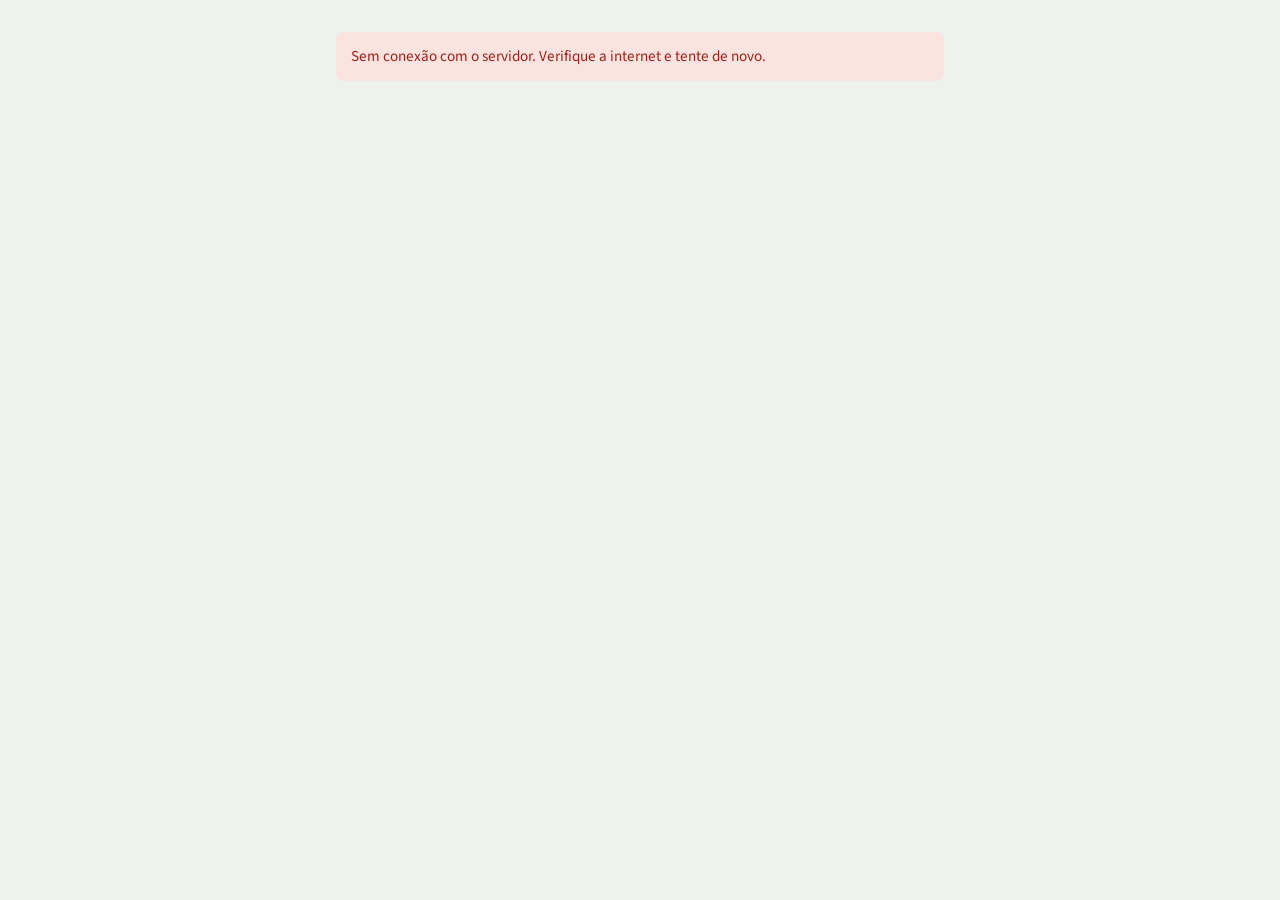
==== index.html @ ff725f74 "Add files via upload" ====
<!doctype html>
<html lang="pt-BR">
<head>
<meta charset="utf-8">
<meta name="viewport" content="width=device-width,initial-scale=1,viewport-fit=cover">
<meta name="robots" content="noindex">
</head>
<body>
<title>Urna CIPA</title>
<link rel="preconnect" href="https://fonts.googleapis.com">
<link rel="preconnect" href="https://fonts.gstatic.com" crossorigin>
<link rel="stylesheet" href="https://fonts.googleapis.com/css2?family=Archivo:wdth,wght@75..100,500..800&family=JetBrains+Mono:wght@500;700&family=Source+Sans+3:wght@400;600;700&display=swap">
<style>
/* Tema único claro (sem modo escuro). Layout: faixa da empresa no topo, coluna única para o eleitor (pensada para celular),
   painel em grade para a comissão. Teclas CONFIRMA / CORRIGE / BRANCO seguem a urna brasileira. */
:root{
  --bg:#eef2ee; --surface:#ffffff; --surface-2:#e4ebe5; --fg:#13211b; --muted:#56675f; --line:#cfd9d2;
  --brand:#0f6b4f; --on-brand:#ffffff; --brand-ink:var(--brand);
  --attn-bg:#fdf1c7; --attn-ink:#5a4300; --attn-line:#e9c64a;
  --ok-bg:#dcf1e3; --ok-ink:#145c33; --info-bg:#dfe9f6; --info-ink:#1d4f84; --bad-bg:#fbe3e0; --bad-ink:#9c2219;
  --fill-danger:#b3261e; --key-branco:#f6f6f0; --key-corrige:#e8792b; --key-confirma:#1f8a4c;
  --shadow:0 1px 2px rgba(19,33,27,.06),0 6px 20px rgba(19,33,27,.06);
  --f-display:'Archivo','Arial Narrow',Arial,sans-serif;
  --f-body:'Source Sans 3','Segoe UI',Roboto,Arial,sans-serif;
  --f-mono:'JetBrains Mono',ui-monospace,Menlo,Consolas,monospace;
  --r:10px;
}
:root,:root[data-theme="dark"]{color-scheme:light}
*{box-sizing:border-box}
body{background:var(--bg);color:var(--fg);font-family:var(--f-body);font-size:16px;line-height:1.5;-webkit-font-smoothing:antialiased}
h1,h2,h3{font-family:var(--f-display);font-stretch:88%;line-height:1.15;margin:0;text-wrap:balance}
h1{font-size:clamp(1.6rem,4vw,2.1rem);font-weight:800}
h2{font-size:1.3rem;font-weight:750}
h3{font-size:1.05rem;font-weight:700}
p{margin:0}
button,input,select,textarea{font:inherit;color:inherit}
textarea.input{resize:vertical}
:focus-visible{outline:3px solid color-mix(in srgb,var(--brand) 60%,transparent);outline-offset:2px}
.wrap{max-width:1120px;margin:0 auto;padding-inline:16px}
.narrow{max-width:640px}
.stack{display:flex;flex-direction:column;gap:16px}
.row{display:flex;flex-wrap:wrap;gap:10px;align-items:center}
.muted{color:var(--muted)}
.small{font-size:.875rem}
.eyebrow{font-family:var(--f-display);font-size:.75rem;font-weight:700;letter-spacing:.09em;text-transform:uppercase;color:var(--muted)}
.mono{font-family:var(--f-mono)}
.num{font-variant-numeric:tabular-nums}

/* faixa da empresa */
.mast{background:var(--brand);color:var(--on-brand)}
.mast .wrap{display:flex;align-items:center;gap:14px;padding-block:14px}
.mast-logo{width:52px;height:52px;border-radius:10px;background:#fff;display:grid;place-items:center;overflow:hidden;flex:none}
.mast-logo img{max-width:44px;max-height:44px;object-fit:contain}
.mast-emp{font-family:var(--f-display);font-weight:750;font-size:1.1rem;font-stretch:90%;line-height:1.2}
.mast-tit{opacity:.85;font-size:.92rem}
.mast-txt{min-width:0}
.mast-home{display:flex;align-items:center;gap:14px;background:none;border:0;padding:0;color:inherit;text-align:left;cursor:pointer;min-width:0}
.mast-home:disabled{cursor:default}
.mast-nav{margin-left:auto;display:flex;gap:10px;align-items:center}
.navbtn{display:inline-flex;align-items:center;gap:8px;min-height:42px;padding:0 16px;border-radius:999px;border:1.5px solid rgba(255,255,255,.6);background:transparent;color:#fff;font-weight:700;font-size:.92rem;cursor:pointer;white-space:nowrap;transition:background .15s,transform .15s}
.navbtn:hover{background:rgba(255,255,255,.14)}
.navbtn:active{transform:translateY(1px)}
.navbtn svg{width:18px;height:18px;flex:none}
.navbtn.solid{background:#fff;color:var(--brand);border-color:#fff}
.navbtn.solid:hover{background:#eef2ee}
.navbtn.on{box-shadow:0 0 0 3px rgba(255,255,255,.35)}
.navbtn:focus-visible{outline:3px solid #fff;outline-offset:2px}
.navbtn .sm{display:none}
@media (max-width:640px){
  .mast .wrap{flex-wrap:wrap;padding-block:10px;gap:10px}
  .mast-logo{width:42px;height:42px}.mast-logo img{max-width:34px;max-height:34px}
  .mast-emp{font-size:1rem}.mast-tit{font-size:.82rem}
  .mast-nav{width:100%;margin-left:0}
  .navbtn{flex:1;justify-content:center;min-height:40px;padding:0 10px;font-size:.88rem}
  .navbtn .lg{display:none}.navbtn .sm{display:inline}
}
/* tela inicial: cabe numa tela, sem rolagem */
.start{display:grid;grid-template-columns:minmax(0,1.05fr) minmax(0,.95fr);gap:clamp(24px,5vw,72px);align-items:center;min-height:calc(100vh - 96px);padding-block:20px;max-width:1120px}
.start-intro{display:flex;flex-direction:column;gap:14px;min-width:0}
.start-intro h1{font-size:clamp(2rem,3.6vw,3rem);line-height:1.05}
.start-intro .status-line{margin:0}
.lead{font-size:1.08rem;max-width:46ch}
.passos{list-style:none;margin:6px 0 0;padding:0;display:flex;flex-direction:column;gap:10px}
.passos li{display:flex;gap:12px;align-items:center}
.passos li>b{flex:none;width:30px;height:30px;border-radius:50%;background:var(--surface);border:1.5px solid var(--line);display:grid;place-items:center;font-family:var(--f-display);font-size:.9rem}
.passos .kc{display:inline-block;padding:0 6px;border-radius:4px;background:var(--key-confirma);color:#fff;font-family:var(--f-display);font-size:.8rem;letter-spacing:.05em}
.start-form{padding:24px}
.start-form .stack{gap:14px}
@media (max-width:860px){
  .start{grid-template-columns:1fr;min-height:0;gap:14px;padding-block:14px 16px;align-items:start}
  .start-intro{gap:8px}
  .start-intro h1{font-size:1.5rem}
  .lead{font-size:.95rem}
  .passos{display:none}
  .start-form{padding:18px}
  .start-form .stack{gap:12px}
  .start-form .input{padding:10px 12px}
}

/* cartões e formulários */
.card{background:var(--surface);border:1px solid var(--line);border-radius:var(--r);padding:20px;box-shadow:var(--shadow);min-width:0}
.card.flat{box-shadow:none}
.field{display:flex;flex-direction:column;gap:6px;min-width:0}
.field label{font-weight:600;font-size:.92rem}
.field .hint{font-size:.82rem;color:var(--muted)}
.input{width:100%;padding:11px 12px;border:1.5px solid var(--line);border-radius:8px;background:var(--surface);font-size:1rem}
.input:focus{border-color:var(--brand);outline:none;box-shadow:0 0 0 3px color-mix(in srgb,var(--brand) 22%,transparent)}
.input.code{font-family:var(--f-mono);font-size:1.35rem;letter-spacing:.12em;text-transform:uppercase}
.input:disabled{opacity:.6}
.grid2{display:grid;grid-template-columns:repeat(auto-fit,minmax(220px,1fr));gap:14px}
.btn{display:inline-flex;align-items:center;justify-content:center;gap:8px;padding:11px 18px;border-radius:8px;border:1.5px solid transparent;background:var(--brand);color:var(--on-brand);font-weight:700;cursor:pointer;text-decoration:none;min-height:44px}
.btn:hover{filter:brightness(1.07)}
.btn:disabled{opacity:.45;cursor:not-allowed;filter:none}
.btn.ghost{background:transparent;color:var(--fg);border-color:var(--line)}
.btn.ghost:hover{background:var(--surface-2)}
.btn.danger{background:var(--fill-danger);color:#fff}
.btn.attn{background:#f2c230;color:#2b2000}
.btn.big{padding:14px 22px;font-size:1.05rem;width:100%}
.btn.armed{background:var(--fill-danger);color:#fff;border-color:transparent}
.linkbtn{background:none;border:0;padding:4px 0;color:var(--brand-ink);font-weight:600;cursor:pointer;text-decoration:underline;text-underline-offset:3px}
.msg{padding:12px 14px;border-radius:8px;font-size:.95rem;border:1px solid transparent}
.msg.err{background:var(--bad-bg);color:var(--bad-ink)}
.msg.ok{background:var(--ok-bg);color:var(--ok-ink)}
.msg.attn{background:var(--attn-bg);color:var(--attn-ink);border-color:var(--attn-line)}
.msg.info{background:var(--info-bg);color:var(--info-ink)}

/* status */
.pill{display:inline-flex;align-items:center;gap:7px;padding:4px 11px;border-radius:99px;font-size:.82rem;font-weight:700;white-space:nowrap}
.pill::before{content:"";width:8px;height:8px;border-radius:50%;background:currentColor}
.s-configuracao{background:var(--surface-2);color:var(--muted)}
.s-aberta{background:var(--ok-bg);color:var(--ok-ink)}
.s-aguardando_prorrogacao{background:var(--attn-bg);color:var(--attn-ink)}
.s-aguardando_encerramento{background:var(--info-bg);color:var(--info-ink)}
.s-encerrada{background:var(--surface-2);color:var(--fg)}

/* eleitor */
.voter{padding-block:24px 120px}
.status-line{display:flex;flex-wrap:wrap;gap:8px 12px;align-items:center;margin-bottom:16px}
.foot{padding-block:8px 32px;display:flex;justify-content:center}
.cand-grid{--cw:180px;--cols:5;display:flex;flex-wrap:wrap;justify-content:center;gap:14px;max-width:min(100%,calc(var(--cw) * var(--cols) + 14px * (var(--cols) - 1)));margin-inline:auto}
.cand-grid.poucos{--cw:220px}
.cand-grid.muitos{--cw:156px}
.cand{flex:0 1 var(--cw);width:var(--cw);position:relative;display:flex;flex-direction:column;text-align:left;padding:0;border:2px solid var(--line);border-radius:12px;background:var(--surface);cursor:pointer;overflow:hidden;min-width:0}
.cand img{width:100%;aspect-ratio:1;object-fit:cover;display:block;background:var(--surface-2)}
.cand .ph{width:100%;aspect-ratio:1;display:grid;place-items:center;background:var(--surface-2);font-family:var(--f-display);font-size:2.4rem;font-weight:800;color:var(--muted)}
.cand .cb{padding:10px 12px 12px;display:flex;flex-direction:column;gap:2px;min-width:0}
.cand .ap{font-family:var(--f-display);font-weight:800;font-size:1.15rem;font-stretch:88%;line-height:1.15;overflow-wrap:anywhere}
.cand .nm{font-size:.85rem;color:var(--muted);line-height:1.3;overflow-wrap:anywhere}
.cand .st{font-size:.78rem;font-weight:700;letter-spacing:.04em;text-transform:uppercase;color:var(--brand-ink);margin-top:4px}
@media (max-width:560px){.cand-grid,.cand-grid.poucos,.cand-grid.muitos{--cw:calc(50% - 7px);max-width:100%}}
.cand[aria-pressed="true"]{border-color:var(--key-confirma);box-shadow:0 0 0 3px color-mix(in srgb,var(--key-confirma) 35%,transparent)}
.cand[aria-pressed="true"]::after{content:"✓";position:absolute;top:8px;right:8px;width:32px;height:32px;border-radius:50%;background:var(--key-confirma);color:#fff;display:grid;place-items:center;font-weight:800;font-size:1.1rem}
.urna-bar{position:fixed;left:0;right:0;bottom:0;background:var(--surface);border-top:1px solid var(--line);box-shadow:0 -6px 24px rgba(0,0,0,.08);padding-bottom:env(safe-area-inset-bottom,0px);z-index:20}
.urna-bar .wrap{display:flex;flex-wrap:wrap;gap:10px 16px;align-items:center;justify-content:space-between;padding-block:12px}
.escolha{min-width:0;flex:1 1 220px}
.escolha strong{font-family:var(--f-display);font-size:1.2rem;font-stretch:88%;display:block;overflow-wrap:anywhere}
.keys{display:flex;gap:8px;flex:1 1 320px}
.key{flex:1;min-height:52px;border-radius:8px;border:1.5px solid rgba(0,0,0,.18);font-family:var(--f-display);font-weight:800;letter-spacing:.06em;font-size:.95rem;cursor:pointer;color:#1a1a1a}
.key.branco{background:var(--key-branco)}
.key.corrige{background:var(--key-corrige)}
.key.confirma{background:var(--key-confirma);color:#fff;flex:1.4}
.key:disabled{opacity:.4;cursor:not-allowed}
.fim{min-height:60vh;display:grid;place-items:center;text-align:center}
.fim-word{font-family:var(--f-display);font-size:clamp(5rem,22vw,9rem);font-weight:800;font-stretch:80%;line-height:1;color:var(--fg);letter-spacing:.04em}

/* painel */
.staffbar{background:var(--surface);border-bottom:1px solid var(--line);position:sticky;top:env(safe-area-inset-top,0px);z-index:10}
.staffbar .wrap{display:flex;flex-wrap:wrap;gap:8px 14px;align-items:center;padding-block:10px}
.staffbar .who{margin-left:auto;display:flex;gap:10px;align-items:center;flex-wrap:wrap}
.role{font-family:var(--f-display);font-size:.72rem;font-weight:800;letter-spacing:.08em;text-transform:uppercase;padding:3px 8px;border-radius:4px;background:var(--brand);color:var(--on-brand)}
.tabs{display:flex;gap:4px;overflow-x:auto;padding-block:12px 0;scrollbar-width:thin}
.tab{padding:9px 14px;border:0;border-bottom:3px solid transparent;background:none;font-weight:600;color:var(--muted);cursor:pointer;white-space:nowrap}
.tab[aria-selected="true"]{color:var(--fg);border-bottom-color:var(--brand)}
.tabrule{border:0;border-top:1px solid var(--line);margin:0}
.painel{padding-block:20px 80px}
.over{display:grid;grid-template-columns:minmax(0,1.35fr) minmax(0,1fr);gap:16px}
@media (max-width:820px){.over{grid-template-columns:1fr}}
.g-num{font-family:var(--f-display);font-weight:800;font-stretch:82%;font-size:clamp(3rem,9vw,4.4rem);line-height:1;font-variant-numeric:tabular-nums}
.g-num small{font-family:var(--f-body);font-size:1rem;font-weight:600;color:var(--muted);margin-left:8px;font-stretch:100%}
.g-bar{position:relative;height:18px;border-radius:99px;background:var(--surface-2);margin:28px 0 14px}
.g-fill{position:absolute;inset:0 auto 0 0;border-radius:99px;background:var(--brand);transition:width .6s}
.g-meta{position:absolute;top:-24px;bottom:-4px;width:0;border-left:2px dashed var(--fg)}
.g-meta span{position:absolute;top:0;left:6px;font-size:.75rem;font-weight:700;white-space:nowrap}
.g-meta.right span{left:auto;right:6px}
.stats{display:grid;grid-template-columns:repeat(auto-fit,minmax(120px,1fr));gap:12px;margin:0}
.stats div{background:var(--surface-2);border-radius:8px;padding:10px 12px}
.stats dt{font-size:.78rem;color:var(--muted);font-weight:600}
.stats dd{margin:0;font-family:var(--f-display);font-weight:750;font-size:1.35rem;font-variant-numeric:tabular-nums}
.check{display:flex;gap:10px;align-items:flex-start;padding:7px 0}
.check i{flex:none;width:22px;height:22px;border-radius:50%;display:grid;place-items:center;font-style:normal;font-size:.8rem;font-weight:800;margin-top:1px}
.check.ok i{background:var(--ok-bg);color:var(--ok-ink)}
.check.no i{background:var(--bad-bg);color:var(--bad-ink)}
.confs{display:flex;gap:6px;margin:10px 0}
.confs span{flex:1;height:10px;border-radius:99px;background:var(--surface-2)}
.confs span.on{background:var(--key-confirma)}
.scroll{overflow-x:auto;border:1px solid var(--line);border-radius:8px}
table.tbl{width:100%;border-collapse:collapse;font-size:.92rem}
.tbl th{text-align:left;font-size:.75rem;letter-spacing:.06em;text-transform:uppercase;color:var(--muted);background:var(--surface-2);padding:9px 12px;white-space:nowrap}
.tbl td{padding:9px 12px;border-top:1px solid var(--line);vertical-align:middle}
.tbl td.r,.tbl th.r{text-align:right}
.tbl tr.win td{background:color-mix(in srgb,var(--key-confirma) 10%,transparent)}
.thumb{width:40px;height:40px;border-radius:6px;object-fit:cover;display:block;background:var(--surface-2)}
.tag{display:inline-block;padding:2px 8px;border-radius:4px;font-size:.75rem;font-weight:800;letter-spacing:.04em;text-transform:uppercase}
.tag.tit{background:var(--key-confirma);color:#fff}
.tag.sup{background:var(--info-bg);color:var(--info-ink)}
.ccards{display:grid;grid-template-columns:repeat(auto-fill,minmax(230px,1fr));gap:12px}
.ccard{display:flex;gap:12px;align-items:center;padding:12px;border:1px solid var(--line);border-radius:10px;background:var(--surface);min-width:0}
.ccard img,.ccard .ph{width:64px;height:64px;border-radius:8px;object-fit:cover;flex:none;background:var(--surface-2)}
.ccard .ph{display:grid;place-items:center;font-weight:800;color:var(--muted)}
.ccard .t{min-width:0;flex:1}
.ccard .t b{display:block;font-family:var(--f-display);font-stretch:88%;font-size:1.05rem;overflow-wrap:anywhere}
.newcode{font-family:var(--f-mono);font-weight:700;font-size:clamp(2rem,8vw,3rem);letter-spacing:.08em;text-align:center;padding:16px;border:2px dashed var(--line);border-radius:10px;background:var(--surface-2)}
.toast{position:fixed;left:16px;right:16px;bottom:calc(16px + env(safe-area-inset-bottom,0px));max-width:460px;margin:0 auto;z-index:60;padding:12px 16px;border-radius:8px;background:var(--fg);color:var(--bg);font-weight:600;box-shadow:0 8px 30px rgba(0,0,0,.25)}
.sitlist{display:flex;flex-wrap:wrap;gap:8px}
.sitlist label{display:flex;gap:8px;align-items:center;padding:8px 12px;border:1px solid var(--line);border-radius:8px;background:var(--surface);cursor:pointer}
.preview-mast{border-radius:10px;overflow:hidden}

/* barra de demonstração */
.demo-band{position:fixed;right:16px;bottom:calc(16px + env(safe-area-inset-bottom,0px));z-index:40}
.demo-band .btn{background:#f2c230;color:#2b2000;box-shadow:0 6px 20px rgba(0,0,0,.2)}
body.has-urna .demo-band{bottom:calc(150px + env(safe-area-inset-bottom,0px))}
.drawer{position:fixed;inset:0;z-index:50;background:rgba(10,16,13,.5);display:flex;justify-content:flex-end}
.drawer-in{width:min(460px,100%);height:100%;overflow-y:auto;background:var(--bg);padding:20px 16px 40px;display:flex;flex-direction:column;gap:16px}
.cred td{font-family:var(--f-mono);font-size:.85rem}
@media (max-width:560px){.hide-sm{display:none}.demo-band .btn{min-height:38px;padding:6px 12px;font-size:.85rem}}
@media (prefers-reduced-motion:reduce){*{transition:none!important;animation:none!important}}
</style>

<div id="app"></div>
<div id="toast" class="toast" role="status" hidden></div>

<script>
'use strict';
/* =====================================================================
   CONFIGURAÇÃO DO CLIENTE
   Deixe em branco para rodar em MODO DEMONSTRAÇÃO (dados fictícios).
   Para uma eleição real, cole a URL e a chave "anon public" do Supabase.
   ===================================================================== */
const CONFIG = {
  SUPABASE_URL: 'https://cdyummugdvipgplbkftq.supabase.co',
  SUPABASE_ANON_KEY: 'sb_publishable_3yXXkA01XgHQavktUXSwGA_Ww9DUqAD'
};

const DEMO = !CONFIG.SUPABASE_URL;
const TZ = 'America/Sao_Paulo';
const LIB = {
  jspdf: 'https://cdnjs.cloudflare.com/ajax/libs/jspdf/2.5.1/jspdf.umd.min.js',
  xlsx: 'https://cdnjs.cloudflare.com/ajax/libs/xlsx/0.18.5/xlsx.full.min.js'
};

/* ---------------- utilitários ---------------- */
const $ = (s, el = document) => el.querySelector(s);
const $$ = (s, el = document) => Array.from(el.querySelectorAll(s));
const esc = s => String(s ?? '').replace(/[&<>"']/g, c => ({ '&': '&amp;', '<': '&lt;', '>': '&gt;', '"': '&quot;', "'": '&#39;' }[c]));
const sleep = ms => new Promise(r => setTimeout(r, ms));
const clone = x => JSON.parse(JSON.stringify(x));
const loaded = {};
function loadScript(u) {
  if (!loaded[u]) loaded[u] = new Promise((res, rej) => {
    const s = document.createElement('script'); s.src = u; s.onload = res;
    s.onerror = () => { delete loaded[u]; rej(new Error('Não foi possível carregar um componente. Verifique a internet e tente de novo.')); };
    document.head.appendChild(s);
  });
  return loaded[u];
}
const fmtDT = iso => iso ? new Intl.DateTimeFormat('pt-BR', { timeZone: TZ, day: '2-digit', month: '2-digit', year: 'numeric', hour: '2-digit', minute: '2-digit' }).format(new Date(iso)) : '—';
const fmtD = d => d ? String(d).slice(0, 10).split('-').reverse().join('/') : '—';
const pctN = (a, b) => b ? 100 * a / b : 0;
const fmtPct = v => v.toLocaleString('pt-BR', { minimumFractionDigits: 1, maximumFractionDigits: 1 }) + '%';
const faseNome = f => f === 1 ? '1º período' : 'Prorrogação ' + (f - 1);
const primeiroNome = n => String(n || '').trim().split(/\s+/)[0] || '';
const normNome = n => String(n || '').normalize('NFD').replace(/[\u0300-\u036f]/g, '').toLowerCase().replace(/\s+/g, ' ').trim();
const iniciais = n => String(n || '').trim().split(/\s+/).filter(Boolean).slice(0, 2).map(p => p[0]).join('').toUpperCase();
function dur(ms) {
  if (ms <= 0) return 'encerrado';
  const s = Math.floor(ms / 1000), m = Math.floor(s / 60), h = Math.floor(m / 60);
  if (h >= 1) return `${h}h ${String(m % 60).padStart(2, '0')}min`;
  return `${m}min ${String(s % 60).padStart(2, '0')}s`;
}
function parseDataBR(s) {
  const m = String(s || '').trim().match(/^(\d{1,2})\/(\d{1,2})\/(\d{4})$/);
  if (!m) return null;
  const d = +m[1], mo = +m[2], y = +m[3];
  const dt = new Date(Date.UTC(y, mo - 1, d));
  if (dt.getUTCFullYear() !== y || dt.getUTCMonth() !== mo - 1 || dt.getUTCDate() !== d || y < 1900) return null;
  return `${y}-${String(mo).padStart(2, '0')}-${String(d).padStart(2, '0')}`;
}
function mascaraData(el) {
  el.addEventListener('input', () => {
    const v = el.value.replace(/\D/g, '').slice(0, 8);
    el.value = v.length > 4 ? `${v.slice(0, 2)}/${v.slice(2, 4)}/${v.slice(4)}` : v.length > 2 ? `${v.slice(0, 2)}/${v.slice(2)}` : v;
  });
}
function mascaraCodigo(el) {
  el.addEventListener('input', () => {
    const v = el.value.toUpperCase().replace(/[^A-Z0-9]/g, '').slice(0, 8);
    el.value = v.length > 4 ? v.slice(0, 4) + '-' + v.slice(4) : v;
  });
}
const STATUS = {
  configuracao: 'Em preparação',
  aberta: 'Votação aberta',
  aguardando_prorrogacao: 'Pausada · abaixo do mínimo',
  aguardando_encerramento: 'Período concluído · mínimo atingido',
  encerrada: 'Encerrada'
};
const pill = st => `<span class="pill s-${esc(st)}">${esc(STATUS[st] || st)}</span>`;
const PERFIL = { admin: 'Administrador', presidente: 'Presidente da Comissão Eleitoral', mesario: 'Comissão Eleitoral' };

let toastT;
function toast(msg) {
  const t = $('#toast'); t.textContent = msg; t.hidden = false;
  clearTimeout(toastT); toastT = setTimeout(() => { t.hidden = true; }, 4200);
}
/* botão de confirmação em dois cliques (o visualizador não exibe confirm()) */
function armar(btn, rotulo, fn) {
  btn.addEventListener('click', async () => {
    if (btn.dataset.armed !== '1') {
      btn.dataset.armed = '1'; btn.dataset.orig = btn.textContent; btn.textContent = rotulo; btn.classList.add('armed');
      btn._t = setTimeout(() => { btn.dataset.armed = ''; btn.textContent = btn.dataset.orig; btn.classList.remove('armed'); }, 5000);
      return;
    }
    clearTimeout(btn._t); btn.dataset.armed = ''; btn.classList.remove('armed'); btn.textContent = btn.dataset.orig;
    btn.disabled = true;
    try { await fn(); } catch (e) { toast(e.message); } finally { btn.disabled = false; }
  });
}
async function salvarArquivo(nome, blob) {
  try {
    if (window.claude && typeof window.claude.use === 'function') {
      const dl = await window.claude.use('downloads');
      if (dl) {
        try { await dl.save({ filename: nome, data: blob }); }
        catch (e) { if (e && e.code !== 'declined') toast('Não foi possível salvar o arquivo.'); }
        return;
      }
    }
  } catch (e) { /* segue para o download comum */ }
  const a = document.createElement('a');
  a.href = URL.createObjectURL(blob); a.download = nome; document.body.appendChild(a); a.click();
  setTimeout(() => { URL.revokeObjectURL(a.href); a.remove(); }, 3000);
}
function lerImagem(file, max, quadrada) {
  return new Promise((res, rej) => {
    const fr = new FileReader();
    fr.onload = () => {
      const img = new Image();
      img.onload = () => {
        let sx = 0, sy = 0, sw = img.width, sh = img.height;
        if (quadrada) { const s = Math.min(sw, sh); sx = (sw - s) / 2; sy = (sh - s) / 2; sw = sh = s; }
        const k = Math.min(1, max / Math.max(sw, sh));
        const c = document.createElement('canvas'); c.width = Math.round(sw * k); c.height = Math.round(sh * k);
        const g = c.getContext('2d');
        if (quadrada) { g.fillStyle = '#fff'; g.fillRect(0, 0, c.width, c.height); }
        g.drawImage(img, sx, sy, sw, sh, 0, 0, c.width, c.height);
        res(quadrada ? c.toDataURL('image/jpeg', 0.85) : c.toDataURL('image/png'));
      };
      img.onerror = () => rej(new Error('Não foi possível ler a imagem. Use JPG ou PNG.'));
      img.src = fr.result;
    };
    fr.onerror = () => rej(new Error('Não foi possível ler o arquivo.'));
    fr.readAsDataURL(file);
  });
}

/* =====================================================================
   API REAL (Supabase) — todas as regras ficam no banco
   ===================================================================== */
async function rpc(fn, args = {}) {
  let r;
  try {
    r = await fetch(`${CONFIG.SUPABASE_URL.replace(/\/$/, '')}/rest/v1/rpc/${fn}`, {
      method: 'POST',
      // aceita a chave anon antiga (eyJ...) ou a nova chave publishable (sb_publishable_...);
      // a publishable não é um token e vai só no cabeçalho apikey
      headers: Object.assign({ apikey: CONFIG.SUPABASE_ANON_KEY, 'Content-Type': 'application/json' },
        /^eyJ/.test(CONFIG.SUPABASE_ANON_KEY) ? { Authorization: 'Bearer ' + CONFIG.SUPABASE_ANON_KEY } : {}),
      body: JSON.stringify(args)
    });
  } catch (e) { throw new Error('Sem conexão com o servidor. Verifique a internet e tente de novo.'); }
  const txt = await r.text(); let data = null;
  try { data = txt ? JSON.parse(txt) : null; } catch (e) { /* resposta vazia */ }
  if (!r.ok) throw new Error((data && data.message) || 'O servidor recusou a operação.');
  if (data && data.ok === false) throw new Error(data.erro);
  return data;
}
const RealAPI = {
  estado: () => rpc('estado_publico'),
  candidatos: t => t ? rpc('admin_candidatos', { p_token: t }) : rpc('candidatos_publicos'),
  eleitorEntrar: (m, n, c) => rpc('eleitor_entrar', { p_matricula: m, p_nascimento: n, p_codigo: c }),
  votar: (t, e) => rpc('votar', { p_token: t, p_escolha: e }),
  equipeEntrar: (l, s) => rpc('equipe_entrar', { p_login: l, p_senha: s }),
  equipeSair: t => rpc('equipe_sair', { p_token: t }),
  trocarSenha: (t, a, n) => rpc('trocar_senha', { p_token: t, p_atual: a, p_nova: n }),
  painel: t => rpc('painel', { p_token: t }),
  naoVotaram: (t, b) => rpc('nao_votaram', { p_token: t, p_busca: b }),
  reemitir: (t, m, n) => rpc('reemitir_codigo', { p_token: t, p_matricula: m, p_nome: n }),
  abrir: t => rpc('abrir_votacao', { p_token: t }),
  solicitarProrrogacao: t => rpc('solicitar_prorrogacao', { p_token: t }),
  confirmarPedido: t => rpc('confirmar_pedido', { p_token: t }),
  solicitarEncerramento: t => rpc('solicitar_encerramento', { p_token: t }),
  resultado: t => rpc('resultado', { p_token: t }),
  log: t => rpc('ver_log', { p_token: t }),
  resumoEleitores: t => rpc('resumo_eleitores', { p_token: t }),
  salvarConfig: (t, c) => rpc('admin_salvar_config', { p_token: t, p_cfg: c }),
  importarEleitores: (t, l, s) => rpc('admin_importar_eleitores', { p_token: t, p_linhas: l, p_substituir: s }),
  salvarCandidato: (t, c) => rpc('admin_salvar_candidato', { p_token: t, p_cand: c }),
  excluirCandidato: (t, id) => rpc('admin_excluir_candidato', { p_token: t, p_id: id }),
  gerarCodigos: (t, s) => rpc('admin_gerar_codigos', { p_token: t, p_somente_novos: s }),
  listarEquipe: t => rpc('admin_listar_equipe', { p_token: t }),
  salvarMembro: (t, m) => rpc('admin_salvar_equipe', { p_token: t, p_membro: m }),
  excluirMembro: (t, id) => rpc('admin_excluir_equipe', { p_token: t, p_id: id }),
  desbloquearMembro: (t, id) => rpc('admin_desbloquear_equipe', { p_token: t, p_id: id }),
  senhaProvisoria: (t, id) => rpc('admin_senha_provisoria', { p_token: t, p_id: id }),
  reiniciar: (t, c) => rpc('admin_reiniciar', { p_token: t, p_confirmacao: c }),
  encerrarForcado: (t, c, j) => rpc('admin_encerrar_forcado', { p_token: t, p_confirmacao: c, p_justificativa: j })
};

/* =====================================================================
   API DE DEMONSTRAÇÃO — mesmas regras do banco, rodando no navegador
   ===================================================================== */
function makeDemo() {
  const KEY = 'urnacipa-demo-v2';
  let S;
  const now = () => Date.now() + (S.offset || 0);
  const iso = t => new Date(t).toISOString();
  const bloqueio = n => n > 0 && n % 5 === 0 ? iso(now() + Math.min(15 * (n / 5), 60) * 60000) : null;
  const horaHM = t => new Intl.DateTimeFormat('pt-BR', { timeZone: TZ, hour: '2-digit', minute: '2-digit' }).format(new Date(t));
  const senhaOk = p => { if (String(p || '').length < 10) throw new Error('A senha precisa ter pelo menos 10 caracteres.'); if (/TROQUE-ESTA-SENHA/i.test(p)) throw new Error('Troque a senha de exemplo por uma senha sua.'); };
  const save = () => { try { localStorage.setItem(KEY, JSON.stringify(S)); } catch (e) { /* armazenamento indisponível */ } };
  const load = () => { try { const t = localStorage.getItem(KEY); return t ? JSON.parse(t) : null; } catch (e) { return null; } };
  const tok = () => Math.random().toString(36).slice(2) + Math.random().toString(36).slice(2);
  const norm = s => String(s || '').toUpperCase().replace(/[^A-Z0-9]/g, '');
  const fail = m => { save(); throw new Error(m); };
  const ALFA = 'ABCDEFGHJKMNPQRSTUVWXYZ23456789';
  const novoCodigo = () => { let r = ''; for (let i = 0; i < 8; i++) { r += ALFA[Math.floor(Math.random() * 31)]; if (i === 3) r += '-'; } return r; };
  const log = (ator, acao, detalhe = '') => S.log.push({ id: ++S.seq, quando: iso(now()), ator, acao, detalhe });
  const apto = e => !S.config.situacoes_aptas.length || S.config.situacoes_aptas.includes(e.situacao);
  const contagem = () => { let aptos = 0, votantes = 0; for (const e of S.eleitores) { if (apto(e)) aptos++; if (e.votou) votantes++; } return { aptos, votantes }; };
  const metaOk = (f, v, a) => a > 0 && (f === 1 ? v * 2 >= a : v * 3 >= a);
  const pendente = () => S.prorrogacoes.find(p => !p.concluida_em) || null;
  const pubCfg = () => { const c = S.config; return { empresa: c.empresa, cnpj: c.cnpj, endereco: c.endereco, titulo: c.titulo, gestao: c.gestao, logo: c.logo, cor: c.cor, url_site: c.url_site, vagas_titulares: c.vagas_titulares, vagas_suplentes: c.vagas_suplentes, duracao_horas: c.duracao_horas }; };
  function atualizar() {
    const E = S.eleicao;
    if (E.status === 'aberta' && now() < Date.parse(E.fim)) {
      const { aptos, votantes } = contagem();
      if (aptos > 0 && votantes >= aptos && !S.eleitores.some(e => apto(e) && !e.votou)) {
        E.status = 'aguardando_encerramento';
        log('Sistema', 'Período encerrado', `${faseNome(E.fase)}: todos os ${aptos} eleitores aptos votaram (100%). Encerramento liberado antes do prazo.`);
        save();
      }
      return E;
    }
    if (E.status === 'aberta' && now() >= Date.parse(E.fim)) {
      const { aptos, votantes } = contagem(); const p = fmtPct(pctN(votantes, aptos));
      if (metaOk(E.fase, votantes, aptos)) {
        E.status = 'aguardando_encerramento';
        log('Sistema', 'Período encerrado', `${faseNome(E.fase)}: ${votantes} de ${aptos} eleitores votaram (${p}). Meta atingida.`);
      } else {
        E.status = 'aguardando_prorrogacao';
        log('Sistema', 'Meta não atingida', `${faseNome(E.fase)}: ${votantes} de ${aptos} eleitores votaram (${p}). Mínimo exigido: ${E.fase === 1 ? '50%' : '1/3'}. Votação pausada.`);
      }
      save();
    }
    return E;
  }
  function sessao(t) {
    const s = S.sess[t]; const m = s && S.equipe.find(x => x.id === s.id && x.ativo);
    if (!m) throw new Error('Sessão expirada. Entre novamente.');
    return m;
  }
  function staff(t, perfis) {
    const m = sessao(t);
    if (m.trocar_senha) throw new Error('Crie a sua senha pessoal antes de continuar.');
    if (!perfis.includes(m.perfil)) throw new Error('Seu perfil não tem permissão para esta ação.');
    return m;
  }
  const TODOS = ['admin', 'presidente', 'mesario'];
  const EVENTOS = ['Votação aberta', 'Período encerrado', 'Meta não atingida', 'Prorrogação solicitada', 'Prorrogação confirmada', 'Prorrogação aprovada', 'Votação encerrada', 'Encerramento administrativo', 'Encerramento solicitado', 'Encerramento confirmado', 'Senha provisória emitida', 'Acesso desbloqueado'];
  function ultimo(acoes) { for (let i = S.log.length - 1; i >= 0; i--) if (acoes.includes(S.log[i].acao)) return { em: S.log[i].quando, por: S.log[i].ator }; return null; }
  function preparacao() {
    const c = S.config, { aptos } = contagem();
    const equipe = S.equipe.filter(m => m.ativo && m.perfil !== 'admin');
    let eq = ultimo(['Equipe alterada']);
    if (!eq && equipe.length) eq = { em: equipe.map(m => m.criado_em || '').sort().pop() || null, por: null };
    const el = ultimo(['Eleitores importados']), ca = ultimo(['Candidato cadastrado', 'Candidato alterado', 'Candidato excluído']), co = ultimo(['Códigos gerados']);
    const mes = equipe.filter(m => m.perfil === 'mesario').length;
    const tudo = c.cadastrada_em && el && ca && eq && eq.em && co && aptos > 0 && S.candidatos.length > 0 && mes >= c.confirmacoes_necessarias;
    return {
      empresa: { em: c.cadastrada_em || null, por: c.cadastrada_por || null }, eleitores: el, total_eleitores: S.eleitores.length, aptos,
      candidatos: ca, total_candidatos: S.candidatos.length, equipe: eq,
      presidente: equipe.filter(m => m.perfil === 'presidente').map(m => m.nome).sort().join(', ') || null, mesarios: mes,
      codigos: co, apta_em: tudo ? [c.cadastrada_em, el.em, ca.em, eq.em, co.em].sort().pop() : null
    };
  }
  function resultado() {
    const c = S.config, cont = {}; let brancos = 0, nulos = 0;
    for (const v of S.votos) { if (v.escolha === 'BRANCO') brancos++; else if (v.escolha === 'NULO') nulos++; else cont[v.escolha] = (cont[v.escolha] || 0) + 1; }
    const cands = S.candidatos.map(k => ({ id: k.id, nome: k.nome, apelido: k.apelido, setor: k.setor, admissao: k.admissao, foto: k.foto, votos: cont[String(k.id)] || 0 }))
      .sort((a, b) => b.votos - a.votos || (a.admissao || '9999').localeCompare(b.admissao || '9999') || a.nome.localeCompare(b.nome));
    cands.forEach((k, i) => { k.posicao = i + 1; k.condicao = k.votos > 0 ? (i < c.vagas_titulares ? 'Titular' : i < c.vagas_titulares + c.vagas_suplentes ? 'Suplente' : '') : ''; });
    const { aptos, votantes } = contagem(); const E = S.eleicao;
    return clone({
      config: c, fase: E.fase, aberta_em: E.aberta_em, encerrada_em: E.encerrada_em, encerrada_por: E.encerrada_por,
      encerramento_tipo: E.encerramento_tipo || 'normal', justificativa: E.justificativa || null,
      confirmacoes_encerramento: (S.prorrogacoes.find(p => p.tipo === 'encerramento' && p.concluida_em) || { confirmacoes: [] }).confirmacoes.map(c => ({ nome: c.nome, em: c.em })),
      aptos, votantes, brancos, nulos, total_votos: S.votos.length, candidatos: cands,
      eventos: S.log.filter(l => EVENTOS.includes(l.acao) && (!S.eleicao.aberta_em || Date.parse(l.quando) >= Date.parse(S.eleicao.aberta_em))),
      equipe: S.equipe.filter(m => m.ativo && m.perfil !== 'admin').sort((a, b) => b.perfil.localeCompare(a.perfil) || a.nome.localeCompare(b.nome)).map(m => ({ nome: m.nome, perfil: m.perfil })),
      preparacao: preparacao(),
      votos_por_fase: Object.entries(S.votos.reduce((a, v) => { a[v.fase] = (a[v.fase] || 0) + 1; return a; }, {})).map(([fase, votos]) => ({ fase: +fase, votos }))
    });
  }
  const api = {
    async estado() { await sleep(80); const E = atualizar(); return clone({ config: pubCfg(), status: E.status, fase: E.fase, inicio: E.inicio, fim: E.fim, agora: iso(now()), resultado: E.status === 'encerrada' ? resultado() : null }); },
    async candidatos(t) { if (t) staff(t, ['admin']); return clone(S.candidatos.slice().sort((a, b) => a.apelido.localeCompare(b.apelido, 'pt')).map(k => t ? k : (({ matricula, ...r }) => r)(k))); },
    async eleitorEntrar(m, n, c) {
      await sleep(250); const E = atualizar(); const errMsg = 'Dados não conferem. Confira matrícula, data de nascimento e código.';
      if (E.status !== 'aberta') fail('A votação não está aberta neste momento.');
      const r = S.eleitores.find(e => e.matricula === String(m).trim()); if (!r) fail(errMsg);
      if (r.bloqueado_ate && Date.parse(r.bloqueado_ate) > now()) fail(`Muitas tentativas incorretas. Tente de novo depois das ${horaHM(r.bloqueado_ate)}.`);
      if (!r.codigo || r.nascimento !== n || norm(r.codigo) !== norm(c)) { r.tentativas = (r.tentativas || 0) + 1; r.bloqueado_ate = bloqueio(r.tentativas); if (r.bloqueado_ate) log('Sistema', 'Eleitor bloqueado', `Matrícula ${r.matricula}: ${r.tentativas} tentativas incorretas. Acesso bloqueado até ${fmtDT(r.bloqueado_ate)}.`); save(); fail(errMsg); }
      if (r.votou) fail('Seu voto já foi registrado. Cada pessoa vota uma única vez.');
      if (!apto(r)) fail('Sua situação cadastral não permite votar nesta eleição. Procure a comissão eleitoral.');
      const t = tok(); r.sessao = t; r.sessao_expira = now() + 600000; r.tentativas = 0; r.bloqueado_ate = null; save();
      return { ok: true, token: t, nome: r.nome };
    },
    async votar(t, esc) {
      await sleep(300); const E = atualizar();
      if (E.status !== 'aberta') fail('O período de votação terminou.');
      const r = S.eleitores.find(e => e.sessao === t && e.sessao_expira > now()); if (!r) fail('Sua sessão expirou. Entre novamente com seu código.');
      if (r.votou) fail('Seu voto já foi registrado.');
      if (esc !== 'BRANCO' && esc !== 'NULO' && !S.candidatos.some(k => String(k.id) === String(esc))) fail('Opção de voto inválida.');
      S.votos.splice(Math.floor(Math.random() * (S.votos.length + 1)), 0, { escolha: String(esc), fase: E.fase }); r.votou = true; r.sessao = null; save(); return { ok: true };
    },
    async equipeEntrar(l, s) {
      await sleep(200); const m = S.equipe.find(x => x.ativo && x.login === String(l).trim().toLowerCase());
      if (m && m.bloqueado_ate && Date.parse(m.bloqueado_ate) > now()) throw new Error(`Acesso bloqueado por tentativas incorretas. Tente de novo depois das ${horaHM(m.bloqueado_ate)}.`);
      if (!m || m.senha !== s) { if (m) { m.tentativas = (m.tentativas || 0) + 1; m.bloqueado_ate = bloqueio(m.tentativas); if (m.bloqueado_ate) log('Sistema', 'Login bloqueado', `${m.nome}: ${m.tentativas} senhas incorretas. Acesso bloqueado até ${fmtDT(m.bloqueado_ate)}.`); save(); } throw new Error('Login ou senha incorretos.'); }
      m.tentativas = 0; m.bloqueado_ate = null;
      const t = tok(); S.sess[t] = { id: m.id }; log(m.nome, 'Acesso ao painel', m.perfil); save();
      return { ok: true, token: t, nome: m.nome, perfil: m.perfil, trocar_senha: !!m.trocar_senha };
    },
    async equipeSair(t) { delete S.sess[t]; save(); return { ok: true }; },
    async trocarSenha(t, a, n) { const m = sessao(t); if (m.senha !== a) throw new Error('A senha atual não confere.'); senhaOk(n); if (n === a) throw new Error('A nova senha precisa ser diferente da atual.'); m.senha = n; m.trocar_senha = false; log(m.nome, 'Senha alterada'); save(); return { ok: true }; },
    async painel(t) {
      await sleep(60); const m = staff(t, TODOS); const E = atualizar(); const { aptos, votantes } = contagem(); const p = pendente();
      return clone({
        perfil: m.perfil, nome: m.nome, login: m.login, status: E.status, fase: E.fase, inicio: E.inicio, fim: E.fim, agora: iso(now()), aptos, votantes, config: S.config,
        prorrogacao: p ? { ...p, eu_confirmei: p.confirmacoes.some(c => c.equipe_id === m.id) } : null,
        mesarios: S.equipe.filter(x => x.ativo && x.perfil === 'mesario').length, candidatos: S.candidatos.length, eleitores: S.eleitores.length,
        sem_codigo: S.eleitores.filter(e => apto(e) && !e.codigo).length, codigos_gerados_em: E.codigos_gerados_em, encerrada_em: E.encerrada_em, encerrada_por: E.encerrada_por,
        encerramento_tipo: E.encerramento_tipo || 'normal', justificativa: E.justificativa || null
      });
    },
    async naoVotaram(t, b) {
      const m = staff(t, TODOS); b = String(b || '').trim().toLowerCase(); if (!b) { log(m.nome, 'Consultou lista de quem não votou'); save(); }
      const base = S.eleitores.filter(e => !e.votou && apto(e));
      const itens = base.filter(e => !b || e.nome.toLowerCase().includes(b) || e.matricula.startsWith(b) || e.setor.toLowerCase().includes(b))
        .sort((x, y) => x.setor.localeCompare(y.setor) || x.nome.localeCompare(y.nome)).slice(0, 300).map(e => ({ matricula: e.matricula, nome: e.nome, setor: e.setor }));
      return { total: base.length, itens };
    },
    async reemitir(t, mat, n) {
      const m = staff(t, ['mesario', 'presidente']); const E = atualizar();
      if (!['configuracao', 'aberta', 'aguardando_prorrogacao'].includes(E.status)) throw new Error('Não é possível emitir códigos nesta etapa da eleição.');
      const r = S.eleitores.find(e => e.matricula === String(mat).trim());
      if (!r || normNome(r.nome) !== normNome(n)) throw new Error('Matrícula e nome completo não conferem com o cadastro.');
      if (!apto(r)) throw new Error(`Este empregado não está apto a votar (situação: ${r.situacao}).`);
      if (r.votou) throw new Error('Este eleitor já votou. Não é possível emitir novo código.');
      if ((r.reemissoes || 0) >= 3 && m.perfil !== 'presidente') throw new Error('Este eleitor já recebeu 3 novos códigos. Só o presidente da comissão eleitoral pode emitir outro.');
      r.codigo = novoCodigo(); r.reemissoes = (r.reemissoes || 0) + 1; r.sessao = null;
      log(m.nome, 'Código reemitido', `Matrícula ${r.matricula} (${r.reemissoes}ª reemissão)`); save();
      return { ok: true, codigo: r.codigo, nome: r.nome, matricula: r.matricula, reemissoes: r.reemissoes, bloqueado_ate: r.bloqueado_ate && Date.parse(r.bloqueado_ate) > now() ? r.bloqueado_ate : null };
    },
    async abrir(t) {
      const m = staff(t, ['presidente']); const E = atualizar(); const c = S.config; const { aptos } = contagem();
      if (E.status !== 'configuracao') throw new Error('A votação já foi aberta.');
      if (!aptos) throw new Error('Importe a lista de eleitores antes de abrir a votação.');
      if (!E.codigos_gerados_em || S.eleitores.some(e => apto(e) && !e.codigo)) throw new Error('Gere os códigos de acesso de todos os eleitores antes de abrir a votação.');
      if (!S.candidatos.length) throw new Error('Cadastre os candidatos antes de abrir a votação.');
      if (S.equipe.filter(x => x.ativo && x.perfil === 'mesario').length < c.confirmacoes_necessarias) throw new Error(`Cadastre pelo menos ${c.confirmacoes_necessarias} membros da comissão eleitoral antes de abrir a votação.`);
      const fim = now() + c.duracao_horas * 3600000;
      Object.assign(E, { status: 'aberta', fase: 1, inicio: iso(now()), aberta_em: iso(now()), fim: iso(fim) });
      log(m.nome, 'Votação aberta', `1º período de ${c.duracao_horas} horas, até ${fmtDT(iso(fim))}. ${aptos} eleitores aptos.`); save(); return { ok: true };
    },
    async solicitarProrrogacao(t) {
      const m = staff(t, ['presidente']); const E = atualizar(); const c = S.config;
      if (E.status !== 'aguardando_prorrogacao') throw new Error('A prorrogação só pode ser pedida quando o período termina abaixo da participação mínima.');
      if (pendente()) throw new Error('Já existe um pedido aguardando os membros da comissão eleitoral.');
      S.prorrogacoes.push({ id: ++S.seq, tipo: 'prorrogacao', fase_destino: E.fase + 1, solicitada_em: iso(now()), solicitada_por: m.nome, concluida_em: null, confirmacoes: [] });
      log(m.nome, 'Prorrogação solicitada', `${faseNome(E.fase + 1)} por mais ${c.duracao_horas} horas. Aguardando ${c.confirmacoes_necessarias} confirmações de membros da comissão eleitoral.`); save(); return { ok: true };
    },
    async solicitarEncerramento(t) {
      const m = staff(t, ['presidente']); const E = atualizar(); const c = S.config;
      if (E.status !== 'aguardando_encerramento') {
        if (E.status === 'aberta') throw new Error('O encerramento fica disponível ao fim do período ou quando todos votarem.');
        if (E.status === 'aguardando_prorrogacao') throw new Error('A participação ficou abaixo do mínimo. É preciso prorrogar a votação.');
        throw new Error('A votação não pode ser encerrada nesta etapa.');
      }
      if (pendente()) throw new Error('Já existe um pedido aguardando os membros da comissão eleitoral.');
      S.prorrogacoes.push({ id: ++S.seq, tipo: 'encerramento', fase_destino: E.fase, solicitada_em: iso(now()), solicitada_por: m.nome, concluida_em: null, confirmacoes: [] });
      log(m.nome, 'Encerramento solicitado', `Aguardando ${c.confirmacoes_necessarias} confirmações de membros da comissão eleitoral para encerrar e apurar.`); save(); return { ok: true };
    },
    async confirmarPedido(t) {
      const m = staff(t, ['mesario']); const E = atualizar(); const c = S.config; const p = pendente();
      if (!p || (p.tipo === 'prorrogacao' && E.status !== 'aguardando_prorrogacao') || (p.tipo === 'encerramento' && E.status !== 'aguardando_encerramento')) throw new Error('Não há pedido aguardando confirmação.');
      if (p.confirmacoes.some(x => x.equipe_id === m.id)) throw new Error('Você já confirmou este pedido.');
      p.confirmacoes.push({ equipe_id: m.id, nome: m.nome, em: iso(now()) });
      const n = p.confirmacoes.length; const ok = n >= c.confirmacoes_necessarias;
      if (p.tipo === 'prorrogacao') {
        log(m.nome, 'Prorrogação confirmada', faseNome(p.fase_destino));
        if (ok) {
          p.concluida_em = iso(now()); const fim = now() + c.duracao_horas * 3600000;
          Object.assign(E, { status: 'aberta', fase: p.fase_destino, inicio: iso(now()), fim: iso(fim) });
          log('Sistema', 'Prorrogação aprovada', `${n} confirmações. ${faseNome(p.fase_destino)} aberta até ${fmtDT(iso(fim))}. Mínimo exigido: 1/3 dos eleitores aptos.`);
        }
      } else {
        log(m.nome, 'Encerramento confirmado');
        if (ok) {
          const { aptos, votantes } = contagem(); p.concluida_em = iso(now());
          Object.assign(E, { status: 'encerrada', encerrada_em: iso(now()), encerrada_por: p.solicitada_por, encerramento_tipo: 'normal', justificativa: null });
          S.eleitores.forEach(e => { e.sessao = null; });
          log('Sistema', 'Votação encerrada', `Pedido de ${p.solicitada_por} confirmado por ${n} membros da comissão eleitoral (${p.confirmacoes.map(x => x.nome).join(', ')}). ${votantes} de ${aptos} eleitores votaram (${fmtPct(pctN(votantes, aptos))}). Apuração liberada.`);
        }
      }
      save(); return { ok: true, tipo: p.tipo, confirmacoes: n, aprovada: ok };
    },
    async resultado(t) { staff(t, TODOS); const E = atualizar(); if (E.status !== 'encerrada') throw new Error('O resultado só aparece depois do encerramento da votação.'); return resultado(); },
    async log(t) { staff(t, ['admin', 'presidente']); return clone(S.log.slice().reverse().slice(0, 5000)); },
    async resumoEleitores(t) {
      staff(t, ['admin', 'presidente']); const E = atualizar(); const { aptos, votantes } = contagem(); const sit = {};
      S.eleitores.forEach(e => { sit[e.situacao] = (sit[e.situacao] || 0) + 1; });
      return { total: S.eleitores.length, aptos, votantes, sem_codigo: S.eleitores.filter(e => apto(e) && !e.codigo).length, codigos_gerados_em: E.codigos_gerados_em, situacoes: Object.entries(sit).sort((a, b) => b[1] - a[1]).map(([situacao, total]) => ({ situacao, total })) };
    },
    async salvarConfig(t, cfg) {
      const m = staff(t, ['admin']); const E = atualizar(); const c = S.config;
      const cnpjAntes = c.cnpj, empAntes = c.empresa;
      ['empresa', 'cnpj', 'endereco', 'titulo', 'gestao', 'cor', 'url_site'].forEach(k => { if (cfg[k] != null) c[k] = String(cfg[k]); });
      if ('logo' in cfg) c.logo = cfg.logo;
      if (E.status === 'configuracao') {
        const lim = (k, a, b) => { if (cfg[k] != null) { const v = parseInt(cfg[k], 10); if (!(v >= a && v <= b)) throw new Error('Valor fora do limite em ' + k.replace('_', ' ') + '.'); c[k] = v; } };
        lim('vagas_titulares', 1, 50); lim('vagas_suplentes', 0, 50); lim('duracao_horas', 1, 168); lim('confirmacoes_necessarias', 1, 9999);
        if (cfg.situacoes_aptas) c.situacoes_aptas = cfg.situacoes_aptas.slice();
      }
      // empresa nova: primeiro cadastro, ou troca de CNPJ (ou de razão social sem CNPJ) antes da abertura
      const outra = E.status === 'configuracao' && ((cfg.cnpj != null && cfg.cnpj !== cnpjAntes) || (!cnpjAntes && cfg.empresa != null && cfg.empresa !== empAntes));
      if ('empresa' in cfg && (!c.cadastrada_em || outra)) { c.cadastrada_em = iso(now()); c.cadastrada_por = m.nome; log(m.nome, 'Empresa cadastrada', c.empresa + (c.cnpj ? ' · CNPJ ' + c.cnpj : '')); }
      else log(m.nome, 'Configuração alterada');
      save(); return { ok: true };
    },
    async importarEleitores(t, linhas, sub) {
      const m = staff(t, ['admin']); const E = atualizar();
      if (E.status !== 'configuracao') throw new Error('A lista de eleitores fica bloqueada depois que a votação é aberta.');
      if (sub) { S.eleitores = []; E.codigos_gerados_em = null; }
      for (const l of linhas) {
        const ex = S.eleitores.find(e => e.matricula === l.matricula);
        const d = { matricula: String(l.matricula).trim(), nome: String(l.nome).trim(), nascimento: l.nascimento, celular: l.celular || null, setor: l.setor || '', situacao: l.situacao || 'Ativo' };
        if (ex) Object.assign(ex, d); else S.eleitores.push({ ...d, codigo: null, votou: false, tentativas: 0, bloqueado_ate: null, sessao: null });
      }
      log(m.nome, 'Eleitores importados', `${linhas.length} registros${sub ? ' (lista substituída)' : ''}`); save(); return { ok: true, importados: linhas.length };
    },
    async salvarCandidato(t, k) {
      const m = staff(t, ['admin']); const E = atualizar();
      if (E.status !== 'configuracao') throw new Error('Os candidatos ficam bloqueados depois que a votação é aberta.');
      if (!String(k.nome || '').trim() || !String(k.apelido || '').trim()) throw new Error('Informe o nome e o apelido do candidato.');
      const d = { nome: k.nome.trim(), apelido: k.apelido.trim(), setor: (k.setor || '').trim(), matricula: (k.matricula || '').trim() || null, admissao: k.admissao || null };
      if (k.id) { const ex = S.candidatos.find(x => x.id === +k.id); Object.assign(ex, d); if ('foto' in k) ex.foto = k.foto; log(m.nome, 'Candidato alterado', d.apelido); }
      else { S.candidatos.push({ id: ++S.seq, ...d, foto: k.foto || null }); log(m.nome, 'Candidato cadastrado', d.apelido); }
      save(); return { ok: true };
    },
    async excluirCandidato(t, id) {
      const m = staff(t, ['admin']); const E = atualizar();
      if (E.status !== 'configuracao') throw new Error('Os candidatos ficam bloqueados depois que a votação é aberta.');
      const k = S.candidatos.find(x => x.id === +id); S.candidatos = S.candidatos.filter(x => x.id !== +id);
      log(m.nome, 'Candidato excluído', k ? k.apelido : ''); save(); return { ok: true };
    },
    async gerarCodigos(t, so) {
      const m = staff(t, ['admin']); const E = atualizar();
      if (E.status !== 'configuracao') throw new Error('Depois da abertura, novos códigos são emitidos individualmente pelos membros da comissão eleitoral.');
      if (!so) S.eleitores.filter(e => !apto(e)).forEach(e => { e.codigo = null; });
      const out = [];
      S.eleitores.filter(e => apto(e) && (!so || !e.codigo)).forEach(e => { e.codigo = novoCodigo(); e.tentativas = 0; e.bloqueado_ate = null; out.push({ matricula: e.matricula, nome: e.nome, setor: e.setor, codigo: e.codigo }); });
      out.sort((a, b) => a.setor.localeCompare(b.setor) || a.nome.localeCompare(b.nome));
      E.codigos_gerados_em = iso(now());
      log(m.nome, 'Códigos gerados', `${out.length} códigos${so ? ' (somente novos eleitores)' : ' (todos os anteriores invalidados)'}`); save();
      return { ok: true, codigos: out };
    },
    async listarEquipe(t) { staff(t, ['admin']); return clone(S.equipe.filter(m => m.ativo).sort((a, b) => a.perfil.localeCompare(b.perfil) || a.nome.localeCompare(b.nome)).map(({ id, login, nome, perfil, trocar_senha, bloqueado_ate }) => ({ id, login, nome, perfil, trocar_senha: !!trocar_senha, bloqueado_ate: bloqueado_ate && Date.parse(bloqueado_ate) > now() ? bloqueado_ate : null }))); },
    async desbloquearMembro(t, id) {
      const m = staff(t, ['admin']); const x = S.equipe.find(q => q.id === +id && q.ativo); if (!x) throw new Error('Acesso não encontrado.');
      x.tentativas = 0; x.bloqueado_ate = null; log(m.nome, 'Acesso desbloqueado', `${x.nome} (${x.perfil})`); save(); return { ok: true };
    },
    async senhaProvisoria(t, id) {
      const m = staff(t, ['admin']); const E = atualizar(); const x = S.equipe.find(q => q.id === +id && q.ativo); if (!x) throw new Error('Acesso não encontrado.');
      if (x.id === m.id) throw new Error('Para a sua própria senha, use Conta e manutenção.');
      const al = 'ABCDEFGHJKMNPQRSTUVWXYZ23456789', r = crypto.getRandomValues(new Uint8Array(12)); let sn = '';
      r.forEach((v, i) => { sn += al[v % 31]; if (i === 3 || i === 7) sn += '-'; });
      Object.assign(x, { senha: sn, trocar_senha: true, tentativas: 0, bloqueado_ate: null });
      Object.keys(S.sess).forEach(k => { if (S.sess[k].id === x.id) delete S.sess[k]; });
      log(m.nome, 'Senha provisória emitida', `${x.nome} (${x.perfil})${['aberta', 'aguardando_prorrogacao', 'aguardando_encerramento'].includes(E.status) ? ' · durante a votação' : ''}`); save();
      return { ok: true, senha: sn, nome: x.nome, login: x.login };
    },
    async salvarMembro(t, x) {
      const m = staff(t, ['admin']); const E = atualizar(); const login = String(x.login || '').trim().toLowerCase(), nome = String(x.nome || '').trim(), senha = String(x.senha || '');
      if (['aberta', 'aguardando_prorrogacao', 'aguardando_encerramento'].includes(E.status)) throw new Error('Com a votação em andamento, a equipe fica travada: não é possível criar acessos nem mudar nome, login ou perfil. Para senha esquecida ou acesso bloqueado, use Desbloquear ou Senha provisória.');
      if (!login || !nome) throw new Error('Informe login e nome.');
      if (senha) senhaOk(senha);
      if (!x.id) {
        if (!senha) throw new Error('Defina uma senha inicial.');
        if (S.equipe.some(e => e.login === login)) throw new Error('Já existe alguém com este login.');
        S.equipe.push({ id: ++S.seq, login, nome, perfil: x.perfil, senha, ativo: true, criado_em: iso(now()) });
      } else {
        if (+x.id === m.id && x.perfil !== 'admin') throw new Error('Você não pode tirar o seu próprio perfil de administrador.');
        const e = S.equipe.find(q => q.id === +x.id); Object.assign(e, { login, nome, perfil: x.perfil }); if (senha) { e.senha = senha; e.tentativas = 0; e.bloqueado_ate = null; }
      }
      log(m.nome, 'Equipe alterada', `${nome} (${x.perfil})`); save(); return { ok: true };
    },
    async excluirMembro(t, id) {
      const m = staff(t, ['admin']); if (+id === m.id) throw new Error('Você não pode remover o seu próprio acesso.');
      const e = S.equipe.find(q => q.id === +id); if (e) { e.ativo = false; e.login += '#removido' + e.id; }
      Object.keys(S.sess).forEach(k => { if (S.sess[k].id === +id) delete S.sess[k]; });
      log(m.nome, 'Equipe alterada', (e ? e.nome : '') + ' removido(a)'); save(); return { ok: true };
    },
    async encerrarForcado(t, conf, just) {
      const m = staff(t, ['admin']); const E = atualizar();
      if (conf !== 'ENCERRAR') throw new Error('Digite ENCERRAR para confirmar.');
      just = String(just || '').trim();
      if (just.length < 10) throw new Error('Escreva a justificativa do encerramento (mínimo de 10 caracteres).');
      if (E.status === 'encerrada') throw new Error('A eleição já está encerrada.');
      const { aptos, votantes } = contagem(); const antes = E.status;
      S.prorrogacoes.forEach(p => { if (!p.concluida_em) p.concluida_em = iso(now()); });
      Object.assign(E, { status: 'encerrada', encerrada_em: iso(now()), encerrada_por: m.nome, encerramento_tipo: 'administrativo', justificativa: just, fim: !E.fim || Date.parse(E.fim) > now() ? iso(now()) : E.fim });
      S.eleitores.forEach(e => { e.sessao = null; });
      log(m.nome, 'Encerramento administrativo', `Etapa anterior: ${antes}. ${votantes} de ${aptos} eleitores votaram (${fmtPct(pctN(votantes, aptos))}). Justificativa: ${just}`);
      save(); return resultado();
    },
    async reiniciar(t, conf) {
      const m = staff(t, ['admin']); const E = atualizar();
      if (conf !== 'REINICIAR') throw new Error('Digite REINICIAR para confirmar.');
      if (!['configuracao', 'encerrada'].includes(E.status)) throw new Error('Não é possível reiniciar com a eleição em andamento.');
      S.votos = []; S.prorrogacoes = []; S.eleitores = []; S.candidatos = []; S.log = [];
      S.eleicao = { status: 'configuracao', fase: 1, inicio: null, fim: null, aberta_em: null, encerrada_em: null, encerrada_por: null, codigos_gerados_em: null, encerramento_tipo: 'normal', justificativa: null };
      log(m.nome, 'Sistema reiniciado', 'Dados da eleição anterior apagados.'); save(); return { ok: true };
    }
  };

  /* ---- dados fictícios ---- */
  function rng(seed) { return () => { seed |= 0; seed = seed + 0x6D2B79F5 | 0; let t = Math.imul(seed ^ seed >>> 15, 1 | seed); t = t + Math.imul(t ^ t >>> 7, 61 | t) ^ t; return ((t ^ t >>> 14) >>> 0) / 4294967296; }; }
  function avatar(hue) {
    const c = document.createElement('canvas'); c.width = c.height = 240; const g = c.getContext('2d');
    g.fillStyle = `hsl(${hue} 32% 40%)`; g.fillRect(0, 0, 240, 240);
    g.fillStyle = `hsl(${hue} 28% 80%)`; g.beginPath(); g.arc(120, 98, 48, 0, Math.PI * 2); g.fill();
    g.beginPath(); g.ellipse(120, 250, 92, 80, 0, Math.PI, 0); g.fill();
    return c.toDataURL('image/png');
  }
  function logoDemo() {
    const c = document.createElement('canvas'); c.width = 200; c.height = 200; const g = c.getContext('2d');
    g.fillStyle = '#1c3d5a'; g.beginPath(); g.moveTo(100, 12); g.lineTo(182, 46); g.lineTo(182, 104); g.quadraticCurveTo(182, 160, 100, 190); g.quadraticCurveTo(18, 160, 18, 104); g.lineTo(18, 46); g.closePath(); g.fill();
    g.fillStyle = '#f2c230'; g.font = '800 64px Arial, sans-serif'; g.textAlign = 'center'; g.textBaseline = 'middle'; g.fillText('ME', 100, 108);
    return c.toDataURL('image/png');
  }
  function seed(modo) {
    const r = rng(42); const pick = a => a[Math.floor(r() * a.length)];
    const t0 = Date.now();
    S = { v: 1, offset: 0, seq: 100, sess: {}, log: [], votos: [], prorrogacoes: [], candidatos: [], eleitores: [], equipe: [], config: {}, eleicao: {} };
    S.config = { cadastrada_em: new Date(t0 - 4 * 86400000).toISOString(), cadastrada_por: 'Administrador do sistema', empresa: 'Metalúrgica Exemplo Ltda.', cnpj: '00.000.000/0001-00', endereco: 'Av. Industrial, 1000 · Distrito Industrial · São Paulo/SP', titulo: 'Eleição da CIPA', gestao: '2026/2027', logo: logoDemo(), cor: '#1c3d5a', url_site: 'votacao.exemplo.com.br', vagas_titulares: 2, vagas_suplentes: 2, duracao_horas: 24, confirmacoes_necessarias: 3, situacoes_aptas: ['Ativo', 'Férias'] };
    S.equipe = [
      { id: 1, login: 'admin', nome: 'Administrador do sistema', perfil: 'admin', senha: 'admin123', ativo: true, criado_em: new Date(t0 - 5 * 86400000).toISOString() },
      { id: 2, login: 'presidente', nome: 'Marta Ribeiro Lopes', perfil: 'presidente', senha: 'presidente123', ativo: true, criado_em: new Date(t0 - 3 * 86400000 + 120000).toISOString() },
      { id: 3, login: 'mesario1', nome: 'Anderson Costa', perfil: 'mesario', senha: 'mesario123', ativo: true, criado_em: new Date(t0 - 3 * 86400000 + 120000).toISOString() },
      { id: 4, login: 'mesario2', nome: 'Beatriz Nogueira', perfil: 'mesario', senha: 'mesario123', ativo: true, criado_em: new Date(t0 - 3 * 86400000 + 120000).toISOString() },
      { id: 5, login: 'mesario3', nome: 'Cláudio Farias', perfil: 'mesario', senha: 'mesario123', ativo: true, criado_em: new Date(t0 - 3 * 86400000 + 120000).toISOString() },
      { id: 6, login: 'mesario4', nome: 'Daniela Prado', perfil: 'mesario', senha: 'mesario123', ativo: true, criado_em: new Date(t0 - 3 * 86400000 + 120000).toISOString() },
      { id: 7, login: 'mesario5', nome: 'Edson Martins', perfil: 'mesario', senha: 'mesario123', ativo: true, criado_em: new Date(t0 - 3 * 86400000 + 120000).toISOString() }
    ];
    const nomes = ['Adriana', 'Alexandre', 'Aline', 'Antônio', 'Bruno', 'Camila', 'Carlos', 'Cristiane', 'Diego', 'Eduardo', 'Elaine', 'Fábio', 'Fernanda', 'Gabriel', 'Gustavo', 'Juliana', 'Leandro', 'Luana', 'Luciano', 'Marcelo', 'Mariana', 'Natália', 'Paulo', 'Priscila', 'Rafael', 'Renata', 'Rodrigo', 'Sandra', 'Thiago', 'Vanessa', 'Wellington', 'Yasmin'];
    const sob = ['Almeida', 'Barbosa', 'Cardoso', 'Carvalho', 'Castro', 'Dias', 'Fernandes', 'Freitas', 'Gomes', 'Lima', 'Machado', 'Martins', 'Melo', 'Moreira', 'Oliveira', 'Pereira', 'Pinto', 'Ramos', 'Rocha', 'Santos', 'Silva', 'Soares', 'Souza', 'Teixeira', 'Vieira'];
    const setores = ['Produção', 'Produção', 'Produção', 'Manutenção', 'Logística', 'Qualidade', 'Expedição', 'Administrativo'];
    const usados = new Set();
    for (let i = 0; i < 60; i++) {
      let nome; do { nome = `${pick(nomes)} ${pick(sob)} ${pick(sob)}`; } while (usados.has(nome)); usados.add(nome);
      const y = 1966 + Math.floor(r() * 37), mo = 1 + Math.floor(r() * 12), d = 1 + Math.floor(r() * 28);
      S.eleitores.push({ matricula: String(204100 + i * 7), nome, nascimento: `${y}-${String(mo).padStart(2, '0')}-${String(d).padStart(2, '0')}`, celular: null, setor: pick(setores), situacao: i >= 54 ? (i >= 58 ? 'Afastado' : 'Férias') : 'Ativo', codigo: null, votou: false, tentativas: 0, bloqueado_ate: null, sessao: null });
    }
    const cands = [
      ['Roberto Alves Teixeira', 'Betão', 'Manutenção', '2009-03-02', 18], ['Carla Mendes Rocha', 'Carla da Qualidade', 'Qualidade', '2016-08-15', 150],
      ['José Carlos Pereira Júnior', 'Juninho', 'Produção', '2019-01-07', 30], ['Fátima Aparecida Nunes', 'Dona Fátima', 'Expedição', '2004-05-10', 330],
      ['Marcos Vinícius Lima', 'Marquinhos', 'Logística', '2016-08-15', 210], ['Patrícia Gomes da Silva', 'Paty', 'Administrativo', '2021-10-04', 280]];
    cands.forEach(([nome, apelido, setor, admissao, hue], i) => S.candidatos.push({ id: 11 + i, nome, apelido, setor, admissao, matricula: null, foto: avatar(hue) }));
    S.eleicao = { status: 'configuracao', fase: 1, inicio: null, fim: null, aberta_em: null, encerrada_em: null, encerrada_por: null, codigos_gerados_em: null };
    const L = (ms, ator, acao, det) => S.log.push({ id: ++S.seq, quando: new Date(t0 + ms).toISOString(), ator, acao, detalhe: det || '' });
    L(-4 * 86400000, 'Administrador do sistema', 'Empresa cadastrada', 'Metalúrgica Exemplo Ltda. · CNPJ 00.000.000/0001-00');
    L(-3 * 86400000, 'Administrador do sistema', 'Eleitores importados', '60 registros (lista substituída)');
    L(-3 * 86400000 + 60000, 'Administrador do sistema', 'Candidato cadastrado', '6 candidatos');
    L(-3 * 86400000 + 120000, 'Administrador do sistema', 'Equipe alterada', 'Presidente e 5 membros da comissão eleitoral cadastrados');
    if (modo === 'andamento') {
      S.eleitores.filter(apto).forEach(e => { e.codigo = novoCodigo(); });
      S.eleicao.codigos_gerados_em = new Date(t0 - 2 * 86400000).toISOString();
      L(-2 * 86400000, 'Administrador do sistema', 'Códigos gerados', '58 códigos (todos os anteriores invalidados)');
      const ini = t0 - 15 * 3600000, fim = ini + 24 * 3600000;
      Object.assign(S.eleicao, { status: 'aberta', fase: 1, inicio: new Date(ini).toISOString(), aberta_em: new Date(ini).toISOString(), fim: new Date(fim).toISOString() });
      L(-15 * 3600000, 'Marta Ribeiro Lopes', 'Votação aberta', `1º período de 24 horas, até ${fmtDT(new Date(fim).toISOString())}. 58 eleitores aptos.`);
      const pesos = ['11', '12', '12', '13', '14', '14', '14', '15', '15', '16', 'BRANCO'];
      S.eleitores.filter(apto).slice(10, 27).forEach(e => { e.votou = true; S.votos.push({ escolha: pick(pesos), fase: 1 }); });
      L(-14 * 3600000, 'Beatriz Nogueira', 'Código reemitido', 'Matrícula ' + S.eleitores[30].matricula);
    }
    save();
  }
  S = load();
  if (!S || S.v !== 1) seed('andamento');
  api._demo = {
    reset: modo => seed(modo),
    agora: () => now(),
    simular(n) {
      const E = atualizar(); if (E.status !== 'aberta') throw new Error('Simulação disponível só com a votação aberta.');
      const livres = S.eleitores.filter(e => apto(e) && !e.votou && e.codigo).slice(8);
      const ops = S.candidatos.map(k => String(k.id)).concat(['BRANCO']);
      livres.sort(() => Math.random() - 0.5).slice(0, n).forEach(e => { e.votou = true; S.votos.push({ escolha: ops[Math.floor(Math.random() * ops.length)], fase: E.fase }); });
      save(); return Math.min(n, livres.length);
    },
    avancar() {
      const E = S.eleicao; if (E.status !== 'aberta') throw new Error('O relógio só avança com a votação aberta.');
      S.offset += Date.parse(E.fim) - now() + 1000; save(); atualizar();
    },
    testadores: () => S.eleitores.filter(e => apto(e) && !e.votou && e.codigo).slice(0, 6).map(e => ({ matricula: e.matricula, nascimento: e.nascimento, codigo: e.codigo, nome: e.nome })),
    equipe: () => S.equipe.filter(m => m.ativo).map(m => ({ login: m.login, senha: m.senha, perfil: m.perfil, nome: m.nome })),
    status: () => S.eleicao.status
  };
  return api;
}

const API = DEMO ? makeDemo() : RealAPI;

/* =====================================================================
   ESTADO DA TELA
   ===================================================================== */
const A = {
  view: 'eleitor', est: null, cands: null, skew: 0,
  voto: { step: 'login', token: null, nome: '', escolha: null },
  staff: null, painel: null, tab: 'acomp', codigos: null, editCand: null, editMembro: null, importacao: null
};
const agoraSrv = () => Date.now() + A.skew;
function ajustarRelogio(iso) { if (iso) A.skew = Date.parse(iso) - Date.now(); }
function aplicarMarca(cfg) {
  if (cfg && cfg.cor && /^#[0-9a-f]{6}$/i.test(cfg.cor)) document.documentElement.style.setProperty('--brand', cfg.cor);
}
function guardarStaff() { try { if (A.staff) sessionStorage.setItem('urnacipa-staff', JSON.stringify(A.staff)); else sessionStorage.removeItem('urnacipa-staff'); } catch (e) { /* indisponível */ } }
function lerStaff() { try { const t = sessionStorage.getItem('urnacipa-staff'); return t ? JSON.parse(t) : null; } catch (e) { return null; } }

const ICON = {
  comissao: '<svg viewBox="0 0 24 24" fill="none" stroke="currentColor" stroke-width="2" stroke-linecap="round" stroke-linejoin="round" aria-hidden="true"><circle cx="9" cy="8" r="3.2"></circle><path d="M3 20c0-3.3 2.7-6 6-6s6 2.7 6 6"></path><path d="M16 4.5a3 3 0 010 6"></path><path d="M18 14.5c1.9.8 3 2.8 3 5.5"></path></svg>'
};
/* nav: false = sem botões (prévia do admin); 'cedula' = durante o voto, sem botões */
function mast(cfg, nav) {
  cfg = cfg || {};
  const logo = cfg.logo ? `<div class="mast-logo"><img src="${esc(cfg.logo)}" alt=""></div>` : '';
  const sub = [cfg.titulo, cfg.gestao && 'Gestão ' + cfg.gestao].filter(Boolean).join(' · ');
  const atual = A.view;
  const links = nav ? `<nav class="mast-nav" aria-label="Acessos">
      <button type="button" class="navbtn solid${atual === 'equipe-login' ? ' on' : ''}" id="go-equipe" ${atual === 'equipe-login' ? 'aria-current="page"' : ''}>${ICON.comissao}<span class="lg">Acesso da comissão eleitoral</span><span class="sm">Comissão eleitoral</span></button>
    </nav>` : '';
  return `<header class="mast"><div class="wrap"><button type="button" class="mast-home" id="go-home" ${nav ? '' : 'tabindex="-1" disabled'} aria-label="Página inicial da votação">${logo}<div class="mast-txt"><div class="mast-emp">${esc(cfg.empresa || '')}</div><div class="mast-tit">${esc(sub)}</div></div></button>${links}</div></header>`;
}
function bindMast() {
  const g = $('#go-equipe'); if (g) g.onclick = () => { A.view = A.view === 'equipe-login' ? 'eleitor' : 'equipe-login'; render(); };
  const h = $('#go-home'); if (h && !h.disabled) h.onclick = () => { A.view = 'eleitor'; render(); };
}

/* =====================================================================
   TELAS DO ELEITOR
   ===================================================================== */
async function carregarEstado() {
  A.est = await API.estado(); ajustarRelogio(A.est.agora); aplicarMarca(A.est.config);
}
function renderEleitor() {
  document.body.classList.toggle('has-urna', A.voto.step === 'cedula');
  const E = A.est; const app = $('#app');
  if (!E) { app.innerHTML = `<main class="wrap narrow voter"><p class="muted">Carregando…</p></main>`; return; }
  let corpo = '';
  if (A.voto.step === 'cedula') corpo = telaCedula();
  else if (A.voto.step === 'fim') corpo = telaFim();
  else corpo = telaInicio();
  app.innerHTML = mast(E.config, A.voto.step !== 'cedula') + corpo + demoBand();
  bindMast();
  bindDemoBand();
  if (A.voto.step === 'cedula') bindCedula(); else if (A.voto.step === 'fim') bindFim(); else bindInicio();
}
function linhaStatus(E) {
  let t = '';
  if (E.status === 'aberta') t = `Vote até <b>${esc(fmtDT(E.fim))}</b>`;
  else if (E.status === 'configuracao') t = 'A votação ainda não começou.';
  else if (E.status === 'aguardando_prorrogacao') t = 'A votação está pausada. A comissão eleitoral vai decidir a prorrogação.';
  else if (E.status === 'aguardando_encerramento') t = 'O período de votação terminou. Aguarde a apuração.';
  else t = `Votação encerrada em ${esc(fmtDT(E.resultado && E.resultado.encerrada_em))}.`;
  return `<div class="status-line">${pill(E.status)}<span class="muted">${t}</span></div>`;
}
function telaInicio() {
  const E = A.est;
  if (E.status === 'encerrada' && E.resultado) return `<main class="wrap narrow voter">${linhaStatus(E)}${blocoEleitos(E.resultado, true)}</main>`;
  const aberta = E.status === 'aberta';
  return `<main class="wrap start">
    <section class="start-intro">
      ${linhaStatus(E)}
      <div class="eyebrow">Identificação do eleitor</div>
      <h1>Sua vez de escolher quem cuida da segurança de todos</h1>
      <p class="lead muted">Use os dados da sua cédula de acesso. O voto é secreto: o sistema registra que você votou, mas não em quem.</p>
      <ol class="passos">
        <li><b>1</b><span>Tenha em mãos a cédula de acesso entregue pelo RH.</span></li>
        <li><b>2</b><span>Informe matrícula, data de nascimento e código.</span></li>
        <li><b>3</b><span>Escolha seu candidato e toque em <b class="kc">CONFIRMA</b>.</span></li>
      </ol>
    </section>
    <div class="card start-form">
      <form id="f-login" class="stack" novalidate autocomplete="off">
        <div class="field"><label for="v-mat">Matrícula</label><input class="input" id="v-mat" inputmode="text" autocapitalize="characters" ${aberta ? '' : 'disabled'}></div>
        <div class="field"><label for="v-nasc">Data de nascimento</label><input class="input" id="v-nasc" inputmode="numeric" placeholder="dd/mm/aaaa" ${aberta ? '' : 'disabled'}></div>
        <div class="field"><label for="v-cod">Código de acesso</label><input class="input code" id="v-cod" placeholder="XXXX-XXXX" autocapitalize="characters" spellcheck="false" ${aberta ? '' : 'disabled'}><span class="hint">Está na cédula entregue pelo RH. Perdeu? Procure um membro da comissão eleitoral com seu crachá.</span></div>
        <div id="v-err" class="msg err" role="alert" hidden></div>
        <button class="btn big" id="v-entrar" ${aberta ? '' : 'disabled'}>Entrar e votar</button>
      </form>
    </div>
  </main>`;
}
function bindInicio() {
  const f = $('#f-login'); if (!f) return;
  mascaraData($('#v-nasc')); mascaraCodigo($('#v-cod'));
  f.addEventListener('submit', async ev => {
    ev.preventDefault();
    const err = $('#v-err'); err.hidden = true;
    const mat = $('#v-mat').value.trim(), nasc = parseDataBR($('#v-nasc').value), cod = $('#v-cod').value.trim();
    if (!mat || !nasc || cod.replace(/[^A-Z0-9]/gi, '').length !== 8) { err.textContent = 'Preencha matrícula, data de nascimento (dd/mm/aaaa) e o código de 8 caracteres.'; err.hidden = false; return; }
    const b = $('#v-entrar'); b.disabled = true; b.textContent = 'Conferindo…';
    try {
      const r = await API.eleitorEntrar(mat, nasc, cod);
      if (!A.cands) A.cands = await API.candidatos();
      A.voto = { step: 'cedula', token: r.token, nome: r.nome, escolha: null, desde: Date.now() };
      renderEleitor(); window.scrollTo(0, 0);
    } catch (e) { err.textContent = e.message; err.hidden = false; b.disabled = false; b.textContent = 'Entrar e votar'; }
  });
}
/* distribui os candidatos em linhas equilibradas (ex.: 6 = 3+3, 7 = 4+3) */
function colunasCedula(n) {
  const max = n > 8 ? 6 : 5; const linhas = Math.ceil(n / max) || 1;
  return Math.max(1, Math.ceil(n / linhas));
}
function telaCedula() {
  const cs = A.cands || [];
  return `<main class="wrap voter">
    <div class="stack" style="margin-bottom:22px;text-align:center;align-items:center">
      <div><div class="eyebrow">Cédula eletrônica · ${esc(faseNome(A.est.fase))}</div><h1>Olá, ${esc(primeiroNome(A.voto.nome))}. Escolha seu candidato.</h1></div>
      <p class="muted">Toque no candidato e depois em <b>CONFIRMA</b>. Para votar em branco, toque em <b>BRANCO</b>.</p>
    </div>
    <div class="cand-grid ${cs.length <= 3 ? 'poucos' : cs.length > 8 ? 'muitos' : ''}" style="--cols:${colunasCedula(cs.length)}" role="radiogroup" aria-label="Candidatos">
      ${cs.map(k => `<button type="button" class="cand" data-id="${esc(k.id)}" aria-pressed="false">
        ${k.foto ? `<img src="${esc(k.foto)}" alt="">` : `<div class="ph">${esc(iniciais(k.apelido))}</div>`}
        <div class="cb"><span class="ap">${esc(k.apelido)}</span><span class="nm">${esc(k.nome)}</span><span class="st">${esc(k.setor)}</span></div></button>`).join('')}
    </div>
    <div style="margin-top:18px;text-align:center"><button type="button" class="linkbtn" id="b-nulo">Anular meu voto</button></div>
  </main>
  <div class="urna-bar"><div class="wrap">
    <div class="escolha"><span class="eyebrow">Seu voto</span><strong id="sel">Nenhuma escolha</strong></div>
    <div class="keys"><button type="button" class="key branco" id="k-branco">BRANCO</button><button type="button" class="key corrige" id="k-corrige">CORRIGE</button><button type="button" class="key confirma" id="k-confirma" disabled>CONFIRMA</button></div>
  </div></div>`;
}
function bindCedula() {
  const marcar = esc0 => {
    A.voto.escolha = esc0;
    $$('.cand').forEach(b => b.setAttribute('aria-pressed', String(b.dataset.id === esc0)));
    const k = (A.cands || []).find(c => String(c.id) === esc0);
    $('#sel').textContent = esc0 === 'BRANCO' ? 'Voto em BRANCO' : esc0 === 'NULO' ? 'Voto NULO' : k ? `${k.apelido} · ${k.setor}` : 'Nenhuma escolha';
    $('#k-confirma').disabled = !esc0;
  };
  $$('.cand').forEach(b => b.onclick = () => marcar(b.dataset.id));
  $('#k-branco').onclick = () => marcar('BRANCO');
  $('#b-nulo').onclick = () => marcar('NULO');
  $('#k-corrige').onclick = () => marcar(null);
  $('#k-confirma').onclick = async () => {
    const b = $('#k-confirma'); b.disabled = true; b.textContent = 'GRAVANDO…';
    try {
      await API.votar(A.voto.token, A.voto.escolha);
      A.voto = { step: 'fim', token: null, nome: '', escolha: null }; renderEleitor(); window.scrollTo(0, 0);
    } catch (e) {
      toast(e.message); b.textContent = 'CONFIRMA'; b.disabled = false;
      if (/sessão|terminou|já foi/i.test(e.message)) { A.voto = { step: 'login', token: null, nome: '', escolha: null }; await carregarEstado().catch(() => {}); renderEleitor(); }
    }
  };
}
let fimT;
function telaFim() {
  return `<main class="wrap narrow voter"><div class="fim"><div class="stack" style="align-items:center">
    <div class="fim-word">FIM</div>
    <h2>Seu voto foi registrado.</h2>
    <p class="muted">Obrigado por participar da eleição da CIPA. Esta tela volta ao início em alguns segundos.</p>
    <button class="btn ghost" id="b-volta">Voltar ao início</button></div></div></main>`;
}
function bindFim() {
  const volta = () => { clearTimeout(fimT); A.voto = { step: 'login', token: null, nome: '', escolha: null }; renderEleitor(); };
  $('#b-volta').onclick = volta; clearTimeout(fimT); fimT = setTimeout(volta, 10000);
}
function avisoAdministrativo(R) {
  if (!R || R.encerramento_tipo !== 'administrativo') return '';
  return `<div class="msg attn"><b>Encerramento administrativo.</b> A eleição foi encerrada por ${esc(R.encerrada_por)} em ${esc(fmtDT(R.encerrada_em))}, sem a verificação automática de prazo e participação mínima. Justificativa: ${esc(R.justificativa)}</div>`;
}
function blocoEleitos(R, publico) {
  const tit = R.candidatos.filter(c => c.condicao === 'Titular'), sup = R.candidatos.filter(c => c.condicao === 'Suplente');
  const card = c => `<div class="ccard">${c.foto ? `<img src="${esc(c.foto)}" alt="">` : `<div class="ph">${esc(iniciais(c.apelido))}</div>`}<div class="t"><b>${esc(c.apelido)}</b><span class="small muted">${esc(c.nome)} · ${esc(c.setor)}</span><div class="small num">${c.votos} votos</div></div></div>`;
  return `<div class="stack">
    ${publico ? `<div><div class="eyebrow">Resultado oficial</div><h1>Representantes eleitos dos empregados</h1></div>
    <p class="muted num">${R.votantes} de ${R.aptos} eleitores votaram (${fmtPct(pctN(R.votantes, R.aptos))}).</p>${avisoAdministrativo(R)}` : ''}
    <div class="stack"><h3>Titulares</h3><div class="ccards">${tit.map(card).join('') || '<p class="muted">Nenhum titular eleito.</p>'}</div></div>
    <div class="stack"><h3>Suplentes</h3><div class="ccards">${sup.map(card).join('') || '<p class="muted">Nenhum suplente eleito.</p>'}</div></div>
  </div>`;
}

/* =====================================================================
   LOGIN DA EQUIPE
   ===================================================================== */
function renderEquipeLogin() {
  document.body.classList.remove('has-urna');
  $('#app').innerHTML = mast(A.est && A.est.config, true) + `<main class="wrap narrow voter"><div class="card stack">
    <div><div class="eyebrow">Comissão eleitoral</div><h1>Acesso da equipe</h1></div>
    <p class="muted">Presidente, membros da comissão eleitoral e administrador. Para votar, use a tela inicial com o seu código de eleitor.</p>
    <form id="f-staff" class="stack" novalidate>
      <div class="field"><label for="s-login">Login</label><input class="input" id="s-login" autocapitalize="none" autocomplete="username"></div>
      <div class="field"><label for="s-senha">Senha</label><input class="input" id="s-senha" type="password" autocomplete="current-password"></div>
      <div id="s-err" class="msg err" role="alert" hidden></div>
      <button class="btn big" id="s-entrar">Entrar no painel</button>
    </form>
    <button class="linkbtn" id="s-volta">Voltar para a votação</button>
  </div></main>` + demoBand();
  bindDemoBand();
  bindMast(); $('#s-volta').onclick = () => { A.view = 'eleitor'; render(); };
  $('#f-staff').addEventListener('submit', async ev => {
    ev.preventDefault(); const err = $('#s-err'); err.hidden = true; const b = $('#s-entrar'); b.disabled = true;
    try {
      const r = await API.equipeEntrar($('#s-login').value, $('#s-senha').value);
      A.staff = { token: r.token, perfil: r.perfil, nome: r.nome, trocar: !!r.trocar_senha }; A.provisoria = r.trocar_senha ? $('#s-senha').value : null; guardarStaff(); A.tab = 'acomp'; A.view = 'painel'; A.codigos = null;
      await abrirPainel();
    } catch (e) { err.textContent = e.message; err.hidden = false; b.disabled = false; }
  });
}

/* =====================================================================
   PAINEL DA COMISSÃO
   ===================================================================== */
async function abrirPainel() {
  if (A.staff && A.staff.trocar) { telaNovaSenha(); return; }
  try { A.painel = await API.painel(A.staff.token); ajustarRelogio(A.painel.agora); aplicarMarca(A.painel.config); }
  catch (e) { toast(e.message); A.staff = null; guardarStaff(); A.view = 'equipe-login'; render(); return; }
  render();
}
// Primeiro acesso com senha provisória: a pessoa cria a própria senha antes de usar o painel
function telaNovaSenha() {
  document.body.classList.remove('has-urna');
  const pede = !A.provisoria;
  $('#app').innerHTML = mast(A.est && A.est.config, false) + `<main class="wrap narrow voter"><div class="card stack">
    <div><div class="eyebrow">Primeiro acesso</div><h1 style="font-size:1.5rem;margin:.2em 0">Crie a sua senha</h1>
    <p class="muted">Olá, ${esc(A.staff.nome)}. Você entrou com uma senha provisória entregue pelo administrador. Crie agora uma senha pessoal, que só você vai saber.</p></div>
    <form id="f-nova" class="stack" novalidate>
      ${pede ? `<div class="field"><label for="n-prov">Senha provisória</label><input class="input" id="n-prov" type="password" autocomplete="current-password"></div>` : ''}
      <div class="field"><label for="n-1">Nova senha</label><input class="input" id="n-1" type="password" autocomplete="new-password"><span class="hint">Mínimo de 10 caracteres.</span></div>
      <div class="field"><label for="n-2">Repita a nova senha</label><input class="input" id="n-2" type="password" autocomplete="new-password"></div>
      <div class="msg err" id="n-err" hidden></div>
      <button class="btn big">Salvar e entrar no painel</button>
    </form>
    <button class="linkbtn" id="n-sair">Sair</button>
  </div></main>`;
  $('#n-sair').onclick = async () => { try { await API.equipeSair(A.staff.token); } catch (e) { /* já expirada */ } A.staff = null; A.provisoria = null; guardarStaff(); A.view = 'eleitor'; render(); };
  $('#f-nova').addEventListener('submit', async ev => {
    ev.preventDefault(); const err = $('#n-err'); err.hidden = true;
    const n1 = $('#n-1').value, n2 = $('#n-2').value;
    if (n1 !== n2) { err.textContent = 'As duas senhas não são iguais.'; err.hidden = false; return; }
    try {
      await API.trocarSenha(A.staff.token, pede ? $('#n-prov').value : A.provisoria, n1);
      A.staff.trocar = false; A.provisoria = null; guardarStaff(); toast('Senha criada.'); await abrirPainel();
    } catch (e) { err.textContent = e.message; err.hidden = false; }
  });
}
function abas() {
  const P = A.painel, p = P.perfil, enc = P.status === 'encerrada';
  const t = [['acomp', 'Acompanhamento']];
  if (p === 'admin') t.push(['empresa', 'Empresa'], ['eleitores', 'Eleitores'], ['candidatos', 'Candidatos'], ['equipe', 'Equipe'], ['cedulas', 'Cédulas de acesso']);
  t.push(['naovotaram', 'Quem não votou']);
  if (p !== 'admin') t.push(['reemitir', 'Reemitir código']);
  if (p !== 'mesario') t.push(['registro', 'Registro']);
  if (enc) t.push(['resultado', 'Resultado']);
  t.push(['conta', p === 'admin' ? 'Conta e manutenção' : 'Minha conta']);
  return t;
}
function renderPainel() {
  document.body.classList.remove('has-urna');
  const P = A.painel; const tabs = abas();
  if (!tabs.some(t => t[0] === A.tab)) A.tab = 'acomp';
  $('#app').innerHTML = `
  <header class="staffbar"><div class="wrap">
    <div class="mast-txt"><div class="eyebrow">${esc(P.config.empresa)}</div><div style="font-weight:700">${esc(P.config.titulo)}${P.config.gestao ? ' · ' + esc(P.config.gestao) : ''}</div></div>
    <div class="who"><span id="hdr-status">${pill(P.status)}</span><span class="role">${esc(PERFIL[P.perfil])}</span><span class="small">${esc(P.nome)}</span><button class="btn ghost" id="b-sair" style="min-height:36px;padding:6px 12px">Sair</button></div>
  </div></header>
  <div class="wrap"><nav class="tabs" role="tablist">${tabs.map(([k, l]) => `<button class="tab" role="tab" data-tab="${k}" aria-selected="${A.tab === k}">${esc(l)}</button>`).join('')}</nav></div>
  <hr class="tabrule">
  <main class="wrap painel" id="tabbody"></main>` + demoBand();
  bindDemoBand();
  $('#b-sair').onclick = async () => { try { await API.equipeSair(A.staff.token); } catch (e) { /* já expirada */ } A.staff = null; A.painel = null; guardarStaff(); A.view = 'eleitor'; await carregarEstado().catch(() => {}); render(); };
  $$('.tab').forEach(b => b.onclick = () => { A.tab = b.dataset.tab; A.editCand = null; A.editMembro = null; renderPainel(); });
  renderAba();
}
function renderAba() {
  const fns = { acomp: abaAcomp, empresa: abaEmpresa, eleitores: abaEleitores, candidatos: abaCandidatos, equipe: abaEquipe, cedulas: abaCedulas, naovotaram: abaNaoVotaram, reemitir: abaReemitir, registro: abaRegistro, resultado: abaResultado, conta: abaConta };
  (fns[A.tab] || abaAcomp)();
}
async function atualizarPainel(forcar) {
  if (A.view !== 'painel' || !A.staff || A.staff.trocar) return;
  try {
    const antes = A.painel && A.painel.status;
    A.painel = await API.painel(A.staff.token); ajustarRelogio(A.painel.agora);
    if (antes !== A.painel.status || forcar) renderPainel();
    else { const h = $('#hdr-status'); if (h) h.innerHTML = pill(A.painel.status); if (A.tab === 'acomp' && !$('.armed')) abaAcomp(); }
  } catch (e) { if (/Sessão/.test(e.message)) { A.staff = null; guardarStaff(); A.view = 'equipe-login'; render(); toast(e.message); } }
}

/* ---- Acompanhamento ---- */
function abaAcomp() {
  const P = A.painel; const fase = P.fase; const meta = fase === 1 ? 50 : 100 / 3; const metaTxt = fase === 1 ? '50%' : '1/3';
  const p = pctN(P.votantes, P.aptos); const precisa = Math.max(0, (fase === 1 ? Math.ceil(P.aptos / 2) : Math.ceil(P.aptos / 3)) - P.votantes);
  const temPeriodo = !!P.fim;
  const gauge = `<div class="card stack">
    <div class="row" style="justify-content:space-between">${pill(P.status)}<span class="eyebrow">${temPeriodo ? esc(faseNome(fase)) : 'Antes da abertura'}</span></div>
    <div class="g-num">${fmtPct(p)}<small>de participação</small></div>
    <div class="g-bar" aria-hidden="true"><div class="g-fill" style="width:${Math.min(100, p)}%"></div><div class="g-meta${meta > 80 ? ' right' : ''}" style="left:${meta}%"><span>mínimo ${metaTxt}</span></div></div>
    <dl class="stats">
      <div><dt>Votaram</dt><dd>${P.votantes}</dd></div>
      <div><dt>Eleitores aptos</dt><dd>${P.aptos}</dd></div>
      <div><dt>Faltam para o mínimo</dt><dd>${precisa}</dd></div>
      <div><dt>${P.status === 'aberta' ? 'Termina em' : 'Período'}</dt><dd data-cd="${esc(P.status === 'aberta' ? P.fim : '')}">${P.status === 'aberta' ? esc(dur(Date.parse(P.fim) - agoraSrv())) : (temPeriodo ? 'concluído' : '—')}</dd></div>
    </dl>
    ${temPeriodo ? `<p class="small muted">Início ${esc(fmtDT(P.inicio))} · Fim ${esc(fmtDT(P.fim))}</p>` : ''}
    <p class="small muted">A contagem de votos por candidato fica oculta para todos até o encerramento.</p>
  </div>`;
  const forcar = P.perfil === 'admin' && P.status !== 'encerrada'
    ? `<div class="card flat stack"><h3>Encerramento administrativo</h3><p class="small muted">Encerra a eleição agora, sem esperar o prazo nem a participação mínima. Exige justificativa e fica registrado na ata.</p><div><button class="btn ghost" id="b-ir-forcado">Ir para o encerramento administrativo</button></div></div>` : '';
  $('#tabbody').innerHTML = `<div class="over">${gauge}<div class="stack">${cartaoAcao()}${forcar}</div></div>`;
  bindAcao();
}
function cartaoAcao() {
  const P = A.painel, perf = P.perfil, pr = P.prorrogacao, nec = P.config.confirmacoes_necessarias;
  const barraConf = pr ? `<div class="confs">${Array.from({ length: nec }, (_, i) => `<span class="${i < pr.confirmacoes.length ? 'on' : ''}"></span>`).join('')}</div>
    <p class="small"><b>${pr.confirmacoes.length} de ${nec}</b> confirmações${pr.confirmacoes.length ? ': ' + pr.confirmacoes.map(c => esc(c.nome)).join(', ') : ''}</p>` : '';
  if (P.status === 'configuracao') {
    const it = [
      [P.config.empresa && P.config.empresa !== 'Nome da empresa', 'Dados da empresa preenchidos'],
      [P.aptos > 0, `Eleitores importados (${P.aptos} aptos)`],
      [P.candidatos > 0, `Candidatos cadastrados (${P.candidatos})`],
      [!!P.codigos_gerados_em && !P.sem_codigo, 'Códigos de acesso gerados para todos'],
      [P.mesarios >= nec, `Membros da comissão eleitoral cadastrados (${P.mesarios}, mínimo ${nec})`]];
    const pronto = it.every(x => x[0]);
    return `<div class="card stack"><h2>Preparação</h2>
      <div>${it.map(([ok, t]) => `<div class="check ${ok ? 'ok' : 'no'}"><i>${ok ? '✓' : '!'}</i><span>${esc(t)}</span></div>`).join('')}</div>
      ${perf === 'presidente' ? `<button class="btn big" id="b-abrir" ${pronto ? '' : 'disabled'}>Abrir votação por ${P.config.duracao_horas} horas</button>
        <p class="small muted">${pronto ? 'Depois de aberta, eleitores e candidatos ficam bloqueados para alteração.' : 'Complete os itens acima para liberar a abertura.'}</p>`
        : `<p class="small muted">A abertura é feita pelo presidente da comissão.</p>`}</div>`;
  }
  if (P.status === 'aberta') {
    return `<div class="card stack"><h2>Votação em andamento</h2>
      <p>O sistema verifica a participação automaticamente às <b>${esc(fmtDT(P.fim))}</b>.</p>
      <p class="small muted">Se atingir ${P.fase === 1 ? '50%' : '1/3'} dos aptos, o presidente poderá encerrar. Se não, a votação pausa e pede prorrogação. Se todos votarem antes do prazo, o encerramento é liberado na hora.</p>
      ${perf === 'presidente' ? `<button class="btn big" disabled>Solicitar encerramento</button><p class="small muted">Disponível ao fim do período ou quando todos votarem. O encerramento sempre depende da confirmação dos membros da comissão eleitoral.</p>` : ''}</div>`;
  }
  if (P.status === 'aguardando_prorrogacao') {
    let corpo = `<div class="msg attn"><b>Participação abaixo do mínimo.</b> A votação está pausada e o encerramento está bloqueado. Na prorrogação, o mínimo passa a ser 1/3 dos eleitores aptos.</div>`;
    if (perf === 'presidente') {
      corpo += pr ? `<h3>Prorrogação solicitada</h3><p class="small muted">Aguardando os membros da comissão eleitoral. Pedido feito em ${esc(fmtDT(pr.solicitada_em))}.</p>${barraConf}`
        : `<button class="btn big attn" id="b-prorrogar">Prorrogar por mais ${P.config.duracao_horas}h</button><p class="small muted">A prorrogação só começa depois que ${nec} membros da comissão eleitoral confirmarem no painel deles.</p>`;
      corpo += `<button class="btn big" disabled>Solicitar encerramento</button>`;
    } else if (perf === 'mesario') {
      corpo += pr ? `<h3>Pedido de prorrogação</h3><p class="small">${esc(pr.solicitada_por)} pediu a prorrogação em ${esc(fmtDT(pr.solicitada_em))}.</p>${barraConf}
        ${pr.eu_confirmei ? `<div class="msg ok">Você já confirmou.</div>` : `<button class="btn big" id="b-confirmar">Confirmar prorrogação</button>`}`
        : `<p class="small muted">Aguardando o presidente solicitar a prorrogação.</p>`;
    } else corpo += pr ? barraConf : '';
    return `<div class="card stack"><h2>Prorrogação</h2>${corpo}</div>`;
  }
  if (P.status === 'aguardando_encerramento') {
    let enc = '';
    if (perf === 'presidente') enc = pr ? `<h3>Encerramento solicitado</h3><p class="small muted">Aguardando os membros da comissão eleitoral. Pedido feito em ${esc(fmtDT(pr.solicitada_em))}.</p>${barraConf}<p class="small muted">A apuração aparece assim que a última confirmação chegar.</p>`
      : `<button class="btn big" id="b-encerrar">Solicitar encerramento aos membros da comissão eleitoral</button><p class="small muted">A votação só encerra depois que ${nec} membros da comissão eleitoral confirmarem no painel deles. Faça o encerramento com os representantes presentes; a apuração aparece na hora e gera a ata em PDF.</p>`;
    else if (perf === 'mesario') enc = pr ? `<h3>Pedido de encerramento</h3><p class="small">${esc(pr.solicitada_por)} pediu o encerramento em ${esc(fmtDT(pr.solicitada_em))}.</p>${barraConf}
        ${pr.eu_confirmei ? `<div class="msg ok">Você já confirmou.</div>` : `<button class="btn big" id="b-confirmar">Confirmar encerramento</button><p class="small muted">Ao confirmar, você atesta que acompanhou o processo. Sua confirmação fica registrada e sai na ata.</p>`}`
      : `<p class="small muted">Aguardando o presidente solicitar o encerramento.</p>`;
    else enc = pr ? barraConf : `<p class="small muted">Aguardando o presidente solicitar o encerramento.</p>`;
    const destaque = perf === 'mesario' && pr && !pr.eu_confirmei ? ' style="border:2px solid var(--key-confirma)"' : '';
    return `<div class="card stack"${destaque}><h2>Encerramento</h2>
      ${P.aptos > 0 && P.votantes >= P.aptos ? `<div class="msg ok"><b>Todos os eleitores aptos votaram (100%).</b> O encerramento foi liberado antes do fim do prazo.</div>` : `<div class="msg ok"><b>Mínimo atingido.</b> O período terminou e a votação pode ser encerrada.</div>`}
      ${enc}</div>`;
  }
  return `<div class="card stack"><h2>Eleição encerrada</h2><p>Encerrada em ${esc(fmtDT(P.encerrada_em))} por ${esc(P.encerrada_por)}.</p>
    ${P.encerramento_tipo === 'administrativo' ? `<div class="msg attn"><b>Encerramento administrativo.</b> Justificativa: ${esc(P.justificativa)}</div>` : ''}
    <button class="btn big" id="b-ver-res">Ver resultado e baixar a ata</button></div>`;
}
function bindAcao() {
  const t = A.staff.token;
  const bf = $('#b-ir-forcado'); if (bf) bf.onclick = () => { A.tab = 'conta'; renderPainel(); setTimeout(() => { const el = $('#card-forcado'); if (el) el.scrollIntoView({ block: 'start' }); }, 50); };
  const b1 = $('#b-abrir'); if (b1) armar(b1, 'Clique de novo para abrir', async () => { await API.abrir(t); toast('Votação aberta.'); await atualizarPainel(true); });
  const b2 = $('#b-prorrogar'); if (b2) armar(b2, 'Clique de novo para solicitar', async () => { await API.solicitarProrrogacao(t); toast('Pedido enviado aos membros da comissão eleitoral.'); await atualizarPainel(true); });
  const b3 = $('#b-confirmar'); if (b3) armar(b3, 'Clique de novo para confirmar', async () => {
    const r = await API.confirmarPedido(t);
    if (r.aprovada && r.tipo === 'encerramento') { toast('Encerramento aprovado. Eleição encerrada.'); A.tab = 'resultado'; }
    else toast(r.aprovada ? 'Prorrogação aprovada. Votação reaberta.' : 'Confirmação registrada.');
    await atualizarPainel(true);
  });
  const b4 = $('#b-encerrar'); if (b4) armar(b4, 'Clique de novo para solicitar', async () => { await API.solicitarEncerramento(t); toast('Pedido de encerramento enviado aos membros da comissão eleitoral.'); await atualizarPainel(true); });
  const b5 = $('#b-ver-res'); if (b5) b5.onclick = () => { A.tab = 'resultado'; renderPainel(); };
}

/* ---- Quem não votou ---- */
function abaNaoVotaram() {
  $('#tabbody').innerHTML = `<div class="stack">
    <div><h2>Quem ainda não votou</h2><p class="muted small">Mostra só quem falta votar. Nenhuma informação sobre votos aparece aqui. Cada consulta fica no registro.</p></div>
    <div class="row"><div class="field" style="flex:1 1 260px"><label for="nv-busca">Buscar por nome, matrícula ou setor</label><input class="input" id="nv-busca" autocomplete="off"></div></div>
    <p id="nv-total" class="small muted">Carregando…</p>
    <div class="scroll"><table class="tbl"><thead><tr><th>Nome</th><th>Matrícula</th><th>Setor</th></tr></thead><tbody id="nv-body"></tbody></table></div></div>`;
  let tm;
  const carregar = async () => {
    try {
      const r = await API.naoVotaram(A.staff.token, $('#nv-busca').value);
      $('#nv-total').textContent = `${r.total} eleitores aptos ainda não votaram${r.itens.length < r.total ? ` · mostrando ${r.itens.length}` : ''}.`;
      $('#nv-body').innerHTML = r.itens.map(e => `<tr><td>${esc(e.nome)}</td><td class="mono">${esc(e.matricula)}</td><td>${esc(e.setor)}</td></tr>`).join('') || `<tr><td colspan="3" class="muted">Ninguém encontrado.</td></tr>`;
    } catch (e) { toast(e.message); }
  };
  $('#nv-busca').addEventListener('input', () => { clearTimeout(tm); tm = setTimeout(carregar, 350); });
  carregar();
}

/* ---- Reemitir código ---- */
function abaReemitir() {
  $('#tabbody').innerHTML = `<div class="stack narrow" style="margin:0">
    <div><h2>Reemitir código de acesso</h2><p class="muted small">Para quem perdeu a cédula. Confira o crachá e digite a matrícula e o nome completo como estão no cadastro (acentos e maiúsculas não importam). O código anterior deixa de valer na hora.</p></div>
    <form id="f-re" class="card stack" novalidate>
      <div class="grid2"><div class="field"><label for="re-mat">Matrícula</label><input class="input" id="re-mat" autocomplete="off"></div>
      <div class="field"><label for="re-nome">Nome completo</label><input class="input" id="re-nome" autocomplete="off"></div></div>
      <button class="btn">Emitir novo código</button>
      <div id="re-out"></div>
    </form></div>`;
  $('#f-re').addEventListener('submit', async ev => {
    ev.preventDefault(); const out = $('#re-out'); const n = $('#re-nome').value.trim();
    if (!$('#re-mat').value.trim() || n.split(/\s+/).length < 2) { out.innerHTML = `<div class="msg err">Informe a matrícula e o nome completo (nome e sobrenome).</div>`; return; }
    try {
      const r = await API.reemitir(A.staff.token, $('#re-mat').value, n);
      out.innerHTML = `<div class="stack"><p>Novo código para <b>${esc(r.nome)}</b> (matrícula ${esc(r.matricula)}):</p><div class="newcode">${esc(r.codigo)}</div>
        ${r.bloqueado_ate ? `<div class="msg attn">O acesso deste eleitor está bloqueado por tentativas incorretas. O novo código só funciona depois das ${esc(new Intl.DateTimeFormat('pt-BR', { timeZone: TZ, hour: '2-digit', minute: '2-digit' }).format(new Date(r.bloqueado_ate)))}.</div>` : ''}
        <p class="small muted">Mostre ao eleitor ou anote para ele. O código não volta a aparecer depois que você sair desta tela.${r.reemissoes > 1 ? ` Este é o ${r.reemissoes}º código reemitido para este eleitor.` : ''}</p></div>`;
      $('#re-mat').value = ''; $('#re-nome').value = '';
    } catch (e) { out.innerHTML = `<div class="msg err">${esc(e.message)}</div>`; }
  });
}

/* ---- Registro ---- */
async function abaRegistro() {
  $('#tabbody').innerHTML = `<div class="stack"><div><h2>Registro de atividades</h2><p class="muted small">Tudo o que a equipe e o sistema fizeram, do mais recente para o mais antigo. Votos não aparecem aqui.</p></div><div id="lg" class="muted">Carregando…</div></div>`;
  try {
    const L = await API.log(A.staff.token);
    $('#lg').innerHTML = `<div class="scroll"><table class="tbl"><thead><tr><th>Quando</th><th>Quem</th><th>Ação</th><th>Detalhe</th></tr></thead><tbody>
      ${L.map(l => `<tr><td class="num" style="white-space:nowrap">${esc(fmtDT(l.quando))}</td><td>${esc(l.ator)}</td><td><b>${esc(l.acao)}</b></td><td class="small">${esc(l.detalhe)}</td></tr>`).join('')}</tbody></table></div>`;
    $('#lg').classList.remove('muted');
  } catch (e) { $('#lg').textContent = e.message; }
}

/* ---- Resultado ---- */
async function abaResultado() {
  $('#tabbody').innerHTML = `<p class="muted">Carregando apuração…</p>`;
  try {
    const R = await API.resultado(A.staff.token); A.res = R;
    const total = R.total_votos || 0;
    $('#tabbody').innerHTML = `<div class="stack">
      <div class="row" style="justify-content:space-between"><div><div class="eyebrow">Apuração</div><h2>Resultado da eleição</h2></div><div class="row"><button class="btn" id="b-ata">Baixar ata em PDF</button>${A.painel.perfil === 'admin' ? '<button class="btn ghost" id="b-ata-adm">Baixar ata de verificação (administrador)</button>' : ''}</div></div>
      ${A.painel.perfil === 'admin' ? '<p class="small muted">A ata de verificação é a via de guarda do administrador: traz o resultado integral, a impressão digital eletrônica do resultado, a conferência de consistência e o registro completo de atividades, para comprovação junto à fiscalização ou em processo judicial.</p>' : ''}
      ${avisoAdministrativo(R)}
      <dl class="stats">
        <div><dt>Eleitores aptos</dt><dd>${R.aptos}</dd></div><div><dt>Votantes</dt><dd>${R.votantes}</dd></div>
        <div><dt>Participação</dt><dd>${fmtPct(pctN(R.votantes, R.aptos))}</dd></div><div><dt>Brancos</dt><dd>${R.brancos}</dd></div><div><dt>Nulos</dt><dd>${R.nulos}</dd></div>
      </dl>
      <div class="scroll"><table class="tbl"><thead><tr><th class="r">#</th><th></th><th>Candidato</th><th>Setor</th><th>Admissão</th><th class="r">Votos</th><th class="r">%</th><th>Resultado</th></tr></thead><tbody>
      ${R.candidatos.map(c => `<tr class="${c.condicao ? 'win' : ''}"><td class="r num">${c.posicao}</td><td>${c.foto ? `<img class="thumb" src="${esc(c.foto)}" alt="">` : ''}</td>
        <td><b>${esc(c.apelido)}</b><div class="small muted">${esc(c.nome)}</div></td><td>${esc(c.setor)}</td><td class="num">${esc(fmtD(c.admissao))}</td>
        <td class="r num"><b>${c.votos}</b></td><td class="r num">${fmtPct(pctN(c.votos, total))}</td>
        <td>${c.condicao === 'Titular' ? '<span class="tag tit">Titular</span>' : c.condicao === 'Suplente' ? '<span class="tag sup">Suplente</span>' : ''}</td></tr>`).join('')}
      <tr><td></td><td></td><td>Brancos</td><td></td><td></td><td class="r num">${R.brancos}</td><td class="r num">${fmtPct(pctN(R.brancos, total))}</td><td></td></tr>
      <tr><td></td><td></td><td>Nulos</td><td></td><td></td><td class="r num">${R.nulos}</td><td class="r num">${fmtPct(pctN(R.nulos, total))}</td><td></td></tr>
      </tbody></table></div>
      <p class="small muted">Desempate pelo maior tempo de serviço (data de admissão mais antiga). Vagas: ${R.config.vagas_titulares} titulares e ${R.config.vagas_suplentes} suplentes.${R.encerramento_tipo !== 'administrativo' && (R.confirmacoes_encerramento || []).length ? ` Encerrada a pedido de ${esc(R.encerrada_por)}, com a confirmação de ${esc(R.confirmacoes_encerramento.map(c => c.nome).join(', '))}.` : ''}</p>
      ${blocoEleitos(R, false)}
    </div>`;
    const ba = $('#b-ata-adm'); if (ba) ba.onclick = async () => { ba.disabled = true; const t0 = ba.textContent; ba.textContent = 'Gerando PDF…'; try { const L = await API.log(A.staff.token); await baixarAtaAdmin(R, L, A.staff.nome); } catch (e) { toast(e.message); } ba.disabled = false; ba.textContent = t0; };
    const b = $('#b-ata'); b.onclick = async () => { b.disabled = true; b.textContent = 'Gerando PDF…'; try { await baixarAta(R); } catch (e) { toast(e.message); } b.disabled = false; b.textContent = 'Baixar ata em PDF'; };
  } catch (e) { $('#tabbody').innerHTML = `<div class="msg err">${esc(e.message)}</div>`; }
}

/* ---- Empresa ---- */
function abaEmpresa() {
  const c = A.painel.config; const travado = A.painel.status !== 'configuracao';
  A.logoNovo = undefined;
  $('#tabbody').innerHTML = `<form id="f-emp" class="stack" novalidate>
    <div><h2>Dados da empresa e regras</h2><p class="muted small">Troque estes dados para usar o sistema em outro cliente. Nome, logo e cores aparecem para os eleitores e na ata.</p></div>
    <div class="card stack"><h3>Identificação</h3>
      <div class="grid2">
        <div class="field"><label for="c-emp">Razão social</label><input class="input" id="c-emp" value="${esc(c.empresa)}"></div>
        <div class="field"><label for="c-cnpj">CNPJ</label><input class="input" id="c-cnpj" value="${esc(c.cnpj)}"></div>
      </div>
      <div class="field"><label for="c-end">Endereço do estabelecimento</label><input class="input" id="c-end" value="${esc(c.endereco)}"></div>
      <div class="grid2">
        <div class="field"><label for="c-tit">Título da eleição</label><input class="input" id="c-tit" value="${esc(c.titulo)}"></div>
        <div class="field"><label for="c-ges">Gestão</label><input class="input" id="c-ges" value="${esc(c.gestao)}" placeholder="2026/2027"></div>
      </div>
      <div class="field"><label for="c-url">Endereço do site (impresso nas cédulas)</label><input class="input" id="c-url" value="${esc(c.url_site)}" placeholder="votacao.empresa.com.br"></div>
      <div class="grid2">
        <div class="field"><label for="c-cor">Cor da empresa</label><input class="input" id="c-cor" type="color" value="${esc(c.cor)}" style="height:48px;padding:4px"></div>
        <div class="field"><label for="c-logo">Logo (PNG ou JPG)</label><input class="input" id="c-logo" type="file" accept="image/png,image/jpeg"><button type="button" class="linkbtn" id="c-semlogo">Remover logo</button></div>
      </div>
      <div class="preview-mast" id="c-prev">${mast(c)}</div>
    </div>
    <div class="card stack"><h3>Regras da eleição</h3>
      ${travado ? `<div class="msg info">As regras ficam bloqueadas depois que a votação é aberta.</div>` : ''}
      <div class="grid2">
        <div class="field"><label for="c-vt">Vagas de titulares (eleitos)</label><input class="input" id="c-vt" type="number" min="1" max="50" value="${c.vagas_titulares}" ${travado ? 'disabled' : ''}><span class="hint">Conforme o dimensionamento do Quadro I da NR-5.</span></div>
        <div class="field"><label for="c-vs">Vagas de suplentes</label><input class="input" id="c-vs" type="number" min="0" max="50" value="${c.vagas_suplentes}" ${travado ? 'disabled' : ''}></div>
        <div class="field"><label for="c-dur">Duração de cada período (horas)</label><input class="input" id="c-dur" type="number" min="1" max="168" value="${c.duracao_horas}" ${travado ? 'disabled' : ''}></div>
        <div class="field"><label for="c-conf">Confirmações de membros da comissão eleitoral para prorrogar e encerrar</label><input class="input" id="c-conf" type="number" min="1" value="${c.confirmacoes_necessarias}" ${travado ? 'disabled' : ''}></div>
      </div>
    </div>
    <div class="row"><button class="btn" id="c-salvar">Salvar alterações</button></div>
  </form>`;
  const prev = () => { $('#c-prev').innerHTML = mast({ empresa: $('#c-emp').value, titulo: $('#c-tit').value, gestao: $('#c-ges').value, logo: A.logoNovo === undefined ? c.logo : A.logoNovo }); $('#c-prev .mast').style.background = $('#c-cor').value; };
  ['c-emp', 'c-tit', 'c-ges', 'c-cor'].forEach(id => $('#' + id).addEventListener('input', prev));
  $('#c-logo').addEventListener('change', async ev => { const f = ev.target.files[0]; if (!f) return; try { A.logoNovo = await lerImagem(f, 400, false); prev(); } catch (e) { toast(e.message); } });
  $('#c-semlogo').onclick = () => { A.logoNovo = null; prev(); };
  $('#f-emp').addEventListener('submit', async ev => {
    ev.preventDefault();
    const cfg = { empresa: $('#c-emp').value.trim(), cnpj: $('#c-cnpj').value.trim(), endereco: $('#c-end').value.trim(), titulo: $('#c-tit').value.trim(), gestao: $('#c-ges').value.trim(), url_site: $('#c-url').value.trim(), cor: $('#c-cor').value };
    if (A.logoNovo !== undefined) cfg.logo = A.logoNovo;
    if (!travado) Object.assign(cfg, { vagas_titulares: +$('#c-vt').value, vagas_suplentes: +$('#c-vs').value, duracao_horas: +$('#c-dur').value, confirmacoes_necessarias: +$('#c-conf').value });
    try { await API.salvarConfig(A.staff.token, cfg); toast('Dados salvos.'); await atualizarPainel(true); } catch (e) { toast(e.message); }
  });
}

/* ---- Eleitores ---- */
async function abaEleitores() {
  const travado = A.painel.status !== 'configuracao';
  $('#tabbody').innerHTML = `<p class="muted">Carregando…</p>`;
  let R; try { R = await API.resumoEleitores(A.staff.token); } catch (e) { $('#tabbody').innerHTML = `<div class="msg err">${esc(e.message)}</div>`; return; }
  const aptas = A.painel.config.situacoes_aptas || [];
  $('#tabbody').innerHTML = `<div class="stack">
    <div><h2>Eleitores</h2><p class="muted small">A lista vem da planilha do RH. A matrícula identifica cada pessoa: importar de novo atualiza quem já existe.</p></div>
    <dl class="stats"><div><dt>Cadastrados</dt><dd>${R.total}</dd></div><div><dt>Aptos a votar</dt><dd>${R.aptos}</dd></div><div><dt>Aptos sem código</dt><dd>${R.sem_codigo}</dd></div></dl>
    <div class="card stack"><h3>Quem pode votar</h3>
      <p class="small muted">Marque as situações cadastrais que podem votar. Sem nenhuma marcada, todos votam.</p>
      <div class="sitlist">${R.situacoes.map(s => `<label><input type="checkbox" class="sit" value="${esc(s.situacao)}" ${aptas.includes(s.situacao) ? 'checked' : ''} ${travado ? 'disabled' : ''}> ${esc(s.situacao)} <span class="muted num">(${s.total})</span></label>`).join('') || '<span class="muted small">Importe a planilha para ver as situações.</span>'}</div>
      ${travado || !R.situacoes.length ? '' : `<div><button class="btn ghost" id="b-sit">Salvar situações aptas</button></div>`}
    </div>
    <div class="card stack"><h3>Importar planilha</h3>
      ${travado ? `<div class="msg info">A lista fica bloqueada depois que a votação é aberta.</div>` : `
      <p class="small muted">Colunas aceitas: <b>Nome, Matrícula, Data de Nascimento, Setor, Situação</b> e, opcionalmente, <b>Celular</b>. Formatos .xlsx, .xls ou .csv.</p>
      <div class="row"><button class="btn ghost" id="b-modelo">Baixar planilha modelo</button></div>
      <div class="field"><label for="imp-file">Arquivo da planilha</label><input class="input" type="file" id="imp-file" accept=".xlsx,.xls,.csv"></div>
      <div id="imp-out"></div>`}
    </div></div>`;
  const bs = $('#b-sit'); if (bs) bs.onclick = async () => {
    try { await API.salvarConfig(A.staff.token, { situacoes_aptas: $$('.sit').filter(x => x.checked).map(x => x.value) }); toast('Situações salvas. Gere os códigos novamente se a lista de aptos mudou.'); await atualizarPainel(); abaEleitores(); } catch (e) { toast(e.message); }
  };
  const bm = $('#b-modelo'); if (bm) bm.onclick = baixarModelo;
  const fi = $('#imp-file'); if (fi) fi.addEventListener('change', async ev => { const f = ev.target.files[0]; if (f) await lerPlanilha(f); });
}
const normKey = s => String(s || '').normalize('NFD').replace(/[̀-ͯ]/g, '').toLowerCase().replace(/[^a-z]/g, '');
const MAPA = { nome: 'nome', nomecompleto: 'nome', matricula: 'matricula', registro: 'matricula', datadenascimento: 'nascimento', nascimento: 'nascimento', datanascimento: 'nascimento', dtnascimento: 'nascimento', celular: 'celular', telefone: 'celular', setor: 'setor', departamento: 'setor', area: 'setor', situacao: 'situacao', status: 'situacao' };
function dataPlanilha(v) {
  if (v == null || v === '') return null;
  if (typeof v === 'number' && window.XLSX) { const d = XLSX.SSF.parse_date_code(v); if (d && d.y > 1900) return `${d.y}-${String(d.m).padStart(2, '0')}-${String(d.d).padStart(2, '0')}`; return null; }
  const s = String(v).trim();
  const br = parseDataBR(s); if (br) return br;
  const m = s.match(/^(\d{4})-(\d{2})-(\d{2})/); if (m) return `${m[1]}-${m[2]}-${m[3]}`;
  return null;
}
async function lerPlanilha(file) {
  const out = $('#imp-out'); out.innerHTML = `<p class="muted small">Lendo planilha…</p>`;
  try {
    await loadScript(LIB.xlsx);
    const wb = XLSX.read(await file.arrayBuffer(), { type: 'array' });
    const ws = wb.Sheets[wb.SheetNames[0]];
    const linhas = XLSX.utils.sheet_to_json(ws, { raw: true, defval: '' });
    const ok = [], erros = [], vistos = new Set();
    linhas.forEach((l, i) => {
      const r = {}; Object.keys(l).forEach(k => { const c = MAPA[normKey(k)]; if (c) r[c] = l[k]; });
      if (!String(r.nome || '').trim() && !String(r.matricula || '').trim()) return;
      const mat = typeof r.matricula === 'number' ? String(Math.round(r.matricula)) : String(r.matricula || '').trim();
      const nasc = dataPlanilha(r.nascimento);
      const prob = [];
      if (!String(r.nome || '').trim()) prob.push('sem nome');
      if (!mat) prob.push('sem matrícula');
      if (!nasc) prob.push('data de nascimento inválida');
      if (mat && vistos.has(mat)) prob.push('matrícula repetida');
      if (prob.length) { erros.push({ linha: i + 2, nome: r.nome, prob: prob.join(', ') }); return; }
      vistos.add(mat);
      ok.push({ matricula: mat, nome: String(r.nome).trim(), nascimento: nasc, celular: r.celular === '' || r.celular == null ? null : String(typeof r.celular === 'number' ? Math.round(r.celular) : r.celular).trim(), setor: String(r.setor || '').trim(), situacao: String(r.situacao || '').trim() || 'Ativo' });
    });
    A.importacao = ok;
    out.innerHTML = `<div class="stack">
      <div class="msg ${erros.length ? 'attn' : 'ok'}"><b>${ok.length}</b> linhas prontas para importar${erros.length ? ` · <b>${erros.length}</b> com problema (não serão importadas)` : ''}.</div>
      ${erros.length ? `<div class="scroll"><table class="tbl"><thead><tr><th>Linha</th><th>Nome</th><th>Problema</th></tr></thead><tbody>${erros.slice(0, 30).map(e => `<tr><td class="num">${e.linha}</td><td>${esc(e.nome)}</td><td>${esc(e.prob)}</td></tr>`).join('')}</tbody></table></div>` : ''}
      ${ok.length ? `<div class="row"><button class="btn" id="b-imp-sub">Substituir a lista atual por estas ${ok.length}</button><button class="btn ghost" id="b-imp-add">Adicionar ou atualizar</button></div>
      <p class="small muted">Substituir apaga os eleitores atuais e exige gerar os códigos de novo.</p>` : ''}</div>`;
    const go = async sub => {
      const L = A.importacao; const tam = 500;
      try {
        for (let i = 0; i < L.length; i += tam) { out.querySelector('.msg').textContent = `Importando ${Math.min(i + tam, L.length)} de ${L.length}…`; await API.importarEleitores(A.staff.token, L.slice(i, i + tam), sub && i === 0); }
        toast(`${L.length} eleitores importados.`); A.importacao = null; await atualizarPainel(); abaEleitores();
      } catch (e) { toast(e.message); }
    };
    const b1 = $('#b-imp-sub'); if (b1) armar(b1, 'Clique de novo para substituir', () => go(true));
    const b2 = $('#b-imp-add'); if (b2) b2.onclick = () => go(false);
  } catch (e) { out.innerHTML = `<div class="msg err">${esc(e.message || 'Não foi possível ler a planilha.')}</div>`; }
}
async function baixarModelo() {
  try {
    await loadScript(LIB.xlsx);
    const ws = XLSX.utils.aoa_to_sheet([['Nome', 'Matrícula', 'Data de Nascimento', 'Setor', 'Situação', 'Celular'],
      ['Exemplo da Silva Primeiro', '100001', '15/03/1985', 'Produção', 'Ativo', '11900000001'],
      ['Exemplo de Souza Segundo', '100002', '02/11/1992', 'Manutenção', 'Férias', ''],
      ['Exemplo Pereira Terceiro', '100003', '28/07/1979', 'Logística', 'Afastado', '']]);
    ws['!cols'] = [{ wch: 34 }, { wch: 12 }, { wch: 18 }, { wch: 16 }, { wch: 12 }, { wch: 14 }];
    const wb = XLSX.utils.book_new(); XLSX.utils.book_append_sheet(wb, ws, 'Eleitores');
    const buf = XLSX.write(wb, { type: 'array', bookType: 'xlsx' });
    await salvarArquivo('modelo-eleitores-cipa.xlsx', new Blob([buf], { type: 'application/vnd.openxmlformats-officedocument.spreadsheetml.sheet' }));
  } catch (e) { toast(e.message); }
}

/* ---- Candidatos ---- */
async function abaCandidatos() {
  const travado = A.painel.status !== 'configuracao';
  const cs = await API.candidatos(A.staff.token).catch(() => []);
  const k = A.editCand;
  A.fotoNova = undefined;
  $('#tabbody').innerHTML = `<div class="stack">
    <div><h2>Candidatos</h2><p class="muted small">Foto, nome, apelido e setor aparecem na cédula. A data de admissão serve para o desempate (maior tempo de serviço).</p></div>
    ${travado ? `<div class="msg info">Os candidatos ficam bloqueados depois que a votação é aberta.</div>` : ''}
    <div class="ccards">${cs.map(c => `<div class="ccard">${c.foto ? `<img src="${esc(c.foto)}" alt="">` : `<div class="ph">${esc(iniciais(c.apelido))}</div>`}
      <div class="t"><b>${esc(c.apelido)}</b><span class="small muted">${esc(c.nome)}</span><div class="small">${esc(c.setor)} · admissão ${esc(fmtD(c.admissao))}</div>
      ${travado ? '' : `<div class="row" style="gap:12px"><button class="linkbtn" data-ed="${c.id}">Editar</button><button class="linkbtn" data-del="${c.id}">Excluir</button></div>`}</div></div>`).join('') || '<p class="muted">Nenhum candidato cadastrado.</p>'}</div>
    ${travado ? '' : `<form id="f-cand" class="card stack" novalidate>
      <h3>${k ? 'Editar candidato' : 'Novo candidato'}</h3>
      <div class="grid2">
        <div class="field"><label for="k-nome">Nome completo</label><input class="input" id="k-nome" value="${esc(k ? k.nome : '')}"></div>
        <div class="field"><label for="k-ap">Apelido (como aparece na cédula)</label><input class="input" id="k-ap" value="${esc(k ? k.apelido : '')}"></div>
        <div class="field"><label for="k-set">Setor</label><input class="input" id="k-set" value="${esc(k ? k.setor : '')}"></div>
        <div class="field"><label for="k-adm">Data de admissão</label><input class="input" id="k-adm" type="date" value="${esc(k && k.admissao ? String(k.admissao).slice(0, 10) : '')}"></div>
        <div class="field"><label for="k-mat">Matrícula (opcional)</label><input class="input" id="k-mat" value="${esc(k && k.matricula ? k.matricula : '')}"></div>
        <div class="field"><label for="k-foto">Foto</label><input class="input" id="k-foto" type="file" accept="image/png,image/jpeg"><span class="hint">Cortada em quadrado automaticamente.</span></div>
      </div>
      <div class="row"><button class="btn">${k ? 'Salvar alterações' : 'Cadastrar candidato'}</button>${k ? '<button type="button" class="btn ghost" id="k-cancel">Cancelar</button>' : ''}</div>
    </form>`}</div>`;
  $$('[data-ed]').forEach(b => b.onclick = () => { A.editCand = cs.find(c => String(c.id) === b.dataset.ed); abaCandidatos(); });
  $$('[data-del]').forEach(b => armar(b, 'Confirmar exclusão', async () => { await API.excluirCandidato(A.staff.token, +b.dataset.del); toast('Candidato excluído.'); await atualizarPainel(); abaCandidatos(); }));
  const kc = $('#k-cancel'); if (kc) kc.onclick = () => { A.editCand = null; abaCandidatos(); };
  const kf = $('#k-foto'); if (kf) kf.addEventListener('change', async ev => { const f = ev.target.files[0]; if (!f) return; try { A.fotoNova = await lerImagem(f, 400, true); toast('Foto pronta. Salve para gravar.'); } catch (e) { toast(e.message); } });
  const f = $('#f-cand'); if (f) f.addEventListener('submit', async ev => {
    ev.preventDefault();
    const d = { id: k ? k.id : null, nome: $('#k-nome').value, apelido: $('#k-ap').value, setor: $('#k-set').value, admissao: $('#k-adm').value || null, matricula: $('#k-mat').value };
    if (A.fotoNova !== undefined) d.foto = A.fotoNova;
    try { await API.salvarCandidato(A.staff.token, d); toast(k ? 'Candidato atualizado.' : 'Candidato cadastrado.'); A.editCand = null; await atualizarPainel(); abaCandidatos(); } catch (e) { toast(e.message); }
  });
}

/* ---- Equipe ---- */
async function abaEquipe() {
  let L; try { L = await API.listarEquipe(A.staff.token); } catch (e) { $('#tabbody').innerHTML = `<div class="msg err">${esc(e.message)}</div>`; return; }
  const m = A.editMembro; const nec = A.painel.config.confirmacoes_necessarias; const nm = L.filter(x => x.perfil === 'mesario').length;
  $('#tabbody').innerHTML = `<div class="stack">
    <div><h2>Equipe da eleição</h2><p class="muted small">Membros da comissão eleitoral acompanham a participação, veem quem não votou e confirmam prorrogações e o encerramento. Eles também votam, com o próprio código de eleitor.</p></div>
    ${['aberta', 'aguardando_prorrogacao', 'aguardando_encerramento'].includes(A.painel.status) ? `<div class="msg info">Com a votação em andamento, a equipe fica travada: não é possível criar acessos nem mudar nome, login ou perfil. Para quem esqueceu a senha ou foi bloqueado, use <b>Desbloquear</b> ou <b>Senha provisória</b>, depois de conferir pessoalmente quem está pedindo. Essas ações saem na ata.</div>` : ''}
    <div id="m-prov"></div>
    <div class="msg ${nm >= nec ? 'ok' : 'attn'}">${nm} membros da comissão eleitoral cadastrados, sem limite de quantidade. Prorrogação e encerramento precisam de ${nec} confirmações (altere em Empresa → Regras).</div>
    <div class="scroll"><table class="tbl"><thead><tr><th>Nome</th><th>Login</th><th>Perfil</th><th></th></tr></thead><tbody>
      ${L.map(x => `<tr><td>${esc(x.nome)}${x.bloqueado_ate ? `<div class="small" style="color:var(--err,#b42318)">Bloqueado até ${esc(new Intl.DateTimeFormat('pt-BR', { timeZone: TZ, hour: '2-digit', minute: '2-digit' }).format(new Date(x.bloqueado_ate)))}</div>` : ''}${x.trocar_senha ? '<div class="small muted">Aguardando criar a senha pessoal</div>' : ''}</td><td class="mono">${esc(x.login)}</td><td>${esc(PERFIL[x.perfil])}</td><td class="r" style="white-space:nowrap">${x.id === A.painel.id || x.login === A.painel.login ? '<span class="small muted">você</span>' : `${x.bloqueado_ate ? `<button class="linkbtn" data-md="${x.id}">Desbloquear</button> &nbsp; ` : ''}<button class="linkbtn" data-mp="${x.id}">Senha provisória</button> &nbsp; <button class="linkbtn" data-me="${x.id}">Editar</button> &nbsp; <button class="linkbtn" data-mr="${x.id}">Remover</button>`}</td></tr>`).join('')}
    </tbody></table></div>
    <form id="f-mem" class="card stack" novalidate><h3>${m ? 'Editar acesso' : 'Novo acesso'}</h3>
      <div class="grid2">
        <div class="field"><label for="m-nome">Nome</label><input class="input" id="m-nome" value="${esc(m ? m.nome : '')}"></div>
        <div class="field"><label for="m-login">Login</label><input class="input" id="m-login" autocapitalize="none" value="${esc(m ? m.login : '')}"></div>
        <div class="field"><label for="m-perfil">Perfil</label><select class="input" id="m-perfil">${['mesario', 'presidente', 'admin'].map(p => `<option value="${p}" ${(m ? m.perfil : 'mesario') === p ? 'selected' : ''}>${PERFIL[p]}</option>`).join('')}</select></div>
        <div class="field"><label for="m-senha">${m ? 'Nova senha (deixe em branco para manter)' : 'Senha inicial'}</label><input class="input" id="m-senha" type="text" autocomplete="off"><span class="hint">Mínimo de 10 caracteres. Peça para a pessoa trocar no primeiro acesso.</span></div>
      </div>
      <div class="row"><button class="btn">${m ? 'Salvar' : 'Criar acesso'}</button>${m ? '<button type="button" class="btn ghost" id="m-cancel">Cancelar</button>' : ''}</div>
    </form></div>`;
  $$('[data-me]').forEach(b => b.onclick = () => { A.editMembro = L.find(x => String(x.id) === b.dataset.me); abaEquipe(); });
  $$('[data-mr]').forEach(b => armar(b, 'Confirmar', async () => { await API.excluirMembro(A.staff.token, +b.dataset.mr); toast('Acesso removido.'); await atualizarPainel(); abaEquipe(); }));
  $$('[data-md]').forEach(b => armar(b, 'Confirmar', async () => { await API.desbloquearMembro(A.staff.token, +b.dataset.md); toast('Acesso desbloqueado.'); abaEquipe(); }));
  $$('[data-mp]').forEach(b => armar(b, 'Gerar senha', async () => {
    const r = await API.senhaProvisoria(A.staff.token, +b.dataset.mp); await abaEquipe();
    const box = $('#m-prov'); box.innerHTML = `<div class="card stack" role="status"><p>Senha provisória de <b>${esc(r.nome)}</b> (login <span class="mono">${esc(r.login)}</span>):</p><div class="newcode">${esc(r.senha)}</div>
      <p class="small muted">Entregue pessoalmente. No primeiro acesso, a pessoa cria a própria senha. Esta senha não volta a aparecer; a senha anterior deixou de valer e o registro fica na ata.</p></div>`;
    box.scrollIntoView({ block: 'center' });
  }));
  const mc = $('#m-cancel'); if (mc) mc.onclick = () => { A.editMembro = null; abaEquipe(); };
  $('#f-mem').addEventListener('submit', async ev => {
    ev.preventDefault();
    try { await API.salvarMembro(A.staff.token, { id: m ? m.id : null, nome: $('#m-nome').value, login: $('#m-login').value, perfil: $('#m-perfil').value, senha: $('#m-senha').value }); toast('Acesso salvo.'); A.editMembro = null; await atualizarPainel(); abaEquipe(); } catch (e) { toast(e.message); }
  });
}

/* ---- Cédulas ---- */
function abaCedulas() {
  const P = A.painel; const travado = P.status !== 'configuracao';
  const C = A.codigos;
  $('#tabbody').innerHTML = `<div class="stack">
    <div><h2>Cédulas de acesso</h2><p class="muted small">Cada eleitor apto recebe um código único de 8 caracteres. O banco guarda só uma versão embaralhada: o texto do código aparece uma única vez, aqui, para você baixar as cédulas.</p></div>
    <dl class="stats"><div><dt>Eleitores aptos</dt><dd>${P.aptos}</dd></div><div><dt>Aptos sem código</dt><dd>${P.sem_codigo}</dd></div><div><dt>Últimos códigos</dt><dd style="font-size:1rem">${esc(P.codigos_gerados_em ? fmtDT(P.codigos_gerados_em) : 'não gerados')}</dd></div></dl>
    ${travado ? `<div class="msg info">A votação já foi aberta. Para quem perdeu a cédula, o membro da comissão eleitoral emite um novo código individual.</div>` : `
    <div class="card stack"><h3>Gerar códigos</h3>
      <div class="row">
        <button class="btn" id="b-gerar-todos" ${P.aptos ? '' : 'disabled'}>${P.codigos_gerados_em ? 'Gerar de novo para todos' : 'Gerar códigos para todos'}</button>
        ${P.codigos_gerados_em && P.sem_codigo ? `<button class="btn ghost" id="b-gerar-novos">Gerar só para os ${P.sem_codigo} sem código</button>` : ''}
      </div>
      ${P.codigos_gerados_em ? `<p class="small muted">Gerar de novo para todos invalida todas as cédulas já impressas.</p>` : ''}
    </div>`}
    ${C ? `<div class="card stack" style="border:2px solid var(--attn-line)"><h3>${C.length} códigos prontos</h3>
      <div class="msg attn">Baixe as cédulas agora. Depois que você sair desta tela, os códigos não podem ser exibidos de novo.</div>
      <div class="row"><button class="btn" id="b-ced-pdf">Baixar cédulas (PDF, 8 por folha)</button><button class="btn ghost" id="b-rh-pdf">Baixar lista para o RH (nome e código)</button><button class="btn ghost" id="b-ent-pdf">Baixar lista de entrega com assinatura</button></div>
      <p class="small muted">Tudo ordenado por setor e nome. A lista para o RH traz nome completo, matrícula, setor e código, para envio aos eleitores; é confidencial. A lista de entrega não mostra os códigos.</p></div>` : ''}
  </div>`;
  const gerar = async so => { const r = await API.gerarCodigos(A.staff.token, so); A.codigos = r.codigos; toast(`${r.codigos.length} códigos gerados.`); await atualizarPainel(); abaCedulas(); };
  const b1 = $('#b-gerar-todos'); if (b1) { if (P.codigos_gerados_em) armar(b1, 'Clique de novo: invalida as cédulas atuais', () => gerar(false)); else b1.onclick = () => gerar(false).catch(e => toast(e.message)); }
  const b2 = $('#b-gerar-novos'); if (b2) b2.onclick = () => gerar(true).catch(e => toast(e.message));
  const b3 = $('#b-ced-pdf'); if (b3) b3.onclick = async () => { b3.disabled = true; b3.textContent = 'Gerando PDF…'; try { await baixarCedulas(C, P.config); } catch (e) { toast(e.message); } b3.disabled = false; b3.textContent = 'Baixar cédulas (PDF, 8 por folha)'; };
  const b5 = $('#b-rh-pdf'); if (b5) b5.onclick = async () => { b5.disabled = true; try { await baixarListaRH(C, P.config); } catch (e) { toast(e.message); } b5.disabled = false; };
  const b4 = $('#b-ent-pdf'); if (b4) b4.onclick = async () => { try { await baixarListaEntrega(C, P.config); } catch (e) { toast(e.message); } };
}

/* ---- Conta e manutenção ---- */
function abaConta() {
  const P = A.painel; const podeReiniciar = ['configuracao', 'encerrada'].includes(P.status);
  $('#tabbody').innerHTML = `<div class="stack narrow" style="margin:0">
    <form id="f-senha" class="card stack" novalidate><h3>Trocar minha senha</h3>
      <div class="field"><label for="p-atual">Senha atual</label><input class="input" id="p-atual" type="password" autocomplete="current-password"></div>
      <div class="field"><label for="p-nova">Nova senha</label><input class="input" id="p-nova" type="password" autocomplete="new-password"><span class="hint">Mínimo de 10 caracteres.</span></div>
      <div><button class="btn">Trocar senha</button></div></form>
    ${P.perfil === 'admin' && P.status !== 'encerrada' ? `<div class="card stack" id="card-forcado" style="border-color:var(--attn-line)"><h3>Encerramento administrativo</h3>
      <p class="small">Encerra a eleição <b>imediatamente</b>, em qualquer etapa, sem verificar o prazo nem a participação mínima da NR-5. A apuração é liberada na hora com os votos já registrados.</p>
      <div class="msg attn small">Use só em situação excepcional (falha, paralisação, decisão da comissão). A justificativa, o seu nome e o horário saem destacados na ata e no registro.</div>
      <div class="field"><label for="f-just">Justificativa</label><textarea class="input" id="f-just" rows="3" placeholder="Ex.: decisão da comissão eleitoral em reunião de 14/10, registrada em ata própria."></textarea></div>
      <div class="field"><label for="f-conf">Digite ENCERRAR para confirmar</label><input class="input" id="f-conf" autocomplete="off"></div>
      <div><button class="btn danger" id="b-forcar">Encerrar eleição agora</button></div></div>` : ''}
    ${P.perfil === 'admin' ? `<div class="card stack"><h3>Reiniciar para uma nova eleição</h3>
      <p class="small muted">Apaga eleitores, candidatos, votos e o registro. Mantém os dados da empresa e a equipe. Baixe a ata antes: ela é o documento a ser arquivado.</p>
      ${podeReiniciar ? `<div class="field"><label for="r-conf">Digite REINICIAR para confirmar</label><input class="input" id="r-conf" autocomplete="off"></div><div><button class="btn danger" id="b-reiniciar">Apagar dados da eleição</button></div>`
        : `<div class="msg info">Disponível antes da abertura ou depois do encerramento.</div>`}</div>` : ''}
  </div>`;
  $('#f-senha').addEventListener('submit', async ev => { ev.preventDefault(); try { await API.trocarSenha(A.staff.token, $('#p-atual').value, $('#p-nova').value); toast('Senha alterada.'); $('#p-atual').value = ''; $('#p-nova').value = ''; } catch (e) { toast(e.message); } });
  const bfz = $('#b-forcar'); if (bfz) bfz.onclick = async () => {
    bfz.disabled = true;
    try { await API.encerrarForcado(A.staff.token, $('#f-conf').value.trim(), $('#f-just').value); toast('Eleição encerrada administrativamente.'); A.tab = 'resultado'; await atualizarPainel(true); }
    catch (e) { toast(e.message); bfz.disabled = false; }
  };
  const br = $('#b-reiniciar'); if (br) br.onclick = async () => { try { await API.reiniciar(A.staff.token, $('#r-conf').value.trim()); toast('Dados apagados. Pronto para uma nova eleição.'); A.codigos = null; A.tab = 'acomp'; await atualizarPainel(true); } catch (e) { toast(e.message); } };
}

/* =====================================================================
   DOCUMENTOS PDF
   ===================================================================== */
const hex2rgb = h => { const m = /^#?([0-9a-f]{6})$/i.exec(h || ''); const n = parseInt(m ? m[1] : '0f6b4f', 16); return [n >> 16 & 255, n >> 8 & 255, n & 255]; };
const imgFmt = d => /^data:image\/png/i.test(d) ? 'PNG' : 'JPEG';
const slug = s => String(s || '').normalize('NFD').replace(/[̀-ͯ]/g, '').toLowerCase().replace(/[^a-z0-9]+/g, '-').replace(/^-|-$/g, '').slice(0, 40);
async function pdfKit(cfg) {
  await loadScript(LIB.jspdf);
  const d = new window.jspdf.jsPDF({ unit: 'mm', format: 'a4' });
  const K = { d, W: 210, H: 297, M: 18, y: 18, cor: hex2rgb(cfg.cor) };
  K.CW = K.W - 2 * K.M;
  K.T = (txt, x, yy, o = {}) => { d.setFont(o.f || 'helvetica', o.b ? 'bold' : 'normal'); d.setFontSize(o.s || 10); d.setTextColor(...(o.c || [20, 32, 27])); d.text(txt, x, yy, o.opt || {}); };
  K.quebra = h => { if (K.y + h > K.H - 22) { d.addPage(); K.y = K.M; return true; } return false; };
  K.cabecalho = (titulo, subtitulo) => {
    let lx = K.M;
    if (cfg.logo) { try { const p = d.getImageProperties(cfg.logo); const h = 16, w = Math.min(40, h * p.width / p.height); d.addImage(cfg.logo, imgFmt(cfg.logo), K.M, K.y, w, h); lx = K.M + w + 5; } catch (e) { /* logo inválido */ } }
    K.T(cfg.empresa || '', lx, K.y + 5.5, { b: 1, s: 13 });
    const sub = [cfg.cnpj && 'CNPJ ' + cfg.cnpj, cfg.endereco].filter(Boolean).join(' · ');
    if (sub) K.T(d.splitTextToSize(sub, K.W - K.M - lx), lx, K.y + 11, { s: 8.5, c: [86, 103, 95] });
    K.y += 20; d.setDrawColor(...K.cor); d.setLineWidth(0.8); d.line(K.M, K.y, K.W - K.M, K.y); K.y += 9;
    K.T(titulo, K.M, K.y, { b: 1, s: 15 }); K.y += 6;
    if (subtitulo) { K.T(subtitulo, K.M, K.y, { s: 10, c: [86, 103, 95] }); K.y += 4; }
    K.y += 5;
  };
  K.secao = t => { K.quebra(16); K.T(t.toUpperCase(), K.M, K.y, { b: 1, s: 9.5, c: K.cor }); K.y += 2.5; d.setDrawColor(210, 220, 214); d.setLineWidth(0.2); d.line(K.M, K.y, K.W - K.M, K.y); K.y += 5.5; };
  K.paragrafo = (t, o = {}) => { d.setFont('helvetica', 'normal'); d.setFontSize(o.s || 10); const ls = d.splitTextToSize(t, K.CW); ls.forEach(l => { K.quebra(6); K.T(l, K.M, K.y, o); K.y += (o.s || 10) * 0.45; }); K.y += 2; };
  K.tabela = (cols, rows) => {
    const pad = 2, lh = 3.75;
    const tint = K.cor.map(v => Math.round(v + (255 - v) * 0.86));
    const head = () => { d.setFillColor(...tint); d.rect(K.M, K.y, K.CW, 7, 'F'); let x = K.M; cols.forEach(c => { K.T(c.t, c.a === 'r' ? x + c.w - pad : x + pad, K.y + 4.7, { b: 1, s: 8, opt: c.a === 'r' ? { align: 'right' } : {} }); x += c.w; }); K.y += 7; };
    K.quebra(16); head();
    rows.forEach((r, i) => {
      d.setFont('helvetica', r.b ? 'bold' : 'normal'); d.setFontSize(9);
      const cells = r.c.map((v, j) => d.splitTextToSize(String(v ?? ''), cols[j].w - 2 * pad));
      const h = Math.max(...cells.map(l => l.length)) * lh + 3.2;
      if (K.y + h > K.H - 22) { d.addPage(); K.y = K.M; head(); }
      if (r.fill) { d.setFillColor(...r.fill); d.rect(K.M, K.y, K.CW, h, 'F'); } else if (i % 2) { d.setFillColor(245, 248, 246); d.rect(K.M, K.y, K.CW, h, 'F'); }
      let x = K.M; cells.forEach((l, j) => { K.T(l, cols[j].a === 'r' ? x + cols[j].w - pad : x + pad, K.y + 4.4, { s: 9, b: r.b, opt: cols[j].a === 'r' ? { align: 'right' } : {} }); x += cols[j].w; });
      K.y += h;
    });
    d.setDrawColor(210, 220, 214); d.setLineWidth(0.2); d.line(K.M, K.y, K.W - K.M, K.y); K.y += 6;
  };
  K.rodape = txt => { const n = d.getNumberOfPages(); for (let i = 1; i <= n; i++) { d.setPage(i); K.T(txt, K.M, K.H - 10, { s: 7.5, c: [120, 132, 126] }); K.T(`Página ${i} de ${n}`, K.W - K.M, K.H - 10, { s: 7.5, c: [120, 132, 126], opt: { align: 'right' } }); } };
  return K;
}
/* SHA-256 próprio: mesmo resultado em qualquer navegador, com ou sem HTTPS */
function sha256hex(str) {
  const K = [0x428a2f98,0x71374491,0xb5c0fbcf,0xe9b5dba5,0x3956c25b,0x59f111f1,0x923f82a4,0xab1c5ed5,0xd807aa98,0x12835b01,0x243185be,0x550c7dc3,0x72be5d74,0x80deb1fe,0x9bdc06a7,0xc19bf174,0xe49b69c1,0xefbe4786,0x0fc19dc6,0x240ca1cc,0x2de92c6f,0x4a7484aa,0x5cb0a9dc,0x76f988da,0x983e5152,0xa831c66d,0xb00327c8,0xbf597fc7,0xc6e00bf3,0xd5a79147,0x06ca6351,0x14292967,0x27b70a85,0x2e1b2138,0x4d2c6dfc,0x53380d13,0x650a7354,0x766a0abb,0x81c2c92e,0x92722c85,0xa2bfe8a1,0xa81a664b,0xc24b8b70,0xc76c51a3,0xd192e819,0xd6990624,0xf40e3585,0x106aa070,0x19a4c116,0x1e376c08,0x2748774c,0x34b0bcb5,0x391c0cb3,0x4ed8aa4a,0x5b9cca4f,0x682e6ff3,0x748f82ee,0x78a5636f,0x84c87814,0x8cc70208,0x90befffa,0xa4506ceb,0xbef9a3f7,0xc67178f2];
  const bytes = Array.from(new TextEncoder().encode(str)); const bitLen = bytes.length * 8;
  bytes.push(0x80); while (bytes.length % 64 !== 56) bytes.push(0);
  for (let i = 7; i >= 0; i--) bytes.push(i >= 4 ? 0 : (bitLen >>> (i * 8)) & 255);
  let H = [0x6a09e667,0xbb67ae85,0x3c6ef372,0xa54ff53a,0x510e527f,0x9b05688c,0x1f83d9ab,0x5be0cd19];
  const r = (x, n) => (x >>> n) | (x << (32 - n)); const W = new Array(64);
  for (let o = 0; o < bytes.length; o += 64) {
    for (let i = 0; i < 16; i++) W[i] = (bytes[o + 4 * i] << 24) | (bytes[o + 4 * i + 1] << 16) | (bytes[o + 4 * i + 2] << 8) | bytes[o + 4 * i + 3];
    for (let i = 16; i < 64; i++) { const s0 = r(W[i - 15], 7) ^ r(W[i - 15], 18) ^ (W[i - 15] >>> 3), s1 = r(W[i - 2], 17) ^ r(W[i - 2], 19) ^ (W[i - 2] >>> 10); W[i] = (W[i - 16] + s0 + W[i - 7] + s1) | 0; }
    let [a, b, c, d, e, f, g, h] = H;
    for (let i = 0; i < 64; i++) {
      const t1 = (h + (r(e, 6) ^ r(e, 11) ^ r(e, 25)) + ((e & f) ^ (~e & g)) + K[i] + W[i]) | 0;
      const t2 = ((r(a, 2) ^ r(a, 13) ^ r(a, 22)) + ((a & b) ^ (a & c) ^ (b & c))) | 0;
      h = g; g = f; f = e; e = (d + t1) | 0; d = c; c = b; b = a; a = (t1 + t2) | 0;
    }
    H = H.map((v, i) => (v + [a, b, c, d, e, f, g, h][i]) | 0);
  }
  return H.map(v => (v >>> 0).toString(16).padStart(8, '0')).join('');
}
async function codigoVerificacao(R) {
  return sha256hex(baseVerificacao(R)).slice(0, 16).toUpperCase().match(/.{4}/g).join('-');
}
function linhaDoTempo(R) {
  const cfg = R.config; const Pp = R.preparacao || {}; const prep = [];
  const add = (x, acao, det) => { if (x && x.em) prep.push({ quando: x.em, ator: x.por || '—', acao, detalhe: det, ordem: prep.length }); };
  add(Pp.empresa, 'Empresa cadastrada no sistema', [cfg.empresa, cfg.cnpj && 'CNPJ ' + cfg.cnpj].filter(Boolean).join(' · '));
  add(Pp.eleitores, 'Base de eleitores importada (planilha)', `${Pp.total_eleitores} empregados cadastrados, ${Pp.aptos} aptos a votar.`);
  add(Pp.candidatos, 'Cadastro de candidatos concluído', `${Pp.total_candidatos} candidato${Pp.total_candidatos === 1 ? '' : 's'} inscrito${Pp.total_candidatos === 1 ? '' : 's'}.`);
  add(Pp.equipe, 'Presidente e membros da comissão eleitoral cadastrados', `Presidente: ${Pp.presidente || '—'}. ${Pp.mesarios} ${Pp.mesarios === 1 ? 'membro' : 'membros'} da comissão eleitoral.`);
  add(Pp.codigos, 'Códigos de acesso gerados', `Cédulas individuais para os ${Pp.aptos} eleitores aptos.`);
  if (Pp.apta_em) prep.push({ quando: Pp.apta_em, ator: 'Sistema', acao: 'Eleição habilitada para abertura', detalhe: 'Todos os requisitos de preparação cumpridos.', ordem: 50 });
  return prep.concat(R.eventos.map(e => ({ ...e, ordem: 100 }))).sort((a, b) => Date.parse(a.quando) - Date.parse(b.quando) || a.ordem - b.ordem);
}
function baseVerificacao(R) {
  return JSON.stringify([R.aptos, R.votantes, R.brancos, R.nulos, R.encerrada_em, R.candidatos.map(c => [c.nome, c.votos, c.condicao])]);
}
async function baixarAta(R) {
  const cfg = R.config; const K = await pdfKit(cfg); const d = K.d;
  const cod = await codigoVerificacao(R);
  K.cabecalho('ATA DE APURAÇÃO DA ELEIÇÃO DA CIPA', [cfg.titulo, cfg.gestao && 'Gestão ' + cfg.gestao].filter(Boolean).join(' · '));
  K.secao('1. Andamento da votação');
  K.tabela([{ t: 'Data e hora', w: 32 }, { t: 'Evento', w: 44 }, { t: 'Responsável', w: 36 }, { t: 'Detalhe', w: K.CW - 112 }],
    linhaDoTempo(R).map(e => ({ c: [fmtDT(e.quando), e.acao, e.ator, e.detalhe] })));
  K.secao('2. Participação');
  const meta = R.fase === 1 ? '50% dos eleitores aptos' : '1/3 dos eleitores aptos (prorrogação)';
  K.tabela([{ t: 'Item', w: 90 }, { t: 'Valor', w: K.CW - 90, a: 'r' }], [
    { c: ['Eleitores aptos', R.aptos] }, { c: ['Votantes', R.votantes] }, { c: ['Participação', fmtPct(pctN(R.votantes, R.aptos))] },
    { c: ['Períodos de votação', R.fase === 1 ? '1 (sem prorrogação)' : `${R.fase} (${R.fase - 1} prorrogação${R.fase > 2 ? 'ões' : ''})`] },
    { c: ['Mínimo exigido no último período', R.encerramento_tipo === 'administrativo' ? 'Não verificado (encerramento administrativo)' : meta] }]);
  K.secao('3. Apuração');
  const tot = R.total_votos || 0;
  const vagas = `${cfg.vagas_titulares} titular${cfg.vagas_titulares > 1 ? 'es' : ''} e ${cfg.vagas_suplentes} suplente${cfg.vagas_suplentes !== 1 ? 's' : ''}`;
  K.tabela([{ t: '#', w: 9, a: 'r' }, { t: 'Candidato', w: 62 }, { t: 'Setor', w: 30 }, { t: 'Admissão', w: 22 }, { t: 'Votos', w: 16, a: 'r' }, { t: '%', w: 15, a: 'r' }, { t: 'Resultado', w: K.CW - 154 }],
    R.candidatos.map(c => ({ c: [c.posicao, `${c.apelido} (${c.nome})`, c.setor, fmtD(c.admissao), c.votos, fmtPct(pctN(c.votos, tot)), c.condicao], b: !!c.condicao }))
      .concat([{ c: ['', 'Votos em branco', '', '', R.brancos, fmtPct(pctN(R.brancos, tot)), ''] }, { c: ['', 'Votos nulos', '', '', R.nulos, fmtPct(pctN(R.nulos, tot)), ''] },
        { c: ['', 'Total de votos', '', '', tot, '100,0%', ''], b: true }]));
  K.paragrafo(`Vagas: ${vagas}. Critério de desempate: maior tempo de serviço no estabelecimento (data de admissão mais antiga).`, { s: 8.5, c: [86, 103, 95] });
  K.secao('4. Representantes eleitos dos empregados');
  const tit = R.candidatos.filter(c => c.condicao === 'Titular'), sup = R.candidatos.filter(c => c.condicao === 'Suplente');
  K.tabela([{ t: 'Condição', w: 26 }, { t: 'Nome', w: 76 }, { t: 'Apelido', w: 40 }, { t: 'Votos', w: K.CW - 142, a: 'r' }],
    tit.map(c => ({ c: ['Titular', c.nome, c.apelido, c.votos] })).concat(sup.map(c => ({ c: ['Suplente', c.nome, c.apelido, c.votos] }))));
  K.secao('5. Encerramento');
  const adm = R.encerramento_tipo === 'administrativo';
  K.paragrafo(`A votação foi realizada por meio eletrônico, com identificação individual do eleitor por matrícula, data de nascimento e código de acesso de uso único, garantindo um voto por eleitor e o sigilo do voto. ` + (adm
    ? `A votação foi ENCERRADA ADMINISTRATIVAMENTE em ${fmtDT(R.encerrada_em)} por ${R.encerrada_por}, administrador do sistema, sem a verificação automática de prazo e de participação mínima. A apuração foi feita pelo sistema no momento do encerramento.`
    : `A votação foi encerrada em ${fmtDT(R.encerrada_em)}, a pedido de ${R.encerrada_por}, Presidente da Comissão Eleitoral, com a confirmação dos membros da comissão eleitoral ${(R.confirmacoes_encerramento || []).map(c => c.nome).join(', ') || '—'}. A apuração foi feita automaticamente pelo sistema no momento do encerramento.`));
  if (adm) K.paragrafo(`Justificativa do encerramento administrativo: ${R.justificativa}`, { b: 1, s: 9.5 });
  K.paragrafo(`Código de verificação deste resultado: ${cod}`, { b: 1, s: 9.5 });
  K.paragrafo(`Uma via de verificação desta ata (Ata de Verificação do Resultado) encontra-se sob a guarda do administrador do sistema, contendo o resultado integral, o registro completo das atividades da eleição e a impressão digital eletrônica (SHA-256) do resultado, para efeito de verificação junto à fiscalização do trabalho ou em processo judicial. O código de verificação acima corresponde aos 16 primeiros caracteres dessa impressão digital e pode ser usado para comparação entre os dois documentos.`, { s: 8.5, c: [86, 103, 95] });
  K.secao('Assinaturas');
  const ass = R.equipe.map(m => [m.nome, m.perfil === 'presidente' ? 'Presidente da Comissão Eleitoral' : 'Comissão Eleitoral'])
    .concat([['', 'Representante do empregador'], ['', 'Representante dos empregados']]);
  const colW = (K.CW - 10) / 2;
  for (let i = 0; i < ass.length; i += 2) {
    K.quebra(22); K.y += 12;
    [0, 1].forEach(j => { const a = ass[i + j]; if (!a) return; const x = K.M + j * (colW + 10); d.setDrawColor(120); d.setLineWidth(0.3); d.line(x, K.y, x + colW, K.y); K.T(a[0] || ' ', x, K.y + 4.5, { b: 1, s: 9 }); K.T(a[1], x, K.y + 8.5, { s: 8, c: [86, 103, 95] }); });
    K.y += 10;
  }
  K.rodape(`Urna CIPA · ${cfg.empresa} · verificação ${cod}`);
  await salvarArquivo(`ata-eleicao-cipa-${slug(cfg.empresa)}.pdf`, d.output('blob'));
}
async function baixarAtaAdmin(R, L, emissor) {
  const cfg = R.config; const K = await pdfKit(cfg); const d = K.d;
  const hash = sha256hex(baseVerificacao(R)).toUpperCase();
  const cod = hash.slice(0, 16).match(/.{4}/g).join('-');
  const logAsc = (L || []).slice().reverse();
  const hashLog = sha256hex(JSON.stringify(logAsc.map(l => [l.quando, l.ator, l.acao, l.detalhe]))).toUpperCase();
  const agora = new Date().toISOString(); const mut = [86, 103, 95];
  const cont = a => logAsc.filter(l => l.acao === a).length;
  K.cabecalho('ATA DE VERIFICAÇÃO DO RESULTADO', 'Via de guarda do administrador do sistema · ' + [cfg.titulo, cfg.gestao && 'Gestão ' + cfg.gestao].filter(Boolean).join(' · '));
  K.paragrafo(`Este documento é a via de verificação da Ata de Apuração emitida pela Comissão Eleitoral. Ele é gerado a partir dos mesmos dados gravados no banco de dados do sistema e serve para comprovar, junto à fiscalização do trabalho ou em processo judicial, que a ata apresentada pela Comissão Eleitoral corresponde ao resultado oficialmente registrado. Para a comparação, confira o código de verificação, os números da apuração e a linha do tempo nos dois documentos.`, { s: 9.5 });
  K.secao('1. Identificação da eleição');
  K.tabela([{ t: 'Item', w: 62 }, { t: 'Informação', w: K.CW - 62 }], [
    { c: ['Empresa', [cfg.empresa, cfg.cnpj && 'CNPJ ' + cfg.cnpj].filter(Boolean).join(' · ')] },
    { c: ['Estabelecimento', cfg.endereco || '—'] },
    { c: ['Eleição', [cfg.titulo, cfg.gestao && 'Gestão ' + cfg.gestao].filter(Boolean).join(' · ')] },
    { c: ['Endereço da votação', cfg.url_site || '—'] },
    { c: ['Abertura da votação', fmtDT(R.aberta_em)] },
    { c: ['Encerramento', `${fmtDT(R.encerrada_em)} · ${R.encerramento_tipo === 'administrativo' ? 'encerramento administrativo por ' + R.encerrada_por : 'a pedido de ' + R.encerrada_por + ', confirmado por ' + ((R.confirmacoes_encerramento || []).map(c => c.nome).join(', ') || '—')}`] },
    { c: ['Vagas', `${cfg.vagas_titulares} titulares e ${cfg.vagas_suplentes} suplentes`] }]);
  K.secao('2. Elementos de autenticação');
  K.tabela([{ t: 'Elemento', w: 62 }, { t: 'Valor', w: K.CW - 62 }], [
    { c: ['Código de verificação', cod], b: true },
    { c: ['Impressão digital do resultado (SHA-256)', hash.match(/.{16}/g).join(' ')] },
    { c: ['Impressão digital do registro de atividades (SHA-256)', hashLog.match(/.{16}/g).join(' ')] },
    { c: ['Emitida em', fmtDT(agora)] },
    { c: ['Emitida por', emissor + ' (administrador do sistema)'] }]);
  K.paragrafo(`O código de verificação impresso na Ata de Apuração da Comissão Eleitoral corresponde aos 16 primeiros caracteres da impressão digital do resultado. Qualquer alteração nos números da apuração, nos nomes dos candidatos ou na data de encerramento produz uma impressão digital diferente.`, { s: 8.5, c: mut });
  K.secao('3. Resultado integral da apuração');
  const tot = R.total_votos || 0;
  K.tabela([{ t: '#', w: 9, a: 'r' }, { t: 'Candidato', w: 70 }, { t: 'Setor', w: 32 }, { t: 'Admissão', w: 22 }, { t: 'Votos', w: 16, a: 'r' }, { t: 'Resultado', w: K.CW - 149 }],
    R.candidatos.map(c => ({ c: [c.posicao, `${c.apelido} (${c.nome})`, c.setor, fmtD(c.admissao), c.votos, c.condicao], b: !!c.condicao }))
      .concat([{ c: ['', 'Votos em branco', '', '', R.brancos, ''] }, { c: ['', 'Votos nulos', '', '', R.nulos, ''] }, { c: ['', 'Total de votos', '', '', tot, ''], b: true }]));
  K.secao('4. Conferência de consistência');
  const ok = tot === R.votantes;
  K.tabela([{ t: 'Verificação', w: 110 }, { t: 'Valor', w: K.CW - 110, a: 'r' }], [
    { c: ['Eleitores aptos', R.aptos] },
    { c: ['Eleitores marcados como "já votou"', R.votantes] },
    { c: ['Votos registrados na urna eletrônica', tot] },
    { c: ['Diferença entre votantes e votos', ok ? '0 (consistente)' : String(tot - R.votantes)], b: true },
    { c: ['Participação', fmtPct(pctN(R.votantes, R.aptos))] },
    { c: ['Votos por período', (R.votos_por_fase || []).map(f => `${faseNome(f.fase)}: ${f.votos}`).join(' · ') || '—'] },
    { c: ['Códigos de acesso reemitidos pela comissão', cont('Código reemitido')] },
    { c: ['Consultas à lista de quem não votou', cont('Consultou lista de quem não votou')] },
    { c: ['Acessos da equipe ao painel', cont('Acesso ao painel')] }]);
  K.paragrafo('Cada voto é gravado no mesmo instante em que o eleitor é marcado como "já votou", numa única operação do banco de dados. Por isso o número de votantes e o número de votos registrados devem ser idênticos.', { s: 8.5, c: mut });
  K.secao('5. Linha do tempo da eleição');
  K.tabela([{ t: 'Data e hora', w: 32 }, { t: 'Evento', w: 44 }, { t: 'Responsável', w: 36 }, { t: 'Detalhe', w: K.CW - 112 }],
    linhaDoTempo(R).map(e => ({ c: [fmtDT(e.quando), e.acao, e.ator, e.detalhe] })));
  K.secao('6. Equipe da eleição');
  K.tabela([{ t: 'Nome', w: 90 }, { t: 'Função', w: K.CW - 90 }],
    R.equipe.map(m => ({ c: [m.nome, m.perfil === 'presidente' ? 'Presidente da Comissão Eleitoral' : 'Comissão Eleitoral'] })));
  K.secao('7. Registro completo de atividades');
  K.paragrafo(`${logAsc.length} registros, em ordem cronológica. O registro não contém nenhuma informação sobre em quem cada eleitor votou.`, { s: 8.5, c: mut });
  K.tabela([{ t: 'Data e hora', w: 32 }, { t: 'Quem', w: 40 }, { t: 'Ação', w: 46 }, { t: 'Detalhe', w: K.CW - 118 }],
    logAsc.map(l => ({ c: [fmtDT(l.quando), l.ator, l.acao, l.detalhe] })));
  K.secao('8. Garantias técnicas do sistema');
  [
    'Voto secreto: a tabela de votos não tem nenhum vínculo com o eleitor nem registra horário; o sistema guarda apenas que o eleitor votou.',
    'Um voto por eleitor: o eleitor é identificado por matrícula, data de nascimento e código de uso único; após o voto o código deixa de valer.',
    'Códigos de acesso e senhas da equipe são guardados apenas em forma embaralhada (hash), sem possibilidade de leitura.',
    'Contagem oculta: nenhum perfil, inclusive o administrador, vê votos por candidato antes do encerramento.',
    'Regras automáticas: prazo, participação mínima (NR-5), prorrogação e encerramento dependem de confirmações registradas da comissão eleitoral.',
    'Datas e horários são os do servidor do banco de dados, no fuso de Brasília, e não do aparelho de quem acessa.'
  ].forEach(t => K.paragrafo('• ' + t, { s: 9 }));
  K.secao('9. Declaração');
  K.paragrafo(`Declaro que este documento foi gerado pelo sistema de votação eletrônica a partir dos dados registrados na eleição acima identificada, sem qualquer alteração manual, e que os dados permanecem sob minha guarda para efeito de verificação.`, { s: 9.5 });
  K.quebra(30); K.y += 16;
  d.setDrawColor(120); d.setLineWidth(0.3); d.line(K.M, K.y, K.M + 90, K.y);
  K.T(emissor, K.M, K.y + 4.5, { b: 1, s: 9 }); K.T('Administrador do sistema · responsável pela guarda', K.M, K.y + 8.5, { s: 8, c: mut });
  K.y += 14;
  K.rodape(`Ata de verificação · via do administrador · ${cfg.empresa} · verificação ${cod}`);
  await salvarArquivo(`ata-verificacao-admin-${slug(cfg.empresa)}.pdf`, d.output('blob'));
}
async function baixarCedulas(lista, cfg) {
  const K = await pdfKit(cfg); const d = K.d; const mx = 10, my = 10, cw = (210 - 2 * mx) / 2, ch = (297 - 2 * my) / 4; const mut = [86, 103, 95];
  lista.forEach((e, i) => {
    const k = i % 8; if (i && k === 0) d.addPage();
    const cx = mx + (k % 2) * cw, cy = my + Math.floor(k / 2) * ch;
    d.setLineDashPattern([1.2, 1.2], 0); d.setDrawColor(170); d.setLineWidth(0.2); d.rect(cx, cy, cw, ch); d.setLineDashPattern([], 0);
    d.setFillColor(...K.cor); d.rect(cx + 4, cy + 6, 1.4, ch - 12, 'F');
    const x = cx + 9; let y = cy + 11;
    d.setFont('helvetica', 'bold'); d.setFontSize(9);
    K.T(d.splitTextToSize(cfg.empresa || '', cw - 50)[0], x, y, { b: 1, s: 9 });
    K.T('CÉDULA DE ACESSO', cx + cw - 6, y, { b: 1, s: 6.5, c: K.cor, opt: { align: 'right' } });
    y += 4.3; K.T([cfg.titulo, cfg.gestao].filter(Boolean).join(' · '), x, y, { s: 7.5, c: mut });
    y += 9; d.setFont('helvetica', 'bold'); d.setFontSize(11.5); K.T(d.splitTextToSize(e.nome, cw - 16)[0], x, y, { b: 1, s: 11.5 });
    y += 5; K.T(`Matrícula ${e.matricula}${e.setor ? ' · ' + e.setor : ''}`, x, y, { s: 8.5 });
    y += 9; K.T('CÓDIGO DE ACESSO', x, y, { b: 1, s: 6.5, c: mut });
    y += 9; K.T(e.codigo, x, y, { f: 'courier', b: 1, s: 24 });
    y += 7; d.setFontSize(7.3);
    K.T(d.splitTextToSize(`Acesse ${cfg.url_site || 'o site da votação'} e informe sua matrícula, sua data de nascimento e este código. Vale para um único voto. Não compartilhe.`, cw - 16), x, y, { s: 7.3, c: mut });
  });
  await salvarArquivo(`cedulas-acesso-${slug(cfg.empresa)}.pdf`, d.output('blob'));
}
async function baixarListaRH(lista, cfg) {
  const K = await pdfKit(cfg);
  K.cabecalho('LISTA DE CÓDIGOS DE ACESSO · CONFIDENCIAL', [cfg.titulo, cfg.gestao && 'Gestão ' + cfg.gestao, `${lista.length} eleitores`].filter(Boolean).join(' · '));
  K.paragrafo(`Documento para o RH enviar a cada eleitor o seu código individual. Cada código vale para um único voto. Não divulgue esta lista nem a deixe em local de acesso comum; após a distribuição, guarde-a com a comissão eleitoral ou descarte com segurança. Endereço da votação: ${cfg.url_site || 'informado pela comissão'}.`, { s: 8.5, c: [86, 103, 95] });
  K.tabela([{ t: 'Nome completo', w: 78 }, { t: 'Matrícula', w: 24 }, { t: 'Setor', w: 36 }, { t: 'Código de acesso', w: K.CW - 138 }],
    lista.map(e => ({ c: [e.nome, e.matricula, e.setor, e.codigo] })));
  K.rodape(`Urna CIPA · ${cfg.empresa} · CONFIDENCIAL · ${lista.length} códigos`);
  await salvarArquivo(`codigos-eleitores-RH-${slug(cfg.empresa)}.pdf`, K.d.output('blob'));
}
async function baixarListaEntrega(lista, cfg) {
  const K = await pdfKit(cfg);
  K.cabecalho('PROTOCOLO DE ENTREGA DAS CÉDULAS DE ACESSO', [cfg.titulo, cfg.gestao && 'Gestão ' + cfg.gestao].filter(Boolean).join(' · '));
  K.tabela([{ t: 'Nome', w: 62 }, { t: 'Matrícula', w: 22 }, { t: 'Setor', w: 30 }, { t: 'Data', w: 18 }, { t: 'Assinatura', w: K.CW - 132 }],
    lista.map(e => ({ c: [e.nome, e.matricula, e.setor, '', ''] })));
  K.rodape(`Urna CIPA · ${cfg.empresa} · ${lista.length} cédulas`);
  await salvarArquivo(`protocolo-entrega-cedulas-${slug(cfg.empresa)}.pdf`, K.d.output('blob'));
}

/* =====================================================================
   PAINEL DE TESTES (somente demonstração)
   ===================================================================== */
function demoBand() { return DEMO ? `<div class="demo-band"><button class="btn" id="b-demo"><span class="hide-sm">Demonstração · </span>Painel de testes</button></div>` : ''; }
function bindDemoBand() { const b = $('#b-demo'); if (b) b.onclick = abrirDemo; }
function abrirDemo() {
  const D = API._demo; const old = $('#drawer'); if (old) old.remove();
  const el = document.createElement('div'); el.id = 'drawer'; el.className = 'drawer';
  const st = D.status();
  el.innerHTML = `<div class="drawer-in" role="dialog" aria-label="Painel de testes">
    <div class="row" style="justify-content:space-between"><h2>Painel de testes</h2><button class="btn ghost" id="d-fechar">Fechar</button></div>
    <div class="msg attn">Modo demonstração. Empresa, pessoas e votos são fictícios e ficam só neste navegador. Relógio simulado: <b>${esc(fmtDT(new Date(D.agora()).toISOString()))}</b>.</div>
    <div class="card stack"><h3>Testar como eleitor</h3><p class="small muted">Clique em um eleitor para preencher a tela de votação.</p>
      <div class="scroll"><table class="tbl cred"><thead><tr><th>Matrícula</th><th>Nascimento</th><th>Código</th></tr></thead><tbody>
      ${D.testadores().map(t => `<tr data-v='${esc(JSON.stringify(t))}' style="cursor:pointer"><td>${esc(t.matricula)}</td><td>${esc(fmtD(t.nascimento))}</td><td>${esc(t.codigo)}</td></tr>`).join('') || '<tr><td colspan="3">Sem eleitores disponíveis.</td></tr>'}
      </tbody></table></div></div>
    <div class="card stack"><h3>Testar como equipe</h3>
      <div class="scroll"><table class="tbl cred"><thead><tr><th>Login</th><th>Senha</th><th>Perfil</th></tr></thead><tbody>
      ${D.equipe().map(m => `<tr data-s='${esc(JSON.stringify(m))}' style="cursor:pointer"><td>${esc(m.login)}</td><td>${esc(m.senha)}</td><td style="font-family:var(--f-body)">${esc(PERFIL[m.perfil])}</td></tr>`).join('')}
      </tbody></table></div><p class="small muted">Clique para entrar direto com esse perfil.</p></div>
    <div class="card stack"><h3>Simular o tempo</h3>
      <div class="row"><button class="btn ghost" id="d-sim" ${st === 'aberta' ? '' : 'disabled'}>Registrar 10 votos aleatórios</button>
      <button class="btn ghost" id="d-av" ${st === 'aberta' ? '' : 'disabled'}>Avançar até o fim do período</button></div>
      <p class="small muted">Para testar a prorrogação, avance o relógio com menos de 50% de participação. Depois peça a prorrogação como presidente e confirme com 3 membros da comissão eleitoral.</p></div>
    <div class="card stack"><h3>Recomeçar</h3>
      <div class="row"><button class="btn ghost" id="d-r1">Votação em andamento</button><button class="btn ghost" id="d-r2">Etapa de preparação</button></div>
      <p class="small muted">A preparação começa com eleitores e candidatos cadastrados, sem códigos, para testar cédulas e abertura.</p></div>
  </div>`;
  document.body.appendChild(el);
  const fechar = () => el.remove();
  el.addEventListener('click', ev => { if (ev.target === el) fechar(); });
  $('#d-fechar', el).onclick = fechar;
  $$('[data-v]', el).forEach(tr => tr.onclick = async () => {
    const t = JSON.parse(tr.dataset.v); fechar(); A.view = 'eleitor'; A.voto = { step: 'login', token: null, nome: '', escolha: null };
    await carregarEstado(); render();
    const m = $('#v-mat'); if (m && !m.disabled) { m.value = t.matricula; $('#v-nasc').value = fmtD(t.nascimento); $('#v-cod').value = t.codigo; $('#v-entrar').focus(); }
    else toast('A votação não está aberta agora. Use a equipe para avançar a eleição.');
  });
  $$('[data-s]', el).forEach(tr => tr.onclick = async () => {
    const m = JSON.parse(tr.dataset.s); fechar();
    try { const r = await API.equipeEntrar(m.login, m.senha); A.staff = { token: r.token, perfil: r.perfil, nome: r.nome, trocar: !!r.trocar_senha }; A.provisoria = r.trocar_senha ? m.senha : null; guardarStaff(); A.view = 'painel'; A.tab = 'acomp'; A.codigos = null; await abrirPainel(); } catch (e) { toast(e.message); }
  });
  const acao = async fn => { try { await fn(); } catch (e) { toast(e.message); } fechar(); if (A.view === 'painel') await atualizarPainel(true); else { await carregarEstado(); render(); } };
  $('#d-sim', el).onclick = () => acao(async () => { const n = D.simular(10); toast(`${n} votos simulados.`); });
  $('#d-av', el).onclick = () => acao(async () => { D.avancar(); toast('Relógio avançado até o fim do período.'); });
  $('#d-r1', el).onclick = () => acao(async () => { D.reset('andamento'); A.staff = null; guardarStaff(); A.view = 'eleitor'; A.voto = { step: 'login', token: null, nome: '', escolha: null }; A.cands = null; toast('Demonstração reiniciada com votação em andamento.'); });
  $('#d-r2', el).onclick = () => acao(async () => { D.reset('preparacao'); A.staff = null; guardarStaff(); A.view = 'eleitor'; A.voto = { step: 'login', token: null, nome: '', escolha: null }; A.cands = null; toast('Demonstração reiniciada na etapa de preparação.'); });
}

/* =====================================================================
   INÍCIO
   ===================================================================== */
function render() {
  if (A.view === 'painel' && A.staff && A.staff.trocar) telaNovaSenha();
  else if (A.view === 'painel' && A.painel) renderPainel();
  else if (A.view === 'equipe-login') renderEquipeLogin();
  else renderEleitor();
}
setInterval(() => {
  $$('[data-cd]').forEach(el => {
    const f = el.dataset.cd; if (!f) return; const ms = Date.parse(f) - agoraSrv();
    el.textContent = dur(ms);
    if (ms <= 0 && !el.dataset.done) { el.dataset.done = '1'; setTimeout(() => atualizarPainel(true), 1500); }
  });
}, 1000);
setInterval(() => atualizarPainel(false), 15000);
setInterval(async () => {
  if (A.view === 'eleitor' && A.voto.step === 'login' && !document.activeElement.matches('input')) { try { await carregarEstado(); renderEleitor(); } catch (e) { /* tenta de novo depois */ } }
}, 60000);
(async function iniciar() {
  try { await carregarEstado(); } catch (e) {
    $('#app').innerHTML = `<main class="wrap narrow voter"><div class="msg err">${esc(e.message)}</div></main>`; return;
  }
  A.staff = lerStaff();
  if (A.staff) { A.view = 'painel'; await abrirPainel(); return; }
  if (location.hash === '#comissao') A.view = 'equipe-login';
  render();
})();
</script>

</body>
</html>
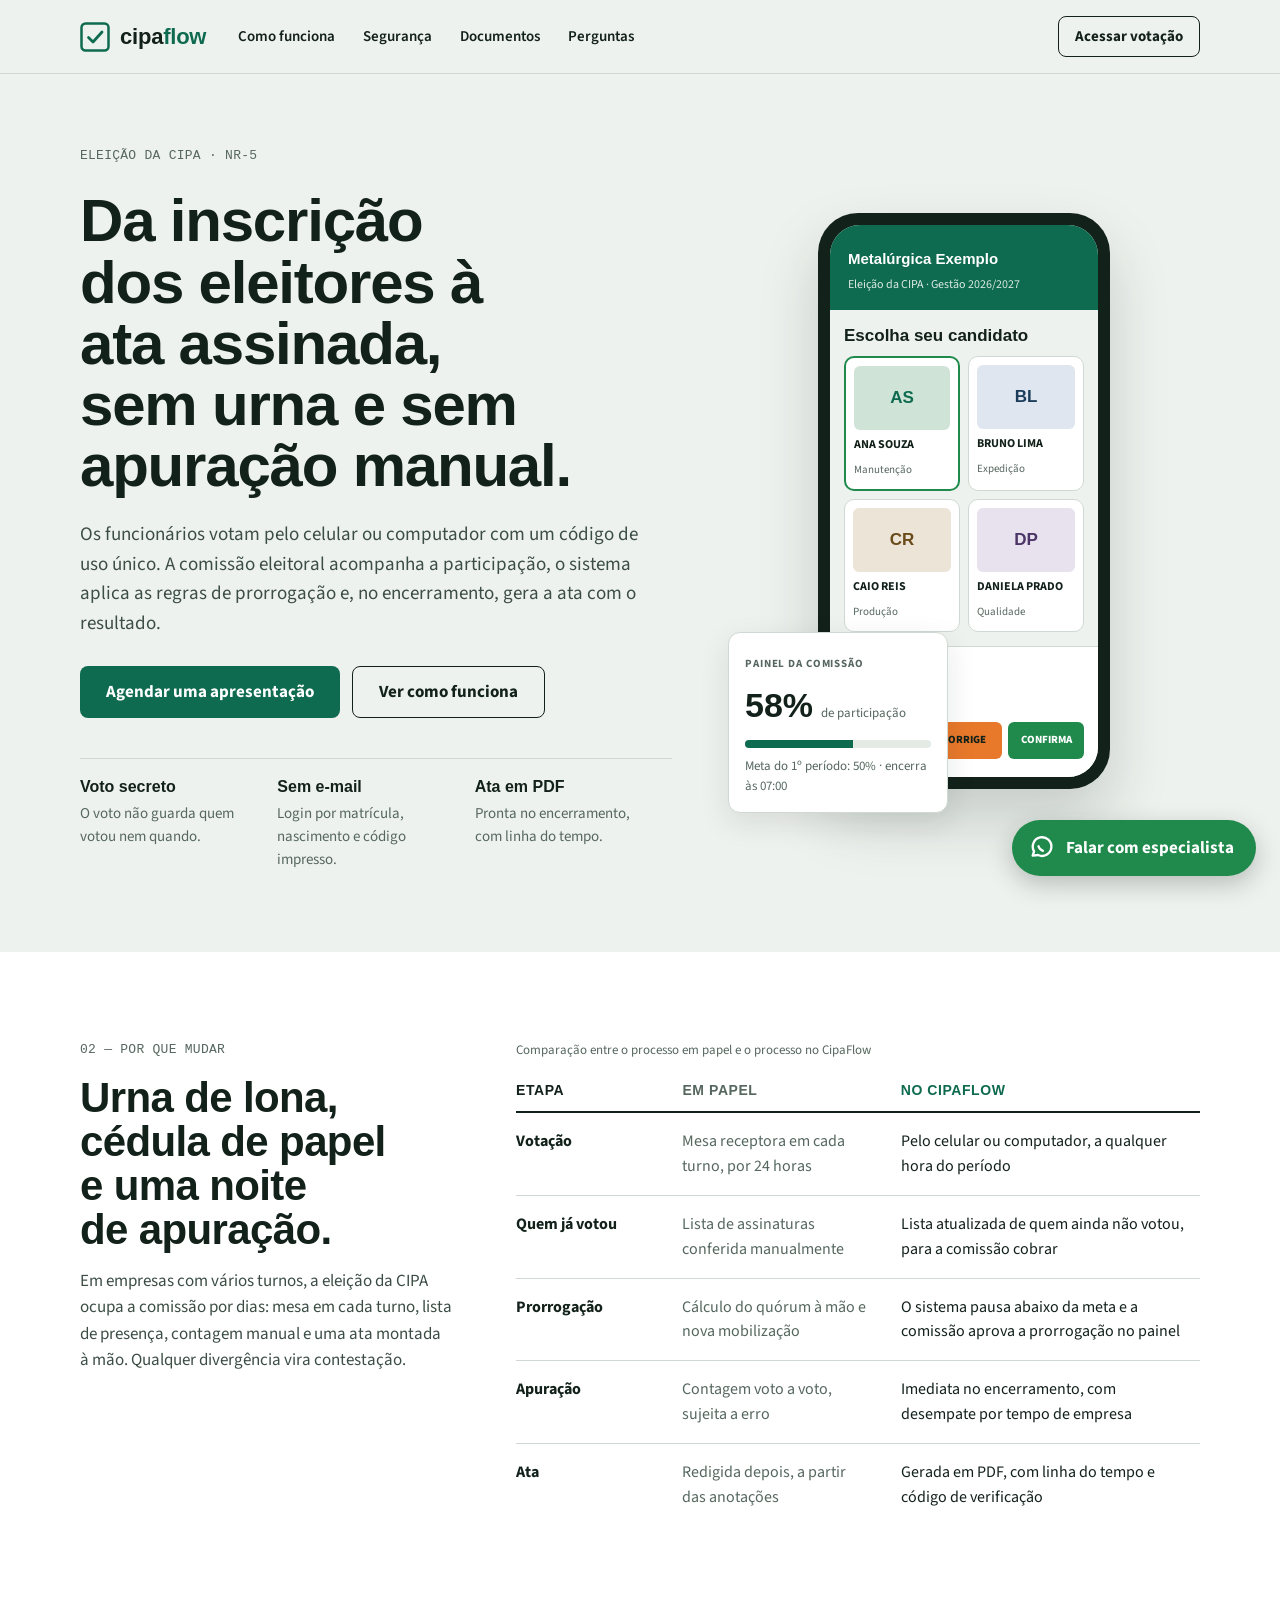
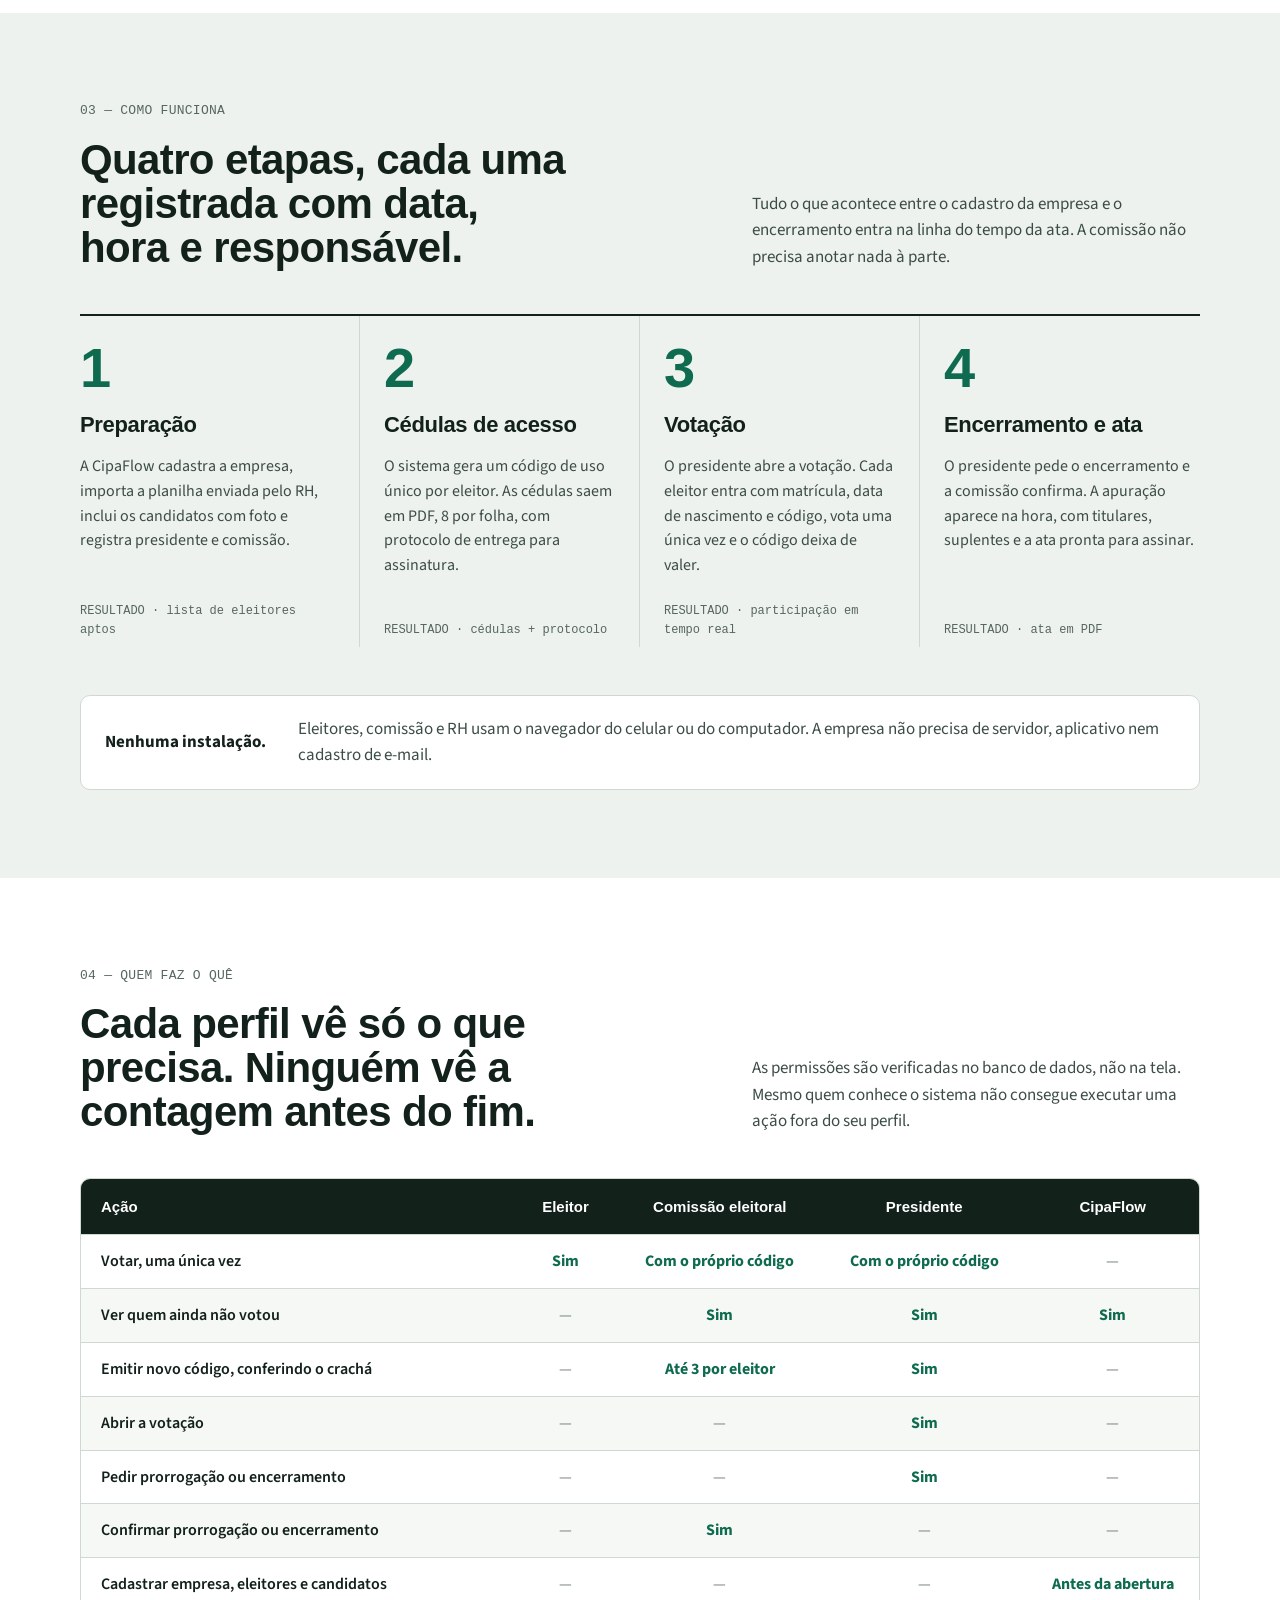
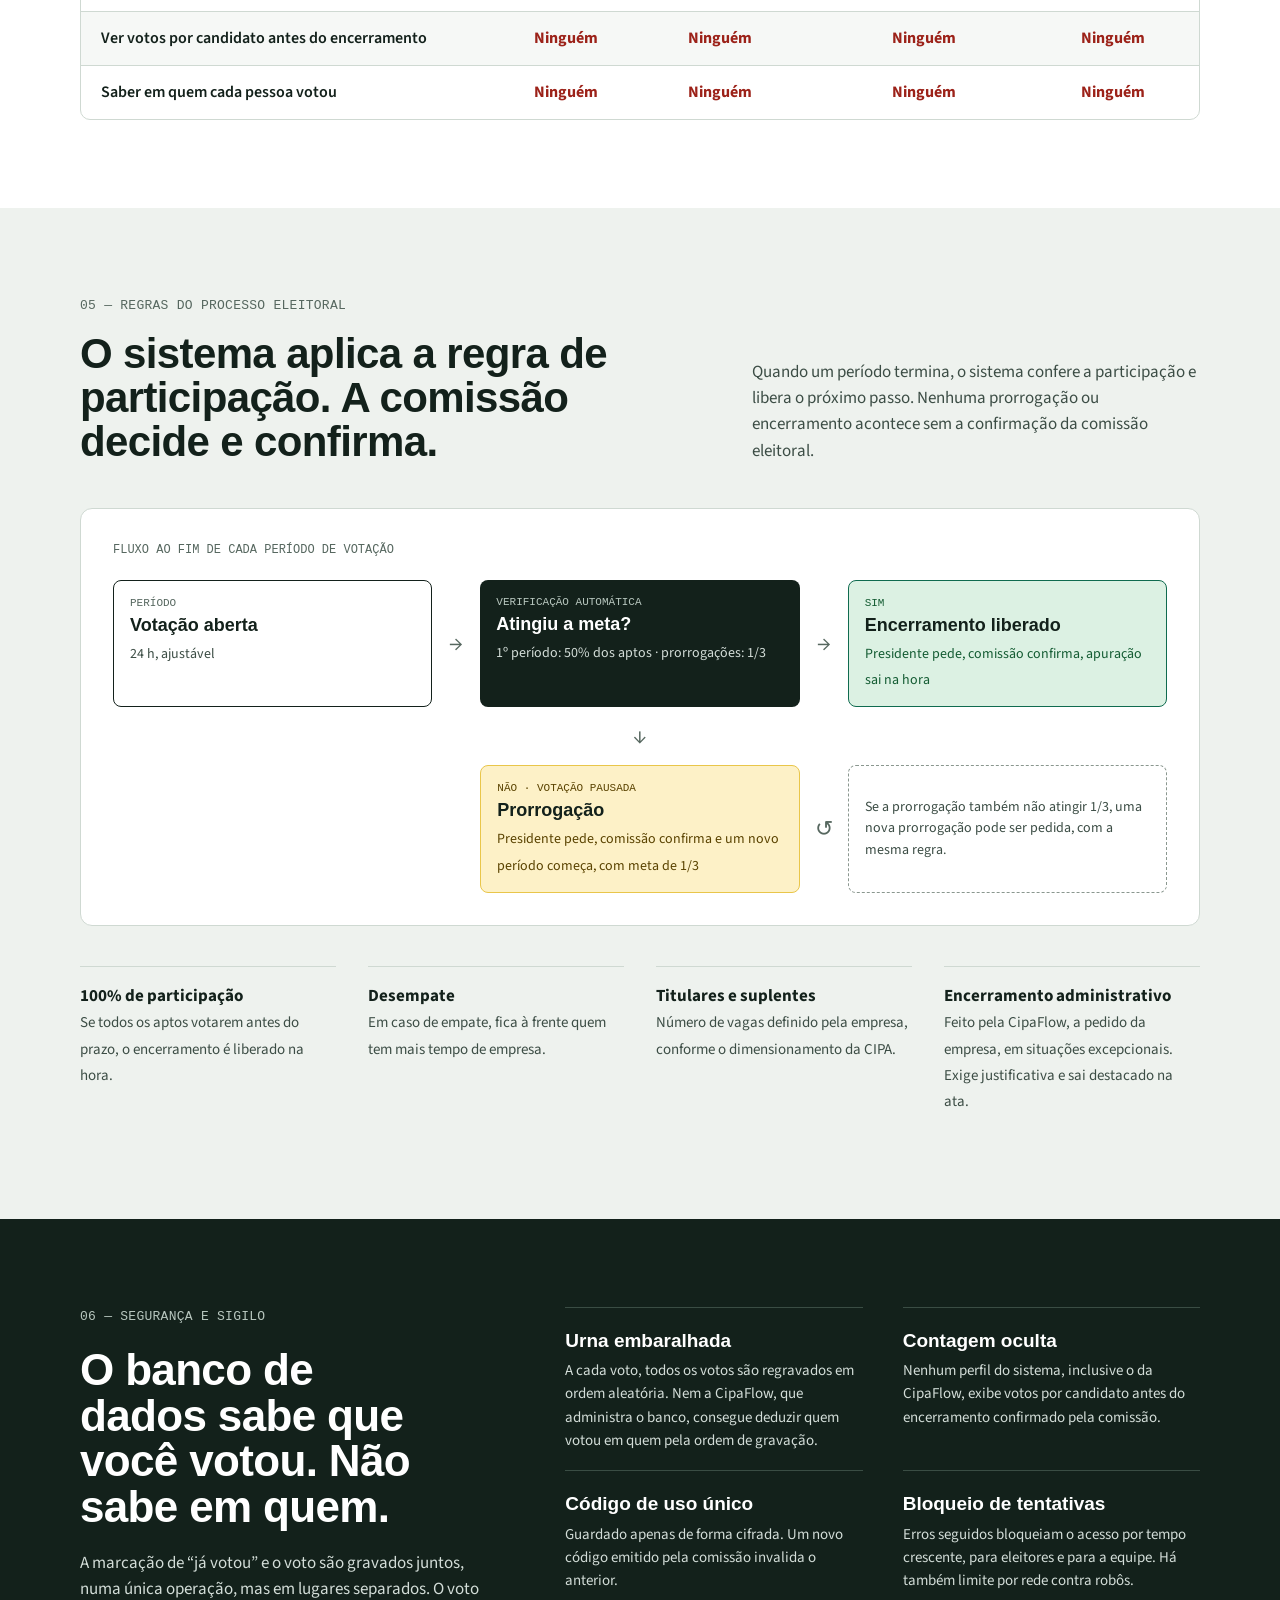
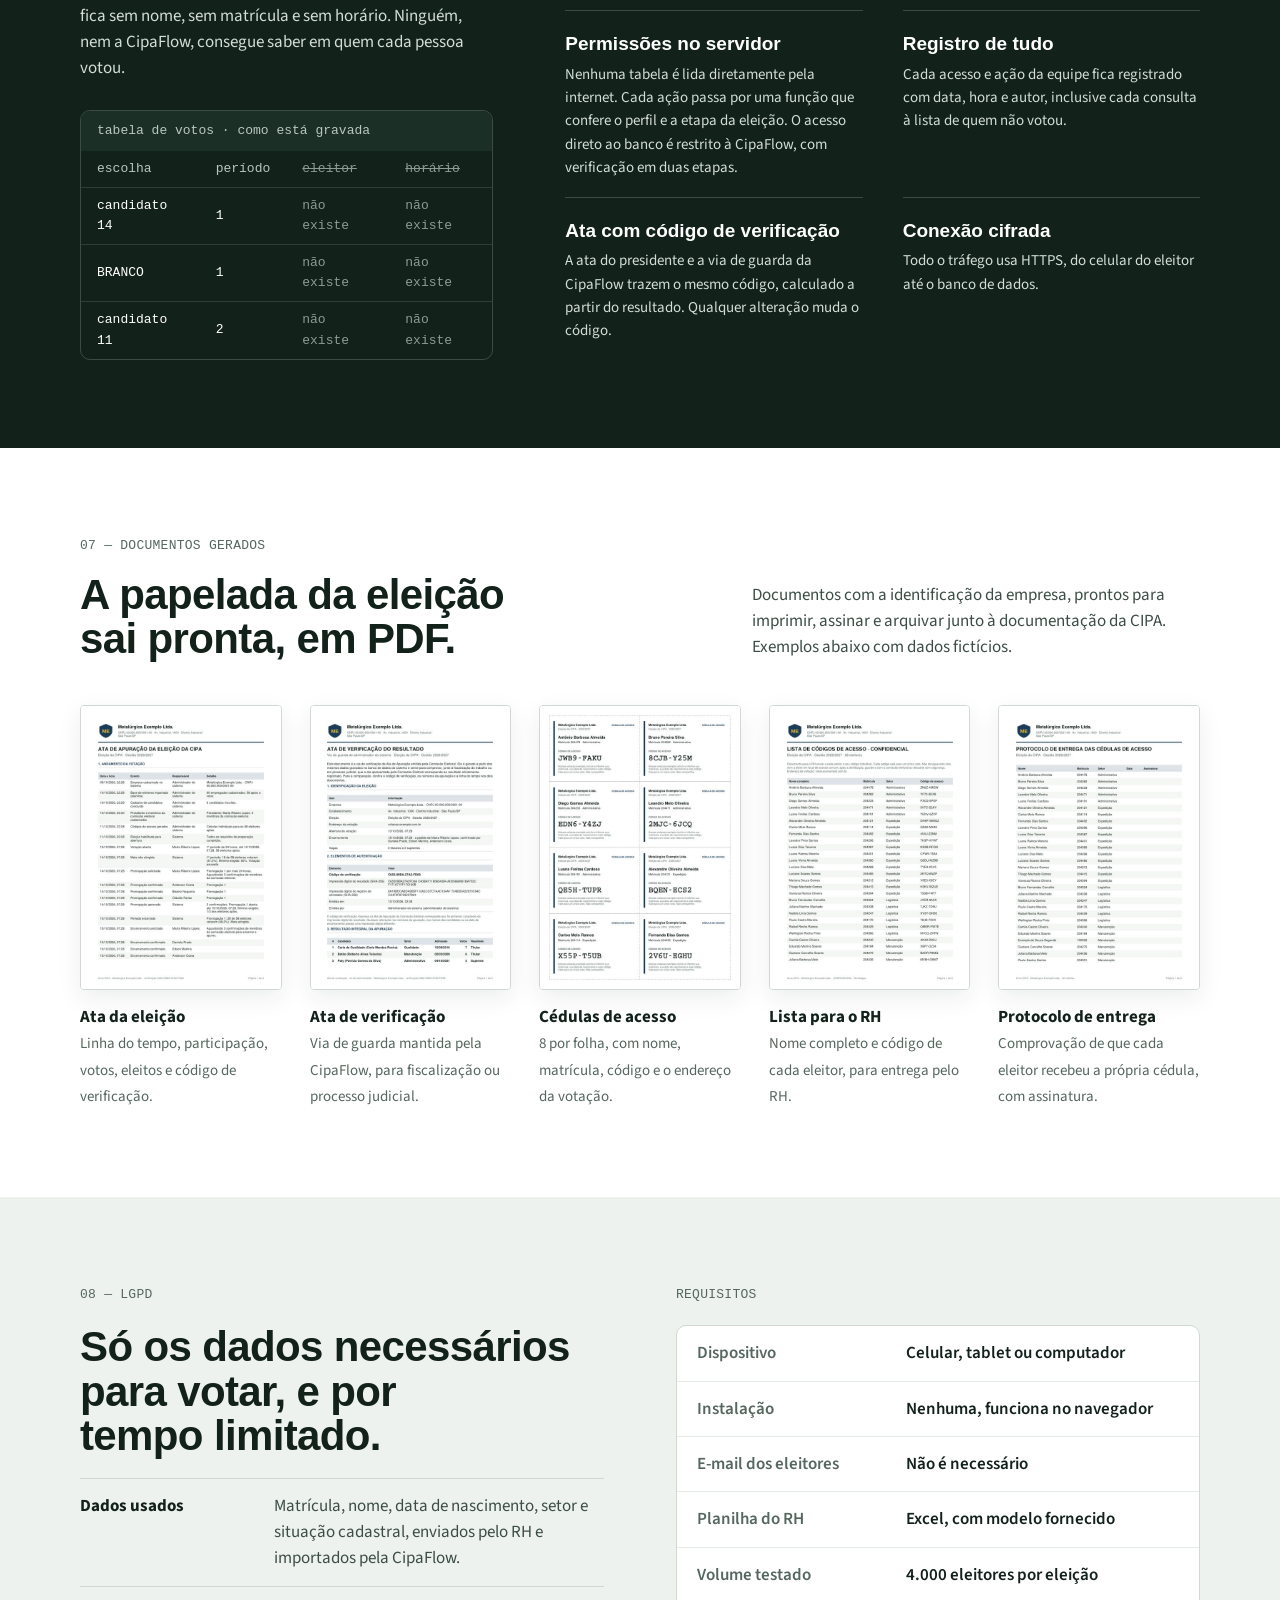
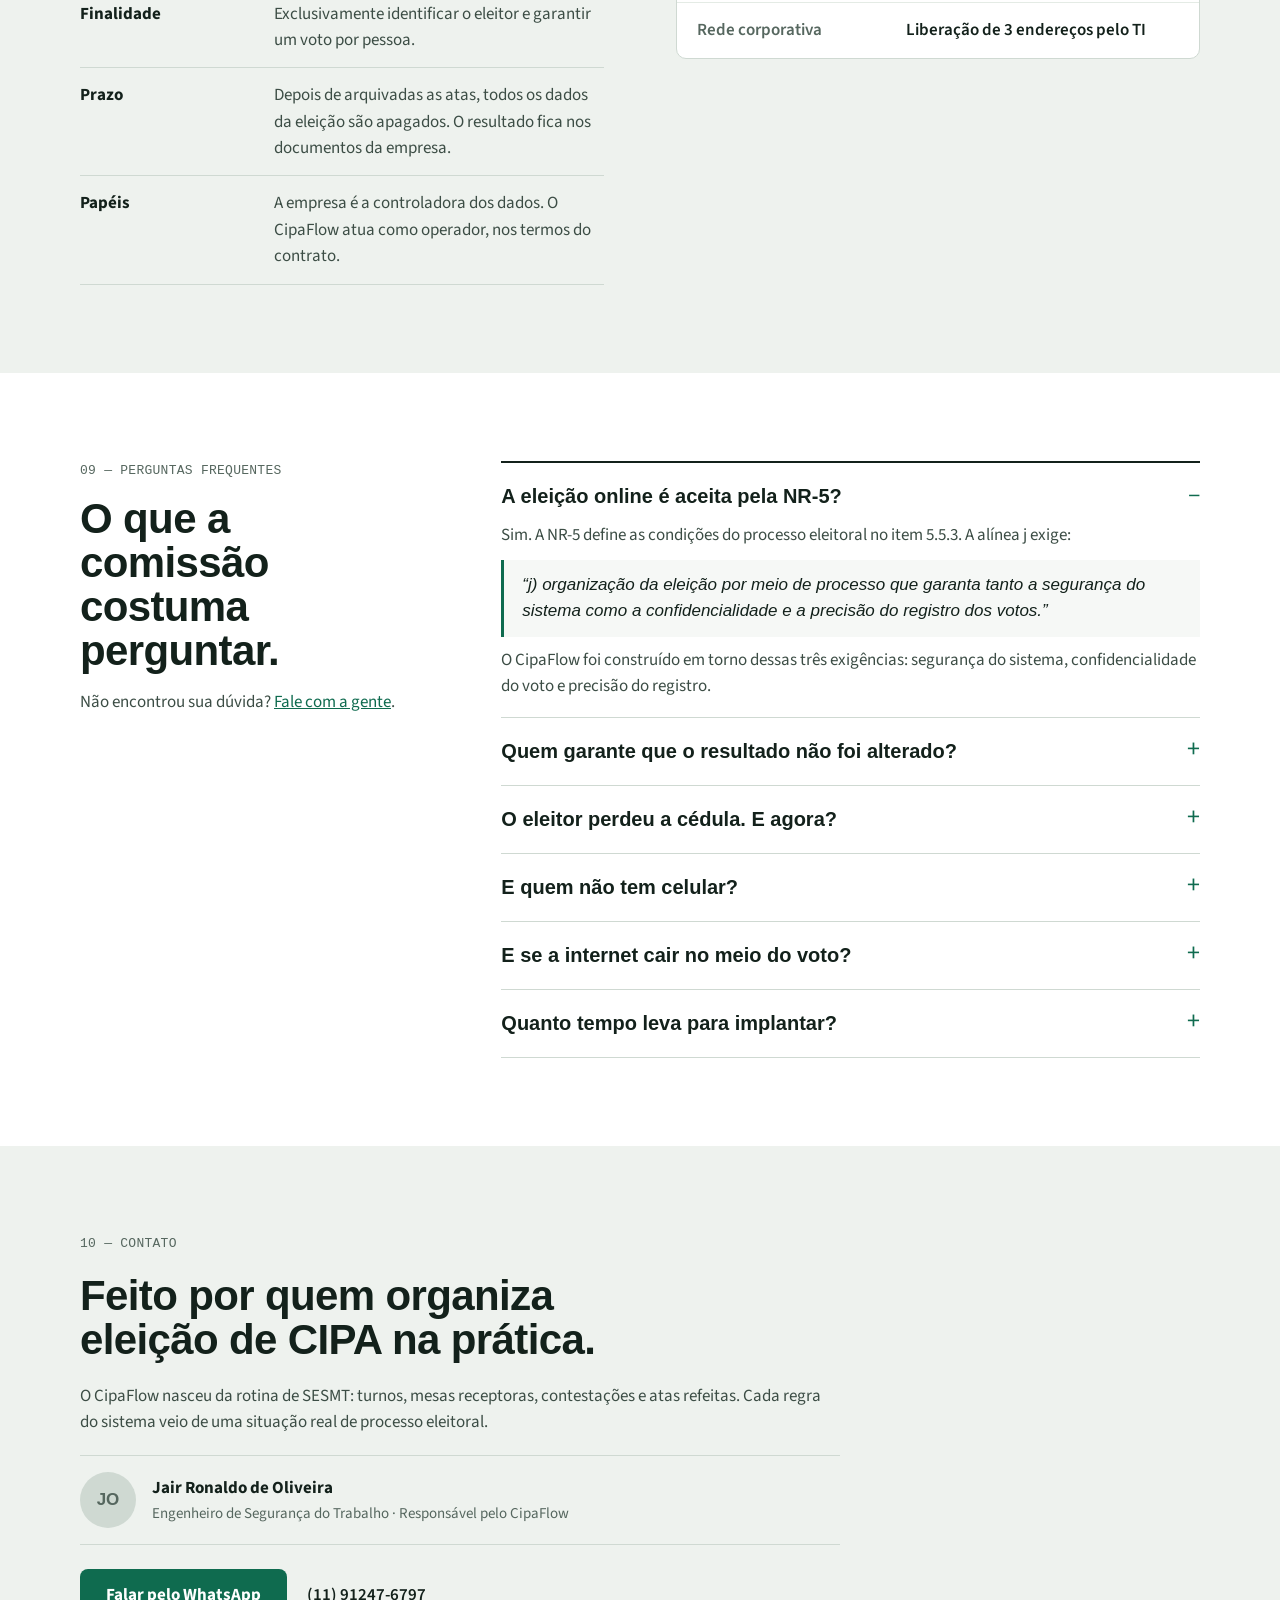
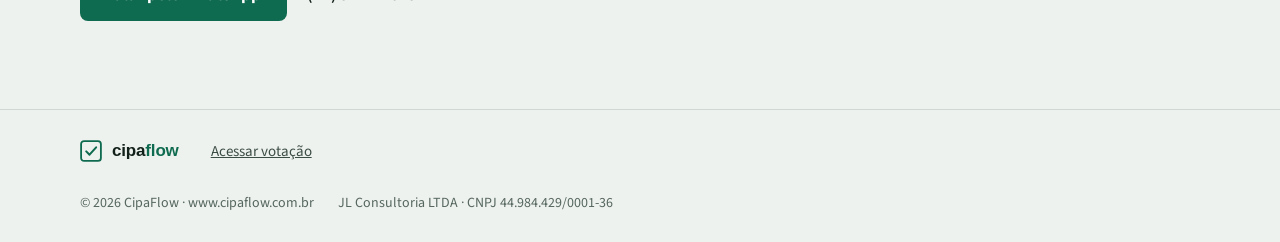
==== commit 3168e438: "Add files via upload" ====
--- a/index.html
+++ b/index.html
@@ -2,1882 +2,570 @@
 <html lang="pt-BR">
 <head>
 <meta charset="utf-8">
-<meta name="viewport" content="width=device-width,initial-scale=1,viewport-fit=cover">
-<meta name="robots" content="noindex">
-</head>
-<body>
-<title>Urna CIPA</title>
+<meta name="viewport" content="width=device-width, initial-scale=1">
+<title>CipaFlow · Eleição da CIPA online, com voto secreto e ata pronta</title>
+<meta name="description" content="Eleição da CIPA pelo celular ou computador: código de uso único por eleitor, voto secreto, regras de prorrogação da NR-5 aplicadas automaticamente e ata em PDF no encerramento.">
+<link rel="canonical" href="https://www.cipaflow.com.br/">
+<meta property="og:type" content="website">
+<meta property="og:title" content="CipaFlow · Eleição da CIPA online">
+<meta property="og:description" content="Da inscrição dos eleitores à ata assinada, sem urna e sem apuração manual.">
+<meta property="og:url" content="https://www.cipaflow.com.br/">
+<meta name="theme-color" content="#0f6b4f">
+<link rel="icon" href="data:image/svg+xml,%3Csvg xmlns='http://www.w3.org/2000/svg' viewBox='0 0 30 30'%3E%3Crect x='1.5' y='1.5' width='27' height='27' rx='5' fill='%23ffffff' stroke='%230f6b4f' stroke-width='2.5'/%3E%3Cpath d='M8.5 15.5l4.5 4.5 9-10' fill='none' stroke='%230f6b4f' stroke-width='2.8' stroke-linecap='round' stroke-linejoin='round'/%3E%3C/svg%3E">
 <link rel="preconnect" href="https://fonts.googleapis.com">
 <link rel="preconnect" href="https://fonts.gstatic.com" crossorigin>
 <link rel="stylesheet" href="https://fonts.googleapis.com/css2?family=Archivo:wdth,wght@75..100,500..800&family=JetBrains+Mono:wght@500;700&family=Source+Sans+3:wght@400;600;700&display=swap">
 <style>
-/* Tema único claro (sem modo escuro). Layout: faixa da empresa no topo, coluna única para o eleitor (pensada para celular),
-   painel em grade para a comissão. Teclas CONFIRMA / CORRIGE / BRANCO seguem a urna brasileira. */
 :root{
-  --bg:#eef2ee; --surface:#ffffff; --surface-2:#e4ebe5; --fg:#13211b; --muted:#56675f; --line:#cfd9d2;
-  --brand:#0f6b4f; --on-brand:#ffffff; --brand-ink:var(--brand);
-  --attn-bg:#fdf1c7; --attn-ink:#5a4300; --attn-line:#e9c64a;
-  --ok-bg:#dcf1e3; --ok-ink:#145c33; --info-bg:#dfe9f6; --info-ink:#1d4f84; --bad-bg:#fbe3e0; --bad-ink:#9c2219;
-  --fill-danger:#b3261e; --key-branco:#f6f6f0; --key-corrige:#e8792b; --key-confirma:#1f8a4c;
-  --shadow:0 1px 2px rgba(19,33,27,.06),0 6px 20px rgba(19,33,27,.06);
-  --f-display:'Archivo','Arial Narrow',Arial,sans-serif;
-  --f-body:'Source Sans 3','Segoe UI',Roboto,Arial,sans-serif;
-  --f-mono:'JetBrains Mono',ui-monospace,Menlo,Consolas,monospace;
-  --r:10px;
+  --bg:#eef2ee; --white:#ffffff; --ink:#13211b; --text:#3c4d45; --muted:#56675f; --line:#cfd9d2; --line-2:#e4ebe5;
+  --brand:#0f6b4f; --brand-dark:#0a4a37; --go:#1f8a4c; --ok-bg:#dcf1e3; --ok-ink:#145c33; --attn-bg:#fdf1c7; --attn-ink:#5a4300; --attn-line:#e9c64a; --bad:#9c2219;
+  --f-display:'Archivo','Arial Narrow',sans-serif; --f-body:'Source Sans 3','Segoe UI',sans-serif; --f-mono:'JetBrains Mono',ui-monospace,Menlo,Consolas,monospace;
 }
-:root,:root[data-theme="dark"]{color-scheme:light}
 *{box-sizing:border-box}
-body{background:var(--bg);color:var(--fg);font-family:var(--f-body);font-size:16px;line-height:1.5;-webkit-font-smoothing:antialiased}
-h1,h2,h3{font-family:var(--f-display);font-stretch:88%;line-height:1.15;margin:0;text-wrap:balance}
-h1{font-size:clamp(1.6rem,4vw,2.1rem);font-weight:800}
-h2{font-size:1.3rem;font-weight:750}
-h3{font-size:1.05rem;font-weight:700}
+html{scroll-behavior:smooth;scroll-padding-top:80px}
+body{margin:0;background:var(--bg);color:var(--ink);font-family:var(--f-body);font-size:17px;line-height:1.55;-webkit-font-smoothing:antialiased}
+a{color:var(--brand)}a:hover{color:var(--brand-dark)}
+h1,h2,h3{font-family:var(--f-display);font-stretch:85%;font-weight:800;margin:0;letter-spacing:-.015em;text-wrap:balance}
+h2{font-size:clamp(30px,4vw,42px);line-height:1.05}
 p{margin:0}
-button,input,select,textarea{font:inherit;color:inherit}
-textarea.input{resize:vertical}
-:focus-visible{outline:3px solid color-mix(in srgb,var(--brand) 60%,transparent);outline-offset:2px}
-.wrap{max-width:1120px;margin:0 auto;padding-inline:16px}
-.narrow{max-width:640px}
-.stack{display:flex;flex-direction:column;gap:16px}
-.row{display:flex;flex-wrap:wrap;gap:10px;align-items:center}
-.muted{color:var(--muted)}
-.small{font-size:.875rem}
-.eyebrow{font-family:var(--f-display);font-size:.75rem;font-weight:700;letter-spacing:.09em;text-transform:uppercase;color:var(--muted)}
-.mono{font-family:var(--f-mono)}
-.num{font-variant-numeric:tabular-nums}
-
-/* faixa da empresa */
-.mast{background:var(--brand);color:var(--on-brand)}
-.mast .wrap{display:flex;align-items:center;gap:14px;padding-block:14px}
-.mast-logo{width:52px;height:52px;border-radius:10px;background:#fff;display:grid;place-items:center;overflow:hidden;flex:none}
-.mast-logo img{max-width:44px;max-height:44px;object-fit:contain}
-.mast-emp{font-family:var(--f-display);font-weight:750;font-size:1.1rem;font-stretch:90%;line-height:1.2}
-.mast-tit{opacity:.85;font-size:.92rem}
-.mast-txt{min-width:0}
-.mast-home{display:flex;align-items:center;gap:14px;background:none;border:0;padding:0;color:inherit;text-align:left;cursor:pointer;min-width:0}
-.mast-home:disabled{cursor:default}
-.mast-nav{margin-left:auto;display:flex;gap:10px;align-items:center}
-.navbtn{display:inline-flex;align-items:center;gap:8px;min-height:42px;padding:0 16px;border-radius:999px;border:1.5px solid rgba(255,255,255,.6);background:transparent;color:#fff;font-weight:700;font-size:.92rem;cursor:pointer;white-space:nowrap;transition:background .15s,transform .15s}
-.navbtn:hover{background:rgba(255,255,255,.14)}
-.navbtn:active{transform:translateY(1px)}
-.navbtn svg{width:18px;height:18px;flex:none}
-.navbtn.solid{background:#fff;color:var(--brand);border-color:#fff}
-.navbtn.solid:hover{background:#eef2ee}
-.navbtn.on{box-shadow:0 0 0 3px rgba(255,255,255,.35)}
-.navbtn:focus-visible{outline:3px solid #fff;outline-offset:2px}
-.navbtn .sm{display:none}
-@media (max-width:640px){
-  .mast .wrap{flex-wrap:wrap;padding-block:10px;gap:10px}
-  .mast-logo{width:42px;height:42px}.mast-logo img{max-width:34px;max-height:34px}
-  .mast-emp{font-size:1rem}.mast-tit{font-size:.82rem}
-  .mast-nav{width:100%;margin-left:0}
-  .navbtn{flex:1;justify-content:center;min-height:40px;padding:0 10px;font-size:.88rem}
-  .navbtn .lg{display:none}.navbtn .sm{display:inline}
+.wrap{max-width:1200px;margin:0 auto;padding:0 40px}
+.sec{padding:88px 0}
+.sec.white{background:var(--white)}
+.sec.dark{background:var(--ink);color:#fff}
+.eyebrow{font-family:var(--f-mono);font-size:13px;letter-spacing:.02em;color:var(--muted)}
+.dark .eyebrow{color:#b8c7bf}
+.lead{color:var(--text)}
+.head{display:flex;flex-wrap:wrap;gap:16px 64px;align-items:flex-end;margin-bottom:44px}
+.head > div{flex:1 1 520px;min-width:0;display:flex;flex-direction:column;gap:16px}
+.head > p{flex:1 1 360px}
+.btn{display:inline-flex;align-items:center;justify-content:center;min-height:52px;padding:0 26px;border-radius:8px;font-weight:700;text-decoration:none}
+.btn.primary{background:var(--brand);color:#fff}.btn.primary:hover{background:var(--brand-dark);color:#fff}
+.btn.ghost{border:1.5px solid var(--ink);color:var(--ink)}.btn.ghost:hover{background:var(--ink);color:#fff}
+.vh{position:absolute;width:1px;height:1px;overflow:hidden;clip:rect(0 0 0 0);white-space:nowrap}
+
+/* topo */
+.top{position:sticky;top:0;z-index:20;background:rgba(238,242,238,.94);backdrop-filter:saturate(1.2) blur(6px);border-bottom:1px solid var(--line)}
+.top .wrap{display:flex;flex-wrap:wrap;align-items:center;gap:12px 32px;padding-top:16px;padding-bottom:16px}
+.logo{display:flex;align-items:center;gap:10px;text-decoration:none;color:var(--ink)}
+.logo span{font-family:var(--f-display);font-stretch:88%;font-weight:800;font-size:22px;letter-spacing:-.01em}
+.logo b{color:var(--brand);font-weight:800}
+.top nav{display:flex;flex-wrap:wrap;gap:4px 28px;flex:1 1 auto;font-weight:600;font-size:15px}
+.top nav a{color:var(--ink);text-decoration:none}.top nav a:hover{color:var(--brand)}
+.top .vote{font-weight:700;font-size:15px;color:var(--ink);border:1.5px solid var(--ink);border-radius:8px;padding:8px 16px;text-decoration:none}
+.top .vote:hover{background:var(--ink);color:#fff}
+
+.hero .wrap{display:flex;flex-wrap:wrap;gap:56px;align-items:center;padding-top:72px;padding-bottom:80px}
+.hero .copy{flex:1 1 520px;min-width:0;display:flex;flex-direction:column;gap:24px}
+.hero h1{font-size:clamp(38px,5.2vw,60px);line-height:1.02;letter-spacing:-.02em}
+.hero .copy > p{max-width:560px;font-size:19px;color:var(--text)}
+.ctas{display:flex;flex-wrap:wrap;gap:12px;padding-top:4px}
+.facts{margin:16px 0 0;display:flex;flex-wrap:wrap;border-top:1px solid var(--line)}
+.facts > div{flex:1 1 160px;padding:16px 20px 0 0}
+.facts dt{font-family:var(--f-display);font-stretch:88%;font-weight:700;font-size:16px}
+.facts dd{margin:2px 0 0;font-size:15px;color:var(--muted)}
+.visual{flex:1 1 400px;min-width:0;display:flex;justify-content:center;position:relative;padding:8px 0 24px}
+.phone{width:292px;border-radius:40px;background:var(--ink);padding:12px;box-shadow:0 30px 60px rgba(19,33,27,.18)}
+.screen{border-radius:30px;background:var(--bg);overflow:hidden}
+.screen .bar{background:var(--brand);color:#fff;padding:22px 18px 14px}
+.screen .bar b{display:block;font-family:var(--f-display);font-stretch:88%;font-size:15px}
+.screen .bar small{font-size:12px;opacity:.85}
+.screen .body{padding:16px 14px 0;display:flex;flex-direction:column;gap:10px}
+.screen .body > div:first-child{font-family:var(--f-display);font-stretch:88%;font-weight:800;font-size:17px;line-height:1.15}
+.cands{display:grid;grid-template-columns:repeat(2,minmax(0,1fr));gap:8px}
+.cand{background:#fff;border:1px solid var(--line);border-radius:10px;padding:8px}
+.cand.on{border:2px solid var(--go)}
+.cand i{display:flex;height:64px;border-radius:6px;align-items:center;justify-content:center;font-style:normal;font-family:var(--f-display);font-weight:800}
+.cand b{display:block;font-size:12px;margin-top:6px}
+.cand small{font-size:11px;color:var(--muted)}
+.vote-bar{margin-top:14px;background:#fff;border-top:1px solid var(--line);padding:12px 14px 18px}
+.vote-bar small{font-size:10px;font-weight:700;letter-spacing:.08em;color:var(--muted)}
+.vote-bar b{display:block;font-family:var(--f-display);font-stretch:88%;font-weight:800;font-size:16px;margin:2px 0 10px}
+.keys{display:grid;grid-template-columns:repeat(3,minmax(0,1fr));gap:6px;font-size:11px;font-weight:800;text-align:center}
+.keys span{border-radius:6px;padding:9px 0}
+.panel{position:absolute;left:0;bottom:0;width:220px;background:#fff;border:1px solid var(--line);border-radius:12px;padding:16px;box-shadow:0 10px 30px rgba(19,33,27,.10)}
+.panel small{font-size:11px;font-weight:700;letter-spacing:.08em;color:var(--muted)}
+.panel .n{display:flex;align-items:baseline;gap:8px;margin-top:4px}
+.panel .n b{font-family:var(--f-display);font-stretch:85%;font-weight:800;font-size:34px}
+.panel .n span,.panel p{font-size:13px;color:var(--muted)}
+.meter{height:8px;border-radius:4px;background:var(--line-2);margin:8px 0;overflow:hidden}.meter i{display:block;width:58%;height:8px;background:var(--brand)}
+
+/* tabelas */
+table{width:100%;border-collapse:collapse}
+.compare{display:flex;flex-wrap:wrap;gap:48px 64px}
+.compare > div:first-child{flex:1 1 340px;min-width:0;display:flex;flex-direction:column;gap:16px}
+.compare > div:last-child{flex:2 1 620px;min-width:0;overflow-x:auto}
+.compare table{font-size:16px}
+.compare caption{text-align:left;font-size:13px;color:var(--muted);padding-bottom:10px}
+.compare thead tr{border-bottom:2px solid var(--ink);text-align:left}
+.compare thead th{padding:10px 16px;font-family:var(--f-display);font-stretch:88%;font-size:14px;letter-spacing:.04em;text-transform:uppercase}
+.compare thead th:first-child{padding-left:0;width:22%}
+.compare tbody tr{border-bottom:1px solid var(--line);vertical-align:top}
+.compare tbody tr:last-child{border-bottom:0}
+.compare tbody th{padding:16px 16px 16px 0;text-align:left}
+.compare tbody td{padding:16px}
+.compare td:nth-child(2){color:var(--muted)}
+
+/* etapas */
+.steps{list-style:none;margin:0;padding:0;display:grid;grid-template-columns:repeat(4,minmax(0,1fr));border-top:2px solid var(--ink)}
+.steps li{padding:24px 24px 8px;display:flex;flex-direction:column;gap:12px;border-right:1px solid var(--line)}
+.steps li:first-child{padding-left:0}.steps li:last-child{border-right:0;padding-right:0}
+.steps .num{font-family:var(--f-display);font-stretch:85%;font-weight:800;font-size:56px;line-height:1;color:var(--brand)}
+.steps h3{font-stretch:88%;font-weight:700;font-size:22px}
+.steps p{font-size:16px;color:var(--text)}
+.steps .out{margin-top:auto;padding-top:12px;font-family:var(--f-mono);font-size:12px;color:var(--muted)}
+.note{display:flex;flex-wrap:wrap;gap:12px 32px;align-items:center;margin-top:48px;padding:20px 24px;background:#fff;border:1px solid var(--line);border-radius:10px}
+.note b{font-weight:700}.note span{color:var(--text);flex:1 1 420px}
+
+.swipe{display:none;font-size:14px;color:var(--muted);margin:0 0 8px}
+.perm{overflow-x:auto;border:1px solid var(--line);border-radius:10px}
+.perm table{min-width:760px;font-size:16px}
+.perm thead tr{background:var(--ink);color:#fff}
+.perm thead th{padding:16px 12px;font-family:var(--f-display);font-stretch:88%;font-size:15px;font-weight:700}
+.perm thead th:first-child{padding-left:20px;text-align:left}
+.perm tbody tr{border-top:1px solid var(--line)}
+.perm tbody tr:nth-child(even){background:#f6f8f6}
+.perm tbody th{padding:14px 20px;text-align:left;font-weight:600}
+.perm td{padding:14px 12px;text-align:center}
+.perm .y{color:var(--brand);font-weight:700}.perm .n{color:#6f7d76}.perm .x{color:var(--bad);font-weight:700}
+
+/* fluxo */
+.flow{margin:0;background:#fff;border:1px solid var(--line);border-radius:12px;padding:32px;display:flex;flex-direction:column;gap:20px}
+.flow figcaption{font-family:var(--f-mono);font-size:12px;color:var(--muted)}
+.fgrid{display:grid;grid-template-columns:minmax(0,1fr) 32px minmax(0,1fr) 32px minmax(0,1fr);gap:12px 8px;align-items:stretch}
+.box{border-radius:8px;padding:14px 16px}
+.box small{display:block;font-family:var(--f-mono);font-size:11px}
+.box b{display:block;font-family:var(--f-display);font-stretch:88%;font-size:18px}
+.box span{font-size:14px}
+.box.period{border:1.5px solid var(--ink)}.box.period small{color:var(--muted)}.box.period span{color:var(--text)}
+.box.check{background:var(--ink);color:#fff}.box.check small{color:#b8c7bf}.box.check span{color:#d3ddd8}
+.box.yes{border:1.5px solid var(--brand);background:var(--ok-bg);color:var(--ok-ink)}.box.yes b{color:var(--ink)}
+.box.no{border:1.5px solid var(--attn-line);background:var(--attn-bg);color:var(--attn-ink)}.box.no b{color:var(--ink)}
+.box.loop{border:1px dashed #8a978f;color:var(--text);font-size:14px;display:flex;align-items:center}
+.arr{display:flex;align-items:center;justify-content:center;color:var(--muted);font-size:22px}
+.rules{list-style:none;margin:40px 0 0;padding:0;display:grid;grid-template-columns:repeat(4,minmax(0,1fr));gap:0 32px}
+.rules li{border-top:1px solid var(--line);padding:16px 0}
+.rules b{display:block}.rules span{font-size:15px;color:var(--text)}
+
+/* segurança */
+.sec.dark .wrap{display:flex;flex-wrap:wrap;gap:56px 72px}
+.sec.dark .intro{flex:1 1 360px;min-width:0;display:flex;flex-direction:column;gap:20px}
+.sec.dark h2{font-size:clamp(32px,4vw,44px);line-height:1.04}
+.sec.dark .intro p{color:#d3ddd8}
+.dbtable{margin-top:8px;border:1px solid #3a4d44;border-radius:10px;overflow:hidden;font-family:var(--f-mono);font-size:13px}
+.dbtable > div{padding:10px 16px;background:#1c2f26;color:#b8c7bf}
+.dbtable th{padding:8px 16px;font-weight:500;text-align:left;color:#b8c7bf}
+.dbtable th.gone{color:#8a9c93;text-decoration:line-through}
+.dbtable td{padding:8px 16px;border-top:1px solid #2c3f36}
+.dbtable td.gone{color:#8a9c93}
+.mech{flex:1.4 1 560px;min-width:0;margin:0;display:grid;grid-template-columns:repeat(2,minmax(0,1fr));gap:0 40px}
+.mech > div{border-top:1px solid #3a4d44;padding:18px 0}
+.mech dt{font-family:var(--f-display);font-stretch:88%;font-weight:700;font-size:19px}
+.mech dd{margin:4px 0 0;font-size:15px;color:#d3ddd8}
+
+/* documentos */
+.docs{display:grid;grid-template-columns:repeat(5,minmax(0,1fr));gap:28px}
+.docs figure{margin:0;display:flex;flex-direction:column;gap:14px}
+.docs img{display:block;width:100%;height:auto;aspect-ratio:210/297;object-fit:cover;object-position:top;background:#fff;border:1px solid var(--line);border-radius:4px;box-shadow:0 8px 24px rgba(19,33,27,.08)}
+.docs b{display:block}.docs figcaption span{font-size:15px;color:var(--muted)}
+
+/* lgpd */
+.two{display:flex;flex-wrap:wrap;gap:56px 72px}
+.two > div{flex:1 1 440px;min-width:0;display:flex;flex-direction:column;gap:20px}
+.kv{margin:0}
+.kv > div{border-top:1px solid var(--line);padding:14px 0;display:flex;flex-wrap:wrap;gap:4px 24px}
+.kv > div:last-child{border-bottom:1px solid var(--line)}
+.kv dt{flex:0 0 170px;font-weight:700}.kv dd{flex:1 1 260px;margin:0;color:var(--text)}
+.spec{background:#fff;border:1px solid var(--line);border-radius:10px;overflow:hidden}
+.spec th{padding:14px 20px;text-align:left;font-weight:600;color:var(--muted);width:40%}
+.spec td{padding:14px 20px;font-weight:600}
+.spec tr+tr{border-top:1px solid var(--line-2)}
+
+/* faq */
+.faq{display:flex;flex-wrap:wrap;gap:40px 72px}
+.faq > div:first-child{flex:1 1 300px;min-width:0;display:flex;flex-direction:column;gap:16px}
+.faq > div:last-child{flex:2 1 600px;min-width:0;border-top:2px solid var(--ink)}
+details{border-bottom:1px solid var(--line);padding:18px 0}
+summary{cursor:pointer;font-family:var(--f-display);font-stretch:88%;font-weight:700;font-size:20px;list-style:none;display:flex;justify-content:space-between;gap:16px}
+summary::-webkit-details-marker{display:none}
+summary::after{content:"+";font-family:var(--f-body);font-weight:400;font-size:26px;line-height:1;color:var(--brand)}
+details[open] summary::after{content:"–"}
+details p{margin-top:10px;color:var(--text)}
+blockquote{margin:12px 0 0;padding:12px 18px;border-left:3px solid var(--brand);background:#f6f8f6;font-style:italic;color:var(--ink)}
+
+/* contato */
+.contact{max-width:760px;display:flex;flex-direction:column;gap:20px}
+.person{display:flex;gap:16px;align-items:center;padding:16px 0;border-top:1px solid var(--line);border-bottom:1px solid var(--line)}
+.avatar{width:56px;height:56px;border-radius:50%;background:var(--line);display:flex;align-items:center;justify-content:center;font-family:var(--f-display);font-weight:800;color:var(--muted);flex:none}
+.person small{display:block;font-size:15px;color:var(--muted)}
+footer{border-top:1px solid var(--line);background:var(--bg)}
+footer .wrap{padding-top:28px;padding-bottom:28px;display:flex;flex-wrap:wrap;align-items:center;gap:12px 32px;font-size:15px}
+footer nav{display:flex;flex-wrap:wrap;gap:8px 24px;flex:1 1 auto}
+footer nav a{color:var(--text)}
+footer .legal{display:flex;flex-wrap:wrap;gap:4px 24px;font-size:14px;color:var(--muted);padding-top:0}
+
+/* whatsapp flutuante */
+.wa{position:fixed;right:24px;bottom:24px;z-index:30;display:inline-flex;align-items:center;gap:10px;min-height:56px;padding:0 22px 0 16px;border-radius:28px;background:var(--go);color:#fff;text-decoration:none;font-weight:700;box-shadow:0 8px 24px rgba(19,33,27,.25)}
+.wa:hover{background:#18723f;color:#fff}
+
+@media (max-width: 980px){
+  .steps{grid-template-columns:repeat(2,minmax(0,1fr))}
+  .steps li{padding:24px 20px 16px 0;border-right:0;border-bottom:1px solid var(--line)}
+  .steps li:nth-child(odd){border-right:1px solid var(--line)}
+  .steps li:nth-child(even){padding-left:20px}
+  .rules{grid-template-columns:repeat(2,minmax(0,1fr))}
+  .docs{grid-template-columns:repeat(3,minmax(0,1fr))}
+  .mech{grid-template-columns:1fr}
 }
-/* tela inicial: cabe numa tela, sem rolagem */
-.start{display:grid;grid-template-columns:minmax(0,1.05fr) minmax(0,.95fr);gap:clamp(24px,5vw,72px);align-items:center;min-height:calc(100vh - 96px);padding-block:20px;max-width:1120px}
-.start-intro{display:flex;flex-direction:column;gap:14px;min-width:0}
-.start-intro h1{font-size:clamp(2rem,3.6vw,3rem);line-height:1.05}
-.start-intro .status-line{margin:0}
-.lead{font-size:1.08rem;max-width:46ch}
-.passos{list-style:none;margin:6px 0 0;padding:0;display:flex;flex-direction:column;gap:10px}
-.passos li{display:flex;gap:12px;align-items:center}
-.passos li>b{flex:none;width:30px;height:30px;border-radius:50%;background:var(--surface);border:1.5px solid var(--line);display:grid;place-items:center;font-family:var(--f-display);font-size:.9rem}
-.passos .kc{display:inline-block;padding:0 6px;border-radius:4px;background:var(--key-confirma);color:#fff;font-family:var(--f-display);font-size:.8rem;letter-spacing:.05em}
-.start-form{padding:24px}
-.start-form .stack{gap:14px}
-@media (max-width:860px){
-  .start{grid-template-columns:1fr;min-height:0;gap:14px;padding-block:14px 16px;align-items:start}
-  .start-intro{gap:8px}
-  .start-intro h1{font-size:1.5rem}
-  .lead{font-size:.95rem}
-  .passos{display:none}
-  .start-form{padding:18px}
-  .start-form .stack{gap:12px}
-  .start-form .input{padding:10px 12px}
+@media (max-width: 720px){
+  body{font-size:16px}
+  .wrap{padding:0 20px}
+  .sec{padding:64px 0}
+  .top nav{display:none}
+  .top .wrap{padding-top:12px;padding-bottom:12px;justify-content:space-between}
+  .hero .wrap{padding-top:40px;padding-bottom:56px;gap:40px}
+  .ctas .btn{flex:1 1 100%}
+  .visual{padding-bottom:110px}
+  .panel{left:50%;transform:translateX(-50%);bottom:0}
+  .steps{grid-template-columns:1fr}
+  .steps li,.steps li:nth-child(odd),.steps li:nth-child(even){padding:20px 0;border-right:0}
+  .fgrid{grid-template-columns:1fr}
+  .fgrid .arr{height:24px}.fgrid .arr.r{transform:rotate(90deg)}
+  .fgrid .sp{display:none}
+  .flow{padding:20px}
+  .rules{grid-template-columns:1fr}
+  .docs{grid-template-columns:repeat(2,minmax(0,1fr));gap:20px}
+  .fgrid .down{display:none}
+  .compare thead,.compare caption{display:none}
+  .compare table,.compare tbody,.compare tr,.compare th,.compare td{display:block}
+  .compare tbody tr{padding:14px 0}
+  .compare tbody th{padding:0 0 6px}
+  .compare tbody td{padding:2px 0}
+  .compare tbody td::before{content:attr(data-l) ": ";font-weight:700;color:var(--ink)}
+  .compare td:nth-child(3){color:var(--ink)}
+  .swipe{display:block}
+  .wa{right:16px;bottom:16px;padding:0;width:60px;justify-content:center}
+  .wa span{display:none}
 }
-
-/* cartões e formulários */
-.card{background:var(--surface);border:1px solid var(--line);border-radius:var(--r);padding:20px;box-shadow:var(--shadow);min-width:0}
-.card.flat{box-shadow:none}
-.field{display:flex;flex-direction:column;gap:6px;min-width:0}
-.field label{font-weight:600;font-size:.92rem}
-.field .hint{font-size:.82rem;color:var(--muted)}
-.input{width:100%;padding:11px 12px;border:1.5px solid var(--line);border-radius:8px;background:var(--surface);font-size:1rem}
-.input:focus{border-color:var(--brand);outline:none;box-shadow:0 0 0 3px color-mix(in srgb,var(--brand) 22%,transparent)}
-.input.code{font-family:var(--f-mono);font-size:1.35rem;letter-spacing:.12em;text-transform:uppercase}
-.input:disabled{opacity:.6}
-.grid2{display:grid;grid-template-columns:repeat(auto-fit,minmax(220px,1fr));gap:14px}
-.btn{display:inline-flex;align-items:center;justify-content:center;gap:8px;padding:11px 18px;border-radius:8px;border:1.5px solid transparent;background:var(--brand);color:var(--on-brand);font-weight:700;cursor:pointer;text-decoration:none;min-height:44px}
-.btn:hover{filter:brightness(1.07)}
-.btn:disabled{opacity:.45;cursor:not-allowed;filter:none}
-.btn.ghost{background:transparent;color:var(--fg);border-color:var(--line)}
-.btn.ghost:hover{background:var(--surface-2)}
-.btn.danger{background:var(--fill-danger);color:#fff}
-.btn.attn{background:#f2c230;color:#2b2000}
-.btn.big{padding:14px 22px;font-size:1.05rem;width:100%}
-.btn.armed{background:var(--fill-danger);color:#fff;border-color:transparent}
-.linkbtn{background:none;border:0;padding:4px 0;color:var(--brand-ink);font-weight:600;cursor:pointer;text-decoration:underline;text-underline-offset:3px}
-.msg{padding:12px 14px;border-radius:8px;font-size:.95rem;border:1px solid transparent}
-.msg.err{background:var(--bad-bg);color:var(--bad-ink)}
-.msg.ok{background:var(--ok-bg);color:var(--ok-ink)}
-.msg.attn{background:var(--attn-bg);color:var(--attn-ink);border-color:var(--attn-line)}
-.msg.info{background:var(--info-bg);color:var(--info-ink)}
-
-/* status */
-.pill{display:inline-flex;align-items:center;gap:7px;padding:4px 11px;border-radius:99px;font-size:.82rem;font-weight:700;white-space:nowrap}
-.pill::before{content:"";width:8px;height:8px;border-radius:50%;background:currentColor}
-.s-configuracao{background:var(--surface-2);color:var(--muted)}
-.s-aberta{background:var(--ok-bg);color:var(--ok-ink)}
-.s-aguardando_prorrogacao{background:var(--attn-bg);color:var(--attn-ink)}
-.s-aguardando_encerramento{background:var(--info-bg);color:var(--info-ink)}
-.s-encerrada{background:var(--surface-2);color:var(--fg)}
-
-/* eleitor */
-.voter{padding-block:24px 120px}
-.status-line{display:flex;flex-wrap:wrap;gap:8px 12px;align-items:center;margin-bottom:16px}
-.foot{padding-block:8px 32px;display:flex;justify-content:center}
-.cand-grid{--cw:180px;--cols:5;display:flex;flex-wrap:wrap;justify-content:center;gap:14px;max-width:min(100%,calc(var(--cw) * var(--cols) + 14px * (var(--cols) - 1)));margin-inline:auto}
-.cand-grid.poucos{--cw:220px}
-.cand-grid.muitos{--cw:156px}
-.cand{flex:0 1 var(--cw);width:var(--cw);position:relative;display:flex;flex-direction:column;text-align:left;padding:0;border:2px solid var(--line);border-radius:12px;background:var(--surface);cursor:pointer;overflow:hidden;min-width:0}
-.cand img{width:100%;aspect-ratio:1;object-fit:cover;display:block;background:var(--surface-2)}
-.cand .ph{width:100%;aspect-ratio:1;display:grid;place-items:center;background:var(--surface-2);font-family:var(--f-display);font-size:2.4rem;font-weight:800;color:var(--muted)}
-.cand .cb{padding:10px 12px 12px;display:flex;flex-direction:column;gap:2px;min-width:0}
-.cand .ap{font-family:var(--f-display);font-weight:800;font-size:1.15rem;font-stretch:88%;line-height:1.15;overflow-wrap:anywhere}
-.cand .nm{font-size:.85rem;color:var(--muted);line-height:1.3;overflow-wrap:anywhere}
-.cand .st{font-size:.78rem;font-weight:700;letter-spacing:.04em;text-transform:uppercase;color:var(--brand-ink);margin-top:4px}
-@media (max-width:560px){.cand-grid,.cand-grid.poucos,.cand-grid.muitos{--cw:calc(50% - 7px);max-width:100%}}
-.cand[aria-pressed="true"]{border-color:var(--key-confirma);box-shadow:0 0 0 3px color-mix(in srgb,var(--key-confirma) 35%,transparent)}
-.cand[aria-pressed="true"]::after{content:"✓";position:absolute;top:8px;right:8px;width:32px;height:32px;border-radius:50%;background:var(--key-confirma);color:#fff;display:grid;place-items:center;font-weight:800;font-size:1.1rem}
-.urna-bar{position:fixed;left:0;right:0;bottom:0;background:var(--surface);border-top:1px solid var(--line);box-shadow:0 -6px 24px rgba(0,0,0,.08);padding-bottom:env(safe-area-inset-bottom,0px);z-index:20}
-.urna-bar .wrap{display:flex;flex-wrap:wrap;gap:10px 16px;align-items:center;justify-content:space-between;padding-block:12px}
-.escolha{min-width:0;flex:1 1 220px}
-.escolha strong{font-family:var(--f-display);font-size:1.2rem;font-stretch:88%;display:block;overflow-wrap:anywhere}
-.keys{display:flex;gap:8px;flex:1 1 320px}
-.key{flex:1;min-height:52px;border-radius:8px;border:1.5px solid rgba(0,0,0,.18);font-family:var(--f-display);font-weight:800;letter-spacing:.06em;font-size:.95rem;cursor:pointer;color:#1a1a1a}
-.key.branco{background:var(--key-branco)}
-.key.corrige{background:var(--key-corrige)}
-.key.confirma{background:var(--key-confirma);color:#fff;flex:1.4}
-.key:disabled{opacity:.4;cursor:not-allowed}
-.fim{min-height:60vh;display:grid;place-items:center;text-align:center}
-.fim-word{font-family:var(--f-display);font-size:clamp(5rem,22vw,9rem);font-weight:800;font-stretch:80%;line-height:1;color:var(--fg);letter-spacing:.04em}
-
-/* painel */
-.staffbar{background:var(--surface);border-bottom:1px solid var(--line);position:sticky;top:env(safe-area-inset-top,0px);z-index:10}
-.staffbar .wrap{display:flex;flex-wrap:wrap;gap:8px 14px;align-items:center;padding-block:10px}
-.staffbar .who{margin-left:auto;display:flex;gap:10px;align-items:center;flex-wrap:wrap}
-.role{font-family:var(--f-display);font-size:.72rem;font-weight:800;letter-spacing:.08em;text-transform:uppercase;padding:3px 8px;border-radius:4px;background:var(--brand);color:var(--on-brand)}
-.tabs{display:flex;gap:4px;overflow-x:auto;padding-block:12px 0;scrollbar-width:thin}
-.tab{padding:9px 14px;border:0;border-bottom:3px solid transparent;background:none;font-weight:600;color:var(--muted);cursor:pointer;white-space:nowrap}
-.tab[aria-selected="true"]{color:var(--fg);border-bottom-color:var(--brand)}
-.tabrule{border:0;border-top:1px solid var(--line);margin:0}
-.painel{padding-block:20px 80px}
-.over{display:grid;grid-template-columns:minmax(0,1.35fr) minmax(0,1fr);gap:16px}
-@media (max-width:820px){.over{grid-template-columns:1fr}}
-.g-num{font-family:var(--f-display);font-weight:800;font-stretch:82%;font-size:clamp(3rem,9vw,4.4rem);line-height:1;font-variant-numeric:tabular-nums}
-.g-num small{font-family:var(--f-body);font-size:1rem;font-weight:600;color:var(--muted);margin-left:8px;font-stretch:100%}
-.g-bar{position:relative;height:18px;border-radius:99px;background:var(--surface-2);margin:28px 0 14px}
-.g-fill{position:absolute;inset:0 auto 0 0;border-radius:99px;background:var(--brand);transition:width .6s}
-.g-meta{position:absolute;top:-24px;bottom:-4px;width:0;border-left:2px dashed var(--fg)}
-.g-meta span{position:absolute;top:0;left:6px;font-size:.75rem;font-weight:700;white-space:nowrap}
-.g-meta.right span{left:auto;right:6px}
-.stats{display:grid;grid-template-columns:repeat(auto-fit,minmax(120px,1fr));gap:12px;margin:0}
-.stats div{background:var(--surface-2);border-radius:8px;padding:10px 12px}
-.stats dt{font-size:.78rem;color:var(--muted);font-weight:600}
-.stats dd{margin:0;font-family:var(--f-display);font-weight:750;font-size:1.35rem;font-variant-numeric:tabular-nums}
-.check{display:flex;gap:10px;align-items:flex-start;padding:7px 0}
-.check i{flex:none;width:22px;height:22px;border-radius:50%;display:grid;place-items:center;font-style:normal;font-size:.8rem;font-weight:800;margin-top:1px}
-.check.ok i{background:var(--ok-bg);color:var(--ok-ink)}
-.check.no i{background:var(--bad-bg);color:var(--bad-ink)}
-.confs{display:flex;gap:6px;margin:10px 0}
-.confs span{flex:1;height:10px;border-radius:99px;background:var(--surface-2)}
-.confs span.on{background:var(--key-confirma)}
-.scroll{overflow-x:auto;border:1px solid var(--line);border-radius:8px}
-table.tbl{width:100%;border-collapse:collapse;font-size:.92rem}
-.tbl th{text-align:left;font-size:.75rem;letter-spacing:.06em;text-transform:uppercase;color:var(--muted);background:var(--surface-2);padding:9px 12px;white-space:nowrap}
-.tbl td{padding:9px 12px;border-top:1px solid var(--line);vertical-align:middle}
-.tbl td.r,.tbl th.r{text-align:right}
-.tbl tr.win td{background:color-mix(in srgb,var(--key-confirma) 10%,transparent)}
-.thumb{width:40px;height:40px;border-radius:6px;object-fit:cover;display:block;background:var(--surface-2)}
-.tag{display:inline-block;padding:2px 8px;border-radius:4px;font-size:.75rem;font-weight:800;letter-spacing:.04em;text-transform:uppercase}
-.tag.tit{background:var(--key-confirma);color:#fff}
-.tag.sup{background:var(--info-bg);color:var(--info-ink)}
-.ccards{display:grid;grid-template-columns:repeat(auto-fill,minmax(230px,1fr));gap:12px}
-.ccard{display:flex;gap:12px;align-items:center;padding:12px;border:1px solid var(--line);border-radius:10px;background:var(--surface);min-width:0}
-.ccard img,.ccard .ph{width:64px;height:64px;border-radius:8px;object-fit:cover;flex:none;background:var(--surface-2)}
-.ccard .ph{display:grid;place-items:center;font-weight:800;color:var(--muted)}
-.ccard .t{min-width:0;flex:1}
-.ccard .t b{display:block;font-family:var(--f-display);font-stretch:88%;font-size:1.05rem;overflow-wrap:anywhere}
-.newcode{font-family:var(--f-mono);font-weight:700;font-size:clamp(2rem,8vw,3rem);letter-spacing:.08em;text-align:center;padding:16px;border:2px dashed var(--line);border-radius:10px;background:var(--surface-2)}
-.toast{position:fixed;left:16px;right:16px;bottom:calc(16px + env(safe-area-inset-bottom,0px));max-width:460px;margin:0 auto;z-index:60;padding:12px 16px;border-radius:8px;background:var(--fg);color:var(--bg);font-weight:600;box-shadow:0 8px 30px rgba(0,0,0,.25)}
-.sitlist{display:flex;flex-wrap:wrap;gap:8px}
-.sitlist label{display:flex;gap:8px;align-items:center;padding:8px 12px;border:1px solid var(--line);border-radius:8px;background:var(--surface);cursor:pointer}
-.preview-mast{border-radius:10px;overflow:hidden}
-
-/* barra de demonstração */
-.demo-band{position:fixed;right:16px;bottom:calc(16px + env(safe-area-inset-bottom,0px));z-index:40}
-.demo-band .btn{background:#f2c230;color:#2b2000;box-shadow:0 6px 20px rgba(0,0,0,.2)}
-body.has-urna .demo-band{bottom:calc(150px + env(safe-area-inset-bottom,0px))}
-.drawer{position:fixed;inset:0;z-index:50;background:rgba(10,16,13,.5);display:flex;justify-content:flex-end}
-.drawer-in{width:min(460px,100%);height:100%;overflow-y:auto;background:var(--bg);padding:20px 16px 40px;display:flex;flex-direction:column;gap:16px}
-.cred td{font-family:var(--f-mono);font-size:.85rem}
-@media (max-width:560px){.hide-sm{display:none}.demo-band .btn{min-height:38px;padding:6px 12px;font-size:.85rem}}
-@media (prefers-reduced-motion:reduce){*{transition:none!important;animation:none!important}}
+@media (prefers-reduced-motion: reduce){html{scroll-behavior:auto}}
 </style>
-
-<div id="app"></div>
-<div id="toast" class="toast" role="status" hidden></div>
-
-<script>
-'use strict';
-/* =====================================================================
-   CONFIGURAÇÃO DO CLIENTE
-   Deixe em branco para rodar em MODO DEMONSTRAÇÃO (dados fictícios).
-   Para uma eleição real, cole a URL e a chave "anon public" do Supabase.
-   ===================================================================== */
-const CONFIG = {
-  SUPABASE_URL: 'https://cdyummugdvipgplbkftq.supabase.co',
-  SUPABASE_ANON_KEY: 'sb_publishable_3yXXkA01XgHQavktUXSwGA_Ww9DUqAD'
-};
-
-const DEMO = !CONFIG.SUPABASE_URL;
-const TZ = 'America/Sao_Paulo';
-const LIB = {
-  jspdf: 'https://cdnjs.cloudflare.com/ajax/libs/jspdf/2.5.1/jspdf.umd.min.js',
-  xlsx: 'https://cdnjs.cloudflare.com/ajax/libs/xlsx/0.18.5/xlsx.full.min.js'
-};
-
-/* ---------------- utilitários ---------------- */
-const $ = (s, el = document) => el.querySelector(s);
-const $$ = (s, el = document) => Array.from(el.querySelectorAll(s));
-const esc = s => String(s ?? '').replace(/[&<>"']/g, c => ({ '&': '&amp;', '<': '&lt;', '>': '&gt;', '"': '&quot;', "'": '&#39;' }[c]));
-const sleep = ms => new Promise(r => setTimeout(r, ms));
-const clone = x => JSON.parse(JSON.stringify(x));
-const loaded = {};
-function loadScript(u) {
-  if (!loaded[u]) loaded[u] = new Promise((res, rej) => {
-    const s = document.createElement('script'); s.src = u; s.onload = res;
-    s.onerror = () => { delete loaded[u]; rej(new Error('Não foi possível carregar um componente. Verifique a internet e tente de novo.')); };
-    document.head.appendChild(s);
-  });
-  return loaded[u];
-}
-const fmtDT = iso => iso ? new Intl.DateTimeFormat('pt-BR', { timeZone: TZ, day: '2-digit', month: '2-digit', year: 'numeric', hour: '2-digit', minute: '2-digit' }).format(new Date(iso)) : '—';
-const fmtD = d => d ? String(d).slice(0, 10).split('-').reverse().join('/') : '—';
-const pctN = (a, b) => b ? 100 * a / b : 0;
-const fmtPct = v => v.toLocaleString('pt-BR', { minimumFractionDigits: 1, maximumFractionDigits: 1 }) + '%';
-const faseNome = f => f === 1 ? '1º período' : 'Prorrogação ' + (f - 1);
-const primeiroNome = n => String(n || '').trim().split(/\s+/)[0] || '';
-const normNome = n => String(n || '').normalize('NFD').replace(/[\u0300-\u036f]/g, '').toLowerCase().replace(/\s+/g, ' ').trim();
-const iniciais = n => String(n || '').trim().split(/\s+/).filter(Boolean).slice(0, 2).map(p => p[0]).join('').toUpperCase();
-function dur(ms) {
-  if (ms <= 0) return 'encerrado';
-  const s = Math.floor(ms / 1000), m = Math.floor(s / 60), h = Math.floor(m / 60);
-  if (h >= 1) return `${h}h ${String(m % 60).padStart(2, '0')}min`;
-  return `${m}min ${String(s % 60).padStart(2, '0')}s`;
-}
-function parseDataBR(s) {
-  const m = String(s || '').trim().match(/^(\d{1,2})\/(\d{1,2})\/(\d{4})$/);
-  if (!m) return null;
-  const d = +m[1], mo = +m[2], y = +m[3];
-  const dt = new Date(Date.UTC(y, mo - 1, d));
-  if (dt.getUTCFullYear() !== y || dt.getUTCMonth() !== mo - 1 || dt.getUTCDate() !== d || y < 1900) return null;
-  return `${y}-${String(mo).padStart(2, '0')}-${String(d).padStart(2, '0')}`;
-}
-function mascaraData(el) {
-  el.addEventListener('input', () => {
-    const v = el.value.replace(/\D/g, '').slice(0, 8);
-    el.value = v.length > 4 ? `${v.slice(0, 2)}/${v.slice(2, 4)}/${v.slice(4)}` : v.length > 2 ? `${v.slice(0, 2)}/${v.slice(2)}` : v;
-  });
-}
-function mascaraCodigo(el) {
-  el.addEventListener('input', () => {
-    const v = el.value.toUpperCase().replace(/[^A-Z0-9]/g, '').slice(0, 8);
-    el.value = v.length > 4 ? v.slice(0, 4) + '-' + v.slice(4) : v;
-  });
-}
-const STATUS = {
-  configuracao: 'Em preparação',
-  aberta: 'Votação aberta',
-  aguardando_prorrogacao: 'Pausada · abaixo do mínimo',
-  aguardando_encerramento: 'Período concluído · mínimo atingido',
-  encerrada: 'Encerrada'
-};
-const pill = st => `<span class="pill s-${esc(st)}">${esc(STATUS[st] || st)}</span>`;
-const PERFIL = { admin: 'Administrador', presidente: 'Presidente da Comissão Eleitoral', mesario: 'Comissão Eleitoral' };
-
-let toastT;
-function toast(msg) {
-  const t = $('#toast'); t.textContent = msg; t.hidden = false;
-  clearTimeout(toastT); toastT = setTimeout(() => { t.hidden = true; }, 4200);
-}
-/* botão de confirmação em dois cliques (o visualizador não exibe confirm()) */
-function armar(btn, rotulo, fn) {
-  btn.addEventListener('click', async () => {
-    if (btn.dataset.armed !== '1') {
-      btn.dataset.armed = '1'; btn.dataset.orig = btn.textContent; btn.textContent = rotulo; btn.classList.add('armed');
-      btn._t = setTimeout(() => { btn.dataset.armed = ''; btn.textContent = btn.dataset.orig; btn.classList.remove('armed'); }, 5000);
-      return;
-    }
-    clearTimeout(btn._t); btn.dataset.armed = ''; btn.classList.remove('armed'); btn.textContent = btn.dataset.orig;
-    btn.disabled = true;
-    try { await fn(); } catch (e) { toast(e.message); } finally { btn.disabled = false; }
-  });
-}
-async function salvarArquivo(nome, blob) {
-  try {
-    if (window.claude && typeof window.claude.use === 'function') {
-      const dl = await window.claude.use('downloads');
-      if (dl) {
-        try { await dl.save({ filename: nome, data: blob }); }
-        catch (e) { if (e && e.code !== 'declined') toast('Não foi possível salvar o arquivo.'); }
-        return;
-      }
-    }
-  } catch (e) { /* segue para o download comum */ }
-  const a = document.createElement('a');
-  a.href = URL.createObjectURL(blob); a.download = nome; document.body.appendChild(a); a.click();
-  setTimeout(() => { URL.revokeObjectURL(a.href); a.remove(); }, 3000);
-}
-function lerImagem(file, max, quadrada) {
-  return new Promise((res, rej) => {
-    const fr = new FileReader();
-    fr.onload = () => {
-      const img = new Image();
-      img.onload = () => {
-        let sx = 0, sy = 0, sw = img.width, sh = img.height;
-        if (quadrada) { const s = Math.min(sw, sh); sx = (sw - s) / 2; sy = (sh - s) / 2; sw = sh = s; }
-        const k = Math.min(1, max / Math.max(sw, sh));
-        const c = document.createElement('canvas'); c.width = Math.round(sw * k); c.height = Math.round(sh * k);
-        const g = c.getContext('2d');
-        if (quadrada) { g.fillStyle = '#fff'; g.fillRect(0, 0, c.width, c.height); }
-        g.drawImage(img, sx, sy, sw, sh, 0, 0, c.width, c.height);
-        res(quadrada ? c.toDataURL('image/jpeg', 0.85) : c.toDataURL('image/png'));
-      };
-      img.onerror = () => rej(new Error('Não foi possível ler a imagem. Use JPG ou PNG.'));
-      img.src = fr.result;
-    };
-    fr.onerror = () => rej(new Error('Não foi possível ler o arquivo.'));
-    fr.readAsDataURL(file);
-  });
-}
-
-/* =====================================================================
-   API REAL (Supabase) — todas as regras ficam no banco
-   ===================================================================== */
-async function rpc(fn, args = {}) {
-  let r;
-  try {
-    r = await fetch(`${CONFIG.SUPABASE_URL.replace(/\/$/, '')}/rest/v1/rpc/${fn}`, {
-      method: 'POST',
-      // aceita a chave anon antiga (eyJ...) ou a nova chave publishable (sb_publishable_...);
-      // a publishable não é um token e vai só no cabeçalho apikey
-      headers: Object.assign({ apikey: CONFIG.SUPABASE_ANON_KEY, 'Content-Type': 'application/json' },
-        /^eyJ/.test(CONFIG.SUPABASE_ANON_KEY) ? { Authorization: 'Bearer ' + CONFIG.SUPABASE_ANON_KEY } : {}),
-      body: JSON.stringify(args)
-    });
-  } catch (e) { throw new Error('Sem conexão com o servidor. Verifique a internet e tente de novo.'); }
-  const txt = await r.text(); let data = null;
-  try { data = txt ? JSON.parse(txt) : null; } catch (e) { /* resposta vazia */ }
-  if (!r.ok) throw new Error((data && data.message) || 'O servidor recusou a operação.');
-  if (data && data.ok === false) throw new Error(data.erro);
-  return data;
-}
-const RealAPI = {
-  estado: () => rpc('estado_publico'),
-  candidatos: t => t ? rpc('admin_candidatos', { p_token: t }) : rpc('candidatos_publicos'),
-  eleitorEntrar: (m, n, c) => rpc('eleitor_entrar', { p_matricula: m, p_nascimento: n, p_codigo: c }),
-  votar: (t, e) => rpc('votar', { p_token: t, p_escolha: e }),
-  equipeEntrar: (l, s) => rpc('equipe_entrar', { p_login: l, p_senha: s }),
-  equipeSair: t => rpc('equipe_sair', { p_token: t }),
-  trocarSenha: (t, a, n) => rpc('trocar_senha', { p_token: t, p_atual: a, p_nova: n }),
-  painel: t => rpc('painel', { p_token: t }),
-  naoVotaram: (t, b) => rpc('nao_votaram', { p_token: t, p_busca: b }),
-  reemitir: (t, m, n) => rpc('reemitir_codigo', { p_token: t, p_matricula: m, p_nome: n }),
-  abrir: t => rpc('abrir_votacao', { p_token: t }),
-  solicitarProrrogacao: t => rpc('solicitar_prorrogacao', { p_token: t }),
-  confirmarPedido: t => rpc('confirmar_pedido', { p_token: t }),
-  solicitarEncerramento: t => rpc('solicitar_encerramento', { p_token: t }),
-  resultado: t => rpc('resultado', { p_token: t }),
-  log: t => rpc('ver_log', { p_token: t }),
-  resumoEleitores: t => rpc('resumo_eleitores', { p_token: t }),
-  salvarConfig: (t, c) => rpc('admin_salvar_config', { p_token: t, p_cfg: c }),
-  importarEleitores: (t, l, s) => rpc('admin_importar_eleitores', { p_token: t, p_linhas: l, p_substituir: s }),
-  salvarCandidato: (t, c) => rpc('admin_salvar_candidato', { p_token: t, p_cand: c }),
-  excluirCandidato: (t, id) => rpc('admin_excluir_candidato', { p_token: t, p_id: id }),
-  gerarCodigos: (t, s) => rpc('admin_gerar_codigos', { p_token: t, p_somente_novos: s }),
-  listarEquipe: t => rpc('admin_listar_equipe', { p_token: t }),
-  salvarMembro: (t, m) => rpc('admin_salvar_equipe', { p_token: t, p_membro: m }),
-  excluirMembro: (t, id) => rpc('admin_excluir_equipe', { p_token: t, p_id: id }),
-  desbloquearMembro: (t, id) => rpc('admin_desbloquear_equipe', { p_token: t, p_id: id }),
-  senhaProvisoria: (t, id) => rpc('admin_senha_provisoria', { p_token: t, p_id: id }),
-  reiniciar: (t, c) => rpc('admin_reiniciar', { p_token: t, p_confirmacao: c }),
-  encerrarForcado: (t, c, j) => rpc('admin_encerrar_forcado', { p_token: t, p_confirmacao: c, p_justificativa: j })
-};
-
-/* =====================================================================
-   API DE DEMONSTRAÇÃO — mesmas regras do banco, rodando no navegador
-   ===================================================================== */
-function makeDemo() {
-  const KEY = 'urnacipa-demo-v2';
-  let S;
-  const now = () => Date.now() + (S.offset || 0);
-  const iso = t => new Date(t).toISOString();
-  const bloqueio = n => n > 0 && n % 5 === 0 ? iso(now() + Math.min(15 * (n / 5), 60) * 60000) : null;
-  const horaHM = t => new Intl.DateTimeFormat('pt-BR', { timeZone: TZ, hour: '2-digit', minute: '2-digit' }).format(new Date(t));
-  const senhaOk = p => { if (String(p || '').length < 10) throw new Error('A senha precisa ter pelo menos 10 caracteres.'); if (/TROQUE-ESTA-SENHA/i.test(p)) throw new Error('Troque a senha de exemplo por uma senha sua.'); };
-  const save = () => { try { localStorage.setItem(KEY, JSON.stringify(S)); } catch (e) { /* armazenamento indisponível */ } };
-  const load = () => { try { const t = localStorage.getItem(KEY); return t ? JSON.parse(t) : null; } catch (e) { return null; } };
-  const tok = () => Math.random().toString(36).slice(2) + Math.random().toString(36).slice(2);
-  const norm = s => String(s || '').toUpperCase().replace(/[^A-Z0-9]/g, '');
-  const fail = m => { save(); throw new Error(m); };
-  const ALFA = 'ABCDEFGHJKMNPQRSTUVWXYZ23456789';
-  const novoCodigo = () => { let r = ''; for (let i = 0; i < 8; i++) { r += ALFA[Math.floor(Math.random() * 31)]; if (i === 3) r += '-'; } return r; };
-  const log = (ator, acao, detalhe = '') => S.log.push({ id: ++S.seq, quando: iso(now()), ator, acao, detalhe });
-  const apto = e => !S.config.situacoes_aptas.length || S.config.situacoes_aptas.includes(e.situacao);
-  const contagem = () => { let aptos = 0, votantes = 0; for (const e of S.eleitores) { if (apto(e)) aptos++; if (e.votou) votantes++; } return { aptos, votantes }; };
-  const metaOk = (f, v, a) => a > 0 && (f === 1 ? v * 2 >= a : v * 3 >= a);
-  const pendente = () => S.prorrogacoes.find(p => !p.concluida_em) || null;
-  const pubCfg = () => { const c = S.config; return { empresa: c.empresa, cnpj: c.cnpj, endereco: c.endereco, titulo: c.titulo, gestao: c.gestao, logo: c.logo, cor: c.cor, url_site: c.url_site, vagas_titulares: c.vagas_titulares, vagas_suplentes: c.vagas_suplentes, duracao_horas: c.duracao_horas }; };
-  function atualizar() {
-    const E = S.eleicao;
-    if (E.status === 'aberta' && now() < Date.parse(E.fim)) {
-      const { aptos, votantes } = contagem();
-      if (aptos > 0 && votantes >= aptos && !S.eleitores.some(e => apto(e) && !e.votou)) {
-        E.status = 'aguardando_encerramento';
-        log('Sistema', 'Período encerrado', `${faseNome(E.fase)}: todos os ${aptos} eleitores aptos votaram (100%). Encerramento liberado antes do prazo.`);
-        save();
-      }
-      return E;
-    }
-    if (E.status === 'aberta' && now() >= Date.parse(E.fim)) {
-      const { aptos, votantes } = contagem(); const p = fmtPct(pctN(votantes, aptos));
-      if (metaOk(E.fase, votantes, aptos)) {
-        E.status = 'aguardando_encerramento';
-        log('Sistema', 'Período encerrado', `${faseNome(E.fase)}: ${votantes} de ${aptos} eleitores votaram (${p}). Meta atingida.`);
-      } else {
-        E.status = 'aguardando_prorrogacao';
-        log('Sistema', 'Meta não atingida', `${faseNome(E.fase)}: ${votantes} de ${aptos} eleitores votaram (${p}). Mínimo exigido: ${E.fase === 1 ? '50%' : '1/3'}. Votação pausada.`);
-      }
-      save();
-    }
-    return E;
-  }
-  function sessao(t) {
-    const s = S.sess[t]; const m = s && S.equipe.find(x => x.id === s.id && x.ativo);
-    if (!m) throw new Error('Sessão expirada. Entre novamente.');
-    return m;
-  }
-  function staff(t, perfis) {
-    const m = sessao(t);
-    if (m.trocar_senha) throw new Error('Crie a sua senha pessoal antes de continuar.');
-    if (!perfis.includes(m.perfil)) throw new Error('Seu perfil não tem permissão para esta ação.');
-    return m;
-  }
-  const TODOS = ['admin', 'presidente', 'mesario'];
-  const EVENTOS = ['Votação aberta', 'Período encerrado', 'Meta não atingida', 'Prorrogação solicitada', 'Prorrogação confirmada', 'Prorrogação aprovada', 'Votação encerrada', 'Encerramento administrativo', 'Encerramento solicitado', 'Encerramento confirmado', 'Senha provisória emitida', 'Acesso desbloqueado'];
-  function ultimo(acoes) { for (let i = S.log.length - 1; i >= 0; i--) if (acoes.includes(S.log[i].acao)) return { em: S.log[i].quando, por: S.log[i].ator }; return null; }
-  function preparacao() {
-    const c = S.config, { aptos } = contagem();
-    const equipe = S.equipe.filter(m => m.ativo && m.perfil !== 'admin');
-    let eq = ultimo(['Equipe alterada']);
-    if (!eq && equipe.length) eq = { em: equipe.map(m => m.criado_em || '').sort().pop() || null, por: null };
-    const el = ultimo(['Eleitores importados']), ca = ultimo(['Candidato cadastrado', 'Candidato alterado', 'Candidato excluído']), co = ultimo(['Códigos gerados']);
-    const mes = equipe.filter(m => m.perfil === 'mesario').length;
-    const tudo = c.cadastrada_em && el && ca && eq && eq.em && co && aptos > 0 && S.candidatos.length > 0 && mes >= c.confirmacoes_necessarias;
-    return {
-      empresa: { em: c.cadastrada_em || null, por: c.cadastrada_por || null }, eleitores: el, total_eleitores: S.eleitores.length, aptos,
-      candidatos: ca, total_candidatos: S.candidatos.length, equipe: eq,
-      presidente: equipe.filter(m => m.perfil === 'presidente').map(m => m.nome).sort().join(', ') || null, mesarios: mes,
-      codigos: co, apta_em: tudo ? [c.cadastrada_em, el.em, ca.em, eq.em, co.em].sort().pop() : null
-    };
-  }
-  function resultado() {
-    const c = S.config, cont = {}; let brancos = 0, nulos = 0;
-    for (const v of S.votos) { if (v.escolha === 'BRANCO') brancos++; else if (v.escolha === 'NULO') nulos++; else cont[v.escolha] = (cont[v.escolha] || 0) + 1; }
-    const cands = S.candidatos.map(k => ({ id: k.id, nome: k.nome, apelido: k.apelido, setor: k.setor, admissao: k.admissao, foto: k.foto, votos: cont[String(k.id)] || 0 }))
-      .sort((a, b) => b.votos - a.votos || (a.admissao || '9999').localeCompare(b.admissao || '9999') || a.nome.localeCompare(b.nome));
-    cands.forEach((k, i) => { k.posicao = i + 1; k.condicao = k.votos > 0 ? (i < c.vagas_titulares ? 'Titular' : i < c.vagas_titulares + c.vagas_suplentes ? 'Suplente' : '') : ''; });
-    const { aptos, votantes } = contagem(); const E = S.eleicao;
-    return clone({
-      config: c, fase: E.fase, aberta_em: E.aberta_em, encerrada_em: E.encerrada_em, encerrada_por: E.encerrada_por,
-      encerramento_tipo: E.encerramento_tipo || 'normal', justificativa: E.justificativa || null,
-      confirmacoes_encerramento: (S.prorrogacoes.find(p => p.tipo === 'encerramento' && p.concluida_em) || { confirmacoes: [] }).confirmacoes.map(c => ({ nome: c.nome, em: c.em })),
-      aptos, votantes, brancos, nulos, total_votos: S.votos.length, candidatos: cands,
-      eventos: S.log.filter(l => EVENTOS.includes(l.acao) && (!S.eleicao.aberta_em || Date.parse(l.quando) >= Date.parse(S.eleicao.aberta_em))),
-      equipe: S.equipe.filter(m => m.ativo && m.perfil !== 'admin').sort((a, b) => b.perfil.localeCompare(a.perfil) || a.nome.localeCompare(b.nome)).map(m => ({ nome: m.nome, perfil: m.perfil })),
-      preparacao: preparacao(),
-      votos_por_fase: Object.entries(S.votos.reduce((a, v) => { a[v.fase] = (a[v.fase] || 0) + 1; return a; }, {})).map(([fase, votos]) => ({ fase: +fase, votos }))
-    });
-  }
-  const api = {
-    async estado() { await sleep(80); const E = atualizar(); return clone({ config: pubCfg(), status: E.status, fase: E.fase, inicio: E.inicio, fim: E.fim, agora: iso(now()), resultado: E.status === 'encerrada' ? resultado() : null }); },
-    async candidatos(t) { if (t) staff(t, ['admin']); return clone(S.candidatos.slice().sort((a, b) => a.apelido.localeCompare(b.apelido, 'pt')).map(k => t ? k : (({ matricula, ...r }) => r)(k))); },
-    async eleitorEntrar(m, n, c) {
-      await sleep(250); const E = atualizar(); const errMsg = 'Dados não conferem. Confira matrícula, data de nascimento e código.';
-      if (E.status !== 'aberta') fail('A votação não está aberta neste momento.');
-      const r = S.eleitores.find(e => e.matricula === String(m).trim()); if (!r) fail(errMsg);
-      if (r.bloqueado_ate && Date.parse(r.bloqueado_ate) > now()) fail(`Muitas tentativas incorretas. Tente de novo depois das ${horaHM(r.bloqueado_ate)}.`);
-      if (!r.codigo || r.nascimento !== n || norm(r.codigo) !== norm(c)) { r.tentativas = (r.tentativas || 0) + 1; r.bloqueado_ate = bloqueio(r.tentativas); if (r.bloqueado_ate) log('Sistema', 'Eleitor bloqueado', `Matrícula ${r.matricula}: ${r.tentativas} tentativas incorretas. Acesso bloqueado até ${fmtDT(r.bloqueado_ate)}.`); save(); fail(errMsg); }
-      if (r.votou) fail('Seu voto já foi registrado. Cada pessoa vota uma única vez.');
-      if (!apto(r)) fail('Sua situação cadastral não permite votar nesta eleição. Procure a comissão eleitoral.');
-      const t = tok(); r.sessao = t; r.sessao_expira = now() + 600000; r.tentativas = 0; r.bloqueado_ate = null; save();
-      return { ok: true, token: t, nome: r.nome };
-    },
-    async votar(t, esc) {
-      await sleep(300); const E = atualizar();
-      if (E.status !== 'aberta') fail('O período de votação terminou.');
-      const r = S.eleitores.find(e => e.sessao === t && e.sessao_expira > now()); if (!r) fail('Sua sessão expirou. Entre novamente com seu código.');
-      if (r.votou) fail('Seu voto já foi registrado.');
-      if (esc !== 'BRANCO' && esc !== 'NULO' && !S.candidatos.some(k => String(k.id) === String(esc))) fail('Opção de voto inválida.');
-      S.votos.splice(Math.floor(Math.random() * (S.votos.length + 1)), 0, { escolha: String(esc), fase: E.fase }); r.votou = true; r.sessao = null; save(); return { ok: true };
-    },
-    async equipeEntrar(l, s) {
-      await sleep(200); const m = S.equipe.find(x => x.ativo && x.login === String(l).trim().toLowerCase());
-      if (m && m.bloqueado_ate && Date.parse(m.bloqueado_ate) > now()) throw new Error(`Acesso bloqueado por tentativas incorretas. Tente de novo depois das ${horaHM(m.bloqueado_ate)}.`);
-      if (!m || m.senha !== s) { if (m) { m.tentativas = (m.tentativas || 0) + 1; m.bloqueado_ate = bloqueio(m.tentativas); if (m.bloqueado_ate) log('Sistema', 'Login bloqueado', `${m.nome}: ${m.tentativas} senhas incorretas. Acesso bloqueado até ${fmtDT(m.bloqueado_ate)}.`); save(); } throw new Error('Login ou senha incorretos.'); }
-      m.tentativas = 0; m.bloqueado_ate = null;
-      const t = tok(); S.sess[t] = { id: m.id }; log(m.nome, 'Acesso ao painel', m.perfil); save();
-      return { ok: true, token: t, nome: m.nome, perfil: m.perfil, trocar_senha: !!m.trocar_senha };
-    },
-    async equipeSair(t) { delete S.sess[t]; save(); return { ok: true }; },
-    async trocarSenha(t, a, n) { const m = sessao(t); if (m.senha !== a) throw new Error('A senha atual não confere.'); senhaOk(n); if (n === a) throw new Error('A nova senha precisa ser diferente da atual.'); m.senha = n; m.trocar_senha = false; log(m.nome, 'Senha alterada'); save(); return { ok: true }; },
-    async painel(t) {
-      await sleep(60); const m = staff(t, TODOS); const E = atualizar(); const { aptos, votantes } = contagem(); const p = pendente();
-      return clone({
-        perfil: m.perfil, nome: m.nome, login: m.login, status: E.status, fase: E.fase, inicio: E.inicio, fim: E.fim, agora: iso(now()), aptos, votantes, config: S.config,
-        prorrogacao: p ? { ...p, eu_confirmei: p.confirmacoes.some(c => c.equipe_id === m.id) } : null,
-        mesarios: S.equipe.filter(x => x.ativo && x.perfil === 'mesario').length, candidatos: S.candidatos.length, eleitores: S.eleitores.length,
-        sem_codigo: S.eleitores.filter(e => apto(e) && !e.codigo).length, codigos_gerados_em: E.codigos_gerados_em, encerrada_em: E.encerrada_em, encerrada_por: E.encerrada_por,
-        encerramento_tipo: E.encerramento_tipo || 'normal', justificativa: E.justificativa || null
-      });
-    },
-    async naoVotaram(t, b) {
-      const m = staff(t, TODOS); b = String(b || '').trim().toLowerCase(); if (!b) { log(m.nome, 'Consultou lista de quem não votou'); save(); }
-      const base = S.eleitores.filter(e => !e.votou && apto(e));
-      const itens = base.filter(e => !b || e.nome.toLowerCase().includes(b) || e.matricula.startsWith(b) || e.setor.toLowerCase().includes(b))
-        .sort((x, y) => x.setor.localeCompare(y.setor) || x.nome.localeCompare(y.nome)).slice(0, 300).map(e => ({ matricula: e.matricula, nome: e.nome, setor: e.setor }));
-      return { total: base.length, itens };
-    },
-    async reemitir(t, mat, n) {
-      const m = staff(t, ['mesario', 'presidente']); const E = atualizar();
-      if (!['configuracao', 'aberta', 'aguardando_prorrogacao'].includes(E.status)) throw new Error('Não é possível emitir códigos nesta etapa da eleição.');
-      const r = S.eleitores.find(e => e.matricula === String(mat).trim());
-      if (!r || normNome(r.nome) !== normNome(n)) throw new Error('Matrícula e nome completo não conferem com o cadastro.');
-      if (!apto(r)) throw new Error(`Este empregado não está apto a votar (situação: ${r.situacao}).`);
-      if (r.votou) throw new Error('Este eleitor já votou. Não é possível emitir novo código.');
-      if ((r.reemissoes || 0) >= 3 && m.perfil !== 'presidente') throw new Error('Este eleitor já recebeu 3 novos códigos. Só o presidente da comissão eleitoral pode emitir outro.');
-      r.codigo = novoCodigo(); r.reemissoes = (r.reemissoes || 0) + 1; r.sessao = null;
-      log(m.nome, 'Código reemitido', `Matrícula ${r.matricula} (${r.reemissoes}ª reemissão)`); save();
-      return { ok: true, codigo: r.codigo, nome: r.nome, matricula: r.matricula, reemissoes: r.reemissoes, bloqueado_ate: r.bloqueado_ate && Date.parse(r.bloqueado_ate) > now() ? r.bloqueado_ate : null };
-    },
-    async abrir(t) {
-      const m = staff(t, ['presidente']); const E = atualizar(); const c = S.config; const { aptos } = contagem();
-      if (E.status !== 'configuracao') throw new Error('A votação já foi aberta.');
-      if (!aptos) throw new Error('Importe a lista de eleitores antes de abrir a votação.');
-      if (!E.codigos_gerados_em || S.eleitores.some(e => apto(e) && !e.codigo)) throw new Error('Gere os códigos de acesso de todos os eleitores antes de abrir a votação.');
-      if (!S.candidatos.length) throw new Error('Cadastre os candidatos antes de abrir a votação.');
-      if (S.equipe.filter(x => x.ativo && x.perfil === 'mesario').length < c.confirmacoes_necessarias) throw new Error(`Cadastre pelo menos ${c.confirmacoes_necessarias} membros da comissão eleitoral antes de abrir a votação.`);
-      const fim = now() + c.duracao_horas * 3600000;
-      Object.assign(E, { status: 'aberta', fase: 1, inicio: iso(now()), aberta_em: iso(now()), fim: iso(fim) });
-      log(m.nome, 'Votação aberta', `1º período de ${c.duracao_horas} horas, até ${fmtDT(iso(fim))}. ${aptos} eleitores aptos.`); save(); return { ok: true };
-    },
-    async solicitarProrrogacao(t) {
-      const m = staff(t, ['presidente']); const E = atualizar(); const c = S.config;
-      if (E.status !== 'aguardando_prorrogacao') throw new Error('A prorrogação só pode ser pedida quando o período termina abaixo da participação mínima.');
-      if (pendente()) throw new Error('Já existe um pedido aguardando os membros da comissão eleitoral.');
-      S.prorrogacoes.push({ id: ++S.seq, tipo: 'prorrogacao', fase_destino: E.fase + 1, solicitada_em: iso(now()), solicitada_por: m.nome, concluida_em: null, confirmacoes: [] });
-      log(m.nome, 'Prorrogação solicitada', `${faseNome(E.fase + 1)} por mais ${c.duracao_horas} horas. Aguardando ${c.confirmacoes_necessarias} confirmações de membros da comissão eleitoral.`); save(); return { ok: true };
-    },
-    async solicitarEncerramento(t) {
-      const m = staff(t, ['presidente']); const E = atualizar(); const c = S.config;
-      if (E.status !== 'aguardando_encerramento') {
-        if (E.status === 'aberta') throw new Error('O encerramento fica disponível ao fim do período ou quando todos votarem.');
-        if (E.status === 'aguardando_prorrogacao') throw new Error('A participação ficou abaixo do mínimo. É preciso prorrogar a votação.');
-        throw new Error('A votação não pode ser encerrada nesta etapa.');
-      }
-      if (pendente()) throw new Error('Já existe um pedido aguardando os membros da comissão eleitoral.');
-      S.prorrogacoes.push({ id: ++S.seq, tipo: 'encerramento', fase_destino: E.fase, solicitada_em: iso(now()), solicitada_por: m.nome, concluida_em: null, confirmacoes: [] });
-      log(m.nome, 'Encerramento solicitado', `Aguardando ${c.confirmacoes_necessarias} confirmações de membros da comissão eleitoral para encerrar e apurar.`); save(); return { ok: true };
-    },
-    async confirmarPedido(t) {
-      const m = staff(t, ['mesario']); const E = atualizar(); const c = S.config; const p = pendente();
-      if (!p || (p.tipo === 'prorrogacao' && E.status !== 'aguardando_prorrogacao') || (p.tipo === 'encerramento' && E.status !== 'aguardando_encerramento')) throw new Error('Não há pedido aguardando confirmação.');
-      if (p.confirmacoes.some(x => x.equipe_id === m.id)) throw new Error('Você já confirmou este pedido.');
-      p.confirmacoes.push({ equipe_id: m.id, nome: m.nome, em: iso(now()) });
-      const n = p.confirmacoes.length; const ok = n >= c.confirmacoes_necessarias;
-      if (p.tipo === 'prorrogacao') {
-        log(m.nome, 'Prorrogação confirmada', faseNome(p.fase_destino));
-        if (ok) {
-          p.concluida_em = iso(now()); const fim = now() + c.duracao_horas * 3600000;
-          Object.assign(E, { status: 'aberta', fase: p.fase_destino, inicio: iso(now()), fim: iso(fim) });
-          log('Sistema', 'Prorrogação aprovada', `${n} confirmações. ${faseNome(p.fase_destino)} aberta até ${fmtDT(iso(fim))}. Mínimo exigido: 1/3 dos eleitores aptos.`);
-        }
-      } else {
-        log(m.nome, 'Encerramento confirmado');
-        if (ok) {
-          const { aptos, votantes } = contagem(); p.concluida_em = iso(now());
-          Object.assign(E, { status: 'encerrada', encerrada_em: iso(now()), encerrada_por: p.solicitada_por, encerramento_tipo: 'normal', justificativa: null });
-          S.eleitores.forEach(e => { e.sessao = null; });
-          log('Sistema', 'Votação encerrada', `Pedido de ${p.solicitada_por} confirmado por ${n} membros da comissão eleitoral (${p.confirmacoes.map(x => x.nome).join(', ')}). ${votantes} de ${aptos} eleitores votaram (${fmtPct(pctN(votantes, aptos))}). Apuração liberada.`);
-        }
-      }
-      save(); return { ok: true, tipo: p.tipo, confirmacoes: n, aprovada: ok };
-    },
-    async resultado(t) { staff(t, TODOS); const E = atualizar(); if (E.status !== 'encerrada') throw new Error('O resultado só aparece depois do encerramento da votação.'); return resultado(); },
-    async log(t) { staff(t, ['admin', 'presidente']); return clone(S.log.slice().reverse().slice(0, 5000)); },
-    async resumoEleitores(t) {
-      staff(t, ['admin', 'presidente']); const E = atualizar(); const { aptos, votantes } = contagem(); const sit = {};
-      S.eleitores.forEach(e => { sit[e.situacao] = (sit[e.situacao] || 0) + 1; });
-      return { total: S.eleitores.length, aptos, votantes, sem_codigo: S.eleitores.filter(e => apto(e) && !e.codigo).length, codigos_gerados_em: E.codigos_gerados_em, situacoes: Object.entries(sit).sort((a, b) => b[1] - a[1]).map(([situacao, total]) => ({ situacao, total })) };
-    },
-    async salvarConfig(t, cfg) {
-      const m = staff(t, ['admin']); const E = atualizar(); const c = S.config;
-      const cnpjAntes = c.cnpj, empAntes = c.empresa;
-      ['empresa', 'cnpj', 'endereco', 'titulo', 'gestao', 'cor', 'url_site'].forEach(k => { if (cfg[k] != null) c[k] = String(cfg[k]); });
-      if ('logo' in cfg) c.logo = cfg.logo;
-      if (E.status === 'configuracao') {
-        const lim = (k, a, b) => { if (cfg[k] != null) { const v = parseInt(cfg[k], 10); if (!(v >= a && v <= b)) throw new Error('Valor fora do limite em ' + k.replace('_', ' ') + '.'); c[k] = v; } };
-        lim('vagas_titulares', 1, 50); lim('vagas_suplentes', 0, 50); lim('duracao_horas', 1, 168); lim('confirmacoes_necessarias', 1, 9999);
-        if (cfg.situacoes_aptas) c.situacoes_aptas = cfg.situacoes_aptas.slice();
-      }
-      // empresa nova: primeiro cadastro, ou troca de CNPJ (ou de razão social sem CNPJ) antes da abertura
-      const outra = E.status === 'configuracao' && ((cfg.cnpj != null && cfg.cnpj !== cnpjAntes) || (!cnpjAntes && cfg.empresa != null && cfg.empresa !== empAntes));
-      if ('empresa' in cfg && (!c.cadastrada_em || outra)) { c.cadastrada_em = iso(now()); c.cadastrada_por = m.nome; log(m.nome, 'Empresa cadastrada', c.empresa + (c.cnpj ? ' · CNPJ ' + c.cnpj : '')); }
-      else log(m.nome, 'Configuração alterada');
-      save(); return { ok: true };
-    },
-    async importarEleitores(t, linhas, sub) {
-      const m = staff(t, ['admin']); const E = atualizar();
-      if (E.status !== 'configuracao') throw new Error('A lista de eleitores fica bloqueada depois que a votação é aberta.');
-      if (sub) { S.eleitores = []; E.codigos_gerados_em = null; }
-      for (const l of linhas) {
-        const ex = S.eleitores.find(e => e.matricula === l.matricula);
-        const d = { matricula: String(l.matricula).trim(), nome: String(l.nome).trim(), nascimento: l.nascimento, celular: l.celular || null, setor: l.setor || '', situacao: l.situacao || 'Ativo' };
-        if (ex) Object.assign(ex, d); else S.eleitores.push({ ...d, codigo: null, votou: false, tentativas: 0, bloqueado_ate: null, sessao: null });
-      }
-      log(m.nome, 'Eleitores importados', `${linhas.length} registros${sub ? ' (lista substituída)' : ''}`); save(); return { ok: true, importados: linhas.length };
-    },
-    async salvarCandidato(t, k) {
-      const m = staff(t, ['admin']); const E = atualizar();
-      if (E.status !== 'configuracao') throw new Error('Os candidatos ficam bloqueados depois que a votação é aberta.');
-      if (!String(k.nome || '').trim() || !String(k.apelido || '').trim()) throw new Error('Informe o nome e o apelido do candidato.');
-      const d = { nome: k.nome.trim(), apelido: k.apelido.trim(), setor: (k.setor || '').trim(), matricula: (k.matricula || '').trim() || null, admissao: k.admissao || null };
-      if (k.id) { const ex = S.candidatos.find(x => x.id === +k.id); Object.assign(ex, d); if ('foto' in k) ex.foto = k.foto; log(m.nome, 'Candidato alterado', d.apelido); }
-      else { S.candidatos.push({ id: ++S.seq, ...d, foto: k.foto || null }); log(m.nome, 'Candidato cadastrado', d.apelido); }
-      save(); return { ok: true };
-    },
-    async excluirCandidato(t, id) {
-      const m = staff(t, ['admin']); const E = atualizar();
-      if (E.status !== 'configuracao') throw new Error('Os candidatos ficam bloqueados depois que a votação é aberta.');
-      const k = S.candidatos.find(x => x.id === +id); S.candidatos = S.candidatos.filter(x => x.id !== +id);
-      log(m.nome, 'Candidato excluído', k ? k.apelido : ''); save(); return { ok: true };
-    },
-    async gerarCodigos(t, so) {
-      const m = staff(t, ['admin']); const E = atualizar();
-      if (E.status !== 'configuracao') throw new Error('Depois da abertura, novos códigos são emitidos individualmente pelos membros da comissão eleitoral.');
-      if (!so) S.eleitores.filter(e => !apto(e)).forEach(e => { e.codigo = null; });
-      const out = [];
-      S.eleitores.filter(e => apto(e) && (!so || !e.codigo)).forEach(e => { e.codigo = novoCodigo(); e.tentativas = 0; e.bloqueado_ate = null; out.push({ matricula: e.matricula, nome: e.nome, setor: e.setor, codigo: e.codigo }); });
-      out.sort((a, b) => a.setor.localeCompare(b.setor) || a.nome.localeCompare(b.nome));
-      E.codigos_gerados_em = iso(now());
-      log(m.nome, 'Códigos gerados', `${out.length} códigos${so ? ' (somente novos eleitores)' : ' (todos os anteriores invalidados)'}`); save();
-      return { ok: true, codigos: out };
-    },
-    async listarEquipe(t) { staff(t, ['admin']); return clone(S.equipe.filter(m => m.ativo).sort((a, b) => a.perfil.localeCompare(b.perfil) || a.nome.localeCompare(b.nome)).map(({ id, login, nome, perfil, trocar_senha, bloqueado_ate }) => ({ id, login, nome, perfil, trocar_senha: !!trocar_senha, bloqueado_ate: bloqueado_ate && Date.parse(bloqueado_ate) > now() ? bloqueado_ate : null }))); },
-    async desbloquearMembro(t, id) {
-      const m = staff(t, ['admin']); const x = S.equipe.find(q => q.id === +id && q.ativo); if (!x) throw new Error('Acesso não encontrado.');
-      x.tentativas = 0; x.bloqueado_ate = null; log(m.nome, 'Acesso desbloqueado', `${x.nome} (${x.perfil})`); save(); return { ok: true };
-    },
-    async senhaProvisoria(t, id) {
-      const m = staff(t, ['admin']); const E = atualizar(); const x = S.equipe.find(q => q.id === +id && q.ativo); if (!x) throw new Error('Acesso não encontrado.');
-      if (x.id === m.id) throw new Error('Para a sua própria senha, use Conta e manutenção.');
-      const al = 'ABCDEFGHJKMNPQRSTUVWXYZ23456789', r = crypto.getRandomValues(new Uint8Array(12)); let sn = '';
-      r.forEach((v, i) => { sn += al[v % 31]; if (i === 3 || i === 7) sn += '-'; });
-      Object.assign(x, { senha: sn, trocar_senha: true, tentativas: 0, bloqueado_ate: null });
-      Object.keys(S.sess).forEach(k => { if (S.sess[k].id === x.id) delete S.sess[k]; });
-      log(m.nome, 'Senha provisória emitida', `${x.nome} (${x.perfil})${['aberta', 'aguardando_prorrogacao', 'aguardando_encerramento'].includes(E.status) ? ' · durante a votação' : ''}`); save();
-      return { ok: true, senha: sn, nome: x.nome, login: x.login };
-    },
-    async salvarMembro(t, x) {
-      const m = staff(t, ['admin']); const E = atualizar(); const login = String(x.login || '').trim().toLowerCase(), nome = String(x.nome || '').trim(), senha = String(x.senha || '');
-      if (['aberta', 'aguardando_prorrogacao', 'aguardando_encerramento'].includes(E.status)) throw new Error('Com a votação em andamento, a equipe fica travada: não é possível criar acessos nem mudar nome, login ou perfil. Para senha esquecida ou acesso bloqueado, use Desbloquear ou Senha provisória.');
-      if (!login || !nome) throw new Error('Informe login e nome.');
-      if (senha) senhaOk(senha);
-      if (!x.id) {
-        if (!senha) throw new Error('Defina uma senha inicial.');
-        if (S.equipe.some(e => e.login === login)) throw new Error('Já existe alguém com este login.');
-        S.equipe.push({ id: ++S.seq, login, nome, perfil: x.perfil, senha, ativo: true, criado_em: iso(now()) });
-      } else {
-        if (+x.id === m.id && x.perfil !== 'admin') throw new Error('Você não pode tirar o seu próprio perfil de administrador.');
-        const e = S.equipe.find(q => q.id === +x.id); Object.assign(e, { login, nome, perfil: x.perfil }); if (senha) { e.senha = senha; e.tentativas = 0; e.bloqueado_ate = null; }
-      }
-      log(m.nome, 'Equipe alterada', `${nome} (${x.perfil})`); save(); return { ok: true };
-    },
-    async excluirMembro(t, id) {
-      const m = staff(t, ['admin']); if (+id === m.id) throw new Error('Você não pode remover o seu próprio acesso.');
-      const e = S.equipe.find(q => q.id === +id); if (e) { e.ativo = false; e.login += '#removido' + e.id; }
-      Object.keys(S.sess).forEach(k => { if (S.sess[k].id === +id) delete S.sess[k]; });
-      log(m.nome, 'Equipe alterada', (e ? e.nome : '') + ' removido(a)'); save(); return { ok: true };
-    },
-    async encerrarForcado(t, conf, just) {
-      const m = staff(t, ['admin']); const E = atualizar();
-      if (conf !== 'ENCERRAR') throw new Error('Digite ENCERRAR para confirmar.');
-      just = String(just || '').trim();
-      if (just.length < 10) throw new Error('Escreva a justificativa do encerramento (mínimo de 10 caracteres).');
-      if (E.status === 'encerrada') throw new Error('A eleição já está encerrada.');
-      const { aptos, votantes } = contagem(); const antes = E.status;
-      S.prorrogacoes.forEach(p => { if (!p.concluida_em) p.concluida_em = iso(now()); });
-      Object.assign(E, { status: 'encerrada', encerrada_em: iso(now()), encerrada_por: m.nome, encerramento_tipo: 'administrativo', justificativa: just, fim: !E.fim || Date.parse(E.fim) > now() ? iso(now()) : E.fim });
-      S.eleitores.forEach(e => { e.sessao = null; });
-      log(m.nome, 'Encerramento administrativo', `Etapa anterior: ${antes}. ${votantes} de ${aptos} eleitores votaram (${fmtPct(pctN(votantes, aptos))}). Justificativa: ${just}`);
-      save(); return resultado();
-    },
-    async reiniciar(t, conf) {
-      const m = staff(t, ['admin']); const E = atualizar();
-      if (conf !== 'REINICIAR') throw new Error('Digite REINICIAR para confirmar.');
-      if (!['configuracao', 'encerrada'].includes(E.status)) throw new Error('Não é possível reiniciar com a eleição em andamento.');
-      S.votos = []; S.prorrogacoes = []; S.eleitores = []; S.candidatos = []; S.log = [];
-      S.eleicao = { status: 'configuracao', fase: 1, inicio: null, fim: null, aberta_em: null, encerrada_em: null, encerrada_por: null, codigos_gerados_em: null, encerramento_tipo: 'normal', justificativa: null };
-      log(m.nome, 'Sistema reiniciado', 'Dados da eleição anterior apagados.'); save(); return { ok: true };
-    }
-  };
-
-  /* ---- dados fictícios ---- */
-  function rng(seed) { return () => { seed |= 0; seed = seed + 0x6D2B79F5 | 0; let t = Math.imul(seed ^ seed >>> 15, 1 | seed); t = t + Math.imul(t ^ t >>> 7, 61 | t) ^ t; return ((t ^ t >>> 14) >>> 0) / 4294967296; }; }
-  function avatar(hue) {
-    const c = document.createElement('canvas'); c.width = c.height = 240; const g = c.getContext('2d');
-    g.fillStyle = `hsl(${hue} 32% 40%)`; g.fillRect(0, 0, 240, 240);
-    g.fillStyle = `hsl(${hue} 28% 80%)`; g.beginPath(); g.arc(120, 98, 48, 0, Math.PI * 2); g.fill();
-    g.beginPath(); g.ellipse(120, 250, 92, 80, 0, Math.PI, 0); g.fill();
-    return c.toDataURL('image/png');
-  }
-  function logoDemo() {
-    const c = document.createElement('canvas'); c.width = 200; c.height = 200; const g = c.getContext('2d');
-    g.fillStyle = '#1c3d5a'; g.beginPath(); g.moveTo(100, 12); g.lineTo(182, 46); g.lineTo(182, 104); g.quadraticCurveTo(182, 160, 100, 190); g.quadraticCurveTo(18, 160, 18, 104); g.lineTo(18, 46); g.closePath(); g.fill();
-    g.fillStyle = '#f2c230'; g.font = '800 64px Arial, sans-serif'; g.textAlign = 'center'; g.textBaseline = 'middle'; g.fillText('ME', 100, 108);
-    return c.toDataURL('image/png');
-  }
-  function seed(modo) {
-    const r = rng(42); const pick = a => a[Math.floor(r() * a.length)];
-    const t0 = Date.now();
-    S = { v: 1, offset: 0, seq: 100, sess: {}, log: [], votos: [], prorrogacoes: [], candidatos: [], eleitores: [], equipe: [], config: {}, eleicao: {} };
-    S.config = { cadastrada_em: new Date(t0 - 4 * 86400000).toISOString(), cadastrada_por: 'Administrador do sistema', empresa: 'Metalúrgica Exemplo Ltda.', cnpj: '00.000.000/0001-00', endereco: 'Av. Industrial, 1000 · Distrito Industrial · São Paulo/SP', titulo: 'Eleição da CIPA', gestao: '2026/2027', logo: logoDemo(), cor: '#1c3d5a', url_site: 'votacao.exemplo.com.br', vagas_titulares: 2, vagas_suplentes: 2, duracao_horas: 24, confirmacoes_necessarias: 3, situacoes_aptas: ['Ativo', 'Férias'] };
-    S.equipe = [
-      { id: 1, login: 'admin', nome: 'Administrador do sistema', perfil: 'admin', senha: 'admin123', ativo: true, criado_em: new Date(t0 - 5 * 86400000).toISOString() },
-      { id: 2, login: 'presidente', nome: 'Marta Ribeiro Lopes', perfil: 'presidente', senha: 'presidente123', ativo: true, criado_em: new Date(t0 - 3 * 86400000 + 120000).toISOString() },
-      { id: 3, login: 'mesario1', nome: 'Anderson Costa', perfil: 'mesario', senha: 'mesario123', ativo: true, criado_em: new Date(t0 - 3 * 86400000 + 120000).toISOString() },
-      { id: 4, login: 'mesario2', nome: 'Beatriz Nogueira', perfil: 'mesario', senha: 'mesario123', ativo: true, criado_em: new Date(t0 - 3 * 86400000 + 120000).toISOString() },
-      { id: 5, login: 'mesario3', nome: 'Cláudio Farias', perfil: 'mesario', senha: 'mesario123', ativo: true, criado_em: new Date(t0 - 3 * 86400000 + 120000).toISOString() },
-      { id: 6, login: 'mesario4', nome: 'Daniela Prado', perfil: 'mesario', senha: 'mesario123', ativo: true, criado_em: new Date(t0 - 3 * 86400000 + 120000).toISOString() },
-      { id: 7, login: 'mesario5', nome: 'Edson Martins', perfil: 'mesario', senha: 'mesario123', ativo: true, criado_em: new Date(t0 - 3 * 86400000 + 120000).toISOString() }
-    ];
-    const nomes = ['Adriana', 'Alexandre', 'Aline', 'Antônio', 'Bruno', 'Camila', 'Carlos', 'Cristiane', 'Diego', 'Eduardo', 'Elaine', 'Fábio', 'Fernanda', 'Gabriel', 'Gustavo', 'Juliana', 'Leandro', 'Luana', 'Luciano', 'Marcelo', 'Mariana', 'Natália', 'Paulo', 'Priscila', 'Rafael', 'Renata', 'Rodrigo', 'Sandra', 'Thiago', 'Vanessa', 'Wellington', 'Yasmin'];
-    const sob = ['Almeida', 'Barbosa', 'Cardoso', 'Carvalho', 'Castro', 'Dias', 'Fernandes', 'Freitas', 'Gomes', 'Lima', 'Machado', 'Martins', 'Melo', 'Moreira', 'Oliveira', 'Pereira', 'Pinto', 'Ramos', 'Rocha', 'Santos', 'Silva', 'Soares', 'Souza', 'Teixeira', 'Vieira'];
-    const setores = ['Produção', 'Produção', 'Produção', 'Manutenção', 'Logística', 'Qualidade', 'Expedição', 'Administrativo'];
-    const usados = new Set();
-    for (let i = 0; i < 60; i++) {
-      let nome; do { nome = `${pick(nomes)} ${pick(sob)} ${pick(sob)}`; } while (usados.has(nome)); usados.add(nome);
-      const y = 1966 + Math.floor(r() * 37), mo = 1 + Math.floor(r() * 12), d = 1 + Math.floor(r() * 28);
-      S.eleitores.push({ matricula: String(204100 + i * 7), nome, nascimento: `${y}-${String(mo).padStart(2, '0')}-${String(d).padStart(2, '0')}`, celular: null, setor: pick(setores), situacao: i >= 54 ? (i >= 58 ? 'Afastado' : 'Férias') : 'Ativo', codigo: null, votou: false, tentativas: 0, bloqueado_ate: null, sessao: null });
-    }
-    const cands = [
-      ['Roberto Alves Teixeira', 'Betão', 'Manutenção', '2009-03-02', 18], ['Carla Mendes Rocha', 'Carla da Qualidade', 'Qualidade', '2016-08-15', 150],
-      ['José Carlos Pereira Júnior', 'Juninho', 'Produção', '2019-01-07', 30], ['Fátima Aparecida Nunes', 'Dona Fátima', 'Expedição', '2004-05-10', 330],
-      ['Marcos Vinícius Lima', 'Marquinhos', 'Logística', '2016-08-15', 210], ['Patrícia Gomes da Silva', 'Paty', 'Administrativo', '2021-10-04', 280]];
-    cands.forEach(([nome, apelido, setor, admissao, hue], i) => S.candidatos.push({ id: 11 + i, nome, apelido, setor, admissao, matricula: null, foto: avatar(hue) }));
-    S.eleicao = { status: 'configuracao', fase: 1, inicio: null, fim: null, aberta_em: null, encerrada_em: null, encerrada_por: null, codigos_gerados_em: null };
-    const L = (ms, ator, acao, det) => S.log.push({ id: ++S.seq, quando: new Date(t0 + ms).toISOString(), ator, acao, detalhe: det || '' });
-    L(-4 * 86400000, 'Administrador do sistema', 'Empresa cadastrada', 'Metalúrgica Exemplo Ltda. · CNPJ 00.000.000/0001-00');
-    L(-3 * 86400000, 'Administrador do sistema', 'Eleitores importados', '60 registros (lista substituída)');
-    L(-3 * 86400000 + 60000, 'Administrador do sistema', 'Candidato cadastrado', '6 candidatos');
-    L(-3 * 86400000 + 120000, 'Administrador do sistema', 'Equipe alterada', 'Presidente e 5 membros da comissão eleitoral cadastrados');
-    if (modo === 'andamento') {
-      S.eleitores.filter(apto).forEach(e => { e.codigo = novoCodigo(); });
-      S.eleicao.codigos_gerados_em = new Date(t0 - 2 * 86400000).toISOString();
-      L(-2 * 86400000, 'Administrador do sistema', 'Códigos gerados', '58 códigos (todos os anteriores invalidados)');
-      const ini = t0 - 15 * 3600000, fim = ini + 24 * 3600000;
-      Object.assign(S.eleicao, { status: 'aberta', fase: 1, inicio: new Date(ini).toISOString(), aberta_em: new Date(ini).toISOString(), fim: new Date(fim).toISOString() });
-      L(-15 * 3600000, 'Marta Ribeiro Lopes', 'Votação aberta', `1º período de 24 horas, até ${fmtDT(new Date(fim).toISOString())}. 58 eleitores aptos.`);
-      const pesos = ['11', '12', '12', '13', '14', '14', '14', '15', '15', '16', 'BRANCO'];
-      S.eleitores.filter(apto).slice(10, 27).forEach(e => { e.votou = true; S.votos.push({ escolha: pick(pesos), fase: 1 }); });
-      L(-14 * 3600000, 'Beatriz Nogueira', 'Código reemitido', 'Matrícula ' + S.eleitores[30].matricula);
-    }
-    save();
-  }
-  S = load();
-  if (!S || S.v !== 1) seed('andamento');
-  api._demo = {
-    reset: modo => seed(modo),
-    agora: () => now(),
-    simular(n) {
-      const E = atualizar(); if (E.status !== 'aberta') throw new Error('Simulação disponível só com a votação aberta.');
-      const livres = S.eleitores.filter(e => apto(e) && !e.votou && e.codigo).slice(8);
-      const ops = S.candidatos.map(k => String(k.id)).concat(['BRANCO']);
-      livres.sort(() => Math.random() - 0.5).slice(0, n).forEach(e => { e.votou = true; S.votos.push({ escolha: ops[Math.floor(Math.random() * ops.length)], fase: E.fase }); });
-      save(); return Math.min(n, livres.length);
-    },
-    avancar() {
-      const E = S.eleicao; if (E.status !== 'aberta') throw new Error('O relógio só avança com a votação aberta.');
-      S.offset += Date.parse(E.fim) - now() + 1000; save(); atualizar();
-    },
-    testadores: () => S.eleitores.filter(e => apto(e) && !e.votou && e.codigo).slice(0, 6).map(e => ({ matricula: e.matricula, nascimento: e.nascimento, codigo: e.codigo, nome: e.nome })),
-    equipe: () => S.equipe.filter(m => m.ativo).map(m => ({ login: m.login, senha: m.senha, perfil: m.perfil, nome: m.nome })),
-    status: () => S.eleicao.status
-  };
-  return api;
-}
-
-const API = DEMO ? makeDemo() : RealAPI;
-
-/* =====================================================================
-   ESTADO DA TELA
-   ===================================================================== */
-const A = {
-  view: 'eleitor', est: null, cands: null, skew: 0,
-  voto: { step: 'login', token: null, nome: '', escolha: null },
-  staff: null, painel: null, tab: 'acomp', codigos: null, editCand: null, editMembro: null, importacao: null
-};
-const agoraSrv = () => Date.now() + A.skew;
-function ajustarRelogio(iso) { if (iso) A.skew = Date.parse(iso) - Date.now(); }
-function aplicarMarca(cfg) {
-  if (cfg && cfg.cor && /^#[0-9a-f]{6}$/i.test(cfg.cor)) document.documentElement.style.setProperty('--brand', cfg.cor);
-}
-function guardarStaff() { try { if (A.staff) sessionStorage.setItem('urnacipa-staff', JSON.stringify(A.staff)); else sessionStorage.removeItem('urnacipa-staff'); } catch (e) { /* indisponível */ } }
-function lerStaff() { try { const t = sessionStorage.getItem('urnacipa-staff'); return t ? JSON.parse(t) : null; } catch (e) { return null; } }
-
-const ICON = {
-  comissao: '<svg viewBox="0 0 24 24" fill="none" stroke="currentColor" stroke-width="2" stroke-linecap="round" stroke-linejoin="round" aria-hidden="true"><circle cx="9" cy="8" r="3.2"></circle><path d="M3 20c0-3.3 2.7-6 6-6s6 2.7 6 6"></path><path d="M16 4.5a3 3 0 010 6"></path><path d="M18 14.5c1.9.8 3 2.8 3 5.5"></path></svg>'
-};
-/* nav: false = sem botões (prévia do admin); 'cedula' = durante o voto, sem botões */
-function mast(cfg, nav) {
-  cfg = cfg || {};
-  const logo = cfg.logo ? `<div class="mast-logo"><img src="${esc(cfg.logo)}" alt=""></div>` : '';
-  const sub = [cfg.titulo, cfg.gestao && 'Gestão ' + cfg.gestao].filter(Boolean).join(' · ');
-  const atual = A.view;
-  const links = nav ? `<nav class="mast-nav" aria-label="Acessos">
-      <button type="button" class="navbtn solid${atual === 'equipe-login' ? ' on' : ''}" id="go-equipe" ${atual === 'equipe-login' ? 'aria-current="page"' : ''}>${ICON.comissao}<span class="lg">Acesso da comissão eleitoral</span><span class="sm">Comissão eleitoral</span></button>
-    </nav>` : '';
-  return `<header class="mast"><div class="wrap"><button type="button" class="mast-home" id="go-home" ${nav ? '' : 'tabindex="-1" disabled'} aria-label="Página inicial da votação">${logo}<div class="mast-txt"><div class="mast-emp">${esc(cfg.empresa || '')}</div><div class="mast-tit">${esc(sub)}</div></div></button>${links}</div></header>`;
-}
-function bindMast() {
-  const g = $('#go-equipe'); if (g) g.onclick = () => { A.view = A.view === 'equipe-login' ? 'eleitor' : 'equipe-login'; render(); };
-  const h = $('#go-home'); if (h && !h.disabled) h.onclick = () => { A.view = 'eleitor'; render(); };
-}
-
-/* =====================================================================
-   TELAS DO ELEITOR
-   ===================================================================== */
-async function carregarEstado() {
-  A.est = await API.estado(); ajustarRelogio(A.est.agora); aplicarMarca(A.est.config);
-}
-function renderEleitor() {
-  document.body.classList.toggle('has-urna', A.voto.step === 'cedula');
-  const E = A.est; const app = $('#app');
-  if (!E) { app.innerHTML = `<main class="wrap narrow voter"><p class="muted">Carregando…</p></main>`; return; }
-  let corpo = '';
-  if (A.voto.step === 'cedula') corpo = telaCedula();
-  else if (A.voto.step === 'fim') corpo = telaFim();
-  else corpo = telaInicio();
-  app.innerHTML = mast(E.config, A.voto.step !== 'cedula') + corpo + demoBand();
-  bindMast();
-  bindDemoBand();
-  if (A.voto.step === 'cedula') bindCedula(); else if (A.voto.step === 'fim') bindFim(); else bindInicio();
-}
-function linhaStatus(E) {
-  let t = '';
-  if (E.status === 'aberta') t = `Vote até <b>${esc(fmtDT(E.fim))}</b>`;
-  else if (E.status === 'configuracao') t = 'A votação ainda não começou.';
-  else if (E.status === 'aguardando_prorrogacao') t = 'A votação está pausada. A comissão eleitoral vai decidir a prorrogação.';
-  else if (E.status === 'aguardando_encerramento') t = 'O período de votação terminou. Aguarde a apuração.';
-  else t = `Votação encerrada em ${esc(fmtDT(E.resultado && E.resultado.encerrada_em))}.`;
-  return `<div class="status-line">${pill(E.status)}<span class="muted">${t}</span></div>`;
-}
-function telaInicio() {
-  const E = A.est;
-  if (E.status === 'encerrada' && E.resultado) return `<main class="wrap narrow voter">${linhaStatus(E)}${blocoEleitos(E.resultado, true)}</main>`;
-  const aberta = E.status === 'aberta';
-  return `<main class="wrap start">
-    <section class="start-intro">
-      ${linhaStatus(E)}
-      <div class="eyebrow">Identificação do eleitor</div>
-      <h1>Sua vez de escolher quem cuida da segurança de todos</h1>
-      <p class="lead muted">Use os dados da sua cédula de acesso. O voto é secreto: o sistema registra que você votou, mas não em quem.</p>
-      <ol class="passos">
-        <li><b>1</b><span>Tenha em mãos a cédula de acesso entregue pelo RH.</span></li>
-        <li><b>2</b><span>Informe matrícula, data de nascimento e código.</span></li>
-        <li><b>3</b><span>Escolha seu candidato e toque em <b class="kc">CONFIRMA</b>.</span></li>
-      </ol>
-    </section>
-    <div class="card start-form">
-      <form id="f-login" class="stack" novalidate autocomplete="off">
-        <div class="field"><label for="v-mat">Matrícula</label><input class="input" id="v-mat" inputmode="text" autocapitalize="characters" ${aberta ? '' : 'disabled'}></div>
-        <div class="field"><label for="v-nasc">Data de nascimento</label><input class="input" id="v-nasc" inputmode="numeric" placeholder="dd/mm/aaaa" ${aberta ? '' : 'disabled'}></div>
-        <div class="field"><label for="v-cod">Código de acesso</label><input class="input code" id="v-cod" placeholder="XXXX-XXXX" autocapitalize="characters" spellcheck="false" ${aberta ? '' : 'disabled'}><span class="hint">Está na cédula entregue pelo RH. Perdeu? Procure um membro da comissão eleitoral com seu crachá.</span></div>
-        <div id="v-err" class="msg err" role="alert" hidden></div>
-        <button class="btn big" id="v-entrar" ${aberta ? '' : 'disabled'}>Entrar e votar</button>
-      </form>
-    </div>
-  </main>`;
-}
-function bindInicio() {
-  const f = $('#f-login'); if (!f) return;
-  mascaraData($('#v-nasc')); mascaraCodigo($('#v-cod'));
-  f.addEventListener('submit', async ev => {
-    ev.preventDefault();
-    const err = $('#v-err'); err.hidden = true;
-    const mat = $('#v-mat').value.trim(), nasc = parseDataBR($('#v-nasc').value), cod = $('#v-cod').value.trim();
-    if (!mat || !nasc || cod.replace(/[^A-Z0-9]/gi, '').length !== 8) { err.textContent = 'Preencha matrícula, data de nascimento (dd/mm/aaaa) e o código de 8 caracteres.'; err.hidden = false; return; }
-    const b = $('#v-entrar'); b.disabled = true; b.textContent = 'Conferindo…';
-    try {
-      const r = await API.eleitorEntrar(mat, nasc, cod);
-      if (!A.cands) A.cands = await API.candidatos();
-      A.voto = { step: 'cedula', token: r.token, nome: r.nome, escolha: null, desde: Date.now() };
-      renderEleitor(); window.scrollTo(0, 0);
-    } catch (e) { err.textContent = e.message; err.hidden = false; b.disabled = false; b.textContent = 'Entrar e votar'; }
-  });
-}
-/* distribui os candidatos em linhas equilibradas (ex.: 6 = 3+3, 7 = 4+3) */
-function colunasCedula(n) {
-  const max = n > 8 ? 6 : 5; const linhas = Math.ceil(n / max) || 1;
-  return Math.max(1, Math.ceil(n / linhas));
-}
-function telaCedula() {
-  const cs = A.cands || [];
-  return `<main class="wrap voter">
-    <div class="stack" style="margin-bottom:22px;text-align:center;align-items:center">
-      <div><div class="eyebrow">Cédula eletrônica · ${esc(faseNome(A.est.fase))}</div><h1>Olá, ${esc(primeiroNome(A.voto.nome))}. Escolha seu candidato.</h1></div>
-      <p class="muted">Toque no candidato e depois em <b>CONFIRMA</b>. Para votar em branco, toque em <b>BRANCO</b>.</p>
-    </div>
-    <div class="cand-grid ${cs.length <= 3 ? 'poucos' : cs.length > 8 ? 'muitos' : ''}" style="--cols:${colunasCedula(cs.length)}" role="radiogroup" aria-label="Candidatos">
-      ${cs.map(k => `<button type="button" class="cand" data-id="${esc(k.id)}" aria-pressed="false">
-        ${k.foto ? `<img src="${esc(k.foto)}" alt="">` : `<div class="ph">${esc(iniciais(k.apelido))}</div>`}
-        <div class="cb"><span class="ap">${esc(k.apelido)}</span><span class="nm">${esc(k.nome)}</span><span class="st">${esc(k.setor)}</span></div></button>`).join('')}
-    </div>
-    <div style="margin-top:18px;text-align:center"><button type="button" class="linkbtn" id="b-nulo">Anular meu voto</button></div>
-  </main>
-  <div class="urna-bar"><div class="wrap">
-    <div class="escolha"><span class="eyebrow">Seu voto</span><strong id="sel">Nenhuma escolha</strong></div>
-    <div class="keys"><button type="button" class="key branco" id="k-branco">BRANCO</button><button type="button" class="key corrige" id="k-corrige">CORRIGE</button><button type="button" class="key confirma" id="k-confirma" disabled>CONFIRMA</button></div>
-  </div></div>`;
-}
-function bindCedula() {
-  const marcar = esc0 => {
-    A.voto.escolha = esc0;
-    $$('.cand').forEach(b => b.setAttribute('aria-pressed', String(b.dataset.id === esc0)));
-    const k = (A.cands || []).find(c => String(c.id) === esc0);
-    $('#sel').textContent = esc0 === 'BRANCO' ? 'Voto em BRANCO' : esc0 === 'NULO' ? 'Voto NULO' : k ? `${k.apelido} · ${k.setor}` : 'Nenhuma escolha';
-    $('#k-confirma').disabled = !esc0;
-  };
-  $$('.cand').forEach(b => b.onclick = () => marcar(b.dataset.id));
-  $('#k-branco').onclick = () => marcar('BRANCO');
-  $('#b-nulo').onclick = () => marcar('NULO');
-  $('#k-corrige').onclick = () => marcar(null);
-  $('#k-confirma').onclick = async () => {
-    const b = $('#k-confirma'); b.disabled = true; b.textContent = 'GRAVANDO…';
-    try {
-      await API.votar(A.voto.token, A.voto.escolha);
-      A.voto = { step: 'fim', token: null, nome: '', escolha: null }; renderEleitor(); window.scrollTo(0, 0);
-    } catch (e) {
-      toast(e.message); b.textContent = 'CONFIRMA'; b.disabled = false;
-      if (/sessão|terminou|já foi/i.test(e.message)) { A.voto = { step: 'login', token: null, nome: '', escolha: null }; await carregarEstado().catch(() => {}); renderEleitor(); }
-    }
-  };
-}
-let fimT;
-function telaFim() {
-  return `<main class="wrap narrow voter"><div class="fim"><div class="stack" style="align-items:center">
-    <div class="fim-word">FIM</div>
-    <h2>Seu voto foi registrado.</h2>
-    <p class="muted">Obrigado por participar da eleição da CIPA. Esta tela volta ao início em alguns segundos.</p>
-    <button class="btn ghost" id="b-volta">Voltar ao início</button></div></div></main>`;
-}
-function bindFim() {
-  const volta = () => { clearTimeout(fimT); A.voto = { step: 'login', token: null, nome: '', escolha: null }; renderEleitor(); };
-  $('#b-volta').onclick = volta; clearTimeout(fimT); fimT = setTimeout(volta, 10000);
-}
-function avisoAdministrativo(R) {
-  if (!R || R.encerramento_tipo !== 'administrativo') return '';
-  return `<div class="msg attn"><b>Encerramento administrativo.</b> A eleição foi encerrada por ${esc(R.encerrada_por)} em ${esc(fmtDT(R.encerrada_em))}, sem a verificação automática de prazo e participação mínima. Justificativa: ${esc(R.justificativa)}</div>`;
-}
-function blocoEleitos(R, publico) {
-  const tit = R.candidatos.filter(c => c.condicao === 'Titular'), sup = R.candidatos.filter(c => c.condicao === 'Suplente');
-  const card = c => `<div class="ccard">${c.foto ? `<img src="${esc(c.foto)}" alt="">` : `<div class="ph">${esc(iniciais(c.apelido))}</div>`}<div class="t"><b>${esc(c.apelido)}</b><span class="small muted">${esc(c.nome)} · ${esc(c.setor)}</span><div class="small num">${c.votos} votos</div></div></div>`;
-  return `<div class="stack">
-    ${publico ? `<div><div class="eyebrow">Resultado oficial</div><h1>Representantes eleitos dos empregados</h1></div>
-    <p class="muted num">${R.votantes} de ${R.aptos} eleitores votaram (${fmtPct(pctN(R.votantes, R.aptos))}).</p>${avisoAdministrativo(R)}` : ''}
-    <div class="stack"><h3>Titulares</h3><div class="ccards">${tit.map(card).join('') || '<p class="muted">Nenhum titular eleito.</p>'}</div></div>
-    <div class="stack"><h3>Suplentes</h3><div class="ccards">${sup.map(card).join('') || '<p class="muted">Nenhum suplente eleito.</p>'}</div></div>
-  </div>`;
-}
-
-/* =====================================================================
-   LOGIN DA EQUIPE
-   ===================================================================== */
-function renderEquipeLogin() {
-  document.body.classList.remove('has-urna');
-  $('#app').innerHTML = mast(A.est && A.est.config, true) + `<main class="wrap narrow voter"><div class="card stack">
-    <div><div class="eyebrow">Comissão eleitoral</div><h1>Acesso da equipe</h1></div>
-    <p class="muted">Presidente, membros da comissão eleitoral e administrador. Para votar, use a tela inicial com o seu código de eleitor.</p>
-    <form id="f-staff" class="stack" novalidate>
-      <div class="field"><label for="s-login">Login</label><input class="input" id="s-login" autocapitalize="none" autocomplete="username"></div>
-      <div class="field"><label for="s-senha">Senha</label><input class="input" id="s-senha" type="password" autocomplete="current-password"></div>
-      <div id="s-err" class="msg err" role="alert" hidden></div>
-      <button class="btn big" id="s-entrar">Entrar no painel</button>
-    </form>
-    <button class="linkbtn" id="s-volta">Voltar para a votação</button>
-  </div></main>` + demoBand();
-  bindDemoBand();
-  bindMast(); $('#s-volta').onclick = () => { A.view = 'eleitor'; render(); };
-  $('#f-staff').addEventListener('submit', async ev => {
-    ev.preventDefault(); const err = $('#s-err'); err.hidden = true; const b = $('#s-entrar'); b.disabled = true;
-    try {
-      const r = await API.equipeEntrar($('#s-login').value, $('#s-senha').value);
-      A.staff = { token: r.token, perfil: r.perfil, nome: r.nome, trocar: !!r.trocar_senha }; A.provisoria = r.trocar_senha ? $('#s-senha').value : null; guardarStaff(); A.tab = 'acomp'; A.view = 'painel'; A.codigos = null;
-      await abrirPainel();
-    } catch (e) { err.textContent = e.message; err.hidden = false; b.disabled = false; }
-  });
-}
-
-/* =====================================================================
-   PAINEL DA COMISSÃO
-   ===================================================================== */
-async function abrirPainel() {
-  if (A.staff && A.staff.trocar) { telaNovaSenha(); return; }
-  try { A.painel = await API.painel(A.staff.token); ajustarRelogio(A.painel.agora); aplicarMarca(A.painel.config); }
-  catch (e) { toast(e.message); A.staff = null; guardarStaff(); A.view = 'equipe-login'; render(); return; }
-  render();
-}
-// Primeiro acesso com senha provisória: a pessoa cria a própria senha antes de usar o painel
-function telaNovaSenha() {
-  document.body.classList.remove('has-urna');
-  const pede = !A.provisoria;
-  $('#app').innerHTML = mast(A.est && A.est.config, false) + `<main class="wrap narrow voter"><div class="card stack">
-    <div><div class="eyebrow">Primeiro acesso</div><h1 style="font-size:1.5rem;margin:.2em 0">Crie a sua senha</h1>
-    <p class="muted">Olá, ${esc(A.staff.nome)}. Você entrou com uma senha provisória entregue pelo administrador. Crie agora uma senha pessoal, que só você vai saber.</p></div>
-    <form id="f-nova" class="stack" novalidate>
-      ${pede ? `<div class="field"><label for="n-prov">Senha provisória</label><input class="input" id="n-prov" type="password" autocomplete="current-password"></div>` : ''}
-      <div class="field"><label for="n-1">Nova senha</label><input class="input" id="n-1" type="password" autocomplete="new-password"><span class="hint">Mínimo de 10 caracteres.</span></div>
-      <div class="field"><label for="n-2">Repita a nova senha</label><input class="input" id="n-2" type="password" autocomplete="new-password"></div>
-      <div class="msg err" id="n-err" hidden></div>
-      <button class="btn big">Salvar e entrar no painel</button>
-    </form>
-    <button class="linkbtn" id="n-sair">Sair</button>
-  </div></main>`;
-  $('#n-sair').onclick = async () => { try { await API.equipeSair(A.staff.token); } catch (e) { /* já expirada */ } A.staff = null; A.provisoria = null; guardarStaff(); A.view = 'eleitor'; render(); };
-  $('#f-nova').addEventListener('submit', async ev => {
-    ev.preventDefault(); const err = $('#n-err'); err.hidden = true;
-    const n1 = $('#n-1').value, n2 = $('#n-2').value;
-    if (n1 !== n2) { err.textContent = 'As duas senhas não são iguais.'; err.hidden = false; return; }
-    try {
-      await API.trocarSenha(A.staff.token, pede ? $('#n-prov').value : A.provisoria, n1);
-      A.staff.trocar = false; A.provisoria = null; guardarStaff(); toast('Senha criada.'); await abrirPainel();
-    } catch (e) { err.textContent = e.message; err.hidden = false; }
-  });
-}
-function abas() {
-  const P = A.painel, p = P.perfil, enc = P.status === 'encerrada';
-  const t = [['acomp', 'Acompanhamento']];
-  if (p === 'admin') t.push(['empresa', 'Empresa'], ['eleitores', 'Eleitores'], ['candidatos', 'Candidatos'], ['equipe', 'Equipe'], ['cedulas', 'Cédulas de acesso']);
-  t.push(['naovotaram', 'Quem não votou']);
-  if (p !== 'admin') t.push(['reemitir', 'Reemitir código']);
-  if (p !== 'mesario') t.push(['registro', 'Registro']);
-  if (enc) t.push(['resultado', 'Resultado']);
-  t.push(['conta', p === 'admin' ? 'Conta e manutenção' : 'Minha conta']);
-  return t;
-}
-function renderPainel() {
-  document.body.classList.remove('has-urna');
-  const P = A.painel; const tabs = abas();
-  if (!tabs.some(t => t[0] === A.tab)) A.tab = 'acomp';
-  $('#app').innerHTML = `
-  <header class="staffbar"><div class="wrap">
-    <div class="mast-txt"><div class="eyebrow">${esc(P.config.empresa)}</div><div style="font-weight:700">${esc(P.config.titulo)}${P.config.gestao ? ' · ' + esc(P.config.gestao) : ''}</div></div>
-    <div class="who"><span id="hdr-status">${pill(P.status)}</span><span class="role">${esc(PERFIL[P.perfil])}</span><span class="small">${esc(P.nome)}</span><button class="btn ghost" id="b-sair" style="min-height:36px;padding:6px 12px">Sair</button></div>
-  </div></header>
-  <div class="wrap"><nav class="tabs" role="tablist">${tabs.map(([k, l]) => `<button class="tab" role="tab" data-tab="${k}" aria-selected="${A.tab === k}">${esc(l)}</button>`).join('')}</nav></div>
-  <hr class="tabrule">
-  <main class="wrap painel" id="tabbody"></main>` + demoBand();
-  bindDemoBand();
-  $('#b-sair').onclick = async () => { try { await API.equipeSair(A.staff.token); } catch (e) { /* já expirada */ } A.staff = null; A.painel = null; guardarStaff(); A.view = 'eleitor'; await carregarEstado().catch(() => {}); render(); };
-  $$('.tab').forEach(b => b.onclick = () => { A.tab = b.dataset.tab; A.editCand = null; A.editMembro = null; renderPainel(); });
-  renderAba();
-}
-function renderAba() {
-  const fns = { acomp: abaAcomp, empresa: abaEmpresa, eleitores: abaEleitores, candidatos: abaCandidatos, equipe: abaEquipe, cedulas: abaCedulas, naovotaram: abaNaoVotaram, reemitir: abaReemitir, registro: abaRegistro, resultado: abaResultado, conta: abaConta };
-  (fns[A.tab] || abaAcomp)();
-}
-async function atualizarPainel(forcar) {
-  if (A.view !== 'painel' || !A.staff || A.staff.trocar) return;
-  try {
-    const antes = A.painel && A.painel.status;
-    A.painel = await API.painel(A.staff.token); ajustarRelogio(A.painel.agora);
-    if (antes !== A.painel.status || forcar) renderPainel();
-    else { const h = $('#hdr-status'); if (h) h.innerHTML = pill(A.painel.status); if (A.tab === 'acomp' && !$('.armed')) abaAcomp(); }
-  } catch (e) { if (/Sessão/.test(e.message)) { A.staff = null; guardarStaff(); A.view = 'equipe-login'; render(); toast(e.message); } }
-}
-
-/* ---- Acompanhamento ---- */
-function abaAcomp() {
-  const P = A.painel; const fase = P.fase; const meta = fase === 1 ? 50 : 100 / 3; const metaTxt = fase === 1 ? '50%' : '1/3';
-  const p = pctN(P.votantes, P.aptos); const precisa = Math.max(0, (fase === 1 ? Math.ceil(P.aptos / 2) : Math.ceil(P.aptos / 3)) - P.votantes);
-  const temPeriodo = !!P.fim;
-  const gauge = `<div class="card stack">
-    <div class="row" style="justify-content:space-between">${pill(P.status)}<span class="eyebrow">${temPeriodo ? esc(faseNome(fase)) : 'Antes da abertura'}</span></div>
-    <div class="g-num">${fmtPct(p)}<small>de participação</small></div>
-    <div class="g-bar" aria-hidden="true"><div class="g-fill" style="width:${Math.min(100, p)}%"></div><div class="g-meta${meta > 80 ? ' right' : ''}" style="left:${meta}%"><span>mínimo ${metaTxt}</span></div></div>
-    <dl class="stats">
-      <div><dt>Votaram</dt><dd>${P.votantes}</dd></div>
-      <div><dt>Eleitores aptos</dt><dd>${P.aptos}</dd></div>
-      <div><dt>Faltam para o mínimo</dt><dd>${precisa}</dd></div>
-      <div><dt>${P.status === 'aberta' ? 'Termina em' : 'Período'}</dt><dd data-cd="${esc(P.status === 'aberta' ? P.fim : '')}">${P.status === 'aberta' ? esc(dur(Date.parse(P.fim) - agoraSrv())) : (temPeriodo ? 'concluído' : '—')}</dd></div>
+</head>
+<body>
+
+<header class="top">
+  <div class="wrap">
+    <a class="logo" href="#inicio" aria-label="CipaFlow, início">
+      <svg width="30" height="30" viewBox="0 0 30 30" aria-hidden="true"><rect x="1.5" y="1.5" width="27" height="27" rx="4" fill="none" stroke="#0f6b4f" stroke-width="2.5"/><path d="M8.5 15.5l4.5 4.5 9-10" fill="none" stroke="#0f6b4f" stroke-width="2.8" stroke-linecap="round" stroke-linejoin="round"/></svg>
+      <span>cipa<b>flow</b></span>
+    </a>
+    <nav aria-label="Seções">
+      <a href="#como">Como funciona</a>
+      <a href="#seguranca">Segurança</a>
+      <a href="#documentos">Documentos</a>
+      <a href="#faq">Perguntas</a>
+    </nav>
+    <a class="vote" href="/votar/">Acessar votação</a>
+  </div>
+</header>
+
+<main>
+<section class="hero" id="inicio">
+  <div class="wrap">
+    <div class="copy">
+      <div class="eyebrow">ELEIÇÃO DA CIPA · NR-5</div>
+      <h1>Da inscrição dos eleitores à ata assinada, sem urna e sem apuração manual.</h1>
+      <p>Os funcionários votam pelo celular ou computador com um código de uso único. A comissão eleitoral acompanha a participação, o sistema aplica as regras de prorrogação e, no encerramento, gera a ata com o resultado.</p>
+      <div class="ctas">
+        <a class="btn primary" href="#contato">Agendar uma apresentação</a>
+        <a class="btn ghost" href="#como">Ver como funciona</a>
+      </div>
+      <dl class="facts">
+        <div><dt>Voto secreto</dt><dd>O voto não guarda quem votou nem quando.</dd></div>
+        <div><dt>Sem e-mail</dt><dd>Login por matrícula, nascimento e código impresso.</dd></div>
+        <div><dt>Ata em PDF</dt><dd>Pronta no encerramento, com linha do tempo.</dd></div>
+      </dl>
+    </div>
+    <div class="visual" aria-label="Exemplo da cédula no celular e do painel da comissão, com dados fictícios" role="img">
+      <div class="phone" aria-hidden="true">
+        <div class="screen">
+          <div class="bar"><b>Metalúrgica Exemplo</b><small>Eleição da CIPA · Gestão 2026/2027</small></div>
+          <div class="body">
+            <div>Escolha seu candidato</div>
+            <div class="cands">
+              <div class="cand on"><i style="background:#cfe3d6;color:#0f6b4f">AS</i><b>ANA SOUZA</b><small>Manutenção</small></div>
+              <div class="cand"><i style="background:#dfe6ef;color:#1c3d5a">BL</i><b>BRUNO LIMA</b><small>Expedição</small></div>
+              <div class="cand"><i style="background:#ece4d6;color:#6a4b1a">CR</i><b>CAIO REIS</b><small>Produção</small></div>
+              <div class="cand"><i style="background:#e8e1ee;color:#4b3566">DP</i><b>DANIELA PRADO</b><small>Qualidade</small></div>
+            </div>
+          </div>
+          <div class="vote-bar">
+            <small>SEU VOTO</small><b>ANA SOUZA</b>
+            <div class="keys"><span style="background:#f6f6f0;border:1px solid #cfd9d2">BRANCO</span><span style="background:#e8792b">CORRIGE</span><span style="background:#1f8a4c;color:#fff">CONFIRMA</span></div>
+          </div>
+        </div>
+      </div>
+      <div class="panel" aria-hidden="true">
+        <small>PAINEL DA COMISSÃO</small>
+        <div class="n"><b>58%</b><span>de participação</span></div>
+        <div class="meter"><i></i></div>
+        <p>Meta do 1º período: 50% · encerra às 07:00</p>
+      </div>
+    </div>
+  </div>
+</section>
+
+<section class="sec white">
+  <div class="wrap compare">
+    <div>
+      <div class="eyebrow">02 — POR QUE MUDAR</div>
+      <h2>Urna de lona, cédula de papel e uma noite de apuração.</h2>
+      <p class="lead">Em empresas com vários turnos, a eleição da CIPA ocupa a comissão por dias: mesa em cada turno, lista de presença, contagem manual e uma ata montada à mão. Qualquer divergência vira contestação.</p>
+    </div>
+    <div>
+      <table>
+        <caption>Comparação entre o processo em papel e o processo no CipaFlow</caption>
+        <thead><tr><th scope="col">Etapa</th><th scope="col" style="color:var(--muted)">Em papel</th><th scope="col" style="color:var(--brand);padding-right:0">No CipaFlow</th></tr></thead>
+        <tbody>
+          <tr><th scope="row">Votação</th><td data-l="Em papel">Mesa receptora em cada turno, por 24 horas</td><td data-l="No CipaFlow">Pelo celular ou computador, a qualquer hora do período</td></tr>
+          <tr><th scope="row">Quem já votou</th><td data-l="Em papel">Lista de assinaturas conferida manualmente</td><td data-l="No CipaFlow">Lista atualizada de quem ainda não votou, para a comissão cobrar</td></tr>
+          <tr><th scope="row">Prorrogação</th><td data-l="Em papel">Cálculo do quórum à mão e nova mobilização</td><td data-l="No CipaFlow">O sistema pausa abaixo da meta e a comissão aprova a prorrogação no painel</td></tr>
+          <tr><th scope="row">Apuração</th><td data-l="Em papel">Contagem voto a voto, sujeita a erro</td><td data-l="No CipaFlow">Imediata no encerramento, com desempate por tempo de empresa</td></tr>
+          <tr><th scope="row">Ata</th><td data-l="Em papel">Redigida depois, a partir das anotações</td><td data-l="No CipaFlow">Gerada em PDF, com linha do tempo e código de verificação</td></tr>
+        </tbody>
+      </table>
+    </div>
+  </div>
+</section>
+
+<section class="sec" id="como">
+  <div class="wrap">
+    <div class="head">
+      <div><div class="eyebrow">03 — COMO FUNCIONA</div><h2>Quatro etapas, cada uma registrada com data, hora e responsável.</h2></div>
+      <p class="lead">Tudo o que acontece entre o cadastro da empresa e o encerramento entra na linha do tempo da ata. A comissão não precisa anotar nada à parte.</p>
+    </div>
+    <ol class="steps">
+      <li><div class="num">1</div><h3>Preparação</h3><p>A CipaFlow cadastra a empresa, importa a planilha enviada pelo RH, inclui os candidatos com foto e registra presidente e comissão.</p><div class="out">RESULTADO · lista de eleitores aptos</div></li>
+      <li><div class="num">2</div><h3>Cédulas de acesso</h3><p>O sistema gera um código de uso único por eleitor. As cédulas saem em PDF, 8 por folha, com protocolo de entrega para assinatura.</p><div class="out">RESULTADO · cédulas + protocolo</div></li>
+      <li><div class="num">3</div><h3>Votação</h3><p>O presidente abre a votação. Cada eleitor entra com matrícula, data de nascimento e código, vota uma única vez e o código deixa de valer.</p><div class="out">RESULTADO · participação em tempo real</div></li>
+      <li><div class="num">4</div><h3>Encerramento e ata</h3><p>O presidente pede o encerramento e a comissão confirma. A apuração aparece na hora, com titulares, suplentes e a ata pronta para assinar.</p><div class="out">RESULTADO · ata em PDF</div></li>
+    </ol>
+    <div class="note"><b>Nenhuma instalação.</b><span>Eleitores, comissão e RH usam o navegador do celular ou do computador. A empresa não precisa de servidor, aplicativo nem cadastro de e-mail.</span></div>
+  </div>
+</section>
+
+<section class="sec white">
+  <div class="wrap">
+    <div class="head">
+      <div><div class="eyebrow">04 — QUEM FAZ O QUÊ</div><h2>Cada perfil vê só o que precisa. Ninguém vê a contagem antes do fim.</h2></div>
+      <p class="lead">As permissões são verificadas no banco de dados, não na tela. Mesmo quem conhece o sistema não consegue executar uma ação fora do seu perfil.</p>
+    </div>
+    <p class="swipe">Deslize a tabela para ver todos os perfis →</p>
+    <div class="perm">
+      <table>
+        <caption class="vh">Permissões de cada perfil no CipaFlow</caption>
+        <thead><tr><th scope="col">Ação</th><th scope="col">Eleitor</th><th scope="col">Comissão eleitoral</th><th scope="col">Presidente</th><th scope="col">CipaFlow</th></tr></thead>
+        <tbody>
+          <tr><th scope="row">Votar, uma única vez</th><td class="y">Sim</td><td class="y">Com o próprio código</td><td class="y">Com o próprio código</td><td class="n">—</td></tr>
+          <tr><th scope="row">Ver quem ainda não votou</th><td class="n">—</td><td class="y">Sim</td><td class="y">Sim</td><td class="y">Sim</td></tr>
+          <tr><th scope="row">Emitir novo código, conferindo o crachá</th><td class="n">—</td><td class="y">Até 3 por eleitor</td><td class="y">Sim</td><td class="n">—</td></tr>
+          <tr><th scope="row">Abrir a votação</th><td class="n">—</td><td class="n">—</td><td class="y">Sim</td><td class="n">—</td></tr>
+          <tr><th scope="row">Pedir prorrogação ou encerramento</th><td class="n">—</td><td class="n">—</td><td class="y">Sim</td><td class="n">—</td></tr>
+          <tr><th scope="row">Confirmar prorrogação ou encerramento</th><td class="n">—</td><td class="y">Sim</td><td class="n">—</td><td class="n">—</td></tr>
+          <tr><th scope="row">Cadastrar empresa, eleitores e candidatos</th><td class="n">—</td><td class="n">—</td><td class="n">—</td><td class="y">Antes da abertura</td></tr>
+          <tr><th scope="row">Ver votos por candidato antes do encerramento</th><td class="x">Ninguém</td><td class="x">Ninguém</td><td class="x">Ninguém</td><td class="x">Ninguém</td></tr>
+          <tr><th scope="row">Saber em quem cada pessoa votou</th><td class="x">Ninguém</td><td class="x">Ninguém</td><td class="x">Ninguém</td><td class="x">Ninguém</td></tr>
+        </tbody>
+      </table>
+    </div>
+  </div>
+</section>
+
+<section class="sec">
+  <div class="wrap">
+    <div class="head">
+      <div><div class="eyebrow">05 — REGRAS DO PROCESSO ELEITORAL</div><h2>O sistema aplica a regra de participação. A comissão decide e confirma.</h2></div>
+      <p class="lead">Quando um período termina, o sistema confere a participação e libera o próximo passo. Nenhuma prorrogação ou encerramento acontece sem a confirmação da comissão eleitoral.</p>
+    </div>
+    <figure class="flow">
+      <figcaption>FLUXO AO FIM DE CADA PERÍODO DE VOTAÇÃO</figcaption>
+      <div class="fgrid">
+        <div class="box period"><small>PERÍODO</small><b>Votação aberta</b><span>24 h, ajustável</span></div>
+        <div class="arr r" aria-hidden="true">→</div>
+        <div class="box check"><small>VERIFICAÇÃO AUTOMÁTICA</small><b>Atingiu a meta?</b><span>1º período: 50% dos aptos · prorrogações: 1/3</span></div>
+        <div class="arr r" aria-hidden="true">→</div>
+        <div class="box yes"><small>SIM</small><b>Encerramento liberado</b><span>Presidente pede, comissão confirma, apuração sai na hora</span></div>
+        <div class="sp" aria-hidden="true"></div><div class="sp" aria-hidden="true"></div>
+        <div class="arr down" aria-hidden="true">↓</div>
+        <div class="sp" aria-hidden="true"></div><div class="sp" aria-hidden="true"></div>
+        <div class="sp" aria-hidden="true"></div><div class="sp" aria-hidden="true"></div>
+        <div class="box no"><small>NÃO · VOTAÇÃO PAUSADA</small><b>Prorrogação</b><span>Presidente pede, comissão confirma e um novo período começa, com meta de 1/3</span></div>
+        <div class="arr" aria-hidden="true">↺</div>
+        <div class="box loop">Se a prorrogação também não atingir 1/3, uma nova prorrogação pode ser pedida, com a mesma regra.</div>
+      </div>
+    </figure>
+    <ul class="rules">
+      <li><b>100% de participação</b><span>Se todos os aptos votarem antes do prazo, o encerramento é liberado na hora.</span></li>
+      <li><b>Desempate</b><span>Em caso de empate, fica à frente quem tem mais tempo de empresa.</span></li>
+      <li><b>Titulares e suplentes</b><span>Número de vagas definido pela empresa, conforme o dimensionamento da CIPA.</span></li>
+      <li><b>Encerramento administrativo</b><span>Feito pela CipaFlow, a pedido da empresa, em situações excepcionais. Exige justificativa e sai destacado na ata.</span></li>
+    </ul>
+  </div>
+</section>
+
+<section class="sec dark" id="seguranca">
+  <div class="wrap">
+    <div class="intro">
+      <div class="eyebrow">06 — SEGURANÇA E SIGILO</div>
+      <h2>O banco de dados sabe que você votou. Não sabe em quem.</h2>
+      <p>A marcação de “já votou” e o voto são gravados juntos, numa única operação, mas em lugares separados. O voto fica sem nome, sem matrícula e sem horário. Ninguém, nem a CipaFlow, consegue saber em quem cada pessoa votou.</p>
+      <div class="dbtable">
+        <div>tabela de votos · como está gravada</div>
+        <table>
+          <caption class="vh">Exemplo da tabela de votos, sem identificação do eleitor</caption>
+          <thead><tr><th scope="col">escolha</th><th scope="col">período</th><th scope="col" class="gone">eleitor</th><th scope="col" class="gone">horário</th></tr></thead>
+          <tbody>
+            <tr><td>candidato 14</td><td>1</td><td class="gone">não existe</td><td class="gone">não existe</td></tr>
+            <tr><td>BRANCO</td><td>1</td><td class="gone">não existe</td><td class="gone">não existe</td></tr>
+            <tr><td>candidato 11</td><td>2</td><td class="gone">não existe</td><td class="gone">não existe</td></tr>
+          </tbody>
+        </table>
+      </div>
+    </div>
+    <dl class="mech">
+      <div><dt>Urna embaralhada</dt><dd>A cada voto, todos os votos são regravados em ordem aleatória. Nem a CipaFlow, que administra o banco, consegue deduzir quem votou em quem pela ordem de gravação.</dd></div>
+      <div><dt>Contagem oculta</dt><dd>Nenhum perfil do sistema, inclusive o da CipaFlow, exibe votos por candidato antes do encerramento confirmado pela comissão.</dd></div>
+      <div><dt>Código de uso único</dt><dd>Guardado apenas de forma cifrada. Um novo código emitido pela comissão invalida o anterior.</dd></div>
+      <div><dt>Bloqueio de tentativas</dt><dd>Erros seguidos bloqueiam o acesso por tempo crescente, para eleitores e para a equipe. Há também limite por rede contra robôs.</dd></div>
+      <div><dt>Permissões no servidor</dt><dd>Nenhuma tabela é lida diretamente pela internet. Cada ação passa por uma função que confere o perfil e a etapa da eleição. O acesso direto ao banco é restrito à CipaFlow, com verificação em duas etapas.</dd></div>
+      <div><dt>Registro de tudo</dt><dd>Cada acesso e ação da equipe fica registrado com data, hora e autor, inclusive cada consulta à lista de quem não votou.</dd></div>
+      <div><dt>Ata com código de verificação</dt><dd>A ata do presidente e a via de guarda da CipaFlow trazem o mesmo código, calculado a partir do resultado. Qualquer alteração muda o código.</dd></div>
+      <div><dt>Conexão cifrada</dt><dd>Todo o tráfego usa HTTPS, do celular do eleitor até o banco de dados.</dd></div>
     </dl>
-    ${temPeriodo ? `<p class="small muted">Início ${esc(fmtDT(P.inicio))} · Fim ${esc(fmtDT(P.fim))}</p>` : ''}
-    <p class="small muted">A contagem de votos por candidato fica oculta para todos até o encerramento.</p>
-  </div>`;
-  const forcar = P.perfil === 'admin' && P.status !== 'encerrada'
-    ? `<div class="card flat stack"><h3>Encerramento administrativo</h3><p class="small muted">Encerra a eleição agora, sem esperar o prazo nem a participação mínima. Exige justificativa e fica registrado na ata.</p><div><button class="btn ghost" id="b-ir-forcado">Ir para o encerramento administrativo</button></div></div>` : '';
-  $('#tabbody').innerHTML = `<div class="over">${gauge}<div class="stack">${cartaoAcao()}${forcar}</div></div>`;
-  bindAcao();
-}
-function cartaoAcao() {
-  const P = A.painel, perf = P.perfil, pr = P.prorrogacao, nec = P.config.confirmacoes_necessarias;
-  const barraConf = pr ? `<div class="confs">${Array.from({ length: nec }, (_, i) => `<span class="${i < pr.confirmacoes.length ? 'on' : ''}"></span>`).join('')}</div>
-    <p class="small"><b>${pr.confirmacoes.length} de ${nec}</b> confirmações${pr.confirmacoes.length ? ': ' + pr.confirmacoes.map(c => esc(c.nome)).join(', ') : ''}</p>` : '';
-  if (P.status === 'configuracao') {
-    const it = [
-      [P.config.empresa && P.config.empresa !== 'Nome da empresa', 'Dados da empresa preenchidos'],
-      [P.aptos > 0, `Eleitores importados (${P.aptos} aptos)`],
-      [P.candidatos > 0, `Candidatos cadastrados (${P.candidatos})`],
-      [!!P.codigos_gerados_em && !P.sem_codigo, 'Códigos de acesso gerados para todos'],
-      [P.mesarios >= nec, `Membros da comissão eleitoral cadastrados (${P.mesarios}, mínimo ${nec})`]];
-    const pronto = it.every(x => x[0]);
-    return `<div class="card stack"><h2>Preparação</h2>
-      <div>${it.map(([ok, t]) => `<div class="check ${ok ? 'ok' : 'no'}"><i>${ok ? '✓' : '!'}</i><span>${esc(t)}</span></div>`).join('')}</div>
-      ${perf === 'presidente' ? `<button class="btn big" id="b-abrir" ${pronto ? '' : 'disabled'}>Abrir votação por ${P.config.duracao_horas} horas</button>
-        <p class="small muted">${pronto ? 'Depois de aberta, eleitores e candidatos ficam bloqueados para alteração.' : 'Complete os itens acima para liberar a abertura.'}</p>`
-        : `<p class="small muted">A abertura é feita pelo presidente da comissão.</p>`}</div>`;
-  }
-  if (P.status === 'aberta') {
-    return `<div class="card stack"><h2>Votação em andamento</h2>
-      <p>O sistema verifica a participação automaticamente às <b>${esc(fmtDT(P.fim))}</b>.</p>
-      <p class="small muted">Se atingir ${P.fase === 1 ? '50%' : '1/3'} dos aptos, o presidente poderá encerrar. Se não, a votação pausa e pede prorrogação. Se todos votarem antes do prazo, o encerramento é liberado na hora.</p>
-      ${perf === 'presidente' ? `<button class="btn big" disabled>Solicitar encerramento</button><p class="small muted">Disponível ao fim do período ou quando todos votarem. O encerramento sempre depende da confirmação dos membros da comissão eleitoral.</p>` : ''}</div>`;
-  }
-  if (P.status === 'aguardando_prorrogacao') {
-    let corpo = `<div class="msg attn"><b>Participação abaixo do mínimo.</b> A votação está pausada e o encerramento está bloqueado. Na prorrogação, o mínimo passa a ser 1/3 dos eleitores aptos.</div>`;
-    if (perf === 'presidente') {
-      corpo += pr ? `<h3>Prorrogação solicitada</h3><p class="small muted">Aguardando os membros da comissão eleitoral. Pedido feito em ${esc(fmtDT(pr.solicitada_em))}.</p>${barraConf}`
-        : `<button class="btn big attn" id="b-prorrogar">Prorrogar por mais ${P.config.duracao_horas}h</button><p class="small muted">A prorrogação só começa depois que ${nec} membros da comissão eleitoral confirmarem no painel deles.</p>`;
-      corpo += `<button class="btn big" disabled>Solicitar encerramento</button>`;
-    } else if (perf === 'mesario') {
-      corpo += pr ? `<h3>Pedido de prorrogação</h3><p class="small">${esc(pr.solicitada_por)} pediu a prorrogação em ${esc(fmtDT(pr.solicitada_em))}.</p>${barraConf}
-        ${pr.eu_confirmei ? `<div class="msg ok">Você já confirmou.</div>` : `<button class="btn big" id="b-confirmar">Confirmar prorrogação</button>`}`
-        : `<p class="small muted">Aguardando o presidente solicitar a prorrogação.</p>`;
-    } else corpo += pr ? barraConf : '';
-    return `<div class="card stack"><h2>Prorrogação</h2>${corpo}</div>`;
-  }
-  if (P.status === 'aguardando_encerramento') {
-    let enc = '';
-    if (perf === 'presidente') enc = pr ? `<h3>Encerramento solicitado</h3><p class="small muted">Aguardando os membros da comissão eleitoral. Pedido feito em ${esc(fmtDT(pr.solicitada_em))}.</p>${barraConf}<p class="small muted">A apuração aparece assim que a última confirmação chegar.</p>`
-      : `<button class="btn big" id="b-encerrar">Solicitar encerramento aos membros da comissão eleitoral</button><p class="small muted">A votação só encerra depois que ${nec} membros da comissão eleitoral confirmarem no painel deles. Faça o encerramento com os representantes presentes; a apuração aparece na hora e gera a ata em PDF.</p>`;
-    else if (perf === 'mesario') enc = pr ? `<h3>Pedido de encerramento</h3><p class="small">${esc(pr.solicitada_por)} pediu o encerramento em ${esc(fmtDT(pr.solicitada_em))}.</p>${barraConf}
-        ${pr.eu_confirmei ? `<div class="msg ok">Você já confirmou.</div>` : `<button class="btn big" id="b-confirmar">Confirmar encerramento</button><p class="small muted">Ao confirmar, você atesta que acompanhou o processo. Sua confirmação fica registrada e sai na ata.</p>`}`
-      : `<p class="small muted">Aguardando o presidente solicitar o encerramento.</p>`;
-    else enc = pr ? barraConf : `<p class="small muted">Aguardando o presidente solicitar o encerramento.</p>`;
-    const destaque = perf === 'mesario' && pr && !pr.eu_confirmei ? ' style="border:2px solid var(--key-confirma)"' : '';
-    return `<div class="card stack"${destaque}><h2>Encerramento</h2>
-      ${P.aptos > 0 && P.votantes >= P.aptos ? `<div class="msg ok"><b>Todos os eleitores aptos votaram (100%).</b> O encerramento foi liberado antes do fim do prazo.</div>` : `<div class="msg ok"><b>Mínimo atingido.</b> O período terminou e a votação pode ser encerrada.</div>`}
-      ${enc}</div>`;
-  }
-  return `<div class="card stack"><h2>Eleição encerrada</h2><p>Encerrada em ${esc(fmtDT(P.encerrada_em))} por ${esc(P.encerrada_por)}.</p>
-    ${P.encerramento_tipo === 'administrativo' ? `<div class="msg attn"><b>Encerramento administrativo.</b> Justificativa: ${esc(P.justificativa)}</div>` : ''}
-    <button class="btn big" id="b-ver-res">Ver resultado e baixar a ata</button></div>`;
-}
-function bindAcao() {
-  const t = A.staff.token;
-  const bf = $('#b-ir-forcado'); if (bf) bf.onclick = () => { A.tab = 'conta'; renderPainel(); setTimeout(() => { const el = $('#card-forcado'); if (el) el.scrollIntoView({ block: 'start' }); }, 50); };
-  const b1 = $('#b-abrir'); if (b1) armar(b1, 'Clique de novo para abrir', async () => { await API.abrir(t); toast('Votação aberta.'); await atualizarPainel(true); });
-  const b2 = $('#b-prorrogar'); if (b2) armar(b2, 'Clique de novo para solicitar', async () => { await API.solicitarProrrogacao(t); toast('Pedido enviado aos membros da comissão eleitoral.'); await atualizarPainel(true); });
-  const b3 = $('#b-confirmar'); if (b3) armar(b3, 'Clique de novo para confirmar', async () => {
-    const r = await API.confirmarPedido(t);
-    if (r.aprovada && r.tipo === 'encerramento') { toast('Encerramento aprovado. Eleição encerrada.'); A.tab = 'resultado'; }
-    else toast(r.aprovada ? 'Prorrogação aprovada. Votação reaberta.' : 'Confirmação registrada.');
-    await atualizarPainel(true);
-  });
-  const b4 = $('#b-encerrar'); if (b4) armar(b4, 'Clique de novo para solicitar', async () => { await API.solicitarEncerramento(t); toast('Pedido de encerramento enviado aos membros da comissão eleitoral.'); await atualizarPainel(true); });
-  const b5 = $('#b-ver-res'); if (b5) b5.onclick = () => { A.tab = 'resultado'; renderPainel(); };
-}
-
-/* ---- Quem não votou ---- */
-function abaNaoVotaram() {
-  $('#tabbody').innerHTML = `<div class="stack">
-    <div><h2>Quem ainda não votou</h2><p class="muted small">Mostra só quem falta votar. Nenhuma informação sobre votos aparece aqui. Cada consulta fica no registro.</p></div>
-    <div class="row"><div class="field" style="flex:1 1 260px"><label for="nv-busca">Buscar por nome, matrícula ou setor</label><input class="input" id="nv-busca" autocomplete="off"></div></div>
-    <p id="nv-total" class="small muted">Carregando…</p>
-    <div class="scroll"><table class="tbl"><thead><tr><th>Nome</th><th>Matrícula</th><th>Setor</th></tr></thead><tbody id="nv-body"></tbody></table></div></div>`;
-  let tm;
-  const carregar = async () => {
-    try {
-      const r = await API.naoVotaram(A.staff.token, $('#nv-busca').value);
-      $('#nv-total').textContent = `${r.total} eleitores aptos ainda não votaram${r.itens.length < r.total ? ` · mostrando ${r.itens.length}` : ''}.`;
-      $('#nv-body').innerHTML = r.itens.map(e => `<tr><td>${esc(e.nome)}</td><td class="mono">${esc(e.matricula)}</td><td>${esc(e.setor)}</td></tr>`).join('') || `<tr><td colspan="3" class="muted">Ninguém encontrado.</td></tr>`;
-    } catch (e) { toast(e.message); }
-  };
-  $('#nv-busca').addEventListener('input', () => { clearTimeout(tm); tm = setTimeout(carregar, 350); });
-  carregar();
-}
-
-/* ---- Reemitir código ---- */
-function abaReemitir() {
-  $('#tabbody').innerHTML = `<div class="stack narrow" style="margin:0">
-    <div><h2>Reemitir código de acesso</h2><p class="muted small">Para quem perdeu a cédula. Confira o crachá e digite a matrícula e o nome completo como estão no cadastro (acentos e maiúsculas não importam). O código anterior deixa de valer na hora.</p></div>
-    <form id="f-re" class="card stack" novalidate>
-      <div class="grid2"><div class="field"><label for="re-mat">Matrícula</label><input class="input" id="re-mat" autocomplete="off"></div>
-      <div class="field"><label for="re-nome">Nome completo</label><input class="input" id="re-nome" autocomplete="off"></div></div>
-      <button class="btn">Emitir novo código</button>
-      <div id="re-out"></div>
-    </form></div>`;
-  $('#f-re').addEventListener('submit', async ev => {
-    ev.preventDefault(); const out = $('#re-out'); const n = $('#re-nome').value.trim();
-    if (!$('#re-mat').value.trim() || n.split(/\s+/).length < 2) { out.innerHTML = `<div class="msg err">Informe a matrícula e o nome completo (nome e sobrenome).</div>`; return; }
-    try {
-      const r = await API.reemitir(A.staff.token, $('#re-mat').value, n);
-      out.innerHTML = `<div class="stack"><p>Novo código para <b>${esc(r.nome)}</b> (matrícula ${esc(r.matricula)}):</p><div class="newcode">${esc(r.codigo)}</div>
-        ${r.bloqueado_ate ? `<div class="msg attn">O acesso deste eleitor está bloqueado por tentativas incorretas. O novo código só funciona depois das ${esc(new Intl.DateTimeFormat('pt-BR', { timeZone: TZ, hour: '2-digit', minute: '2-digit' }).format(new Date(r.bloqueado_ate)))}.</div>` : ''}
-        <p class="small muted">Mostre ao eleitor ou anote para ele. O código não volta a aparecer depois que você sair desta tela.${r.reemissoes > 1 ? ` Este é o ${r.reemissoes}º código reemitido para este eleitor.` : ''}</p></div>`;
-      $('#re-mat').value = ''; $('#re-nome').value = '';
-    } catch (e) { out.innerHTML = `<div class="msg err">${esc(e.message)}</div>`; }
-  });
-}
-
-/* ---- Registro ---- */
-async function abaRegistro() {
-  $('#tabbody').innerHTML = `<div class="stack"><div><h2>Registro de atividades</h2><p class="muted small">Tudo o que a equipe e o sistema fizeram, do mais recente para o mais antigo. Votos não aparecem aqui.</p></div><div id="lg" class="muted">Carregando…</div></div>`;
-  try {
-    const L = await API.log(A.staff.token);
-    $('#lg').innerHTML = `<div class="scroll"><table class="tbl"><thead><tr><th>Quando</th><th>Quem</th><th>Ação</th><th>Detalhe</th></tr></thead><tbody>
-      ${L.map(l => `<tr><td class="num" style="white-space:nowrap">${esc(fmtDT(l.quando))}</td><td>${esc(l.ator)}</td><td><b>${esc(l.acao)}</b></td><td class="small">${esc(l.detalhe)}</td></tr>`).join('')}</tbody></table></div>`;
-    $('#lg').classList.remove('muted');
-  } catch (e) { $('#lg').textContent = e.message; }
-}
-
-/* ---- Resultado ---- */
-async function abaResultado() {
-  $('#tabbody').innerHTML = `<p class="muted">Carregando apuração…</p>`;
-  try {
-    const R = await API.resultado(A.staff.token); A.res = R;
-    const total = R.total_votos || 0;
-    $('#tabbody').innerHTML = `<div class="stack">
-      <div class="row" style="justify-content:space-between"><div><div class="eyebrow">Apuração</div><h2>Resultado da eleição</h2></div><div class="row"><button class="btn" id="b-ata">Baixar ata em PDF</button>${A.painel.perfil === 'admin' ? '<button class="btn ghost" id="b-ata-adm">Baixar ata de verificação (administrador)</button>' : ''}</div></div>
-      ${A.painel.perfil === 'admin' ? '<p class="small muted">A ata de verificação é a via de guarda do administrador: traz o resultado integral, a impressão digital eletrônica do resultado, a conferência de consistência e o registro completo de atividades, para comprovação junto à fiscalização ou em processo judicial.</p>' : ''}
-      ${avisoAdministrativo(R)}
-      <dl class="stats">
-        <div><dt>Eleitores aptos</dt><dd>${R.aptos}</dd></div><div><dt>Votantes</dt><dd>${R.votantes}</dd></div>
-        <div><dt>Participação</dt><dd>${fmtPct(pctN(R.votantes, R.aptos))}</dd></div><div><dt>Brancos</dt><dd>${R.brancos}</dd></div><div><dt>Nulos</dt><dd>${R.nulos}</dd></div>
+  </div>
+</section>
+
+<section class="sec white" id="documentos">
+  <div class="wrap">
+    <div class="head">
+      <div><div class="eyebrow">07 — DOCUMENTOS GERADOS</div><h2>A papelada da eleição sai pronta, em PDF.</h2></div>
+      <p class="lead">Documentos com a identificação da empresa, prontos para imprimir, assinar e arquivar junto à documentação da CIPA. Exemplos abaixo com dados fictícios.</p>
+    </div>
+    <div class="docs">
+      <figure><img src="[data-uri]" alt="Primeira página da ata de apuração, com a linha do tempo da eleição" width="560" height="792"><figcaption><b>Ata da eleição</b><span>Linha do tempo, participação, votos, eleitos e código de verificação.</span></figcaption></figure>
+      <figure><img src="[data-uri]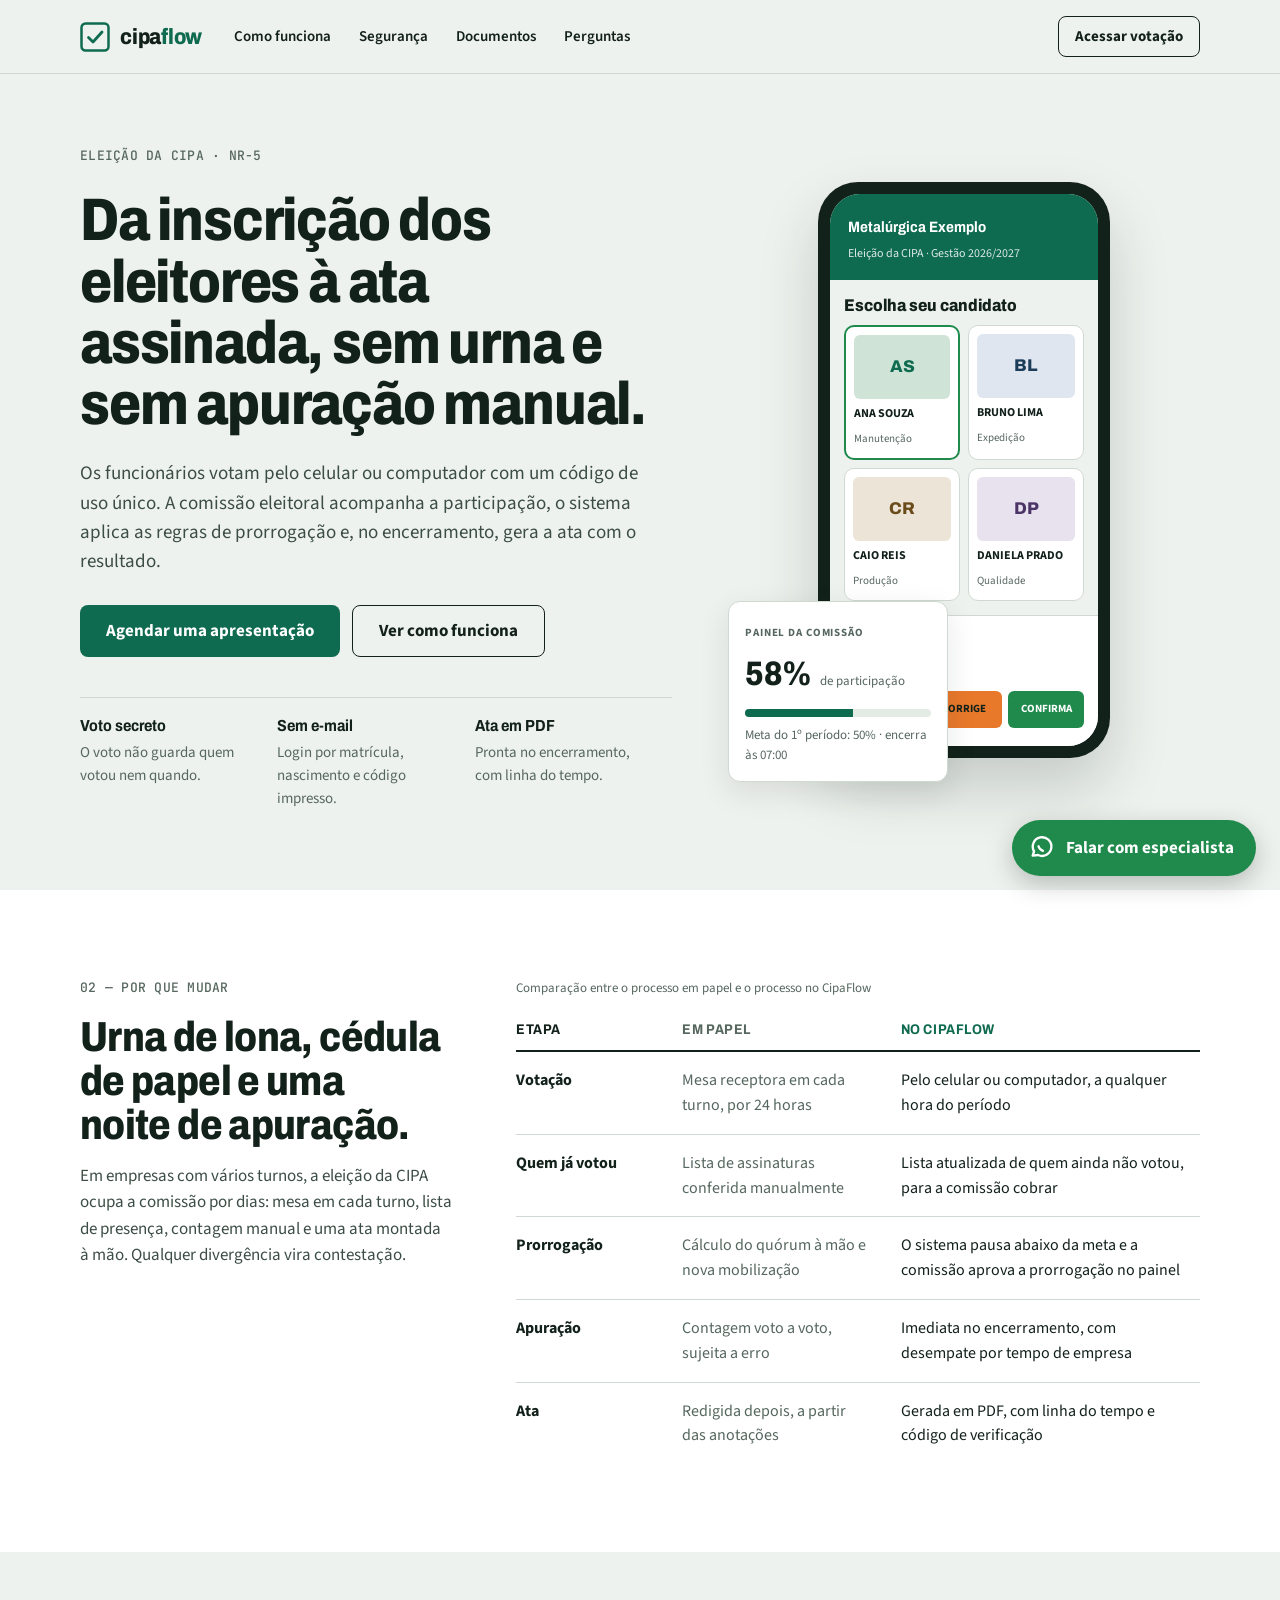
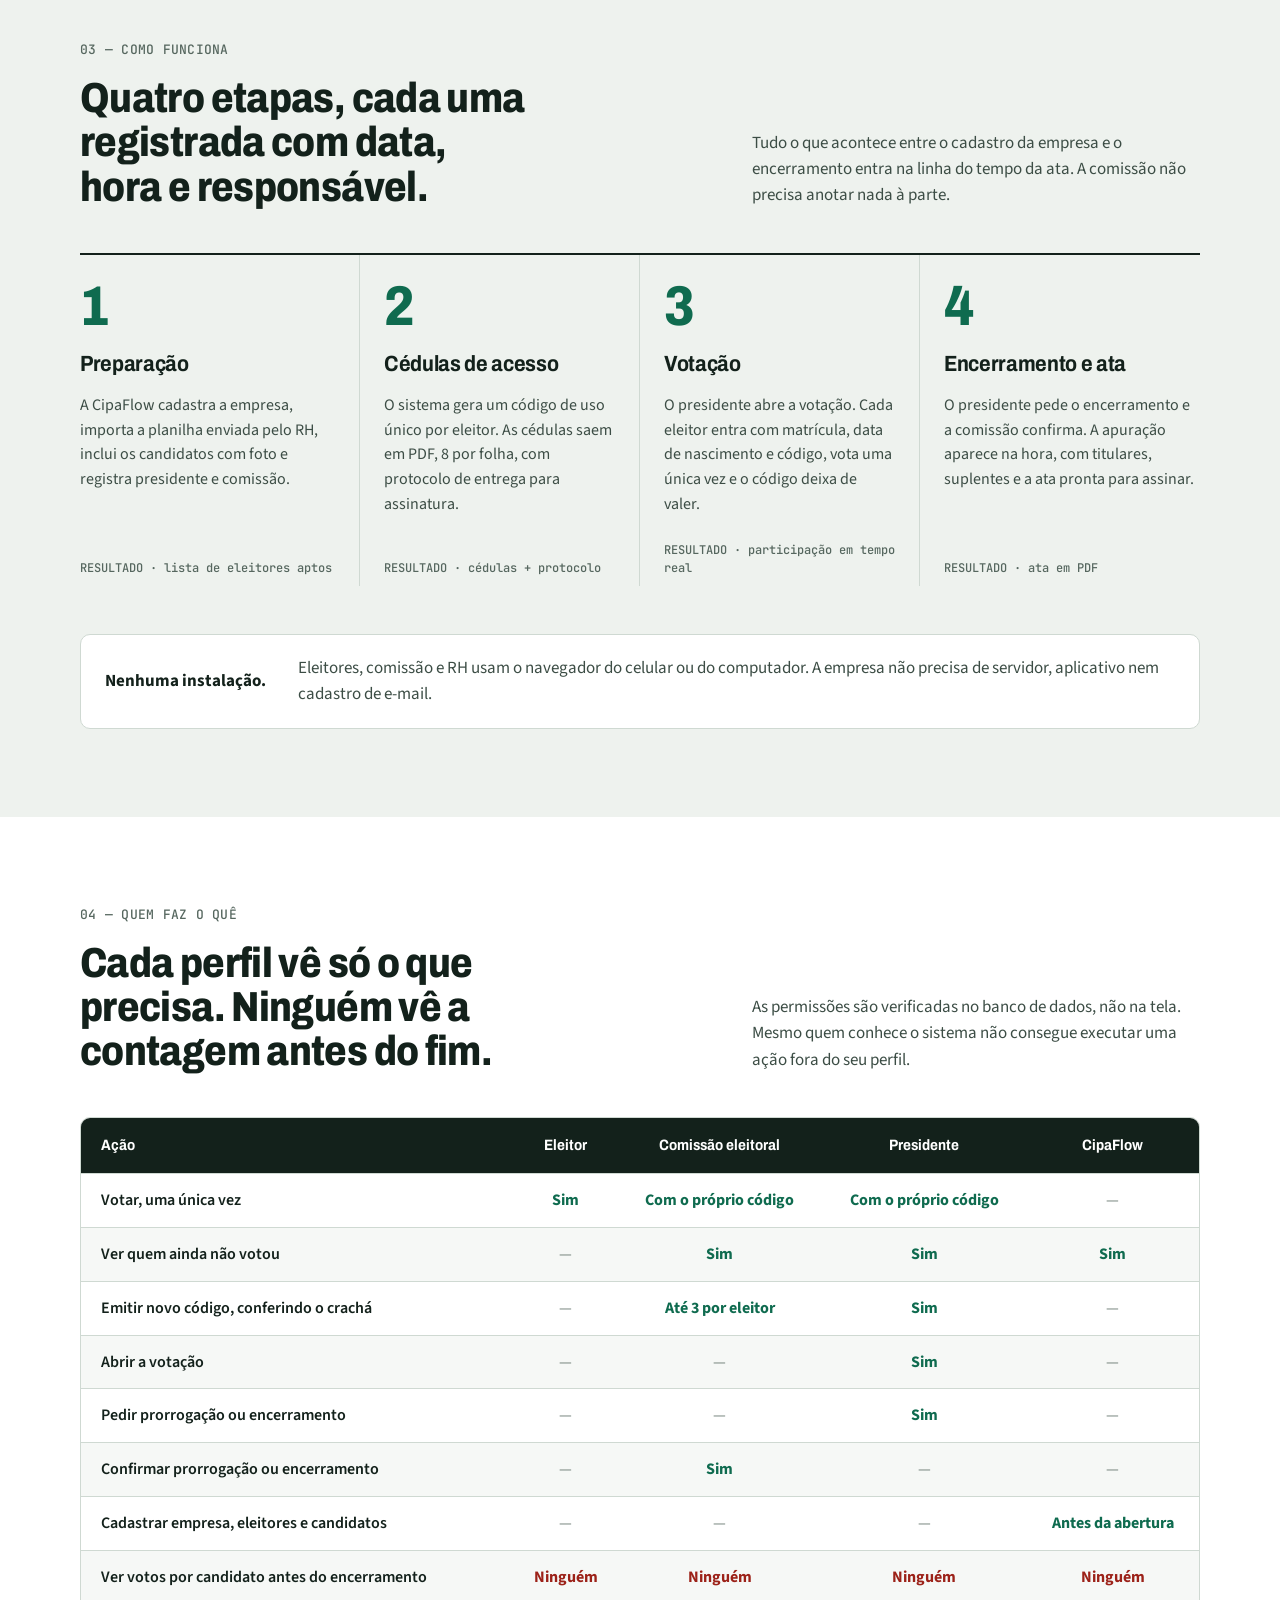
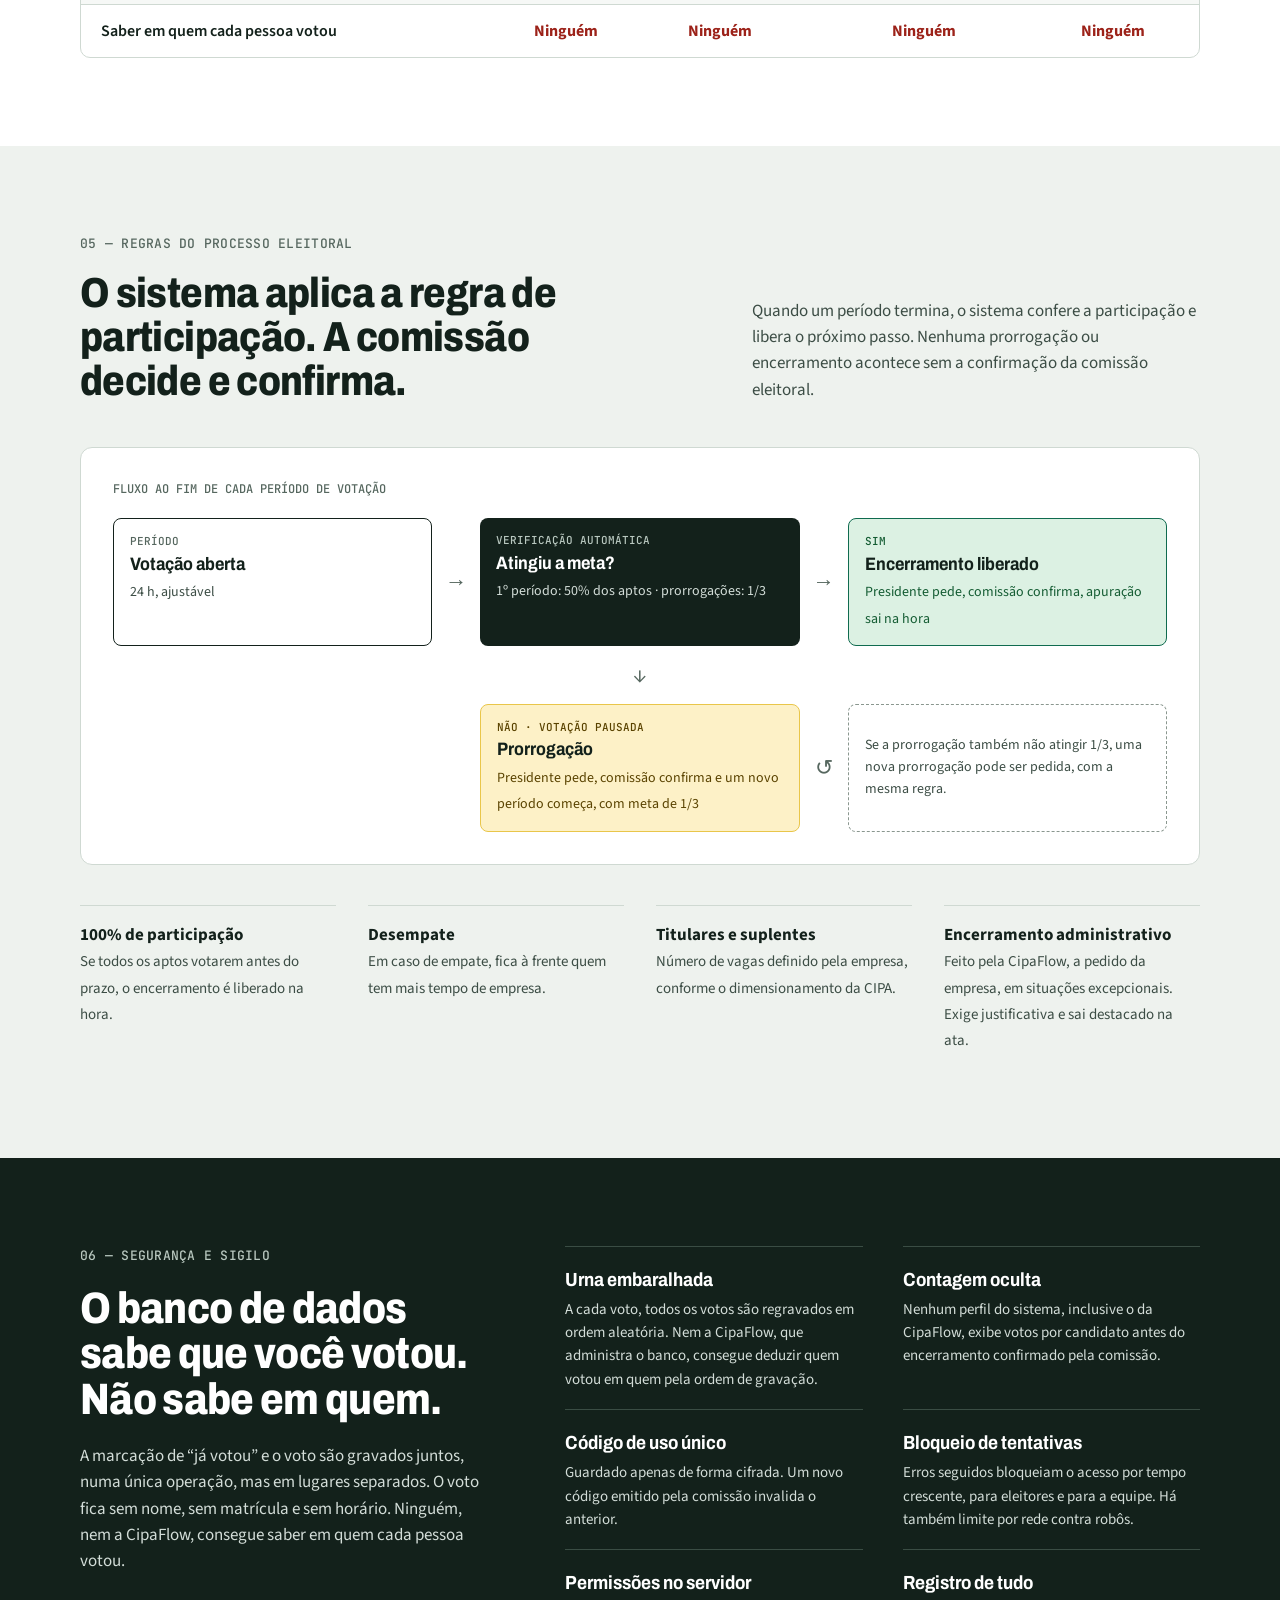
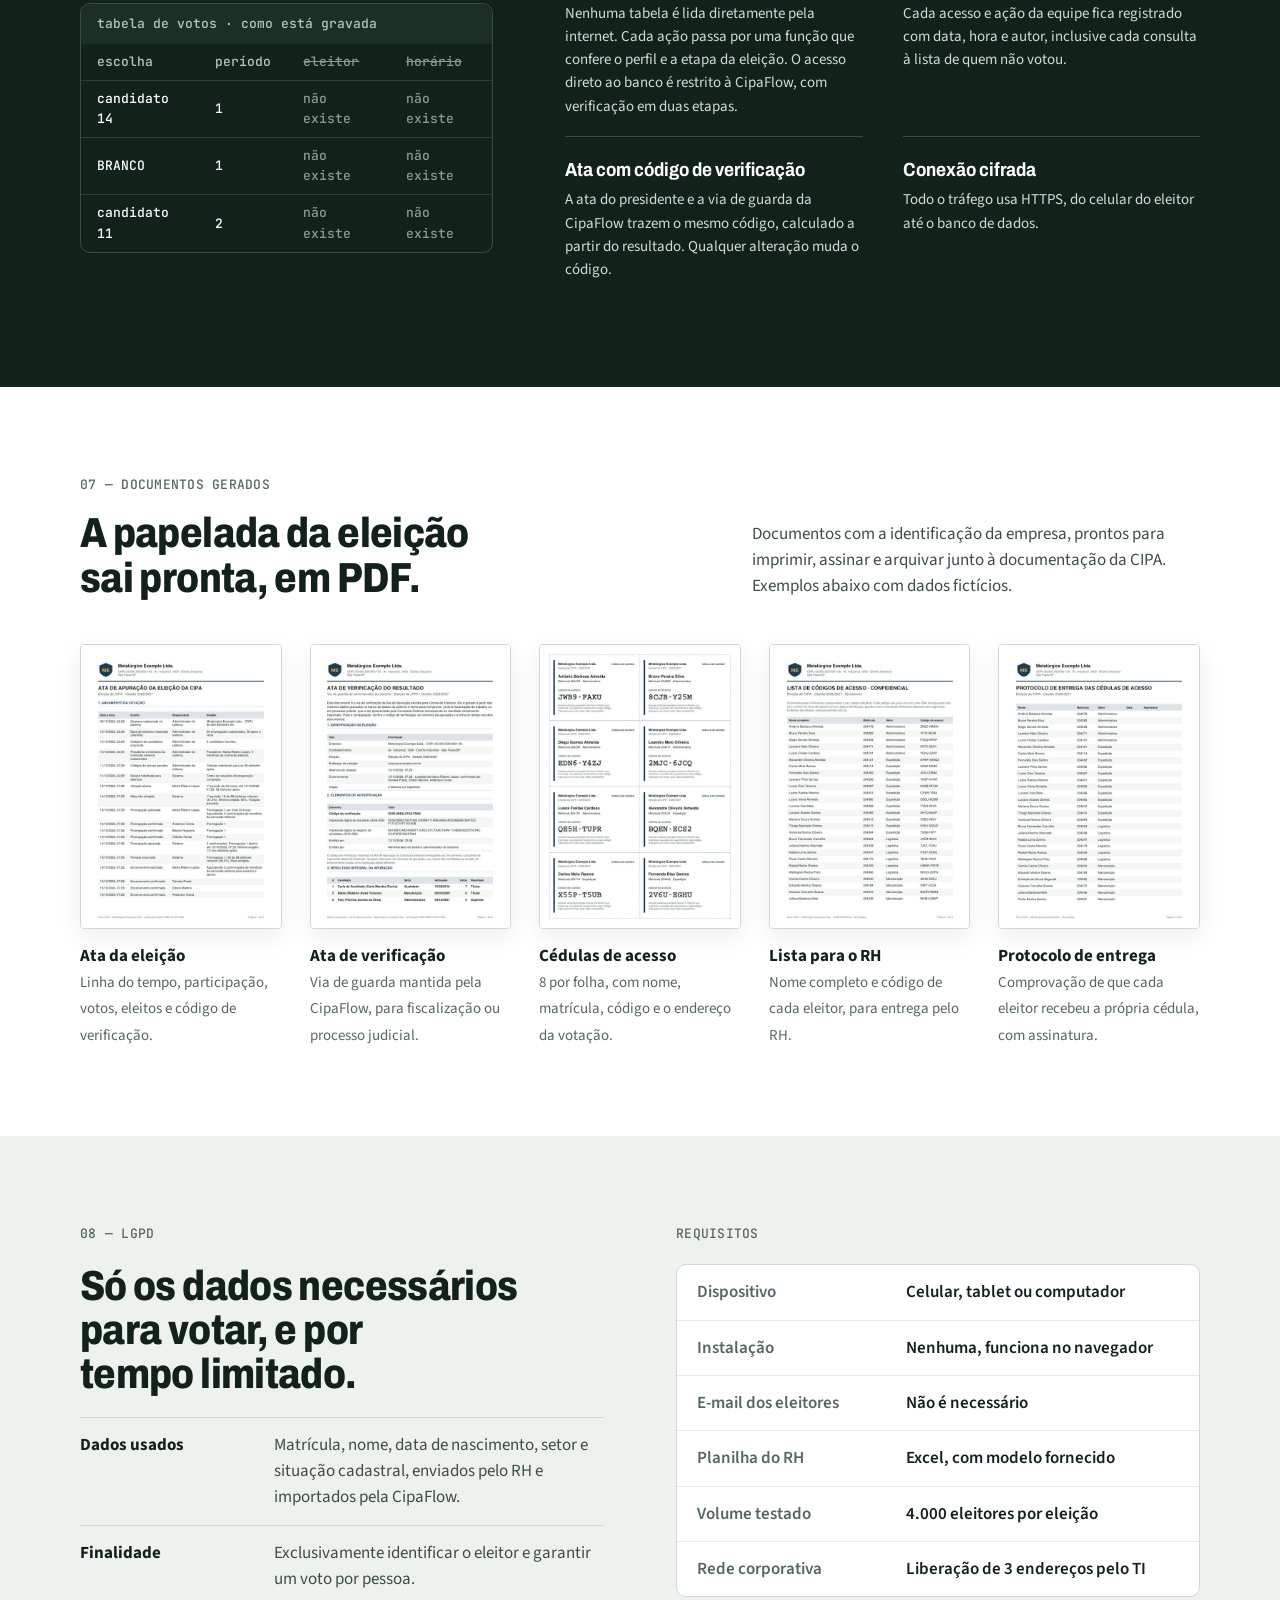
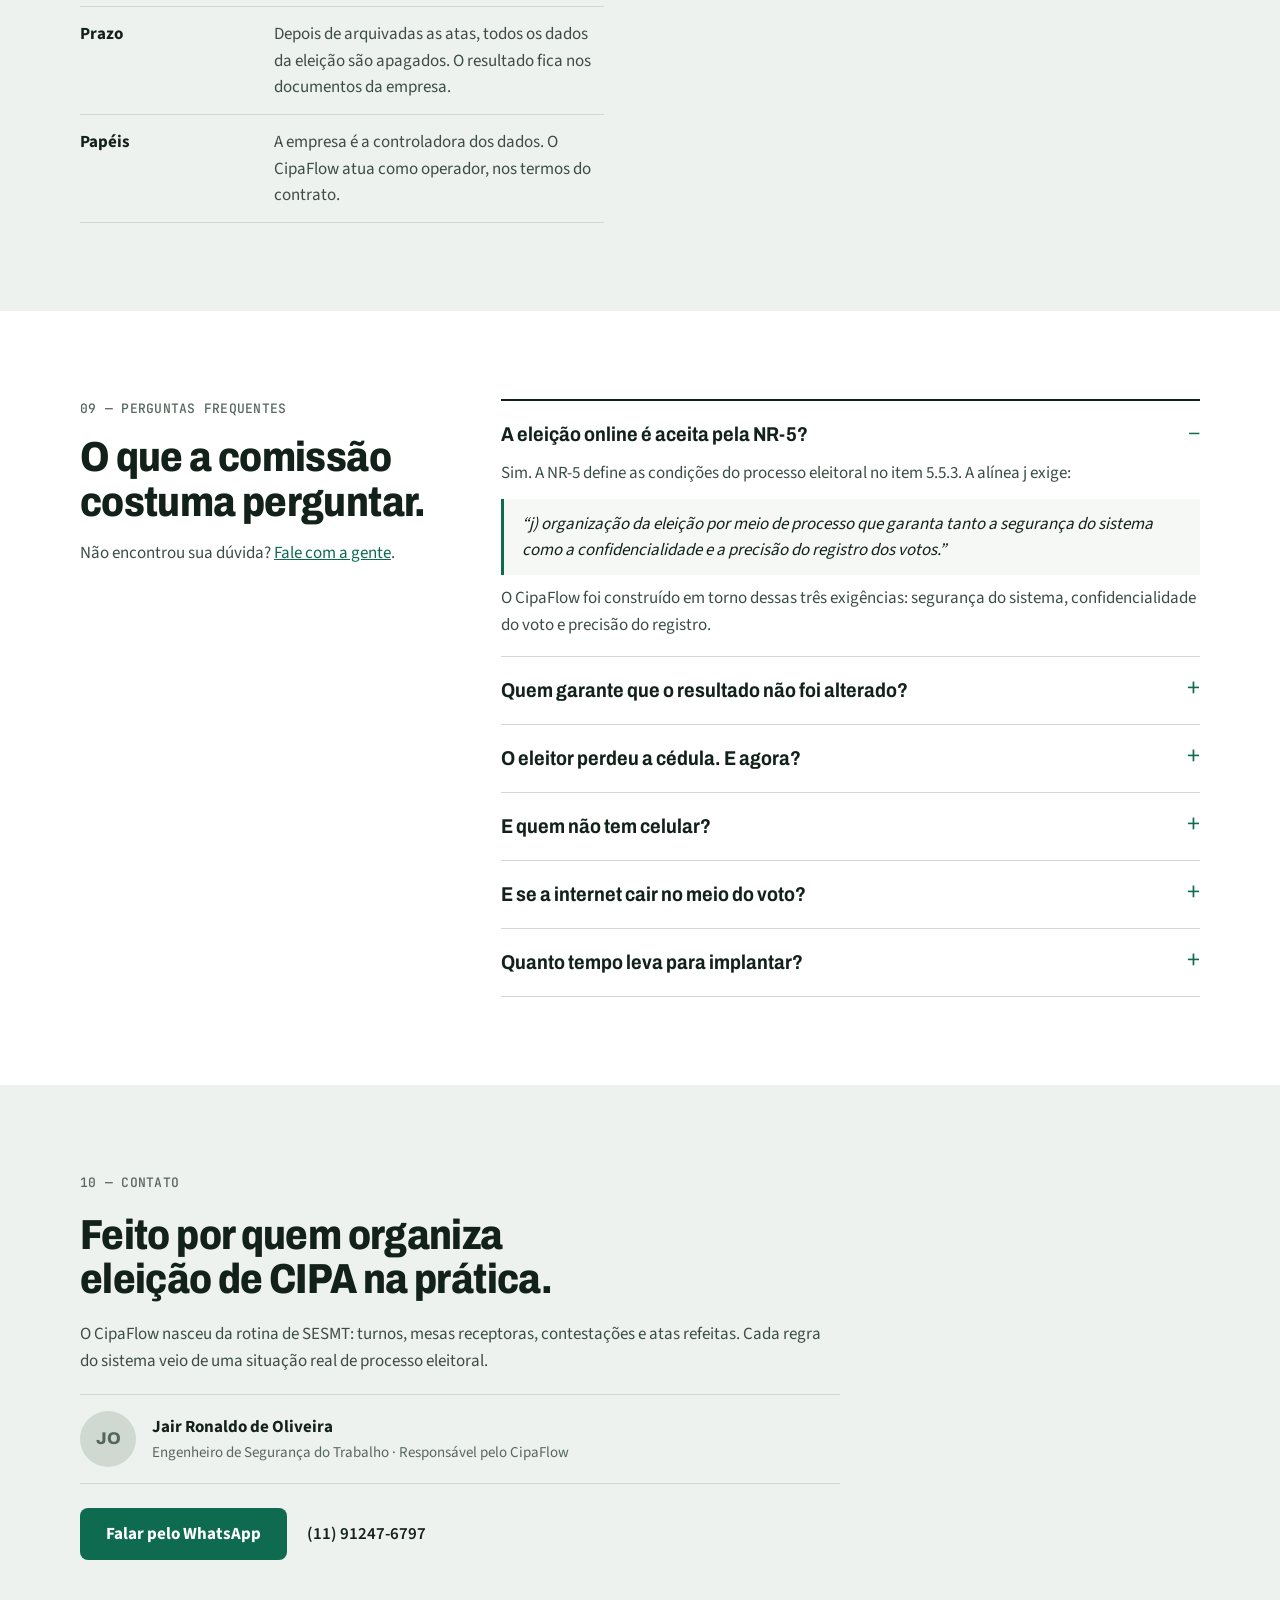
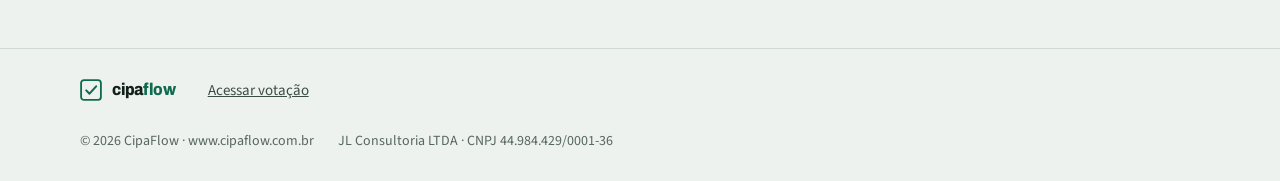
==== commit f1b10d75: "Add files via upload" ====
--- a/index.html
+++ b/index.html
@@ -12,9 +12,8 @@
 <meta property="og:url" content="https://www.cipaflow.com.br/">
 <meta name="theme-color" content="#0f6b4f">
 <link rel="icon" href="data:image/svg+xml,%3Csvg xmlns='http://www.w3.org/2000/svg' viewBox='0 0 30 30'%3E%3Crect x='1.5' y='1.5' width='27' height='27' rx='5' fill='%23ffffff' stroke='%230f6b4f' stroke-width='2.5'/%3E%3Cpath d='M8.5 15.5l4.5 4.5 9-10' fill='none' stroke='%230f6b4f' stroke-width='2.8' stroke-linecap='round' stroke-linejoin='round'/%3E%3C/svg%3E">
-<link rel="preconnect" href="https://fonts.googleapis.com">
-<link rel="preconnect" href="https://fonts.gstatic.com" crossorigin>
-<link rel="stylesheet" href="https://fonts.googleapis.com/css2?family=Archivo:wdth,wght@75..100,500..800&family=JetBrains+Mono:wght@500;700&family=Source+Sans+3:wght@400;600;700&display=swap">
+<meta http-equiv="Content-Security-Policy" content="default-src 'self'; style-src 'self' 'unsafe-inline'; font-src 'self'; img-src 'self' data:; script-src 'none'; object-src 'none'; base-uri 'self'; form-action 'self'">
+<link rel="stylesheet" href="/assets/fontes.css">
 <style>
 :root{
   --bg:#eef2ee; --white:#ffffff; --ink:#13211b; --text:#3c4d45; --muted:#56675f; --line:#cfd9d2; --line-2:#e4ebe5;
--- a/assets/fontes.css
+++ b/assets/fontes.css
@@ -0,0 +1,7 @@
+/* CipaFlow · fontes hospedadas no próprio site (sem acesso ao Google Fonts) */
+@font-face{font-family:'Archivo';font-style:normal;font-display:swap;font-weight:100 900;font-stretch:62% 125%;src:url(/assets/fontes/archivo.woff2) format('woff2')}
+@font-face{font-family:'Source Sans 3';font-style:normal;font-display:swap;font-weight:400;src:url(/assets/fontes/source-sans-3-400.woff2) format('woff2')}
+@font-face{font-family:'Source Sans 3';font-style:normal;font-display:swap;font-weight:600;src:url(/assets/fontes/source-sans-3-600.woff2) format('woff2')}
+@font-face{font-family:'Source Sans 3';font-style:normal;font-display:swap;font-weight:700;src:url(/assets/fontes/source-sans-3-700.woff2) format('woff2')}
+@font-face{font-family:'JetBrains Mono';font-style:normal;font-display:swap;font-weight:500;src:url(/assets/fontes/jetbrains-mono-500.woff2) format('woff2')}
+@font-face{font-family:'JetBrains Mono';font-style:normal;font-display:swap;font-weight:700;src:url(/assets/fontes/jetbrains-mono-700.woff2) format('woff2')}
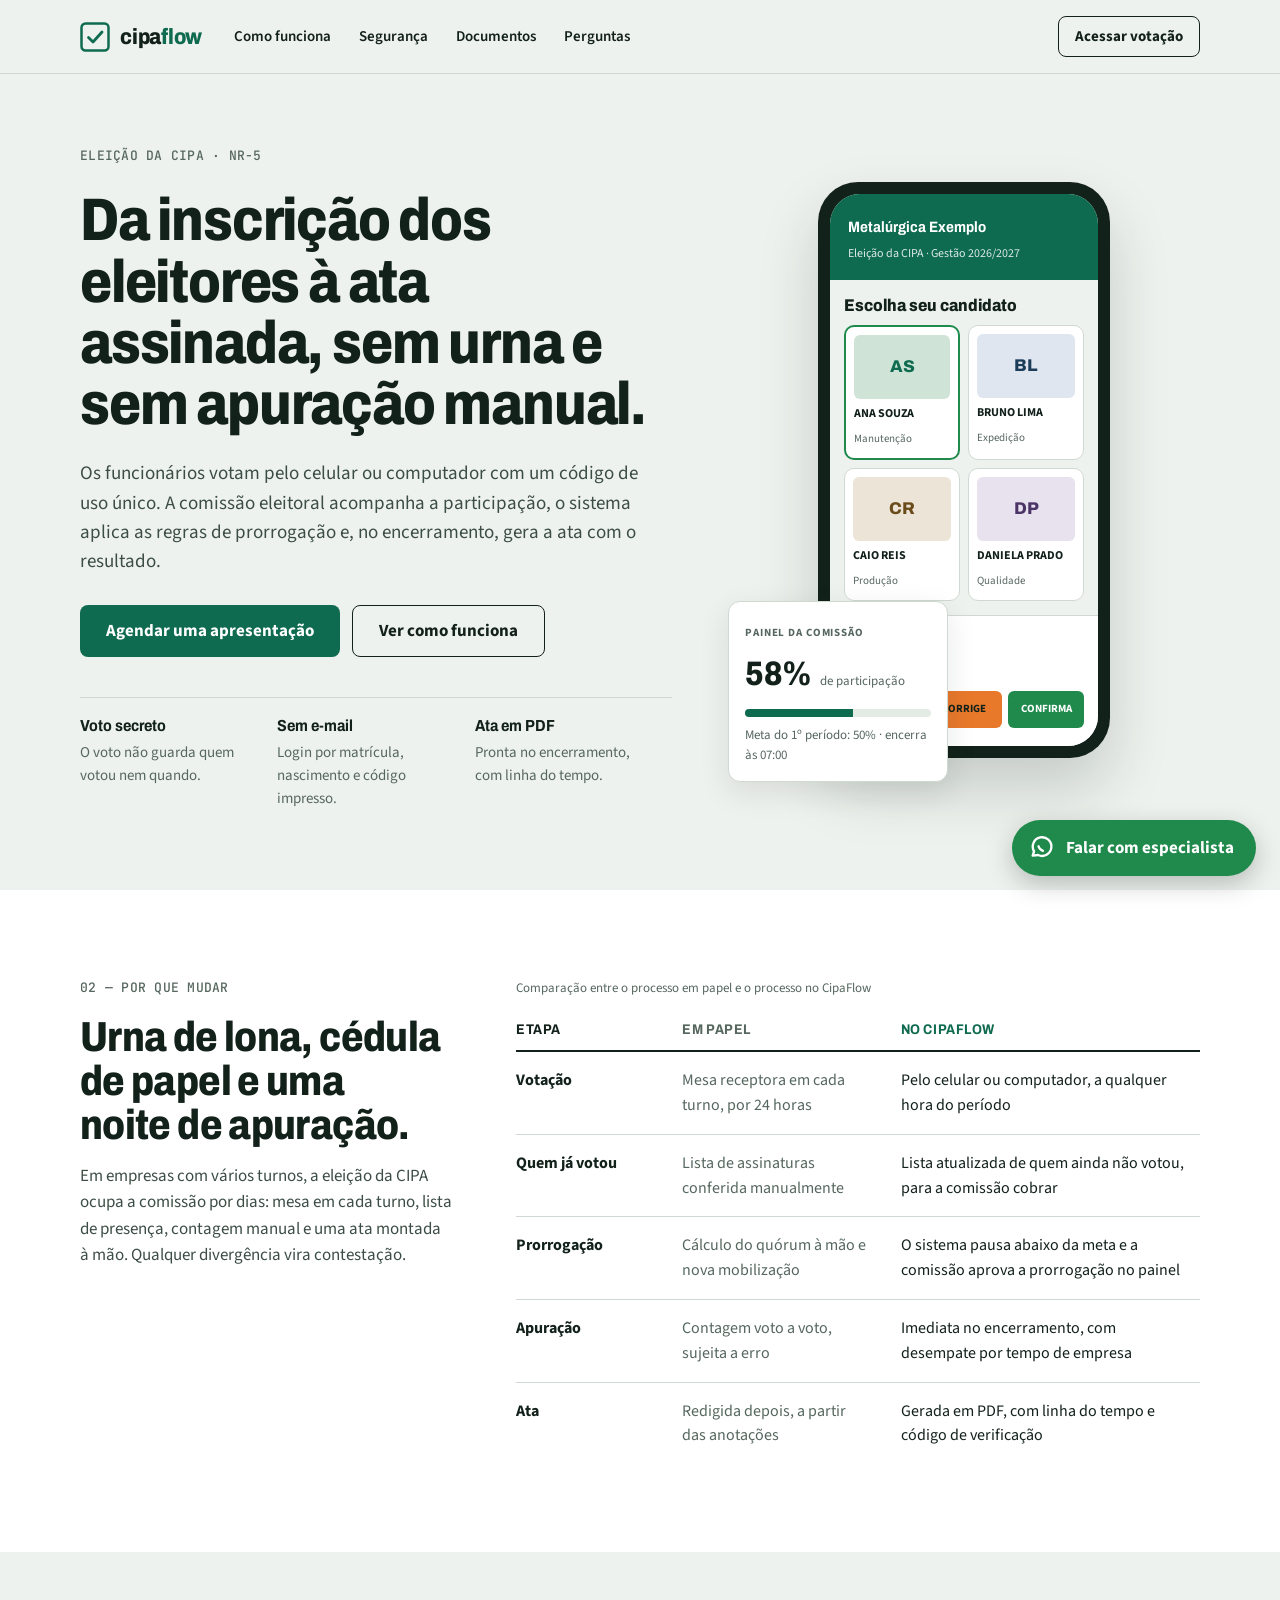
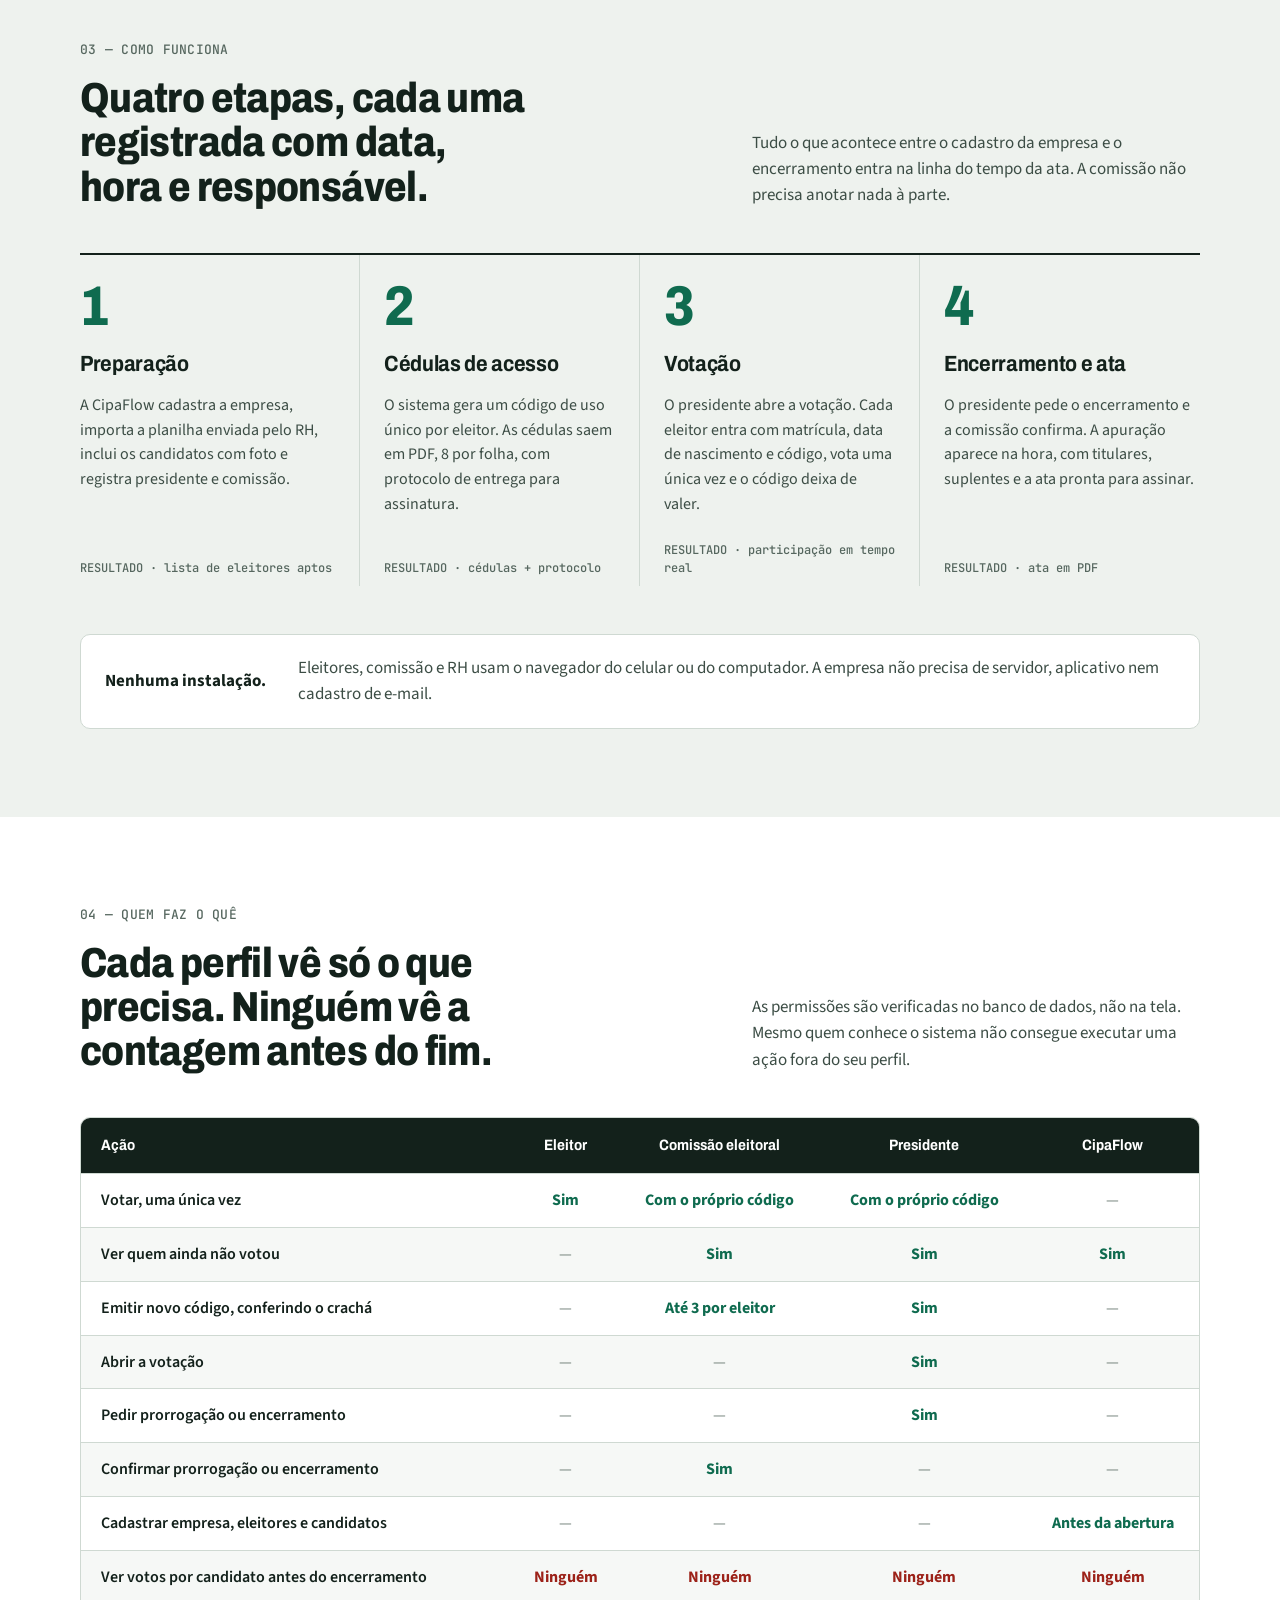
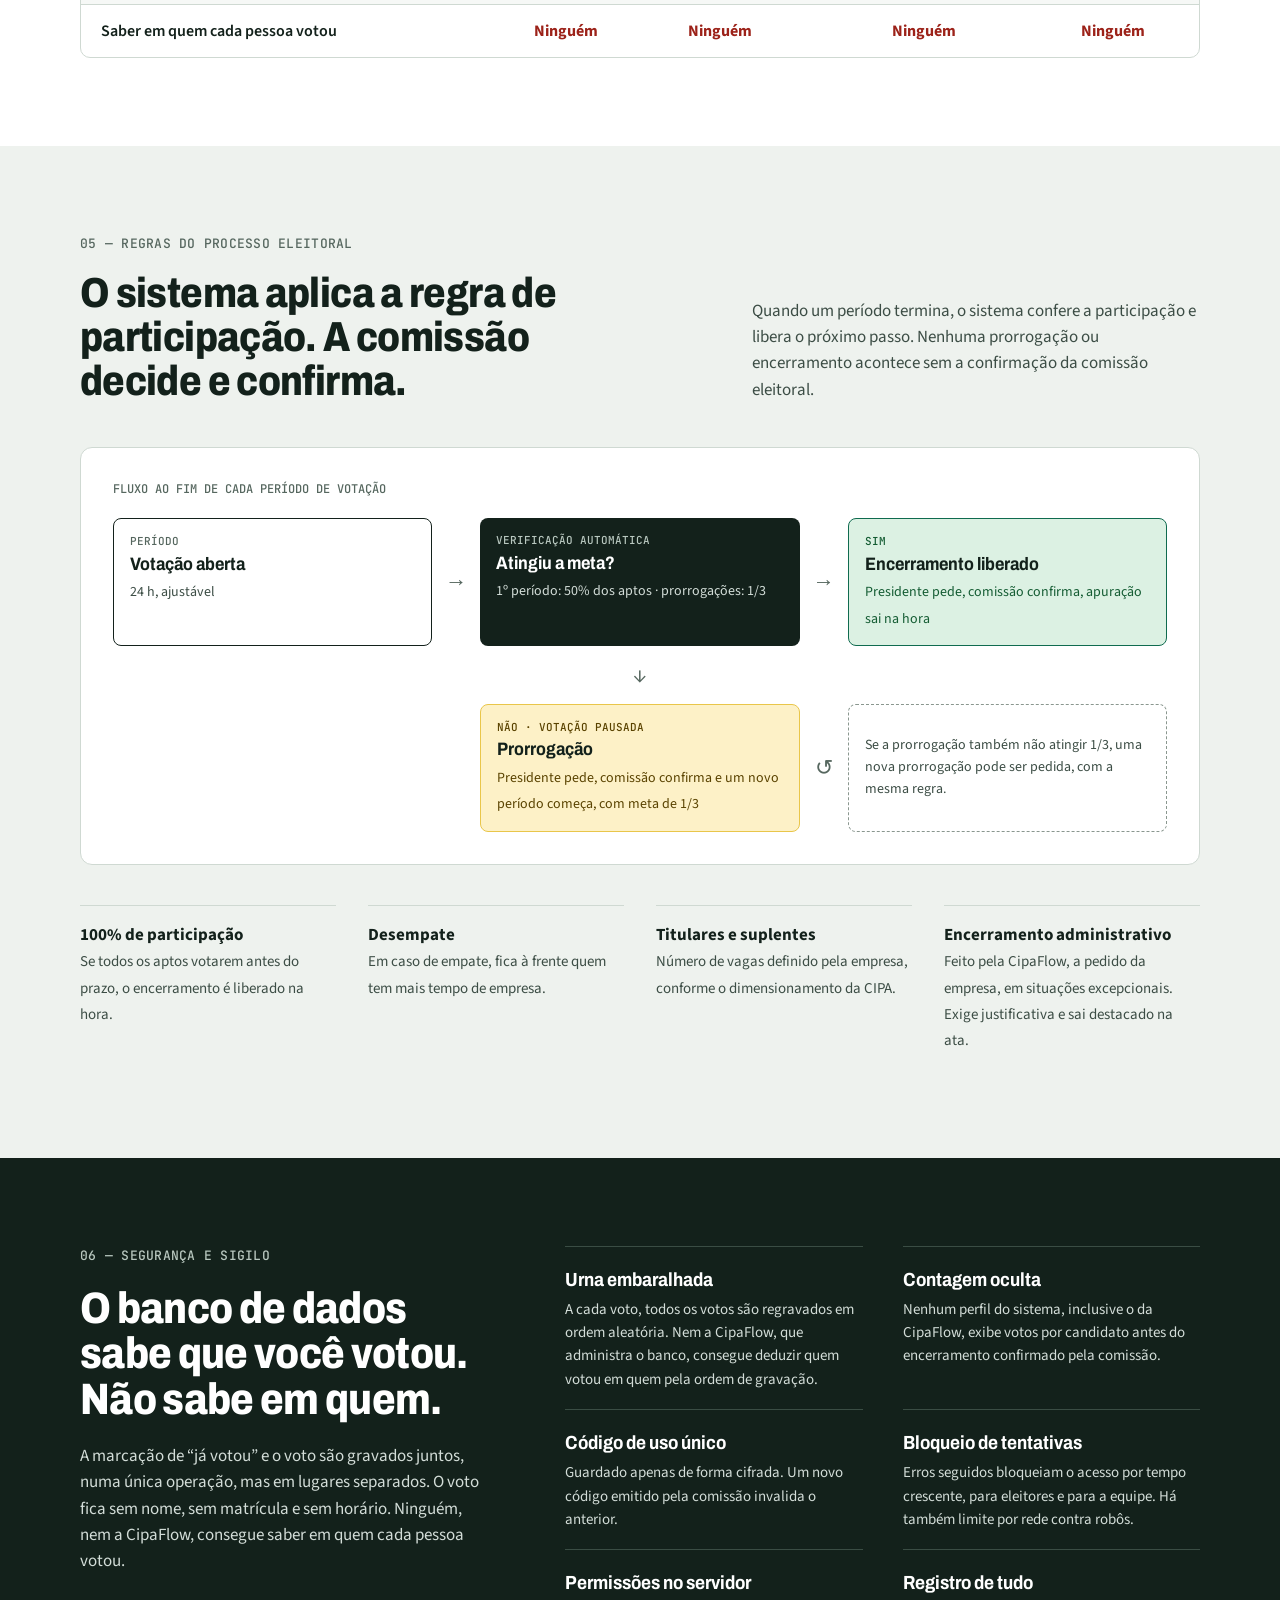
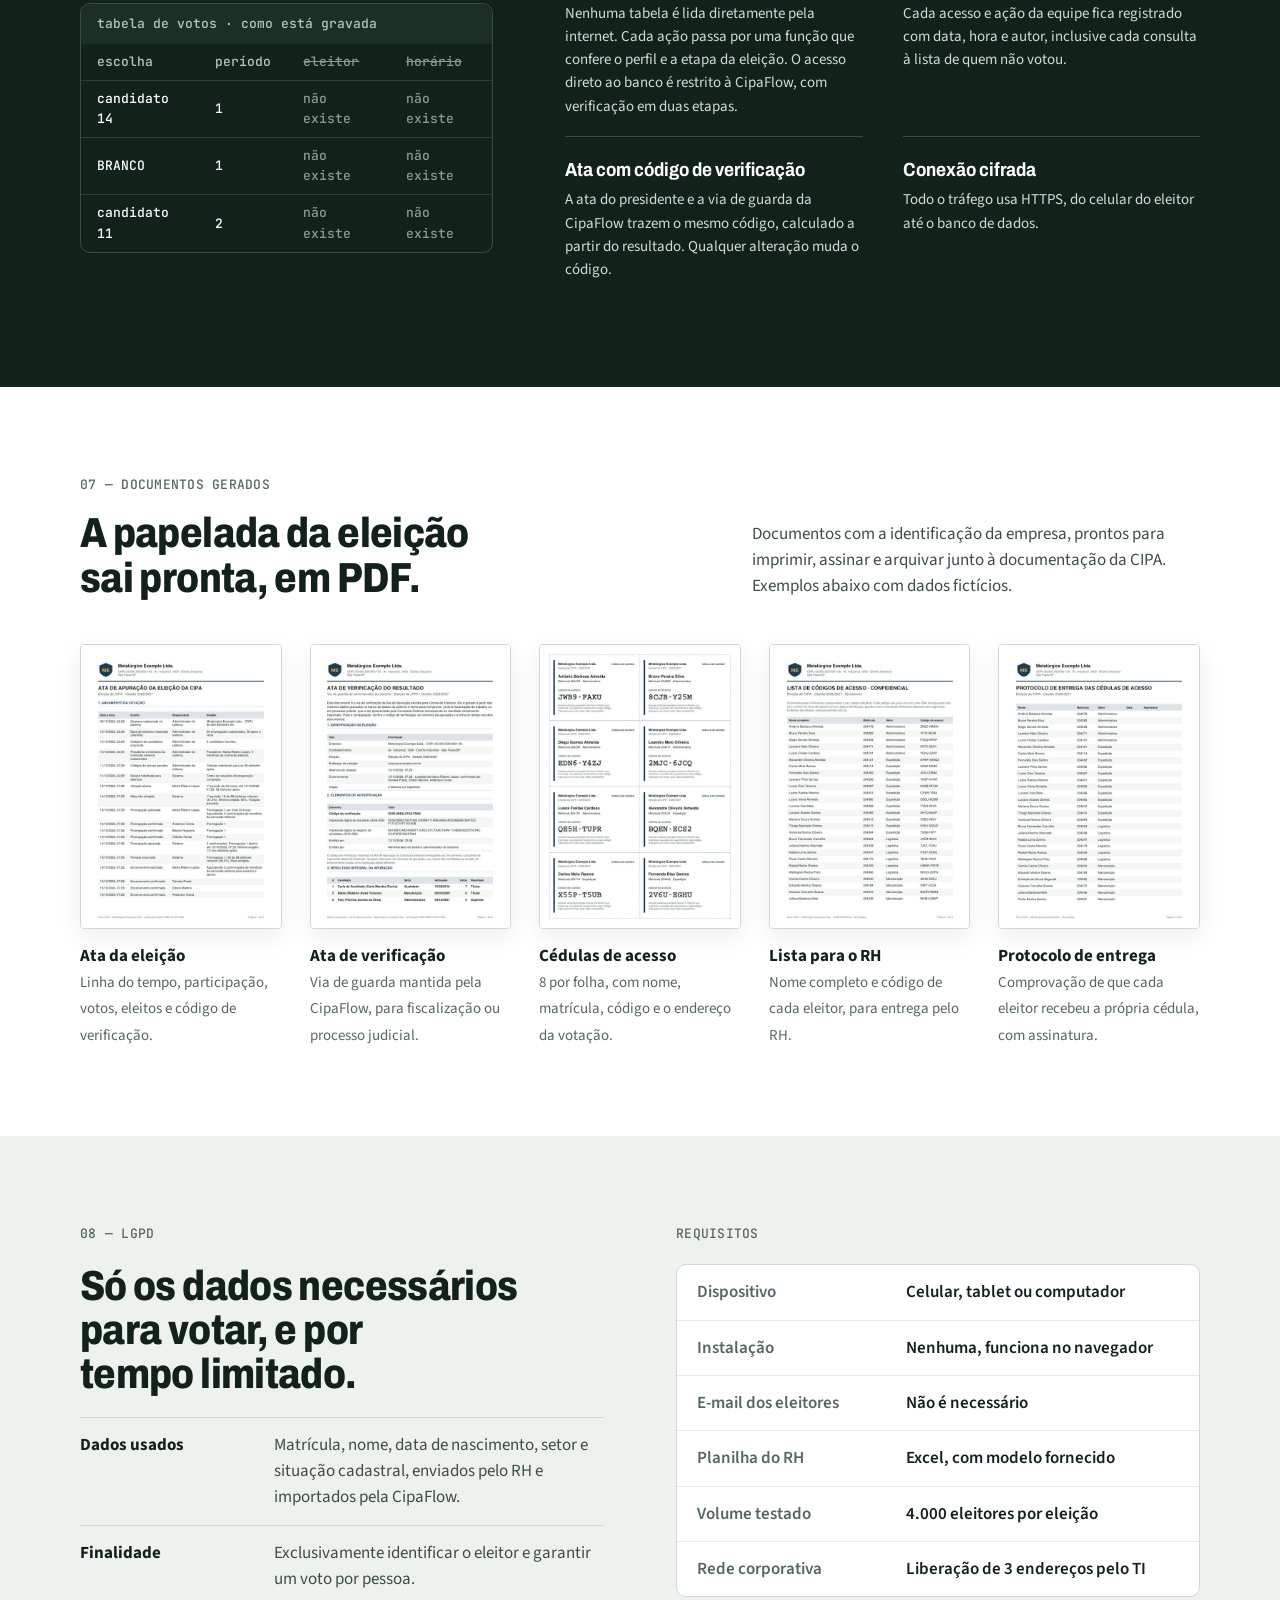
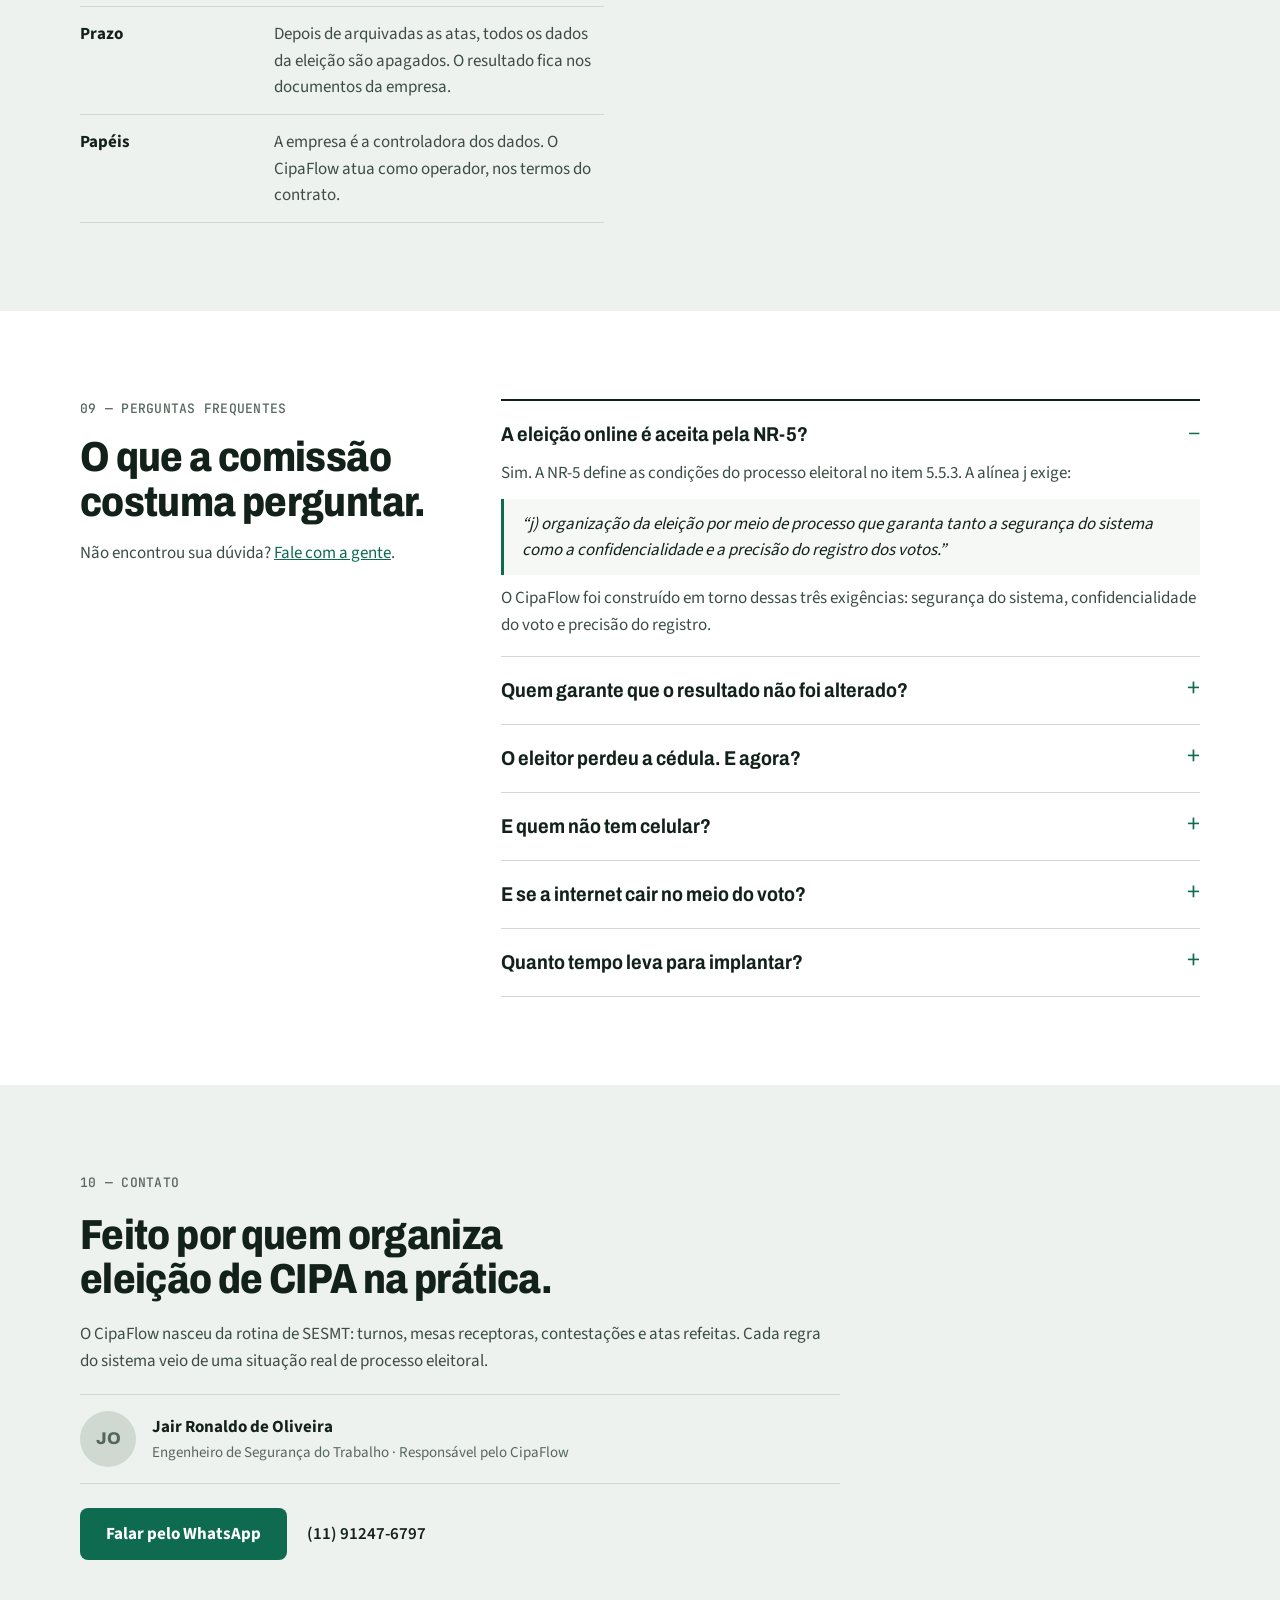
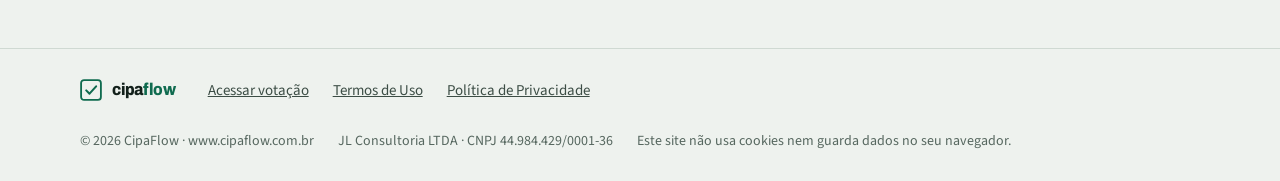
==== commit 504e6899: "Add files via upload" ====
--- a/index.html
+++ b/index.html
@@ -554,11 +554,14 @@
     </a>
     <nav aria-label="Rodapé">
       <a href="/votar/">Acessar votação</a>
+      <a href="/termos/">Termos de Uso</a>
+      <a href="/privacidade/">Política de Privacidade</a>
     </nav>
   </div>
   <div class="wrap legal">
     <span>© 2026 CipaFlow · www.cipaflow.com.br</span>
     <span>JL Consultoria LTDA · CNPJ 44.984.429/0001-36</span>
+    <span>Este site não usa cookies nem guarda dados no seu navegador.</span>
   </div>
 </footer>
 
